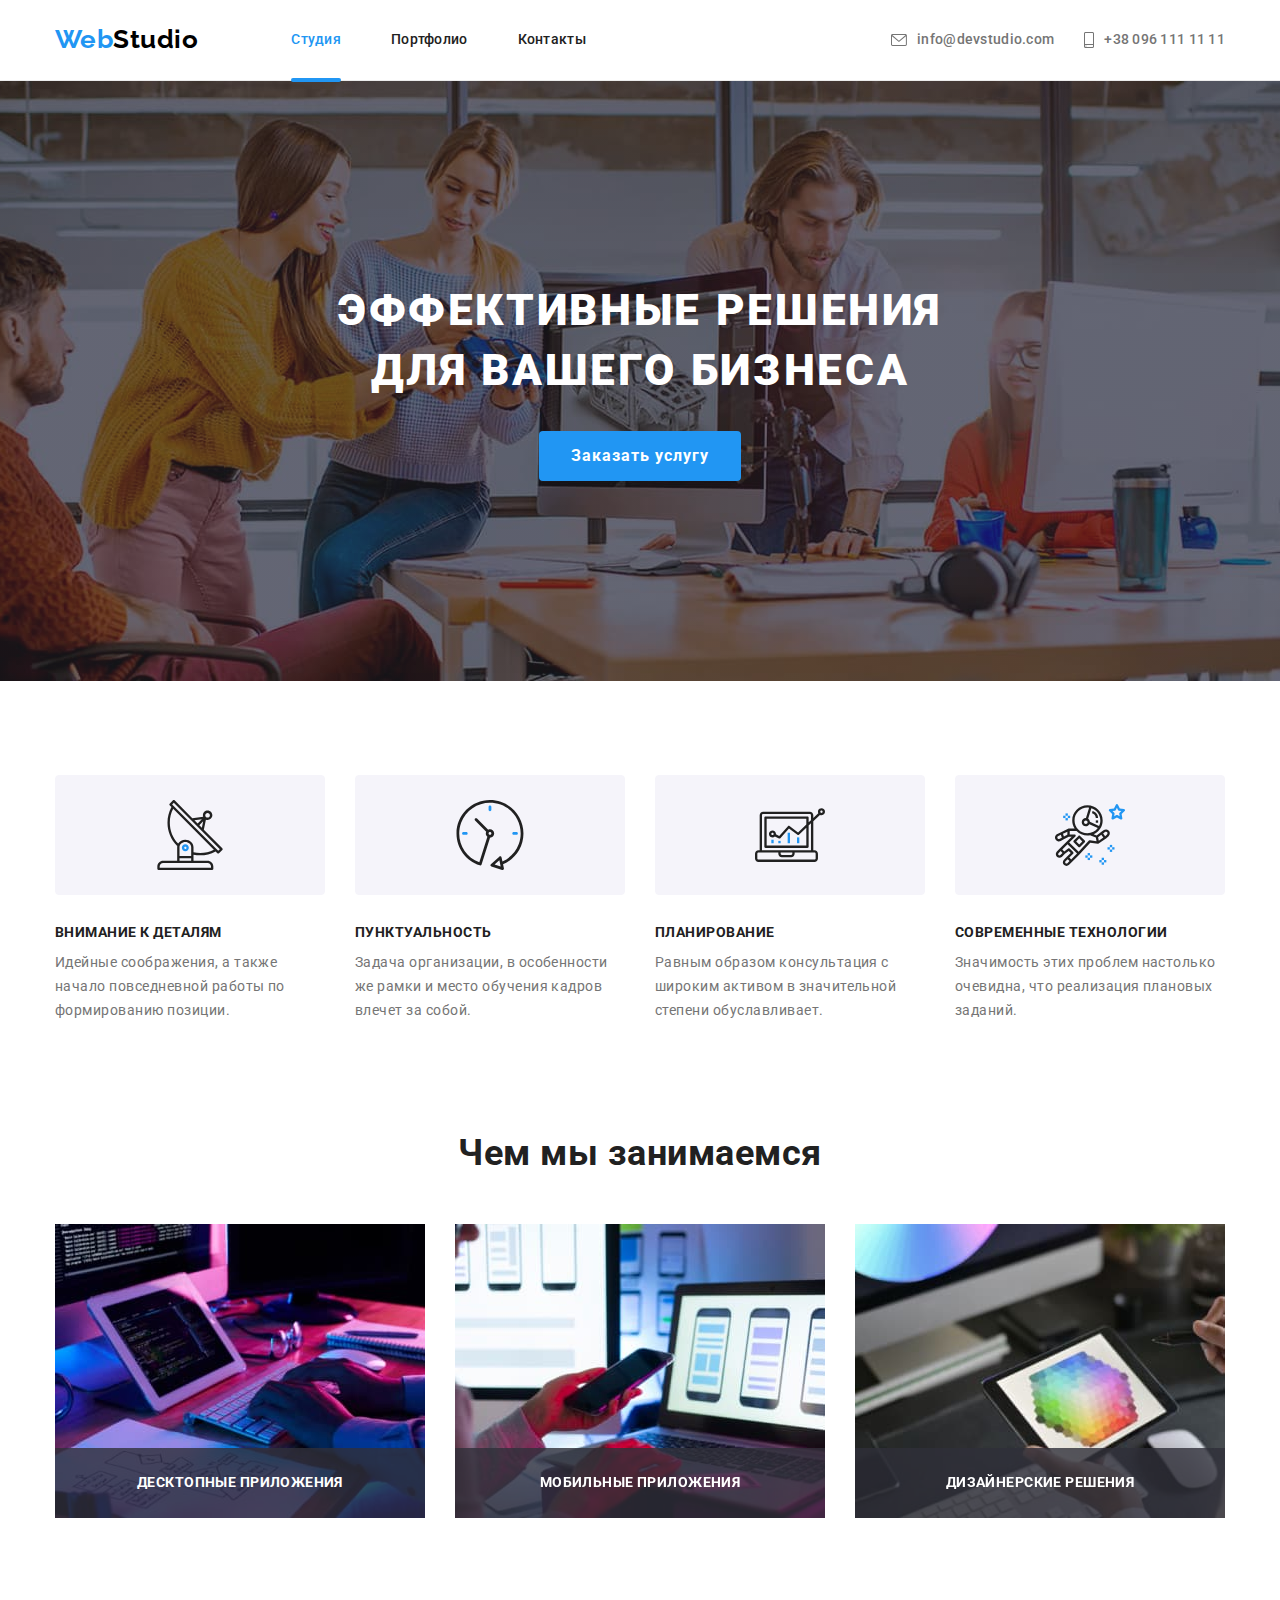
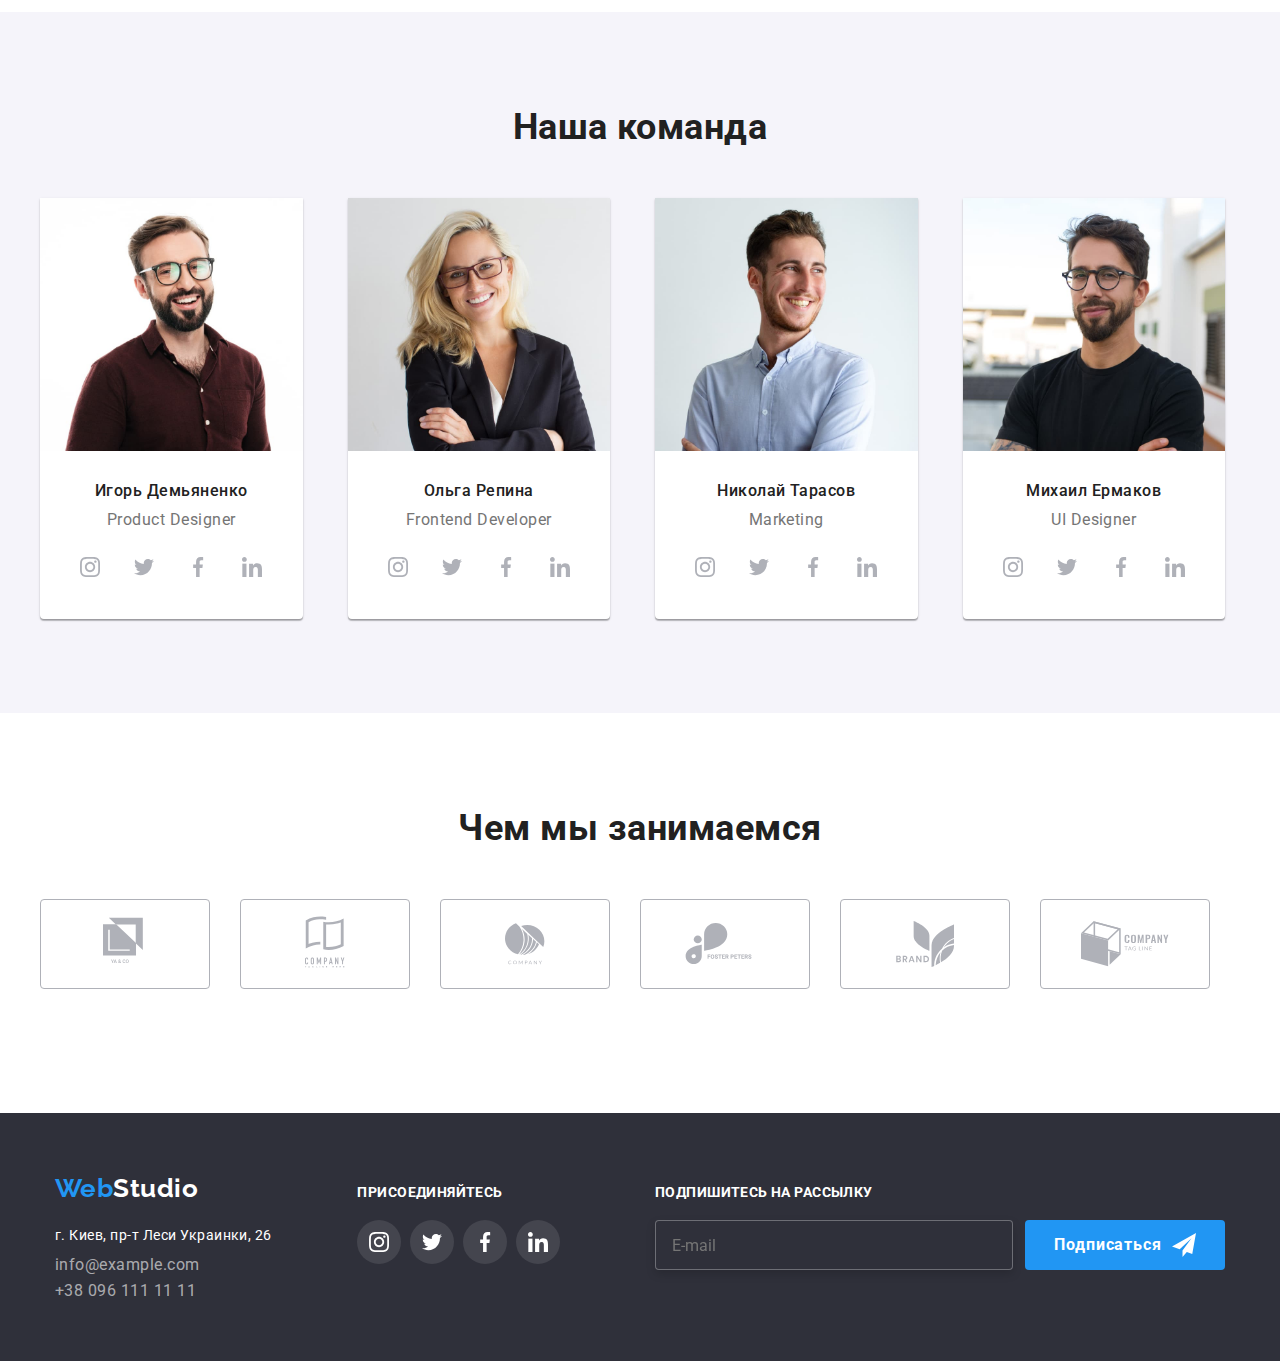
==== index.html @ 0538fa26 "fixed modal-menu" ====
<!DOCTYPE html>
<html lang="ru">

<head>
    <meta charset="UTF-8">
    <meta http-equiv="X-UA-Compatible" content="IE=edge">
    <meta name="viewport" content="width=device-width, initial-scale=1.0">
    <title>WebStudio</title>
    <link href="https://fonts.googleapis.com/css2?family=Oleo+Script&family=Raleway:wght@700&family=Roboto:wght@400;500;700;900&display=swap"
        rel="stylesheet" />
    <link rel="stylesheet" href="https://cdnjs.cloudflare.com/ajax/libs/modern-normalize/1.0.0/modern-normalize.min.css"
                integrity="sha512-ISS7cAi1PEhQ8jnbJpJZMd29NlhNj4AWYyLOSp2CE/CsHxTCu+r+t0D2yoJudVrd0/8fTVPUVDzY5Tvli75u/g=="
                crossorigin="anonymous" />
    <link rel="preconnect" href="https://fonts.gstatic.com">
    <link rel="stylesheet" href="./css/main.min.css" />
</head>

<body class="page">
    <!-- Шапка сайта -->
    <header class="header">
        <div class="header__line container">
                           
            <nav class="header__nav">
                <a href="" class="logo" lang="en"><span class="logo__web">Web</span>Studio</a>
                <div class="menu-container" id="menu-container" data-menu>
                <ul class="nav">
                    <li class="nav__item"><a href="" class="nav__link current">Студия</a></li>
                    <li class="nav__item"><a href="./portfolio.html" class="nav__link ">Портфолио</a></li>
                    <li class="nav__item"><a href="" class="nav__link">Контакты</a></li>
                </ul>
           
            <div class="contact">
                <ul class="contact">
                    <li class="contact__item">
                        <div>
                            <a href="email:info@devstudio.com" class="nav__email list">
                                <svg class="nav__icon" Width="16px" Height="12px">
                                    <use href="./images/symbol-defs5.svg#envelope"></use>
                                </svg>info@devstudio.com</a>
                        </div>
                    </li>
                    <li class="contact__item">
                        <a href="tel:+380961111111" class=" nav__tel list">
                            <svg class="nav__icon" Width="10px" Height="16px">
                                <use href="./images/symbol-defs5.svg#smartphone"></use>
                            </svg>+38 096 111 11 11</a></li>
                </ul>
                <!-- <ul class="contact__modal">
                    <li class=".contact__modal--item"><a href="tel:+380961111111" class=" modal__tel list">
                    +38 096 111 11 11</a></li>
                    <li class=".contact__modal--item"><a href="email:info@devstudio.com" class="modal__email list">
                    info@devstudio.com</a></li>
                </ul> -->
                <ul class="social-menu list">
                    <li class="social-menu__item"><a href="" class="social-menu__link link">Instagram</a></li>
                    <li class="social-menu__item"><a href="" class="social-menu__link link">Twitter</a></li>
                    <li class="social-menu__item"><a href="" class="social-menu__link link">Facebook</a></li>
                    <li class="social-menu__item"><a href="" class="social-menu__link link">LinkedIn</a></li>
                </ul>
                </div>
                </div>

                </nav>
                <button type="button" class="menu-button" aria-expanded="false" aria-controls="menu-container" data-menu-button>
                    <svg width="40px" height="40px" aria-label="Переключатель мобильного меню">
                        <use class="icon-cross" href="./images/symbol-defs5.svg#close-black-18dp-2-1-1"></use>
                        <use class="icon-menu" href='./images/symbol-defs5.svg#menu_24px'></use>
                    </svg>
                </button>
            </div>

    </header>
 
    <main>
        <!-- Герой -->
        <section class="hero">
            <h1  class="hero__title">Эффективные решения для вашего бизнеса</h1>
            <button data-modal-open type="button" class="button current" >Заказать услугу</button>
            <div class="backdrop is-hidden" data-modal>
                <div class="modal">
                    <b class="modal__title"> Оставьте свои данные, мы вам перезвоним</b>
                    <div class="modal__window">

                    <form class="modal__form" autocomplete="off">
                        <div class="modal__wrapper">
<label class="modal__label">Имя
        <span class="modal__input--wrapper">
        <input type="text" name="name" class="modal__input" required minlength="2">
                        <svg class="modal__icon"  width="20" height="20">
                            <use href="./images/symbol-defs5.svg#person-black-18dp-1"></use>
                        </svg>
    </span>
</label>
<label class="modal__label">Телефон
        <span class="modal__input--wrapper">
            <input type="tel" name="tel" class="modal__input" required
                            pattern="[0-9]{3}-[0-9]{3}-[0-9]{2}-[0-9]{2}" title="096-111-11-11">
                <svg class="modal__icon" width="20" height="20">
                    <use href="./images/symbol-defs5.svg#phone-black-18dp-1"></use>
                </svg>
        </span>
</label>
<label class="modal__label">
    Почта
    <span class="modal__input--wrapper">
        <input type="email" name="email" class="modal__input" required>
        <svg class="modal__icon" width="20" height="20">
            <use href="./images/symbol-defs5.svg#email-black-18dp-1"></use>
        </svg>
    </span>
</label>
<label class="modal__label" for="comment">Kоментарий</label>
<textarea class="comment" name="comment" id="comment" rows="8" placeholder="Введите текст"></textarea>
</div>
        
        <label class="field__checkbox">
            <input class="checkbox" type="checkbox" name="topic" value="js" />
            <span class="checkbox__icon"></span>
            <span class="checkbox__label">Соглашаюсь с рассылкой и принимаю&nbsp;<a class="policy link" href="">Условия договора</a></span>
        </label>

<button class="form__btn" type="submit">Отправить</button>
</div>

<button data-modal-close class="close"><svg class="close__icon" width="20" height="20">
        <use href="./images/symbol-defs5.svg#close-black-18dp-2-1-1"></use>
    </svg></button> 
        </div>
</form>
                </div>
            </div>
            
        </section>
        <!-- Особенности -->
        <section class="section__feature">
            <div class="container">
            <h2 class="visually-hidden">Feature</h2>
            <ul class="feature list">
                <li class="feature__item">
                    <div class="feature__image">
                        <svg class="feature__image--svg">
                            <use href="./images/symbol-defs5.svg#antenna"></use>
                        </svg>
                    </div>
                    <h3 class="feature__title">Внимание к деталям</h3>
                    <p class="feature__description">Идейные соображения, а также начало повседневной работы по формированию позиции.</p>
                </li>
                <li class="feature__item">
                    <div class="feature__image">
                        <svg class="feature__image--svg">
                            <use href="./images/symbol-defs5.svg#clock"></use>
                        </svg>
                    </div>
                    <h3 class="feature__title">Пунктуальность</h3>
                    <p class="feature__description">Задача организации, в особенности же рамки и место обучения кадров влечет за собой.</p>
                </li>
                <li class="feature__item">
                    <div class="feature__image">
                        <svg class="feature__image--svg">
                            <use href="./images/symbol-defs5.svg#diagram"></use>
                        </svg>
                    </div>
                    <h3 class="feature__title">Планирование</h3>
                    <p class="feature__description">Равным образом консультация с широким активом в значительной степени обуславливает.</p>
                </li>
                <li class="feature__item">
                    <div class="feature__image">
                        <svg class="feature__image--svg">
                            <use href="./images/symbol-defs5.svg#astronaut"></use>
                        </svg>
                    </div>
                    <h3 class="feature__title">Современные технологии</h3>
                    <p class="feature__description">Значимость этих проблем настолько очевидна, что реализация плановых заданий.</p>
                </li>
            </ul>
            </div>
        </section>
        <!-- Чем мы занимаемся -->
        <section class="section__works"> 
            <div class="container"> 
            <h2 class="section__title">Чем мы занимаемся</h2>
            <ul class="works">
                <li class="works__item">
                    <img  class="works__image" src="./images/imghand.jpg" alt="руки печатающие на клавиатуре"  />
                    <p class="works__description">
                        Десктопные приложения
                    </p>
                </li>
                <li class="works__item">
                    <img class="works__image" src="./images/imgphone.jpg" alt="в одной руке телефон, а другая на ноутбуке" />
                    <p class="works__description">Мобильные приложения</p>
                </li>
                <li class="works__item">
                    <img class="works__image" src="./images/imgdiagr.jpg" alt="руки печатающие на клавиатуре" />
                    <p class="works__description">Дизайнерские решения</p>
                </li>
            </ul>
            </div>
        </section>
      
        <!-- Наша команда -->
        <section class="section__team">
    <div class="container">
        <h2 class="section__title">Наша команда</h2>
    <ul class="team__card">

<li class="team__item">
    <article class="team">
    <div class="card__thumb">
    <img src="./images/imgIgor.jpg" alt="фото" width="270" height="260" class="team__image" />
    </div>
    <div class="team__meta"> 
    <h4 class="team__name">Игорь Демьяненко</h4>
    <p class="team__position">
        Product Designer
    </p> 
<ul class="social--team ">
    <li class="social__item--team">
        <a href="" class="social__ellipce--team">
            <svg class="social__icon--team" width="20" height="20">
                <use href="./images/symbol-defs5.svg#instagram-foot"></use>
            </svg>
        </a>
    </li>
    <li class="social__item--team">
        <a href="" class="social__ellipce--team">
            <svg class="social__icon--team" width="20" height="20">
                <use href="./images/symbol-defs5.svg#twitter-foot"></use>
            </svg>
        </a>
    </li>
    <li class="social__item--team">
        <a href="" class="social__ellipce--team">
            <svg class="social__icon--team" width="20" height="20">
                <use href="./images/symbol-defs5.svg#facebook-foot"></use>
            </svg>
        </a>
    </li>

    <li class="social__item--team">
        <a href="" class="social__ellipce--team">
            <svg class="social__icon--team" width="20" height="20">
                <use href="./images/symbol-defs5.svg#linkedin-foot"></use>
            </svg>
        </a>
    </li>
</ul>
    </div>
    </article>
</li>
<li class="team__item">
    <article class="team">
        <div class="card__thumb">
        <img src="./images/imgOlga.jpg" alt="фото" width="270" height="260" class="team__image" />
        </div>
        <div class="team__meta">
            <h4 class="team__name">Ольга Репина</h4>
            <p class="team__position">
                Frontend Developer
            </p>
<ul class="social--team ">
    <li class="social__item--team">
        <a href="" class="social__ellipce--team">
            <svg class="social__icon--team" width="20" height="20">
                <use href="./images/symbol-defs5.svg#instagram-foot"></use>
            </svg>
        </a>
    </li>
    <li class="social__item--team">
        <a href="" class="social__ellipce--team">
            <svg class="social__icon--team" width="20" height="20">
                <use href="./images/symbol-defs5.svg#twitter-foot"></use>
            </svg>
        </a>
    </li>
    <li class="social__item--team">
        <a href="" class="social__ellipce--team">
            <svg class="social__icon--team" width="20" height="20">
                <use href="./images/symbol-defs5.svg#facebook-foot"></use>
            </svg>
        </a>
    </li>

    <li class="social__item--team">
        <a href="" class="social__ellipce--team">
            <svg class="social__icon--team" width="20" height="20">
                <use href="./images/symbol-defs5.svg#linkedin-foot"></use>
            </svg>
        </a>
    </li>
</ul>
        </div>
    </article>
</li>
<li class="team__item">
    <article class="team">
        <div class="card__thumb">
            <img src="./images/imgNikol.jpg" alt="фото" width="270" height="260" class="team__image" />
        </div>
        <div class="team__meta">
            <h4 class="team__name">Николай Тарасов</h4>
            <p class="team__position">
                Marketing
            </p>
<ul class="social--team ">
    <li class="social__item--team">
        <a href="" class="social__ellipce--team">
            <svg class="social__icon--team" width="20" height="20">
                <use href="./images/symbol-defs5.svg#instagram-foot"></use>
            </svg>
        </a>
    </li>
    <li class="social__item--team">
        <a href="" class="social__ellipce--team">
            <svg class="social__icon--team" width="20" height="20">
                <use href="./images/symbol-defs5.svg#twitter-foot"></use>
            </svg>
        </a>
    </li>
    <li class="social__item--team">
        <a href="" class="social__ellipce--team">
            <svg class="social__icon--team" width="20" height="20">
                <use href="./images/symbol-defs5.svg#facebook-foot"></use>
            </svg>
        </a>
    </li>

    <li class="social__item--team">
        <a href="" class="social__ellipce--team">
            <svg class="social__icon--team" width="20" height="20">
                <use href="./images/symbol-defs5.svg#linkedin-foot"></use>
            </svg>
        </a>
    </li>
</ul>
        </div>
    </article>
</li>
<li class="team__item">
    <article class="team">
        <div class="card__thumb">
            <img src="./images/imgMicah.jpg" alt="фото" width="270" height="260" class="team__image" /></div>
        <div class="team__meta">
            <h4 class="team__name">Михаил Ермаков</h4>
            <p class="team__position">
                UI Designer
            </p>
<ul class="social--team ">
    <li class="social__item--team">
        <a href="" class="social__ellipce--team">
            <svg class="social__icon--team" width="20" height="20">
                <use href="./images/symbol-defs5.svg#instagram-foot"></use>
            </svg>
        </a>
    </li>
    <li class="social__item--team">
        <a href="" class="social__ellipce--team">
            <svg class="social__icon--team" width="20" height="20">
                <use href="./images/symbol-defs5.svg#twitter-foot"></use>
            </svg>
        </a>
    </li>
    <li class="social__item--team">
        <a href="" class="social__ellipce--team">
            <svg class="social__icon--team" width="20" height="20">
                <use href="./images/symbol-defs5.svg#facebook-foot"></use>
            </svg>
        </a>
    </li>

    <li class="social__item--team">
        <a href="" class="social__ellipce--team">
            <svg class="social__icon--team" width="20" height="20">
                <use href="./images/symbol-defs5.svg#linkedin-foot"></use>
            </svg>
        </a>
    </li>
</ul>

        </div>
    </article>
</li>
    </ul>
    </div>
        </section>
        
        <!-- Client -->
<section class="client">
    <div class="container">
        <h2 class="section__title">Чем мы занимаемся</h2>
    <ul class="clients list">
        <li  class="client__item ">
            <a  class="list client__link" href="">
                <div class="client__image">
                <svg class="client__logo" width="44" height="50">
                <use href="./images/symbol-defs5.svg#logo-1"></use>
                </svg></div>
            </a>
        </li>
        <li class="client__item  ">
            <a class="client__link" href="">
                <div class="client__image">
                <svg class="client__logo" width="40" height="52">
                    <use href="./images/symbol-defs5.svg#logo-2"></use>
                </svg></div>
            </a>
        </li>
        <li class="client__item  ">
             <div class="client__image">
            <a class="client__link" href="">
                <svg class="client__logo" width="40" height="42">
                    <use href="./images/symbol-defs5.svg#logo-3"></use>
                </svg>
            </a></div>
        </li>
        <li class="client__item  ">
             <div class="client__image" >
            <a class="client__link" href="">
                <svg class="client__logo" width="80" height="42">
                    <use href="./images/symbol-defs5.svg#logo-4"></use>
                </svg>
            </a></div>
        </li>
        <li class="client__item ">
             <div class="client__image">
            <a class="client__link" href="">
                <svg class="client__logo" width="60" height="46">
                    <use href="./images/symbol-defs5.svg#logo-5"></use>
                </svg>
            </a></div>
        </li>
        <li class="client__item  ">
             <div class="client__image">
            <a class="client__link" href="">
                <svg class="client__logo" width="88" height="46">
                    <use href="./images/symbol-defs5.svg#logo-6"></use>
                </svg>
            </a></div>
        </li>
    </ul>
    </div>
</section>

    </main>     
    <!-- Футер -->
    <footer class="footer">
    
        <div class="footer__wrap">
            <div class="footer__column">
                <div class="logo__invert">
                    <a href="" class="logo logo__invert" lang="en"><span class="logo__web">Web</span>Studio</a>
                </div>
                <address class="footer__adress">
                    <p> г. Киев, пр-т Леси Украинки, 26 <br></p>
                </address>
                <div class="footer__mail"><a href="email:info@example.com" class="footer__link list">info@example.com</a>
                    <br>
                </div>
                <div class="footer__tel"> <a href="tel:+380961111111" class="footer__link  list">+38 096 111 11 11</a></div>
    
            </div>
            <div class="footer__column">
                <b class="footer__social--b">присоединяйтесь</b>
                <ul class="social">
                    <li class="social__item--footer">
                        <a href="" class="social__ellipce--footer">
                            <svg class="social__icon--footer" width="20" height="20">
                                <use href="./images/symbol-defs5.svg#instagram-foot"></use>
                            </svg>
                        </a>
                    </li>
                    <li class="social__item--footer">
                        <a href="" class="social__ellipce--footer">
                            <svg class="social__icon--footer" width="20" height="20">
                                <use href="./images/symbol-defs5.svg#twitter-foot"></use>
                            </svg>
                        </a>
                    </li>
                    <li class="social__item--footer">
                        <a href="" class="social__ellipce--footer">
                            <svg class="social__icon--footer" width="20" height="20">
                                <use href="./images/symbol-defs5.svg#facebook-foot"></use>
                            </svg>
                        </a>
                    </li>
    
                    <li class="social__item--footer">
                        <a href="" class="social__ellipce--footer">
                            <svg class="social__icon--footer" width="20" height="20">
                                <use href="./images/symbol-defs5.svg#linkedin-foot"></use>
                            </svg>
                        </a>
                    </li>
                </ul>
            </div>
    
            <div class="footer__column--input">
                <b class="footer__social--b">Подпишитесь на рассылку</b>
                <form class="form__subscription">
                    <input class="form__mail" type="mail" name="mail" id="mail" placeholder="E-mail" />
                    <label for="mail">
                        <button class="form__btn--footer" type="submit">Подписаться
                            <svg class="form__icon" Width="24px" Height="24px">
                                <use href="./images/symbol-defs5.svg#icon-send"></use>
                            </svg>
                        </button></label>
                </form>
            </div>
        </div>
    </footer>
    <script src="./js/menu.js"></script>
    <script src="./js/modal.js"></script>
</body>

</html>
---- css/main.min.css ----
h1,h2,h3,h4,h5,h6,p{margin:0}ul,ol{margin:0;padding:0}img{display:block;max-width:100%;height:auto;padding:0}.link{text-decoration:none}.list{list-style:none;text-decoration:none;padding:0;margin:0}.address{font-style:normal}.container{margin-left:auto;margin-right:auto;padding-left:15px;padding-right:15px}@media screen and (max-width: 767px){.container{width:480px}}@media screen and (min-width: 768px){.container{width:768px}}@media screen and (min-width: 1200px){.container{width:1200px}}/*! modern-normalize v0.6.0 | MIT License | https://github.com/sindresorhus/modern-normalize */*,*::before,*::after{box-sizing:border-box}:root{-moz-tab-size:4;tab-size:4}html{line-height:1.15;-webkit-text-size-adjust:100%}body{margin:0}body{font-family:system-ui,-apple-system,"Segoe UI",Roboto,Helvetica,Arial,sans-serif,"Apple Color Emoji","Segoe UI Emoji"}hr{height:0}abbr[title]{text-decoration:underline dotted}b,strong{font-weight:bolder}code,kbd,samp,pre{font-family:SFMono-Regular, Consolas, 'Liberation Mono', Menlo, monospace;font-size:1em}small{font-size:80%}sub,sup{font-size:75%;line-height:0;position:relative;vertical-align:baseline}sub{bottom:-0.25em}sup{top:-0.5em}button,input,optgroup,select,textarea{font-family:inherit;font-size:100%;line-height:1.15;margin:0}button,select{text-transform:none}button,[type='button'],[type='reset'],[type='submit']{-webkit-appearance:button}button::-moz-focus-inner,[type='button']::-moz-focus-inner,[type='reset']::-moz-focus-inner,[type='submit']::-moz-focus-inner{border-style:none;padding:0}button:-moz-focusring,[type='button']:-moz-focusring,[type='reset']:-moz-focusring,[type='submit']:-moz-focusring{outline:1px dotted ButtonText}fieldset{padding:0.35em 0.75em 0.625em}legend{padding:0}progress{vertical-align:baseline}[type='number']::-webkit-inner-spin-button,[type='number']::-webkit-outer-spin-button{height:auto}[type='search']{-webkit-appearance:textfield;outline-offset:-2px}[type='search']::-webkit-search-decoration{-webkit-appearance:none}::-webkit-file-upload-button{-webkit-appearance:button;font:inherit}summary{display:list-item}.icon-check{background-image:url("../images/check.svg")}.nav,.contact,.clients,.feature,.works,.team__card,.social--team,.footer__link,.social,.filters,.portfolio,.portfolio__link{list-style:none;text-decoration:none;padding:0;margin:0}.header__line{margin-left:auto;margin-right:auto;width:1200px;padding-left:15px;padding-right:15px}.form__btn{display:inline-flex;justify-content:center;align-items:center;min-width:200px;min-height:50px;color:#ffffff;background-color:#2196f3;font-family:inherit;font-weight:700;font-size:16px;line-height:1.88;letter-spacing:0.06em;cursor:pointer;border:none;border-radius:4px;box-shadow:0;transition:box-shadow 500ms cubic-bezier(0.4, 0, 0.2, 1),background-color 500ms cubic-bezier(0.4, 0, 0.2, 1)}.form__btn:hover,.form__btn :focus{background-color:#188ce8;box-shadow:0px 4px 4px rgba(0,0,0,0.15)}.visually-hidden{position:absolute;width:1px;height:1px;margin:-1px;border:0;padding:0;white-space:nowrap;clip-path:inset(100%);clip:rect(0 0 0 0);overflow:hidden}body{color:#757575;font-family:"Roboto",sans-serif;letter-spacing:0.03em}body.modal-open{overflow:hidden}.container{margin-left:auto;margin-right:auto;padding-left:15px;padding-right:15px}@media screen and (max-width: 767px){.container{width:480px}}@media screen and (min-width: 768px){.container{width:768px}}@media screen and (min-width: 1200px){.container{width:1200px}}.logo{color:#000000;font-family:'Raleway', sans-serif;font-weight:bold;text-decoration:none}@media screen and (max-width: 767px){.logo{font-size:24px;line-height:28px}}@media screen and (min-width: 768px){.logo{margin-right:88px;font-size:24px;line-height:28px}}@media screen and (min-width: 1200px){.logo{margin-right:93px;font-size:26px;line-height:1.2}}.logo__web{color:#2196f3}.logo__invert{color:#ffffff}@media screen and (max-width: 1299px){.logo__invert{display:block;margin:0 auto}}.header{border-bottom:1px solid #ececec;position:relative}@media screen and (max-width: 767px){.header__line{display:flex;align-items:center;justify-content:space-between}}@media screen and (min-width: 768px){.header__line{display:flex;align-items:center;justify-content:flex-end}}@media screen and (min-width: 1200px){.header__line{display:flex;align-items:center;justify-content:flex-end}}@media screen and (max-width: 767px){.header__nav{display:flex;align-items:center;justify-content:space-between;min-height:80px}}@media screen and (min-width: 768px){.header__nav{display:inline-flex;align-items:center;justify-content:space-between;width:100%}}@media screen and (min-width: 1200px){.header__nav{display:flex;align-items:center;justify-content:space-between;width:100%}}@media screen and (min-width: 768px){.nav{display:flex;margin-right:84px}}@media screen and (min-width: 1200px){.nav{display:flex;margin-right:280px}}.nav__link{color:#212121;text-decoration:none;transition:color 500ms cubic-bezier(0.4, 0, 0.2, 1)}@media screen and (min-width: 768px){.nav__link{display:block;padding-top:32px;padding-bottom:32px;letter-spacing:0.02em;font-weight:500;font-size:14px;line-height:1.14}}@media screen and (min-width: 1200px){.nav__link{display:block;padding-top:32px;padding-bottom:32px;letter-spacing:0.02em;font-weight:500;font-size:14px;line-height:1.14}}.nav__link.current{color:#2196f3;transition:background-color 500ms cubic-bezier(0.4, 0, 0.2, 1)}@media screen and (min-width: 768px){.nav__link.current::after{display:block;width:100%;height:4px;border-radius:2px;bottom:-2px;content:'';position:absolute;background-color:#2196f3;transform:translate(0, 0);opacity:1}}@media screen and (min-width: 1200px){.nav__link.current::after{display:block;width:100%;height:4px;border-radius:2px;bottom:-2px;content:'';position:absolute;background-color:#2196f3;transform:translate(0, 0);opacity:1}}.nav__link:hover,.nav__link:focus{color:#2196f3}@media screen and (min-width: 768px){.contact{display:block;align-items:center;margin-left:auto}}@media screen and (min-width: 1200px){.contact{display:flex;justify-content:flex-end}}@media screen and (max-width: 767px){.nav__item{text-align:left;font-weight:500;font-size:40px;line-height:1.17;letter-spacing:0.02em;margin-bottom:32px}}@media screen and (min-width: 768px){.nav__item{position:relative}.nav__item:not(:last-child){margin-right:50px}}@media screen and (min-width: 1200px){.nav__item{position:relative}.nav__item:not(:last-child){margin-right:50px}.nav__item:last-child{margin-right:0px}}@media screen and (min-width: 1200px){.nav__item{position:relative}}@media screen and (min-width: 1200px){.contact__item:not(:last-child){margin-right:30px}}.nav__email,.nav__tel{font-weight:500;line-height:1.14;letter-spacing:0.02em;color:#757575;display:flex;align-items:baseline;transition:color 500ms cubic-bezier(0.4, 0, 0.2, 1)}@media screen and (min-width: 768px){.nav__email,.nav__tel{font-size:12px}}@media screen and (min-width: 1200px){.nav__email,.nav__tel{font-size:14px}}@media screen and (max-width: 767px){.nav__email{margin-top:302px;margin-bottom:10px;font-weight:500;font-size:24px;line-height:28px;letter-spacing:0.02em;transition:font-size 250ms cubic-bezier(0.4, 0, 0.2, 1)}}@media screen and (min-width: 768px){.nav__email{margin-bottom:10px}}@media screen and (min-width: 1200px){.nav__email{margin-bottom:0px}}@media screen and (max-width: 767px){.nav__tel{margin-bottom:64px;color:#757575;transform:translateY(-300%);font-weight:500;font-size:24px;line-height:28px;letter-spacing:0.02em;transition:font-size 250ms cubic-bezier(0.4, 0, 0.2, 1)}}.nav__icon{display:none}@media screen and (min-width: 768px){.nav__icon{display:inline-block;align-self:center;stroke-width:0;stroke:currentColor;fill:#757575;margin-right:10px;padding:0;transition:fill 250ms cubic-bezier(0.4, 0, 0.2, 1)}}@media screen and (min-width: 1200px){.nav__icon{display:inline-block;align-self:center;stroke-width:0;stroke:currentColor;fill:#757575;margin-right:10px;padding:0;transition:fill 250ms cubic-bezier(0.4, 0, 0.2, 1)}}.nav__email:hover .nav__icon,.nav__email:focus .nav__icon,.nav__tel:hover .nav__icon,.nav__tel:focus .nav__icon{fill:#2196f3}.nav__email:hover,.nav__email:focus,.nav__tel:hover,.nav__tel:focus{color:#2196f3}@media screen and (max-width: 767px){.nav__email:hover,.nav__email:focus,.nav__tel:hover,.nav__tel:focus{font-weight:500;font-size:34px;line-height:1.17;letter-spacing:0.02em}}@media screen and (max-width: 767px){.social-menu{display:flex;font-weight:500;font-size:18px;line-height:1.22;letter-spacing:0.02em;color:#2196f3}}@media screen and (min-width: 768px){.social-menu{display:none}}.social-menu__item:not(:last-child){padding-right:10px;margin-right:10px;border-right:1px solid rgba(33,33,33,0.2)}.menu-button .icon-cross{display:none}.menu-button.is-open .icon-cross{display:block}.menu-button.is-open .icon-menu{display:none}.menu-button{position:absolute;top:18px;right:22px;z-index:2;display:inline-flex;margin:0;padding:0;border:none;background-color:transparent;transition-property:fill;transition-duration:250ms}@media screen and (min-width: 768px){.menu-button{display:none}}.menu-button:hover .icon-cross,.menu-button:focus .icon-cross{fill:#2196f3}.menu-button:hover .icon-menu,.menu-button:focus .icon-menu{fill:#2196f3}@media screen and (max-width: 767px){.menu-container{display:none;position:absolute;border:none;top:0;left:0;z-index:1;width:100%;height:auto;background-color:#fff;border:none;padding:48px 40px}.menu-container.is-open{display:block}}@media screen and (min-width: 768px){.menu-container{display:flex;align-items:center;flex-grow:1}}.section__title{font-weight:700;line-height:1.17;text-align:center;color:#212121}@media screen and (max-width: 767px){.section__title{font-size:28px;padding-bottom:30px}}@media screen and (min-width: 768px){.section__title{font-size:28px;padding-bottom:30px}}@media screen and (min-width: 1200px){.section__title{font-size:36px;padding-bottom:50px}}@media screen and (max-width: 767px){.client{padding-top:60px;padding-bottom:60px}}@media screen and (min-width: 768px){.client{padding-top:60px;padding-bottom:60px}}@media screen and (min-width: 1200px){.client{padding-top:94px;padding-bottom:94px}}@media screen and (max-width: 767px){.clients{display:flex;justify-content:center;flex-wrap:wrap;margin-top:-15px;margin-left:-15px}}@media screen and (min-width: 768px){.clients{display:flex;flex-wrap:wrap;margin-top:-15px;margin-left:-15px}}@media screen and (min-width: 1200px){.clients{display:flex;margin-left:calc(-1 * $flex-gap)}}@media screen and (max-width: 767px){.client__item{margin-top:15px;margin-left:15px}}@media screen and (min-width: 768px){.client__item{margin-top:15px;margin-left:15px}}@media screen and (min-width: 1200px){.client__item{margin-left:30px}}@media screen and (min-width: 1200px){.client__item:first-child{margin-left:0}}.client__link{border:1px solid #afb1b8;border-radius:4px;display:inline-flex;align-items:center;justify-content:center;fill:#afb1b8;transition:border 500ms cubic-bezier(0.4, 0, 0.2, 1);transition:fill 500ms cubic-bezier(0.4, 0, 0.2, 1)}@media screen and (max-width: 767px){.client__link{width:210px;height:90px}}@media screen and (min-width: 768px){.client__link{width:226px;height:90px}}@media screen and (min-width: 1200px){.client__link{margin-bottom:30px;width:170px;height:90px}}.client__link:hover,.client__link :focus{border:1px solid #2196f3;cursor:pointer;transition:border 500ms cubic-bezier(0.4, 0, 0.2, 1)}.client__logo{fill:#afb1b8}.client__link:hover .client__logo,.client__link:focus .client__logo{fill:#2196f3;cursor:pointer;transition:fill 500ms cubic-bezier(0.4, 0, 0.2, 1)}@media screen and (max-width: 767px){.section__feature{padding-top:60px;padding-bottom:60px}}@media screen and (min-width: 768px){.section__feature{padding-top:60px;padding-bottom:60px}}@media screen and (min-width: 1200px){.section__feature{padding-top:94px;padding-bottom:0px}}@media screen and (min-width: 768px){.feature{display:flex;flex-wrap:wrap;margin:-15px}}@media screen and (min-width: 1200px){.feature{display:flex;flex-wrap:nowrap;margin-left:calc(-1 * $flex-gap)}}.feature__title{color:#212121;text-transform:uppercase;margin-top:30px}@media screen and (max-width: 767px){.feature__title{font-size:14px;font-weight:700;line-height:1.14}}@media screen and (min-width: 768px){.feature__title{font-size:14px;font-weight:700;line-height:1.14}}@media screen and (min-width: 1200px){.feature__title{font-size:14px;font-weight:700;line-height:1.14}}.feature__description{font-size:14px;line-height:1.71;margin-top:10px}.feature__item:not(:last-child){margin-bottom:30px}@media screen and (min-width: 768px){.feature__item{width:calc((100% - 4 * 15px) / 2);margin:15px}}@media screen and (min-width: 1200px){.feature__item{flex-basis:calc(100% / 4 - $flex-gap);margin-left:30px;margin:15px}}.feature__image{border:1px solid #f5f4fa;background-color:#f5f4fa;display:flex;align-items:center;justify-content:center}@media screen and (max-width: 767px){.feature__image{width:450px;height:120px}}@media screen and (min-width: 768px){.feature__image{width:354px;height:120px}}@media screen and (min-width: 1200px){.feature__image{width:270px;height:120px;margin-bottom:30px;border-radius:4px}}.feature__image--svg{width:70px;height:70px}.hero{background-image:linear-gradient(to right, rgba(47,48,58,0.4), rgba(47,48,58,0.4)),url("../images/hero/Img-hero.jpg");background-color:#2f303a;background-repeat:no-repeat;background-position:center;background-size:cover;margin-left:auto;margin-right:auto}@media screen and (min-width: 340px) and (max-width: 767px){.hero{width:100%;height:400px;max-width:767px;padding:118px 60px}}@media screen and (min-width: 768px){.hero{width:100%;max-width:1199px;padding:118px 204px}}@media screen and (min-width: 1200px){.hero{width:100%;max-width:1600px;height:600px;padding-top:200px;padding-bottom:200px}}.hero__title{font-weight:900;text-align:center;letter-spacing:0.06em;text-transform:uppercase;color:#ffffff;margin-left:auto;margin-right:auto}@media screen and (max-width: 767px){.hero__title{font-size:26px;line-height:1.62}}@media screen and (min-width: 768px){.hero__title{font-size:26px;line-height:1.62}}@media screen and (min-width: 1200px){.hero__title{padding-bottom:30px;font-size:44px;line-height:1.36;max-width:696px}}.button.current{color:#ffffff;background:#2196f3;font-family:inherit;font-weight:700;font-size:16px;line-height:1.88;display:flex;align-items:center;letter-spacing:0.06em;cursor:pointer;min-width:200px;min-height:50px;margin-top:0px;margin-right:auto;margin-left:auto;padding:10px 32px;border-radius:4px;border:none;transition:color 500ms cubic-bezier(0.4, 0, 0.2, 1),background-color 500ms cubic-bezier(0.4, 0, 0.2, 1)}.button.current:hover,.button.current :focus{background:#188ce8}@media screen and (max-width: 1200px){.section__works{display:none}}@media screen and (min-width: 1200px){.section__works{padding-top:94px;padding-bottom:94px}}.works{display:flex;margin-left:calc(-1 * $flex-gap);min-width:370px;padding:0}.works__item{flex-basis:calc(100% / 3 - $flex-gap);margin-right:30px;display:block;position:relative;background-color:#fff}.works__item:last-child{margin-right:0}.works__description{width:100%;height:70px;background-color:rgba(47,48,58,0.8);position:absolute;bottom:0;right:0;padding-top:27px;overflow:hidden;font-family:Roboto;font-style:normal;font-weight:700;font-size:14px;line-height:1.14;text-align:center;letter-spacing:0.03em;text-transform:uppercase;color:#fff}.section__team{background-color:#f5f4fa}@media screen and (max-width: 767px){.section__team{padding-top:60px;padding-bottom:60px}}@media screen and (min-width: 768px){.section__team{padding-top:60px;padding-bottom:60px}}@media screen and (min-width: 1200px){.section__team{padding-top:94px;padding-bottom:94px}}@media screen and (min-width: 768px){.team__card{display:flex;flex-wrap:wrap;margin:-15px}}@media screen and (min-width: 1200px){.team__card{flex-basis:calc(100% / 4 - $flex-gap);display:flex;flex-wrap:nowrap;margin-left:calc(-1 * $flex-gap);margin-top:calc(-1 * $flex-gap)}}.team__item{box-shadow:0px 1px 3px rgba(0,0,0,0.12),0px 1px 1px rgba(0,0,0,0.14),0px 2px 1px rgba(0,0,0,0.2);border-radius:0px 0px 4px 4px;background-color:#ffffff}@media screen and (min-width: 768px){.team__item{width:calc((100% - 4 * 15px) / 2);margin:15px}}@media screen and (min-width: 1200px){.team__item{flex-basis:auto;margin-left:30px}}@media screen and (min-width: 1200px){.team__item:first-child{margin-left:0}}@media screen and (min-width: 320px){.card__thumb{display:flex;justify-content:center;align-items:center}}.team__name{color:#212121;font-weight:500;font-size:16px;line-height:1.19;text-align:center;margin-top:30px}.team__position{font-size:16px;line-height:1.19;text-align:center;margin-top:10px;margin-bottom:16px}.social--team{display:flex;align-items:center;justify-content:center}.social__ellipce--team{width:44px;height:44px;margin-bottom:30px;border-radius:50%;padding:12px;list-style:none;display:flex;align-items:center;justify-content:center;transition:background-color 500ms cubic-bezier(0.4, 0, 0.2, 1),fill 500ms cubic-bezier(0.4, 0, 0.2, 1)}.social__item--team .social__ellipce--team:hover,.social__item--team .social__ellipce--team:focus{background-color:#2196f3;cursor:pointer}.social__item--team:not(:last-child){margin-right:10px}.social__icon--team{fill:#afb1b8}.social__ellipce--team:hover .social__icon--team,.social__ellipce--team:focus .social__icon--team{fill:#ffffff}.backdrop{position:fixed;top:0;left:0;width:100%;height:100%;background-color:rgba(47,48,58,0.4);transition:300ms cubic-bezier(0.4, 0, 0.2, 1)}@media screen and (min-width: 480px){.backdrop{padding:93px 15px;overflow-y:scroll}}.backdrop.is-hidden{opacity:0;pointer-events:none;transform:translate(-50%, -50%) scale(0.9);transition:300ms cubic-bezier(0.4, 0, 0.2, 1)}.backdrop.is-hidden .modal{transform:translate(-50%, -50%) scale(1.1);transition:transform 300ms cubic-bezier(0.4, 0, 0.2, 1)}.close{width:30px;height:30px;border-radius:50%;background-color:#fff;border:1px solid rgba(0,0,0,0.1);display:block;position:absolute;top:8px;right:8px;cursor:pointer;display:inline-flex;align-items:center;justify-content:center;fill:#000;transition:fill 300ms cubic-bezier(0.4, 0, 0.2, 1),border 300ms cubic-bezier(0.4, 0, 0.2, 1)}.close:hover,.close :focus{fill:#2196f3;border:1px solid #2196f3}.modal{position:absolute;top:50%;left:50%;transform:translate(-50%, -50%) scale(1);transition:300ms cubic-bezier(0.4, 0, 0.2, 1);border-radius:4px;background-color:#fff}@media (max-width: 1199px){.modal{max-width:450px;width:100%;padding:40px}}@media screen and (min-width: 1200px){.modal{min-height:580px;min-width:528px;padding:40px 15px}}.modal__form{width:448px;margin-left:auto;margin-right:auto;padding:0px;border:none}.modal__title{font-family:inherit;font-weight:700;font-size:20px;line-height:1.15;display:flex;justify-content:center;align-items:center;width:100%;text-align:center;color:#212121}.modal__input--wrapper{display:block;margin-top:4px;margin-bottom:10px;position:relative}.modal__wrapper{margin-top:12px}.modal__label{margin-top:10px;margin-bottom:4px;font-size:12px;line-height:1.16;letter-spacing:0.01em;color:#757575}.comment::placeholder{font-size:12px;line-height:1.16;letter-spacing:0.01em;color:rgba(117,117,117,0.5)}.policy.link{color:#2196f3}.field__checkbox{display:flex;align-items:center;margin-top:10px}.checkbox{position:absolute;width:1px;height:1px;margin:-1px;border:0;padding:0;clip:rect(0 0 0 0);overflow:hidden}.checkbox__label{transition:transform 250ms cubic-bezier(0.4, 0, 0.2, 1);font-size:12px;line-height:1.16;margin-right:auto}@media screen and (min-width: 1200px){.checkbox__label{font-size:14px;line-height:1.71}}.checkbox__icon{display:inline-block;width:16px;height:15px;margin-right:8px;background-image:url("../images/Vector.svg");border:#212121;transition:transform 250ms cubic-bezier(0.4, 0, 0.2, 1)}@media screen and (min-width: 1200px){.checkbox__icon{margin-left:10px}}.checkbox:checked+.checkbox__icon{transform:scale(1.2);border-color:transparent;background-color:#2196f3;background-image:url("../images/check.svg");background-size:contain;background-origin:border-box}.form__btn{margin-right:115px;margin-left:115px;margin-top:30px;box-shadow:0px 4px 4px rgba(0,0,0,0.15)}.comment{display:block;width:370px;height:120px;margin-top:4px;border:1px solid rgba(33,33,33,0.2);box-sizing:border-box;border-radius:4px;resize:none;padding:12px 16px;transition:border 500ms cubic-bezier(0.4, 0, 0.2, 1)}@media screen and (min-width: 1200px){.comment{width:100%}}.comment:focus,.comment:hover{border:1px solid #2196f3}.comment:focus{outline:none;border-color:#2196f3}.modal__input{width:370px;height:40px;padding-left:40px;border:1px solid rgba(33,33,33,0.2);box-sizing:border-box;border-radius:4px;cursor:pointer;transition:border 500ms cubic-bezier(0.4, 0, 0.2, 1);display:flex;flex-direction:column;position:relative}@media screen and (min-width: 1200px){.modal__input{width:448px}}.modal__input:hover{border:1px solid #2196f3}.modal__input:focus{outline:none;border:1px solid #2196f3}.modal__icon{position:absolute;top:50%;left:12px;transform:translateY(-50%);display:block;width:20px;height:20px;transition:fill 500ms cubic-bezier(0.4, 0, 0.2, 1)}.modal__input:focus ~ .modal__icon,.modal__input:hover ~ .modal__icon{fill:#2196f3}@media screen and (max-width: 1199px){.footer__wrap{text-align:center}}@media screen and (min-width: 1200px){.footer__wrap{text-align:left}}.footer{background:#2f303a;padding-top:60px;padding-bottom:60px}.footer__adress{color:#ffffff;font-size:14px;font-style:normal;line-height:1.71;margin-bottom:8px;margin-top:20px}.footer__mail{margin-bottom:8px}.footer__link{color:rgba(255,255,255,0.6);font-style:normal}@media screen and (min-width: 768px){.footer__wrap{display:flex;flex-wrap:wrap;align-items:baseline;justify-content:space-around}}@media screen and (min-width: 1200px){.footer__wrap{display:flex;flex-wrap:nowrap;align-items:baseline;margin-left:auto;margin-right:auto;width:1200px;padding-left:15px;padding-right:15px;justify-content:space-between}}@media screen and (min-width: 1200px){.footer__column{margin-right:70px}}@media screen and (min-width: 768px){.footer__column--input{margin-top:60px}}@media screen and (min-width: 1200px){.footer__column--input{margin-top:0px}}@media screen and (min-width: 320px){.footer__social--b{color:#ffffff;font-size:14px;font-style:normal;line-height:1.17;letter-spacing:0.03em;text-transform:uppercase;margin-bottom:20px;display:inline-block;margin-top:60px}}@media screen and (min-width: 768px){.footer__social--b{margin-top:0px}}@media screen and (min-width: 1200px){.footer__social--b{margin-top:0px}}.social{display:flex}@media screen and (max-width: 767px){.social{justify-content:center}}.social__ellipce--footer{width:44px;height:44px;display:inline-flex;align-items:center;justify-content:center;margin-right:9px;border-radius:50%;padding:12px;background-color:rgba(255,255,255,0.1);list-style:none;transition:background-color 500ms cubic-bezier(0.4, 0, 0.2, 1)}.social__item--footer .social__ellipce--footer:hover,.social__item--footer .social__ellipce--footer:focus{background-color:#2196f3;cursor:pointer}.social__icon--footer{fill:#ffffff;align-self:center;margin-right:auto}@media screen and (min-width: 1200px){.footer__column--input{display:flex;flex-direction:column}}.form__mail{width:95%;height:50px;font-size:16px;line-height:1.25;border:1px solid rgba(255,255,255,0.3);background-color:#2f303a;filter:drop-shadow(0px 4px 4px rgba(0,0,0,0.15));border-radius:4px;padding-left:16px;padding-top:15px;padding-bottom:15px;margin-bottom:20px;color:rgba(255,255,255,0.3)}@media screen and (min-width: 1200px){.form__mail{width:358px;margin-right:12px;margin-left:0}}.form__btn--footer{display:inline-flex;align-items:center;justify-content:center;min-width:200px;min-height:50px;color:#ffffff;background-color:#2196f3;font-family:inherit;font-weight:700;font-size:16px;line-height:1.88;letter-spacing:0.06em;cursor:pointer;border:none;border-radius:4px;box-shadow:0;transition:box-shadow 500ms cubic-bezier(0.4, 0, 0.2, 1),background-color 500ms cubic-bezier(0.4, 0, 0.2, 1)}.form__btn--footer:hover,.form__btn--footer :focus{background-color:#188ce8;box-shadow:0px 4px 4px rgba(0,0,0,0.15)}@media screen and (min-width: 1200px){.form__subscription{display:flex;justify-content:space-between}}.form__icon{margin-left:10px;display:inline-block;align-self:center;stroke-width:0;stroke:currentColor;fill:#fff;padding:0}.filters{font-weight:500;font-size:16px;line-height:1.62;padding:0;list-style:none;margin-bottom:40px;display:flex;flex-wrap:wrap;margin-bottom:40px}@media screen and (min-width: 768px){.filters{display:flex;align-items:center;justify-content:center;margin-bottom:30px;flex-wrap:wrap}}@media screen and (min-width: 1200px){.filters{margin-bottom:50px}}.button__filter{background-color:#f5f4fa;cursor:pointer;border-radius:4px;border:0px;padding:6px 22px;flex-basis:5;margin-right:8px;transition:background-color 500ms cubic-bezier(0.4, 0, 0.2, 1),color 500ms cubic-bezier(0.4, 0, 0.2, 1),box-shadow 500ms cubic-bezier(0.4, 0, 0.2, 1)}@media screen and (max-width: 767px){.button__filter:first-child{margin-bottom:15px}}.button__filter:hover,.button__filter :focus{color:#ffffff;background-color:#2196f3;box-shadow:0px 3px 1px rgba(0,0,0,0.1),0px 1px 2px rgba(0,0,0,0.08),0px 2px 2px rgba(0,0,0,0.12)}.button__filter.current{color:#ffffff;background-color:#2196f3;box-shadow:0px 3px 1px rgba(0,0,0,0.1),0px 1px 2px rgba(0,0,0,0.08),0px 2px 2px rgba(0,0,0,0.12);border-radius:4px}@media screen and (min-width: 320px){.container__filters{padding-bottom:60px;padding-top:60px}}@media screen and (min-width: 1200px){.container__filters{padding-bottom:94px;padding-top:94px}}.portfolio{list-style:none;cursor:pointer}@media screen and (min-width: 768px){.portfolio{display:flex;flex-wrap:wrap;align-items:stretch;margin-left:-30px;margin-top:-30px}}@media screen and (min-width: 1200px){.portfolio{display:flex;flex-wrap:wrap;margin-left:-30px;margin-top:-30px}}@media screen and (min-width: 768px){.portfolio__item{flex-basis:calc(100% / 2 - 30px);margin-left:30px;margin-top:30px}}@media screen and (min-width: 1200px){.portfolio__item{flex-basis:calc(100% / 3 - 30px);margin-left:30px;margin-top:30px}}@media screen and (max-width: 797px){.portfolio__item:not(:last-child){margin-bottom:30px}}.portfolio__name{font-weight:700;font-size:18px;line-height:2;letter-spacing:0.06em;color:#212121}.portfolio__description{font-size:16px;line-height:1.87;letter-spacing:0.03em;color:#757575}.portfolio__content{border-bottom:1px solid #eee;border-right:1px solid #eee;border-left:1px solid #eee;padding-top:20px;padding-left:24px;padding-bottom:20px;padding-right:24px}@media screen and (min-width: 1200px){.portfolio__item:nth-child(3n){margin-right:0}}@media screen and (min-width: 1200px){.portfolio__item:nth-last-child(-n+3){margin-bottom:0}}@media screen and (min-width: 768px){.portfolio__item:nth-child(2n){margin-right:0}}@media screen and (min-width: 768px){.portfolio__item:nth-last-child(-n+2){margin-bottom:0}}.portfolio__img{position:relative;overflow:hidden;display:block}.portfolio__overlay{position:absolute;text-decoration:none;display:block;top:0;left:0;width:100%;height:100%;padding:63px 24px;opacity:0;background-color:rgba(33,150,243,0.9);font-family:Roboto;font-style:normal;font-weight:normal;font-size:18px;line-height:1.56;letter-spacing:0.03em;color:#ffffff;transform:translateY(100%);transition:transform 250ms cubic-bezier(0.4, 0, 0.2, 1) 250ms,opacity 250ms cubic-bezier(0.4, 0, 0.2, 1) 250ms}.portfolio__link:hover .portfolio__overlay,.portfolio__link:focus .portfolio__overlay{display:block;opacity:1;transform:translateY(0)}.portfolio__link{transition:box-shadow 250ms cubic-bezier(0.4, 0, 0.2, 1) 250ms;text-decoration:none;display:block}.portfolio__link:hover,.portfolio__link :focus{display:block;outline:none;box-shadow:0px 4px 4px rgba(0,0,0,0.25),0px 4px 4px rgba(0,0,0,0.25)}
/*# sourceMappingURL=main.min.css.map */
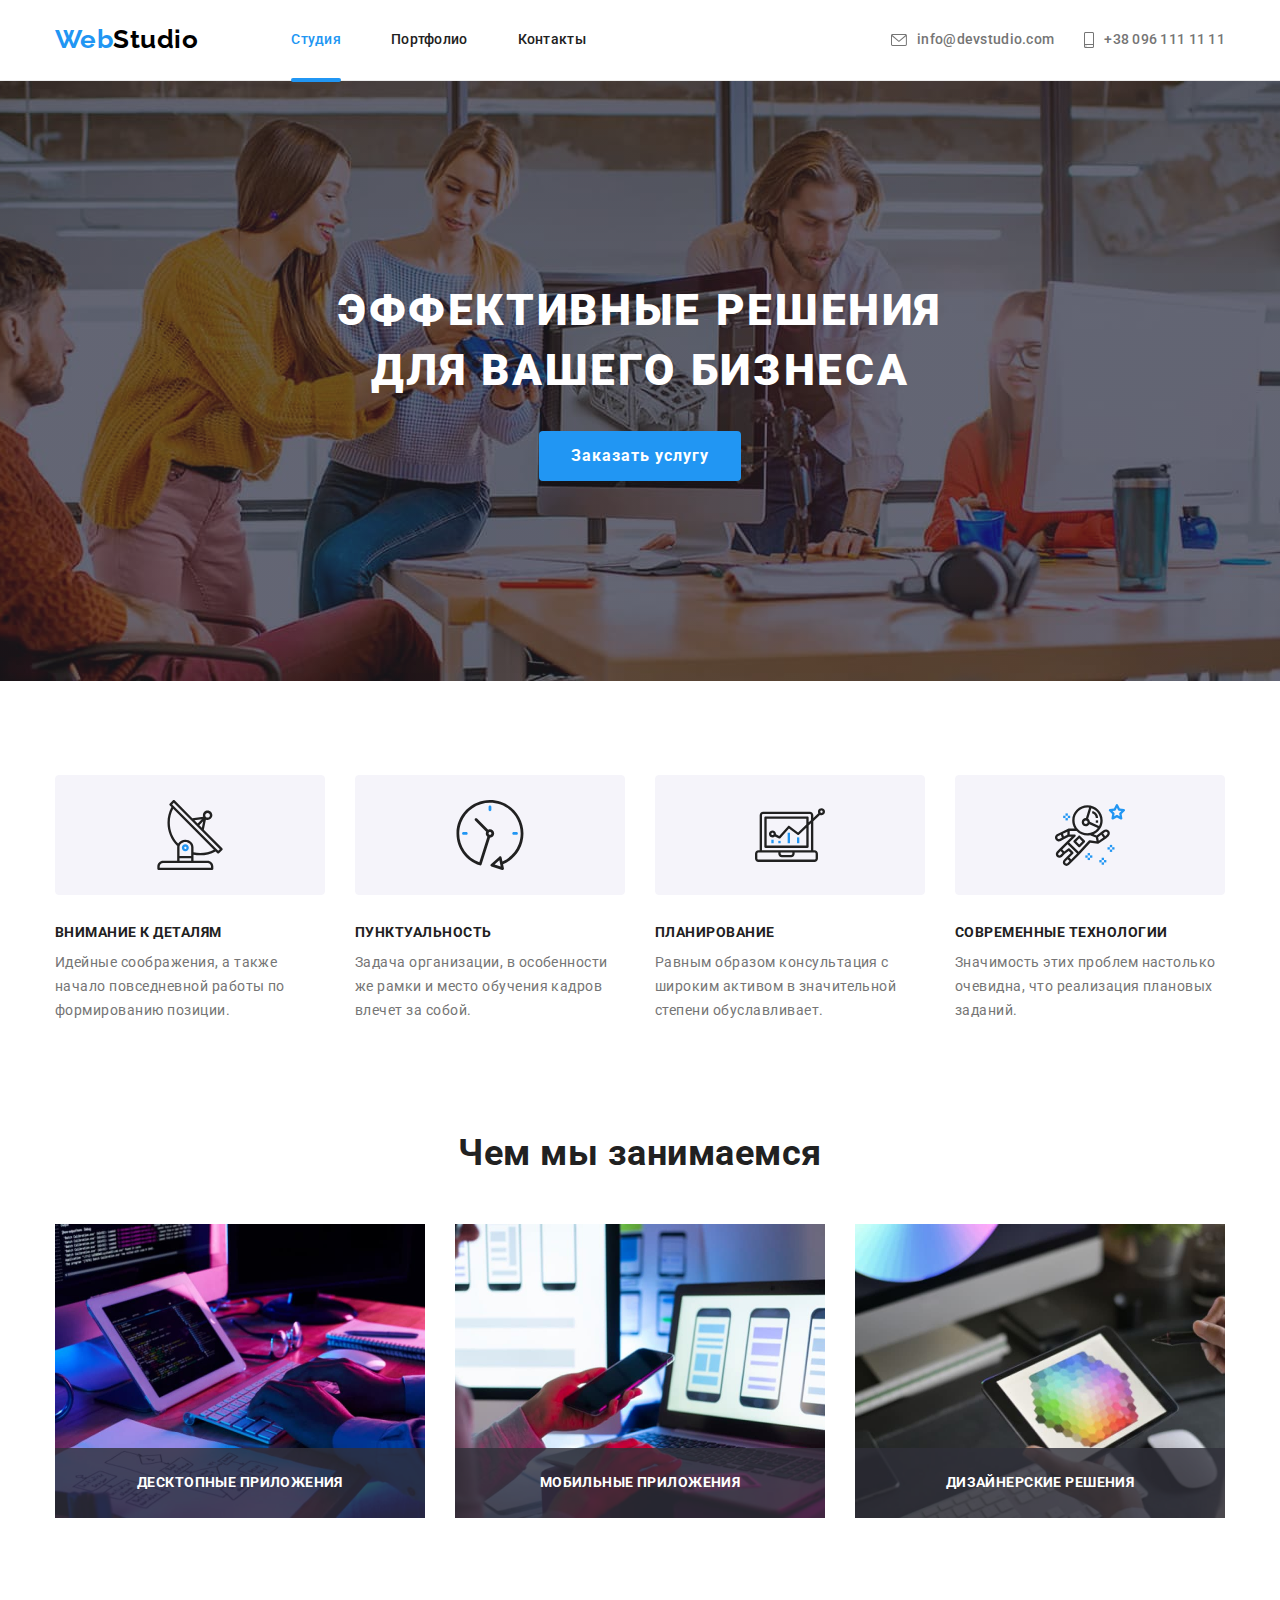
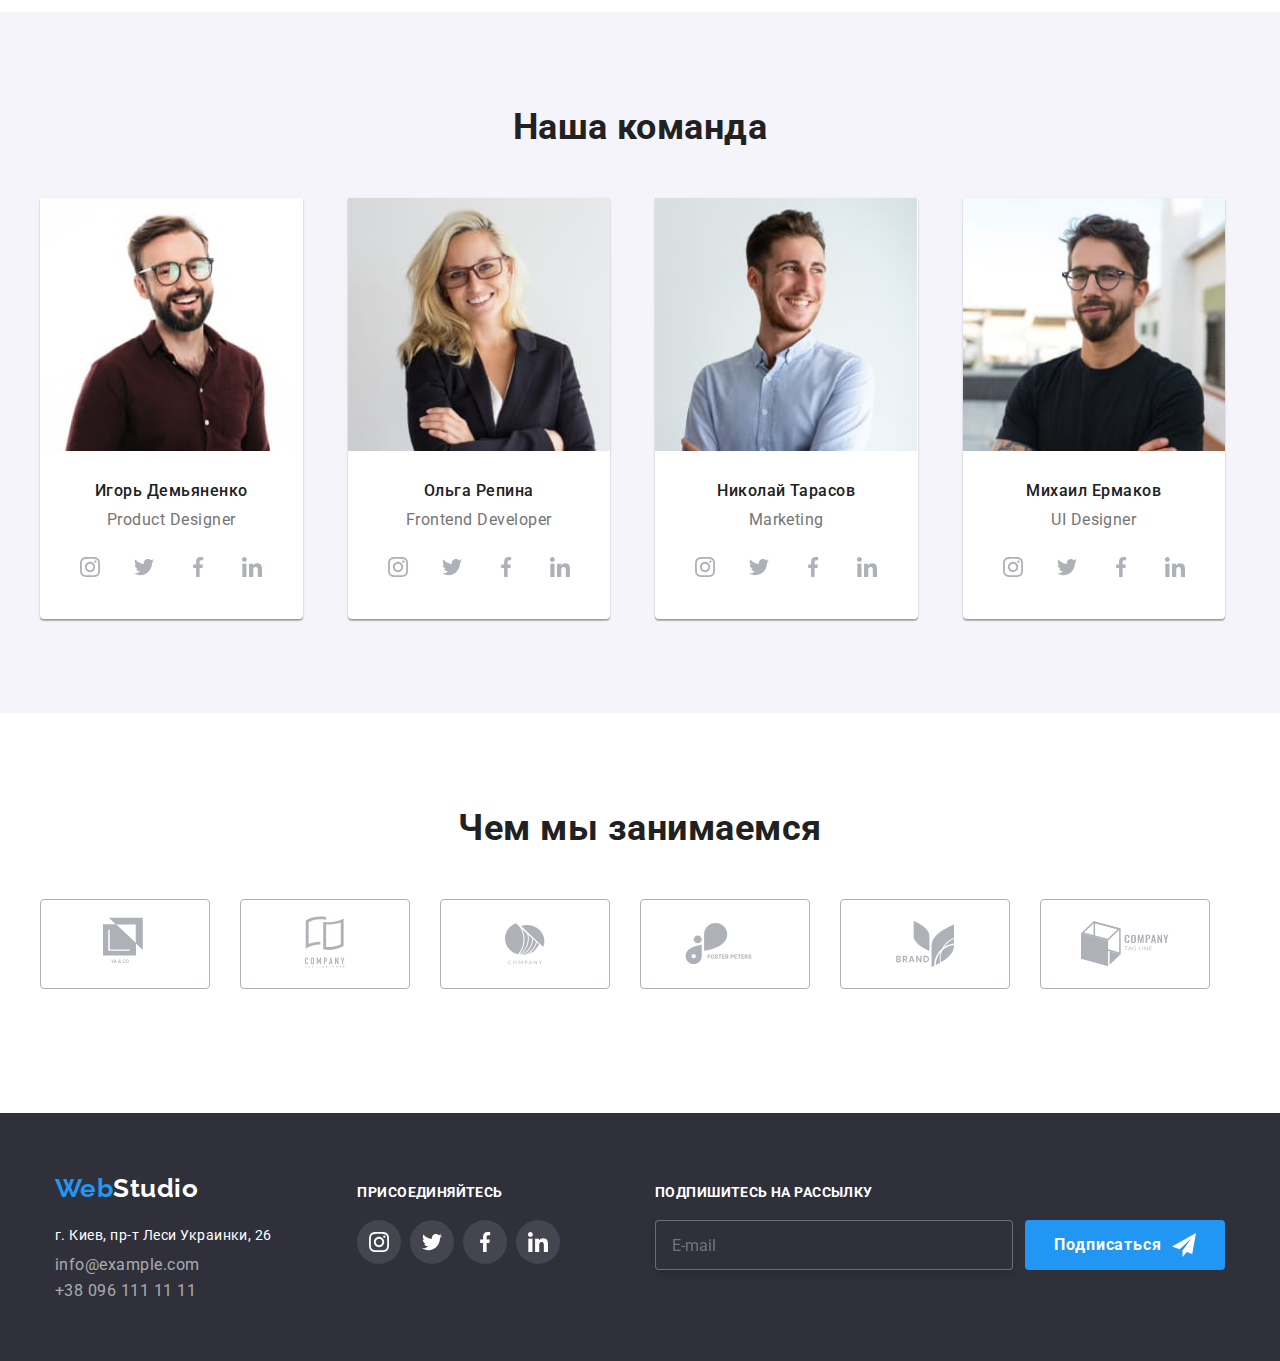
==== commit 2a14465e: "added optimisized img webp" ====
--- a/index.html
+++ b/index.html
@@ -181,17 +181,50 @@
             <h2 class="section__title">Чем мы занимаемся</h2>
             <ul class="works">
                 <li class="works__item">
-                    <img  class="works__image" src="./images/imghand.jpg" alt="руки печатающие на клавиатуре"  />
+                    <img  class="works__image" 
+                    src="./images/works/works_1_desktop.jpg" 
+                    srcset="
+                    ./images/works/works_1_desktop.jpg 1x,
+                    ./images/works/works_1_desktop@2x.jpg 2x,
+                    ./images/works/works_1_desktop@3x.jpg 3x,
+                    ./images/works/works_1_desktop.webp 1x,
+                    ./images/works/works_1_desktop@2x.webp 2x,
+                    ./images/works/works_1_desktop@3x.webp 3x                    
+                    "
+                    alt="руки печатающие на клавиатуре"
+                    width="370"  />
                     <p class="works__description">
                         Десктопные приложения
                     </p>
                 </li>
                 <li class="works__item">
-                    <img class="works__image" src="./images/imgphone.jpg" alt="в одной руке телефон, а другая на ноутбуке" />
+                    <img class="works__image" 
+                    src="./images/works/works_2_desktop.jpg"
+                    srcset="
+                    ./images/works/works_2_desktop.jpg 1x,
+                    ./images/works/works_2_desktop@2x.jpg 2x,
+                    ./images/works/works_2_desktop@3x.jpg 3x,
+                    ./images/works/works_2_desktop.webp 1x,
+                    ./images/works/works_2_desktop@2x.webp 2x,
+                    ./images/works/works_2_desktop@3x.webp 3x                   
+                    "
+                     alt="в одной руке телефон, а другая на ноутбуке" 
+                     width="370"/>
                     <p class="works__description">Мобильные приложения</p>
                 </li>
                 <li class="works__item">
-                    <img class="works__image" src="./images/imgdiagr.jpg" alt="руки печатающие на клавиатуре" />
+                    <img class="works__image" 
+                    src="./images/works/works_3_desktop.jpg"
+                     srcset="
+                    ./images/works/works_3_desktop.jpg 1x,
+                    ./images/works/works_3_desktop@2x.jpg 2x,
+                    ./images/works/works_3_desktop@3x.jpg 3x,
+                    ./images/works/works_3_desktop.webp 1x,
+                    ./images/works/works_3_desktop@2x.webp 2x,
+                    ./images/works/works_3_desktop@3x.webp 3x                    
+                    " 
+                    alt="руки печатающие на клавиатуре" 
+                    width="370"/>
                     <p class="works__description">Дизайнерские решения</p>
                 </li>
             </ul>
@@ -207,8 +240,40 @@
 <li class="team__item">
     <article class="team">
     <div class="card__thumb">
-    <img src="./images/imgIgor.jpg" alt="фото" width="270" height="260" class="team__image" />
-    </div>
+<picture>
+    <source 
+    srcset="
+            ./images/team/optim-jpg/mob/team__1__mob.jpg 1x,
+            ./images/team/optim-jpg/mob/team__1__mob@2x.jpg 2x,
+            ./images/team/optim-jpg/mob/team__1__mob@3x.jpg 3x,
+            ./images/team/optim-webp/mob/team__1__mob.webp 1x,
+            ./images/team/optim-webp/mob/team__1__mob@2x.webp 2x,
+            ./images/team/optim-webp/mob/team__1__mob@3x.webp 3x            
+            " 
+    media="(max-width: 767px)" type="image/webp">
+    <source srcset="
+                ./images/team/optim-jpg/tabl/team__1__tabl.jpg 1x,
+                ./images/team/optim-jpg/tabl/team__1__tabl@2x.jpg 2x,
+                ./images/team/optim-jpg/tabl/team__1__tabl@3x.jpg 3x,
+                ./images/team/optim-webp/tabl/team__1__tabl.webp 1x,
+                ./images/team/optim-webp/tabl/team__1__tabl@2x.webp 2x,
+                ./images/team/optim-webp/tabl/team__1__tabl@3x.webp 3x
+                "            
+                 media="(min-width: 768px) and (max-width: 1199px)" 
+                 type="image/webp">
+    <source srcset="
+                    ./images/team/optim-jpg/desctop/team__1__desctop.jpg 1x,
+                    ./images/team/optim-jpg/desctop/team__1__desctop@2x.jpg 2x,
+                    ./images/team/optim-jpg/desctop/team__1__desctop@3x.jpg 3x,
+                    ./images/team/optim-webp/desctop/team__1__desctop.webp 1x,
+                    ./images/team/optim-webp/desctop/team__1__desctop@2x.webp 2x,
+                    ./images/team/optim-webp/desctop/team__1__desctop@3x.webp 3x
+                    " media="(min-width: 1200px)" 
+                    type="image/webp">
+    <img src="./images/team/optim-jpg/desctop/team__1__desctop.jpg"
+     alt="фото" class="team__image" />
+</picture>
+</div>
     <div class="team__meta"> 
     <h4 class="team__name">Игорь Демьяненко</h4>
     <p class="team__position">
@@ -251,7 +316,34 @@
 <li class="team__item">
     <article class="team">
         <div class="card__thumb">
-        <img src="./images/imgOlga.jpg" alt="фото" width="270" height="260" class="team__image" />
+    <picture>
+    <source srcset="
+                ./images/team/optim-jpg/mob/team__2__mob.jpg 1x,
+                ./images/team/optim-jpg/mob/team__2__mob@2x.jpg 2x,
+                ./images/team/optim-jpg/mob/team__2__mob@3x.jpg 3x,
+                ./images/team/optim-webp/mob/team__2__mob.webp 1x,
+                ./images/team/optim-webp/mob/team__2__mob@2x.webp 2x,
+                ./images/team/optim-webp/mob/team__2__mob@3x.webp 3x            
+                " media="(max-width: 767px)" type="image/webp">
+    <source srcset="
+                    ./images/team/optim-jpg/tabl/team__2__tabl.jpg 1x,
+                    ./images/team/optim-jpg/tabl/team__2__tabl@2x.jpg 2x,
+                    ./images/team/optim-jpg/tabl/team__2__tabl@3x.jpg 3x,
+                    ./images/team/optim-webp/tabl/team__2__tabl.webp 1x,
+                    ./images/team/optim-webp/tabl/team__2__tabl@2x.webp 2x,
+                    ./images/team/optim-webp/tabl/team__2__tabl@3x.webp 3x
+                    " media="(min-width: 768px) and (max-width: 1199px)" type="image/webp">
+    <source srcset="
+                        ./images/team/optim-jpg/desctop/team__2__desctop.jpg 1x,
+                        ./images/team/optim-jpg/desctop/team__2__desctop@2x.jpg 2x,
+                        ./images/team/optim-jpg/desctop/team__2__desctop@3x.jpg 3x,
+                        ./images/team/optim-webp/desctop/team__2__desctop.webp 1x,
+                        ./images/team/optim-webp/desctop/team__2__desctop@2x.webp 2x,
+                        ./images/team/optim-webp/desctop/team__2__desctop@3x.webp 3x
+                        " media="(min-width: 1200px)" type="image/webp">
+        <img src="./images/team/optim-jpg/desctop/team__2__desctop.jpg" 
+        alt="фото" class="team__image" />
+    </picture>
         </div>
         <div class="team__meta">
             <h4 class="team__name">Ольга Репина</h4>
@@ -295,7 +387,34 @@
 <li class="team__item">
     <article class="team">
         <div class="card__thumb">
-            <img src="./images/imgNikol.jpg" alt="фото" width="270" height="260" class="team__image" />
+            <picture>
+    <source srcset="
+                    ./images/team/optim-jpg/mob/team__3__mob.jpg 1x,
+                    ./images/team/optim-jpg/mob/team__3__mob@2x.jpg 2x,
+                    ./images/team/optim-jpg/mob/team__3__mob@3x.jpg 3x,
+                    ./images/team/optim-webp/mob/team__3__mob.webp 1x,
+                    ./images/team/optim-webp/mob/team__3__mob@2x.webp 2x,
+                    ./images/team/optim-webp/mob/team__3__mob@3x.webp 3x            
+                    " media="(max-width: 767px)" type="image/webp">
+    <source srcset="
+                        ./images/team/optim-jpg/tabl/team__3__tabl.jpg 1x,
+                        ./images/team/optim-jpg/tabl/team__3__tabl@2x.jpg 2x,
+                        ./images/team/optim-jpg/tabl/team__3__tabl@3x.jpg 3x,
+                        ./images/team/optim-webp/tabl/team__3__tabl.webp 1x,
+                        ./images/team/optim-webp/tabl/team__3__tabl@2x.webp 2x,
+                        ./images/team/optim-webp/tabl/team__3__tabl@3x.webp 3x
+                        " media="(min-width: 768px) and (max-width: 1199px)" type="image/webp">
+    <source srcset="
+                            ./images/team/optim-jpg/desctop/team__3__desctop.jpg 1x,
+                            ./images/team/optim-jpg/desctop/team__3__desctop@2x.jpg 2x,
+                            ./images/team/optim-jpg/desctop/team__3__desctop@3x.jpg 3x,
+                            ./images/team/optim-webp/desctop/team__3__desctop.webp 1x,
+                            ./images/team/optim-webp/desctop/team__3__desctop@2x.webp 2x,
+                            ./images/team/optim-webp/desctop/team__3__desctop@3x.webp 3x
+                            " media="(min-width: 1200px)" type="image/webp">
+            <img src="./images/team/optim-jpg/desctop/team__3__desctop.jpg"
+            alt="фото" class="team__image" />
+        </picture>
         </div>
         <div class="team__meta">
             <h4 class="team__name">Николай Тарасов</h4>
@@ -339,7 +458,34 @@
 <li class="team__item">
     <article class="team">
         <div class="card__thumb">
-            <img src="./images/imgMicah.jpg" alt="фото" width="270" height="260" class="team__image" /></div>
+<picture>
+    <source srcset="
+                        ./images/team/optim-jpg/mob/team__4__mob.jpg 1x,
+                        ./images/team/optim-jpg/mob/team__4__mob@2x.jpg 2x,
+                        ./images/team/optim-jpg/mob/team__4__mob@3x.jpg 3x,
+                        ./images/team/optim-webp/mob/team__4__mob.webp 1x,
+                        ./images/team/optim-webp/mob/team__4__mob@2x.webp 2x,
+                        ./images/team/optim-webp/mob/team__4__mob@3x.webp 3x            
+                        " media="(max-width: 767px)" type="image/webp">
+    <source srcset="
+                            ./images/team/optim-jpg/tabl/team__4__tabl.jpg 1x,
+                            ./images/team/optim-jpg/tabl/team__4__tabl@2x.jpg 2x,
+                            ./images/team/optim-jpg/tabl/team__4__tabl@3x.jpg 3x,
+                            ./images/team/optim-webp/tabl/team__4__tabl.webp 1x,
+                            ./images/team/optim-webp/tabl/team__4__tabl@2x.webp 2x,
+                            ./images/team/optim-webp/tabl/team__4__tabl@3x.webp 3x
+                            " media="(min-width: 768px) and (max-width: 1199px)" type="image/webp">
+    <source srcset="
+                                ./images/team/optim-jpg/desctop/team__4__desctop.jpg 1x,
+                                ./images/team/optim-jpg/desctop/team__4__desctop@2x.jpg 2x,
+                                ./images/team/optim-jpg/desctop/team__4__desctop@3x.jpg 3x,
+                                ./images/team/optim-webp/desctop/team__4__desctop.webp 1x,
+                                ./images/team/optim-webp/desctop/team__4__desctop@2x.webp 2x,
+                                ./images/team/optim-webp/desctop/team__4__desctop@3x.webp 3x
+                                " media="(min-width: 1200px)" type="image/webp">
+    <img src="./images/team/optim-jpg/desctop/team__4__desctop.jpg" 
+    alt="фото" class="team__image" /></div>
+</picture>
         <div class="team__meta">
             <h4 class="team__name">Михаил Ермаков</h4>
             <p class="team__position">
--- a/css/main.min.css
+++ b/css/main.min.css
@@ -1,2 +1,2 @@
-h1,h2,h3,h4,h5,h6,p{margin:0}ul,ol{margin:0;padding:0}img{display:block;max-width:100%;height:auto;padding:0}.link{text-decoration:none}.list{list-style:none;text-decoration:none;padding:0;margin:0}.address{font-style:normal}.container{margin-left:auto;margin-right:auto;padding-left:15px;padding-right:15px}@media screen and (max-width: 767px){.container{width:480px}}@media screen and (min-width: 768px){.container{width:768px}}@media screen and (min-width: 1200px){.container{width:1200px}}/*! modern-normalize v0.6.0 | MIT License | https://github.com/sindresorhus/modern-normalize */*,*::before,*::after{box-sizing:border-box}:root{-moz-tab-size:4;tab-size:4}html{line-height:1.15;-webkit-text-size-adjust:100%}body{margin:0}body{font-family:system-ui,-apple-system,"Segoe UI",Roboto,Helvetica,Arial,sans-serif,"Apple Color Emoji","Segoe UI Emoji"}hr{height:0}abbr[title]{text-decoration:underline dotted}b,strong{font-weight:bolder}code,kbd,samp,pre{font-family:SFMono-Regular, Consolas, 'Liberation Mono', Menlo, monospace;font-size:1em}small{font-size:80%}sub,sup{font-size:75%;line-height:0;position:relative;vertical-align:baseline}sub{bottom:-0.25em}sup{top:-0.5em}button,input,optgroup,select,textarea{font-family:inherit;font-size:100%;line-height:1.15;margin:0}button,select{text-transform:none}button,[type='button'],[type='reset'],[type='submit']{-webkit-appearance:button}button::-moz-focus-inner,[type='button']::-moz-focus-inner,[type='reset']::-moz-focus-inner,[type='submit']::-moz-focus-inner{border-style:none;padding:0}button:-moz-focusring,[type='button']:-moz-focusring,[type='reset']:-moz-focusring,[type='submit']:-moz-focusring{outline:1px dotted ButtonText}fieldset{padding:0.35em 0.75em 0.625em}legend{padding:0}progress{vertical-align:baseline}[type='number']::-webkit-inner-spin-button,[type='number']::-webkit-outer-spin-button{height:auto}[type='search']{-webkit-appearance:textfield;outline-offset:-2px}[type='search']::-webkit-search-decoration{-webkit-appearance:none}::-webkit-file-upload-button{-webkit-appearance:button;font:inherit}summary{display:list-item}.icon-check{background-image:url("../images/check.svg")}.nav,.contact,.clients,.feature,.works,.team__card,.social--team,.footer__link,.social,.filters,.portfolio,.portfolio__link{list-style:none;text-decoration:none;padding:0;margin:0}.header__line{margin-left:auto;margin-right:auto;width:1200px;padding-left:15px;padding-right:15px}.form__btn{display:inline-flex;justify-content:center;align-items:center;min-width:200px;min-height:50px;color:#ffffff;background-color:#2196f3;font-family:inherit;font-weight:700;font-size:16px;line-height:1.88;letter-spacing:0.06em;cursor:pointer;border:none;border-radius:4px;box-shadow:0;transition:box-shadow 500ms cubic-bezier(0.4, 0, 0.2, 1),background-color 500ms cubic-bezier(0.4, 0, 0.2, 1)}.form__btn:hover,.form__btn :focus{background-color:#188ce8;box-shadow:0px 4px 4px rgba(0,0,0,0.15)}.visually-hidden{position:absolute;width:1px;height:1px;margin:-1px;border:0;padding:0;white-space:nowrap;clip-path:inset(100%);clip:rect(0 0 0 0);overflow:hidden}body{color:#757575;font-family:"Roboto",sans-serif;letter-spacing:0.03em}body.modal-open{overflow:hidden}.container{margin-left:auto;margin-right:auto;padding-left:15px;padding-right:15px}@media screen and (max-width: 767px){.container{width:480px}}@media screen and (min-width: 768px){.container{width:768px}}@media screen and (min-width: 1200px){.container{width:1200px}}.logo{color:#000000;font-family:'Raleway', sans-serif;font-weight:bold;text-decoration:none}@media screen and (max-width: 767px){.logo{font-size:24px;line-height:28px}}@media screen and (min-width: 768px){.logo{margin-right:88px;font-size:24px;line-height:28px}}@media screen and (min-width: 1200px){.logo{margin-right:93px;font-size:26px;line-height:1.2}}.logo__web{color:#2196f3}.logo__invert{color:#ffffff}@media screen and (max-width: 1299px){.logo__invert{display:block;margin:0 auto}}.header{border-bottom:1px solid #ececec;position:relative}@media screen and (max-width: 767px){.header__line{display:flex;align-items:center;justify-content:space-between}}@media screen and (min-width: 768px){.header__line{display:flex;align-items:center;justify-content:flex-end}}@media screen and (min-width: 1200px){.header__line{display:flex;align-items:center;justify-content:flex-end}}@media screen and (max-width: 767px){.header__nav{display:flex;align-items:center;justify-content:space-between;min-height:80px}}@media screen and (min-width: 768px){.header__nav{display:inline-flex;align-items:center;justify-content:space-between;width:100%}}@media screen and (min-width: 1200px){.header__nav{display:flex;align-items:center;justify-content:space-between;width:100%}}@media screen and (min-width: 768px){.nav{display:flex;margin-right:84px}}@media screen and (min-width: 1200px){.nav{display:flex;margin-right:280px}}.nav__link{color:#212121;text-decoration:none;transition:color 500ms cubic-bezier(0.4, 0, 0.2, 1)}@media screen and (min-width: 768px){.nav__link{display:block;padding-top:32px;padding-bottom:32px;letter-spacing:0.02em;font-weight:500;font-size:14px;line-height:1.14}}@media screen and (min-width: 1200px){.nav__link{display:block;padding-top:32px;padding-bottom:32px;letter-spacing:0.02em;font-weight:500;font-size:14px;line-height:1.14}}.nav__link.current{color:#2196f3;transition:background-color 500ms cubic-bezier(0.4, 0, 0.2, 1)}@media screen and (min-width: 768px){.nav__link.current::after{display:block;width:100%;height:4px;border-radius:2px;bottom:-2px;content:'';position:absolute;background-color:#2196f3;transform:translate(0, 0);opacity:1}}@media screen and (min-width: 1200px){.nav__link.current::after{display:block;width:100%;height:4px;border-radius:2px;bottom:-2px;content:'';position:absolute;background-color:#2196f3;transform:translate(0, 0);opacity:1}}.nav__link:hover,.nav__link:focus{color:#2196f3}@media screen and (min-width: 768px){.contact{display:block;align-items:center;margin-left:auto}}@media screen and (min-width: 1200px){.contact{display:flex;justify-content:flex-end}}@media screen and (max-width: 767px){.nav__item{text-align:left;font-weight:500;font-size:40px;line-height:1.17;letter-spacing:0.02em;margin-bottom:32px}}@media screen and (min-width: 768px){.nav__item{position:relative}.nav__item:not(:last-child){margin-right:50px}}@media screen and (min-width: 1200px){.nav__item{position:relative}.nav__item:not(:last-child){margin-right:50px}.nav__item:last-child{margin-right:0px}}@media screen and (min-width: 1200px){.nav__item{position:relative}}@media screen and (min-width: 1200px){.contact__item:not(:last-child){margin-right:30px}}.nav__email,.nav__tel{font-weight:500;line-height:1.14;letter-spacing:0.02em;color:#757575;display:flex;align-items:baseline;transition:color 500ms cubic-bezier(0.4, 0, 0.2, 1)}@media screen and (min-width: 768px){.nav__email,.nav__tel{font-size:12px}}@media screen and (min-width: 1200px){.nav__email,.nav__tel{font-size:14px}}@media screen and (max-width: 767px){.nav__email{margin-top:302px;margin-bottom:10px;font-weight:500;font-size:24px;line-height:28px;letter-spacing:0.02em;transition:font-size 250ms cubic-bezier(0.4, 0, 0.2, 1)}}@media screen and (min-width: 768px){.nav__email{margin-bottom:10px}}@media screen and (min-width: 1200px){.nav__email{margin-bottom:0px}}@media screen and (max-width: 767px){.nav__tel{margin-bottom:64px;color:#757575;transform:translateY(-300%);font-weight:500;font-size:24px;line-height:28px;letter-spacing:0.02em;transition:font-size 250ms cubic-bezier(0.4, 0, 0.2, 1)}}.nav__icon{display:none}@media screen and (min-width: 768px){.nav__icon{display:inline-block;align-self:center;stroke-width:0;stroke:currentColor;fill:#757575;margin-right:10px;padding:0;transition:fill 250ms cubic-bezier(0.4, 0, 0.2, 1)}}@media screen and (min-width: 1200px){.nav__icon{display:inline-block;align-self:center;stroke-width:0;stroke:currentColor;fill:#757575;margin-right:10px;padding:0;transition:fill 250ms cubic-bezier(0.4, 0, 0.2, 1)}}.nav__email:hover .nav__icon,.nav__email:focus .nav__icon,.nav__tel:hover .nav__icon,.nav__tel:focus .nav__icon{fill:#2196f3}.nav__email:hover,.nav__email:focus,.nav__tel:hover,.nav__tel:focus{color:#2196f3}@media screen and (max-width: 767px){.nav__email:hover,.nav__email:focus,.nav__tel:hover,.nav__tel:focus{font-weight:500;font-size:34px;line-height:1.17;letter-spacing:0.02em}}@media screen and (max-width: 767px){.social-menu{display:flex;font-weight:500;font-size:18px;line-height:1.22;letter-spacing:0.02em;color:#2196f3}}@media screen and (min-width: 768px){.social-menu{display:none}}.social-menu__item:not(:last-child){padding-right:10px;margin-right:10px;border-right:1px solid rgba(33,33,33,0.2)}.menu-button .icon-cross{display:none}.menu-button.is-open .icon-cross{display:block}.menu-button.is-open .icon-menu{display:none}.menu-button{position:absolute;top:18px;right:22px;z-index:2;display:inline-flex;margin:0;padding:0;border:none;background-color:transparent;transition-property:fill;transition-duration:250ms}@media screen and (min-width: 768px){.menu-button{display:none}}.menu-button:hover .icon-cross,.menu-button:focus .icon-cross{fill:#2196f3}.menu-button:hover .icon-menu,.menu-button:focus .icon-menu{fill:#2196f3}@media screen and (max-width: 767px){.menu-container{display:none;position:absolute;border:none;top:0;left:0;z-index:1;width:100%;height:auto;background-color:#fff;border:none;padding:48px 40px}.menu-container.is-open{display:block}}@media screen and (min-width: 768px){.menu-container{display:flex;align-items:center;flex-grow:1}}.section__title{font-weight:700;line-height:1.17;text-align:center;color:#212121}@media screen and (max-width: 767px){.section__title{font-size:28px;padding-bottom:30px}}@media screen and (min-width: 768px){.section__title{font-size:28px;padding-bottom:30px}}@media screen and (min-width: 1200px){.section__title{font-size:36px;padding-bottom:50px}}@media screen and (max-width: 767px){.client{padding-top:60px;padding-bottom:60px}}@media screen and (min-width: 768px){.client{padding-top:60px;padding-bottom:60px}}@media screen and (min-width: 1200px){.client{padding-top:94px;padding-bottom:94px}}@media screen and (max-width: 767px){.clients{display:flex;justify-content:center;flex-wrap:wrap;margin-top:-15px;margin-left:-15px}}@media screen and (min-width: 768px){.clients{display:flex;flex-wrap:wrap;margin-top:-15px;margin-left:-15px}}@media screen and (min-width: 1200px){.clients{display:flex;margin-left:calc(-1 * $flex-gap)}}@media screen and (max-width: 767px){.client__item{margin-top:15px;margin-left:15px}}@media screen and (min-width: 768px){.client__item{margin-top:15px;margin-left:15px}}@media screen and (min-width: 1200px){.client__item{margin-left:30px}}@media screen and (min-width: 1200px){.client__item:first-child{margin-left:0}}.client__link{border:1px solid #afb1b8;border-radius:4px;display:inline-flex;align-items:center;justify-content:center;fill:#afb1b8;transition:border 500ms cubic-bezier(0.4, 0, 0.2, 1);transition:fill 500ms cubic-bezier(0.4, 0, 0.2, 1)}@media screen and (max-width: 767px){.client__link{width:210px;height:90px}}@media screen and (min-width: 768px){.client__link{width:226px;height:90px}}@media screen and (min-width: 1200px){.client__link{margin-bottom:30px;width:170px;height:90px}}.client__link:hover,.client__link :focus{border:1px solid #2196f3;cursor:pointer;transition:border 500ms cubic-bezier(0.4, 0, 0.2, 1)}.client__logo{fill:#afb1b8}.client__link:hover .client__logo,.client__link:focus .client__logo{fill:#2196f3;cursor:pointer;transition:fill 500ms cubic-bezier(0.4, 0, 0.2, 1)}@media screen and (max-width: 767px){.section__feature{padding-top:60px;padding-bottom:60px}}@media screen and (min-width: 768px){.section__feature{padding-top:60px;padding-bottom:60px}}@media screen and (min-width: 1200px){.section__feature{padding-top:94px;padding-bottom:0px}}@media screen and (min-width: 768px){.feature{display:flex;flex-wrap:wrap;margin:-15px}}@media screen and (min-width: 1200px){.feature{display:flex;flex-wrap:nowrap;margin-left:calc(-1 * $flex-gap)}}.feature__title{color:#212121;text-transform:uppercase;margin-top:30px}@media screen and (max-width: 767px){.feature__title{font-size:14px;font-weight:700;line-height:1.14}}@media screen and (min-width: 768px){.feature__title{font-size:14px;font-weight:700;line-height:1.14}}@media screen and (min-width: 1200px){.feature__title{font-size:14px;font-weight:700;line-height:1.14}}.feature__description{font-size:14px;line-height:1.71;margin-top:10px}.feature__item:not(:last-child){margin-bottom:30px}@media screen and (min-width: 768px){.feature__item{width:calc((100% - 4 * 15px) / 2);margin:15px}}@media screen and (min-width: 1200px){.feature__item{flex-basis:calc(100% / 4 - $flex-gap);margin-left:30px;margin:15px}}.feature__image{border:1px solid #f5f4fa;background-color:#f5f4fa;display:flex;align-items:center;justify-content:center}@media screen and (max-width: 767px){.feature__image{width:450px;height:120px}}@media screen and (min-width: 768px){.feature__image{width:354px;height:120px}}@media screen and (min-width: 1200px){.feature__image{width:270px;height:120px;margin-bottom:30px;border-radius:4px}}.feature__image--svg{width:70px;height:70px}.hero{background-image:linear-gradient(to right, rgba(47,48,58,0.4), rgba(47,48,58,0.4)),url("../images/hero/Img-hero.jpg");background-color:#2f303a;background-repeat:no-repeat;background-position:center;background-size:cover;margin-left:auto;margin-right:auto}@media screen and (min-width: 340px) and (max-width: 767px){.hero{width:100%;height:400px;max-width:767px;padding:118px 60px}}@media screen and (min-width: 768px){.hero{width:100%;max-width:1199px;padding:118px 204px}}@media screen and (min-width: 1200px){.hero{width:100%;max-width:1600px;height:600px;padding-top:200px;padding-bottom:200px}}.hero__title{font-weight:900;text-align:center;letter-spacing:0.06em;text-transform:uppercase;color:#ffffff;margin-left:auto;margin-right:auto}@media screen and (max-width: 767px){.hero__title{font-size:26px;line-height:1.62}}@media screen and (min-width: 768px){.hero__title{font-size:26px;line-height:1.62}}@media screen and (min-width: 1200px){.hero__title{padding-bottom:30px;font-size:44px;line-height:1.36;max-width:696px}}.button.current{color:#ffffff;background:#2196f3;font-family:inherit;font-weight:700;font-size:16px;line-height:1.88;display:flex;align-items:center;letter-spacing:0.06em;cursor:pointer;min-width:200px;min-height:50px;margin-top:0px;margin-right:auto;margin-left:auto;padding:10px 32px;border-radius:4px;border:none;transition:color 500ms cubic-bezier(0.4, 0, 0.2, 1),background-color 500ms cubic-bezier(0.4, 0, 0.2, 1)}.button.current:hover,.button.current :focus{background:#188ce8}@media screen and (max-width: 1200px){.section__works{display:none}}@media screen and (min-width: 1200px){.section__works{padding-top:94px;padding-bottom:94px}}.works{display:flex;margin-left:calc(-1 * $flex-gap);min-width:370px;padding:0}.works__item{flex-basis:calc(100% / 3 - $flex-gap);margin-right:30px;display:block;position:relative;background-color:#fff}.works__item:last-child{margin-right:0}.works__description{width:100%;height:70px;background-color:rgba(47,48,58,0.8);position:absolute;bottom:0;right:0;padding-top:27px;overflow:hidden;font-family:Roboto;font-style:normal;font-weight:700;font-size:14px;line-height:1.14;text-align:center;letter-spacing:0.03em;text-transform:uppercase;color:#fff}.section__team{background-color:#f5f4fa}@media screen and (max-width: 767px){.section__team{padding-top:60px;padding-bottom:60px}}@media screen and (min-width: 768px){.section__team{padding-top:60px;padding-bottom:60px}}@media screen and (min-width: 1200px){.section__team{padding-top:94px;padding-bottom:94px}}@media screen and (min-width: 768px){.team__card{display:flex;flex-wrap:wrap;margin:-15px}}@media screen and (min-width: 1200px){.team__card{flex-basis:calc(100% / 4 - $flex-gap);display:flex;flex-wrap:nowrap;margin-left:calc(-1 * $flex-gap);margin-top:calc(-1 * $flex-gap)}}.team__item{box-shadow:0px 1px 3px rgba(0,0,0,0.12),0px 1px 1px rgba(0,0,0,0.14),0px 2px 1px rgba(0,0,0,0.2);border-radius:0px 0px 4px 4px;background-color:#ffffff}@media screen and (min-width: 768px){.team__item{width:calc((100% - 4 * 15px) / 2);margin:15px}}@media screen and (min-width: 1200px){.team__item{flex-basis:auto;margin-left:30px}}@media screen and (min-width: 1200px){.team__item:first-child{margin-left:0}}@media screen and (min-width: 320px){.card__thumb{display:flex;justify-content:center;align-items:center}}.team__name{color:#212121;font-weight:500;font-size:16px;line-height:1.19;text-align:center;margin-top:30px}.team__position{font-size:16px;line-height:1.19;text-align:center;margin-top:10px;margin-bottom:16px}.social--team{display:flex;align-items:center;justify-content:center}.social__ellipce--team{width:44px;height:44px;margin-bottom:30px;border-radius:50%;padding:12px;list-style:none;display:flex;align-items:center;justify-content:center;transition:background-color 500ms cubic-bezier(0.4, 0, 0.2, 1),fill 500ms cubic-bezier(0.4, 0, 0.2, 1)}.social__item--team .social__ellipce--team:hover,.social__item--team .social__ellipce--team:focus{background-color:#2196f3;cursor:pointer}.social__item--team:not(:last-child){margin-right:10px}.social__icon--team{fill:#afb1b8}.social__ellipce--team:hover .social__icon--team,.social__ellipce--team:focus .social__icon--team{fill:#ffffff}.backdrop{position:fixed;top:0;left:0;width:100%;height:100%;background-color:rgba(47,48,58,0.4);transition:300ms cubic-bezier(0.4, 0, 0.2, 1)}@media screen and (min-width: 480px){.backdrop{padding:93px 15px;overflow-y:scroll}}.backdrop.is-hidden{opacity:0;pointer-events:none;transform:translate(-50%, -50%) scale(0.9);transition:300ms cubic-bezier(0.4, 0, 0.2, 1)}.backdrop.is-hidden .modal{transform:translate(-50%, -50%) scale(1.1);transition:transform 300ms cubic-bezier(0.4, 0, 0.2, 1)}.close{width:30px;height:30px;border-radius:50%;background-color:#fff;border:1px solid rgba(0,0,0,0.1);display:block;position:absolute;top:8px;right:8px;cursor:pointer;display:inline-flex;align-items:center;justify-content:center;fill:#000;transition:fill 300ms cubic-bezier(0.4, 0, 0.2, 1),border 300ms cubic-bezier(0.4, 0, 0.2, 1)}.close:hover,.close :focus{fill:#2196f3;border:1px solid #2196f3}.modal{position:absolute;top:50%;left:50%;transform:translate(-50%, -50%) scale(1);transition:300ms cubic-bezier(0.4, 0, 0.2, 1);border-radius:4px;background-color:#fff}@media (max-width: 1199px){.modal{max-width:450px;width:100%;padding:40px}}@media screen and (min-width: 1200px){.modal{min-height:580px;min-width:528px;padding:40px 15px}}.modal__form{width:448px;margin-left:auto;margin-right:auto;padding:0px;border:none}.modal__title{font-family:inherit;font-weight:700;font-size:20px;line-height:1.15;display:flex;justify-content:center;align-items:center;width:100%;text-align:center;color:#212121}.modal__input--wrapper{display:block;margin-top:4px;margin-bottom:10px;position:relative}.modal__wrapper{margin-top:12px}.modal__label{margin-top:10px;margin-bottom:4px;font-size:12px;line-height:1.16;letter-spacing:0.01em;color:#757575}.comment::placeholder{font-size:12px;line-height:1.16;letter-spacing:0.01em;color:rgba(117,117,117,0.5)}.policy.link{color:#2196f3}.field__checkbox{display:flex;align-items:center;margin-top:10px}.checkbox{position:absolute;width:1px;height:1px;margin:-1px;border:0;padding:0;clip:rect(0 0 0 0);overflow:hidden}.checkbox__label{transition:transform 250ms cubic-bezier(0.4, 0, 0.2, 1);font-size:12px;line-height:1.16;margin-right:auto}@media screen and (min-width: 1200px){.checkbox__label{font-size:14px;line-height:1.71}}.checkbox__icon{display:inline-block;width:16px;height:15px;margin-right:8px;background-image:url("../images/Vector.svg");border:#212121;transition:transform 250ms cubic-bezier(0.4, 0, 0.2, 1)}@media screen and (min-width: 1200px){.checkbox__icon{margin-left:10px}}.checkbox:checked+.checkbox__icon{transform:scale(1.2);border-color:transparent;background-color:#2196f3;background-image:url("../images/check.svg");background-size:contain;background-origin:border-box}.form__btn{margin-right:115px;margin-left:115px;margin-top:30px;box-shadow:0px 4px 4px rgba(0,0,0,0.15)}.comment{display:block;width:370px;height:120px;margin-top:4px;border:1px solid rgba(33,33,33,0.2);box-sizing:border-box;border-radius:4px;resize:none;padding:12px 16px;transition:border 500ms cubic-bezier(0.4, 0, 0.2, 1)}@media screen and (min-width: 1200px){.comment{width:100%}}.comment:focus,.comment:hover{border:1px solid #2196f3}.comment:focus{outline:none;border-color:#2196f3}.modal__input{width:370px;height:40px;padding-left:40px;border:1px solid rgba(33,33,33,0.2);box-sizing:border-box;border-radius:4px;cursor:pointer;transition:border 500ms cubic-bezier(0.4, 0, 0.2, 1);display:flex;flex-direction:column;position:relative}@media screen and (min-width: 1200px){.modal__input{width:448px}}.modal__input:hover{border:1px solid #2196f3}.modal__input:focus{outline:none;border:1px solid #2196f3}.modal__icon{position:absolute;top:50%;left:12px;transform:translateY(-50%);display:block;width:20px;height:20px;transition:fill 500ms cubic-bezier(0.4, 0, 0.2, 1)}.modal__input:focus ~ .modal__icon,.modal__input:hover ~ .modal__icon{fill:#2196f3}@media screen and (max-width: 1199px){.footer__wrap{text-align:center}}@media screen and (min-width: 1200px){.footer__wrap{text-align:left}}.footer{background:#2f303a;padding-top:60px;padding-bottom:60px}.footer__adress{color:#ffffff;font-size:14px;font-style:normal;line-height:1.71;margin-bottom:8px;margin-top:20px}.footer__mail{margin-bottom:8px}.footer__link{color:rgba(255,255,255,0.6);font-style:normal}@media screen and (min-width: 768px){.footer__wrap{display:flex;flex-wrap:wrap;align-items:baseline;justify-content:space-around}}@media screen and (min-width: 1200px){.footer__wrap{display:flex;flex-wrap:nowrap;align-items:baseline;margin-left:auto;margin-right:auto;width:1200px;padding-left:15px;padding-right:15px;justify-content:space-between}}@media screen and (min-width: 1200px){.footer__column{margin-right:70px}}@media screen and (min-width: 768px){.footer__column--input{margin-top:60px}}@media screen and (min-width: 1200px){.footer__column--input{margin-top:0px}}@media screen and (min-width: 320px){.footer__social--b{color:#ffffff;font-size:14px;font-style:normal;line-height:1.17;letter-spacing:0.03em;text-transform:uppercase;margin-bottom:20px;display:inline-block;margin-top:60px}}@media screen and (min-width: 768px){.footer__social--b{margin-top:0px}}@media screen and (min-width: 1200px){.footer__social--b{margin-top:0px}}.social{display:flex}@media screen and (max-width: 767px){.social{justify-content:center}}.social__ellipce--footer{width:44px;height:44px;display:inline-flex;align-items:center;justify-content:center;margin-right:9px;border-radius:50%;padding:12px;background-color:rgba(255,255,255,0.1);list-style:none;transition:background-color 500ms cubic-bezier(0.4, 0, 0.2, 1)}.social__item--footer .social__ellipce--footer:hover,.social__item--footer .social__ellipce--footer:focus{background-color:#2196f3;cursor:pointer}.social__icon--footer{fill:#ffffff;align-self:center;margin-right:auto}@media screen and (min-width: 1200px){.footer__column--input{display:flex;flex-direction:column}}.form__mail{width:95%;height:50px;font-size:16px;line-height:1.25;border:1px solid rgba(255,255,255,0.3);background-color:#2f303a;filter:drop-shadow(0px 4px 4px rgba(0,0,0,0.15));border-radius:4px;padding-left:16px;padding-top:15px;padding-bottom:15px;margin-bottom:20px;color:rgba(255,255,255,0.3)}@media screen and (min-width: 1200px){.form__mail{width:358px;margin-right:12px;margin-left:0}}.form__btn--footer{display:inline-flex;align-items:center;justify-content:center;min-width:200px;min-height:50px;color:#ffffff;background-color:#2196f3;font-family:inherit;font-weight:700;font-size:16px;line-height:1.88;letter-spacing:0.06em;cursor:pointer;border:none;border-radius:4px;box-shadow:0;transition:box-shadow 500ms cubic-bezier(0.4, 0, 0.2, 1),background-color 500ms cubic-bezier(0.4, 0, 0.2, 1)}.form__btn--footer:hover,.form__btn--footer :focus{background-color:#188ce8;box-shadow:0px 4px 4px rgba(0,0,0,0.15)}@media screen and (min-width: 1200px){.form__subscription{display:flex;justify-content:space-between}}.form__icon{margin-left:10px;display:inline-block;align-self:center;stroke-width:0;stroke:currentColor;fill:#fff;padding:0}.filters{font-weight:500;font-size:16px;line-height:1.62;padding:0;list-style:none;margin-bottom:40px;display:flex;flex-wrap:wrap;margin-bottom:40px}@media screen and (min-width: 768px){.filters{display:flex;align-items:center;justify-content:center;margin-bottom:30px;flex-wrap:wrap}}@media screen and (min-width: 1200px){.filters{margin-bottom:50px}}.button__filter{background-color:#f5f4fa;cursor:pointer;border-radius:4px;border:0px;padding:6px 22px;flex-basis:5;margin-right:8px;transition:background-color 500ms cubic-bezier(0.4, 0, 0.2, 1),color 500ms cubic-bezier(0.4, 0, 0.2, 1),box-shadow 500ms cubic-bezier(0.4, 0, 0.2, 1)}@media screen and (max-width: 767px){.button__filter:first-child{margin-bottom:15px}}.button__filter:hover,.button__filter :focus{color:#ffffff;background-color:#2196f3;box-shadow:0px 3px 1px rgba(0,0,0,0.1),0px 1px 2px rgba(0,0,0,0.08),0px 2px 2px rgba(0,0,0,0.12)}.button__filter.current{color:#ffffff;background-color:#2196f3;box-shadow:0px 3px 1px rgba(0,0,0,0.1),0px 1px 2px rgba(0,0,0,0.08),0px 2px 2px rgba(0,0,0,0.12);border-radius:4px}@media screen and (min-width: 320px){.container__filters{padding-bottom:60px;padding-top:60px}}@media screen and (min-width: 1200px){.container__filters{padding-bottom:94px;padding-top:94px}}.portfolio{list-style:none;cursor:pointer}@media screen and (min-width: 768px){.portfolio{display:flex;flex-wrap:wrap;align-items:stretch;margin-left:-30px;margin-top:-30px}}@media screen and (min-width: 1200px){.portfolio{display:flex;flex-wrap:wrap;margin-left:-30px;margin-top:-30px}}@media screen and (min-width: 768px){.portfolio__item{flex-basis:calc(100% / 2 - 30px);margin-left:30px;margin-top:30px}}@media screen and (min-width: 1200px){.portfolio__item{flex-basis:calc(100% / 3 - 30px);margin-left:30px;margin-top:30px}}@media screen and (max-width: 797px){.portfolio__item:not(:last-child){margin-bottom:30px}}.portfolio__name{font-weight:700;font-size:18px;line-height:2;letter-spacing:0.06em;color:#212121}.portfolio__description{font-size:16px;line-height:1.87;letter-spacing:0.03em;color:#757575}.portfolio__content{border-bottom:1px solid #eee;border-right:1px solid #eee;border-left:1px solid #eee;padding-top:20px;padding-left:24px;padding-bottom:20px;padding-right:24px}@media screen and (min-width: 1200px){.portfolio__item:nth-child(3n){margin-right:0}}@media screen and (min-width: 1200px){.portfolio__item:nth-last-child(-n+3){margin-bottom:0}}@media screen and (min-width: 768px){.portfolio__item:nth-child(2n){margin-right:0}}@media screen and (min-width: 768px){.portfolio__item:nth-last-child(-n+2){margin-bottom:0}}.portfolio__img{position:relative;overflow:hidden;display:block}.portfolio__overlay{position:absolute;text-decoration:none;display:block;top:0;left:0;width:100%;height:100%;padding:63px 24px;opacity:0;background-color:rgba(33,150,243,0.9);font-family:Roboto;font-style:normal;font-weight:normal;font-size:18px;line-height:1.56;letter-spacing:0.03em;color:#ffffff;transform:translateY(100%);transition:transform 250ms cubic-bezier(0.4, 0, 0.2, 1) 250ms,opacity 250ms cubic-bezier(0.4, 0, 0.2, 1) 250ms}.portfolio__link:hover .portfolio__overlay,.portfolio__link:focus .portfolio__overlay{display:block;opacity:1;transform:translateY(0)}.portfolio__link{transition:box-shadow 250ms cubic-bezier(0.4, 0, 0.2, 1) 250ms;text-decoration:none;display:block}.portfolio__link:hover,.portfolio__link :focus{display:block;outline:none;box-shadow:0px 4px 4px rgba(0,0,0,0.25),0px 4px 4px rgba(0,0,0,0.25)}
+h1,h2,h3,h4,h5,h6,p{margin:0}ul,ol{margin:0;padding:0}img{display:block;max-width:100%;height:auto;padding:0}.link{text-decoration:none}.list{list-style:none;text-decoration:none;padding:0;margin:0}.address{font-style:normal}.container{margin-left:auto;margin-right:auto;padding-left:15px;padding-right:15px}@media screen and (max-width: 767px){.container{width:480px}}@media screen and (min-width: 768px){.container{width:768px}}@media screen and (min-width: 1200px){.container{width:1200px}}/*! modern-normalize v0.6.0 | MIT License | https://github.com/sindresorhus/modern-normalize */*,*::before,*::after{box-sizing:border-box}:root{-moz-tab-size:4;tab-size:4}html{line-height:1.15;-webkit-text-size-adjust:100%}body{margin:0}body{font-family:system-ui,-apple-system,"Segoe UI",Roboto,Helvetica,Arial,sans-serif,"Apple Color Emoji","Segoe UI Emoji"}hr{height:0}abbr[title]{text-decoration:underline dotted}b,strong{font-weight:bolder}code,kbd,samp,pre{font-family:SFMono-Regular, Consolas, 'Liberation Mono', Menlo, monospace;font-size:1em}small{font-size:80%}sub,sup{font-size:75%;line-height:0;position:relative;vertical-align:baseline}sub{bottom:-0.25em}sup{top:-0.5em}button,input,optgroup,select,textarea{font-family:inherit;font-size:100%;line-height:1.15;margin:0}button,select{text-transform:none}button,[type='button'],[type='reset'],[type='submit']{-webkit-appearance:button}button::-moz-focus-inner,[type='button']::-moz-focus-inner,[type='reset']::-moz-focus-inner,[type='submit']::-moz-focus-inner{border-style:none;padding:0}button:-moz-focusring,[type='button']:-moz-focusring,[type='reset']:-moz-focusring,[type='submit']:-moz-focusring{outline:1px dotted ButtonText}fieldset{padding:0.35em 0.75em 0.625em}legend{padding:0}progress{vertical-align:baseline}[type='number']::-webkit-inner-spin-button,[type='number']::-webkit-outer-spin-button{height:auto}[type='search']{-webkit-appearance:textfield;outline-offset:-2px}[type='search']::-webkit-search-decoration{-webkit-appearance:none}::-webkit-file-upload-button{-webkit-appearance:button;font:inherit}summary{display:list-item}.icon-check{background-image:url("../images/check.svg")}.nav,.contact,.clients,.feature,.works,.team__card,.social--team,.footer__link,.social,.filters,.portfolio,.portfolio__link{list-style:none;text-decoration:none;padding:0;margin:0}.header__line{margin-left:auto;margin-right:auto;width:1200px;padding-left:15px;padding-right:15px}.form__btn{display:inline-flex;justify-content:center;align-items:center;min-width:200px;min-height:50px;color:#ffffff;background-color:#2196f3;font-family:inherit;font-weight:700;font-size:16px;line-height:1.88;letter-spacing:0.06em;cursor:pointer;border:none;border-radius:4px;box-shadow:0;transition:box-shadow 500ms cubic-bezier(0.4, 0, 0.2, 1),background-color 500ms cubic-bezier(0.4, 0, 0.2, 1)}.form__btn:hover,.form__btn :focus{background-color:#188ce8;box-shadow:0px 4px 4px rgba(0,0,0,0.15)}.visually-hidden{position:absolute;width:1px;height:1px;margin:-1px;border:0;padding:0;white-space:nowrap;clip-path:inset(100%);clip:rect(0 0 0 0);overflow:hidden}body{color:#757575;font-family:"Roboto",sans-serif;letter-spacing:0.03em}body.modal-open{overflow:hidden}.container{margin-left:auto;margin-right:auto;padding-left:15px;padding-right:15px}@media screen and (max-width: 767px){.container{width:480px}}@media screen and (min-width: 768px){.container{width:768px}}@media screen and (min-width: 1200px){.container{width:1200px}}.logo{color:#000000;font-family:'Raleway', sans-serif;font-weight:bold;text-decoration:none}@media screen and (max-width: 767px){.logo{font-size:24px;line-height:28px}}@media screen and (min-width: 768px){.logo{margin-right:88px;font-size:24px;line-height:28px}}@media screen and (min-width: 1200px){.logo{margin-right:93px;font-size:26px;line-height:1.2}}.logo__web{color:#2196f3}.logo__invert{color:#ffffff}@media screen and (max-width: 1299px){.logo__invert{display:block;margin:0 auto}}.header{border-bottom:1px solid #ececec;position:relative}@media screen and (max-width: 767px){.header__line{display:flex;align-items:center;justify-content:space-between}}@media screen and (min-width: 768px){.header__line{display:flex;align-items:center;justify-content:flex-end}}@media screen and (min-width: 1200px){.header__line{display:flex;align-items:center;justify-content:flex-end}}@media screen and (max-width: 767px){.header__nav{display:flex;align-items:center;justify-content:space-between;min-height:80px}}@media screen and (min-width: 768px){.header__nav{display:inline-flex;align-items:center;justify-content:space-between;width:100%}}@media screen and (min-width: 1200px){.header__nav{display:flex;align-items:center;justify-content:space-between;width:100%}}@media screen and (min-width: 768px){.nav{display:flex;margin-right:84px}}@media screen and (min-width: 1200px){.nav{display:flex;margin-right:280px}}.nav__link{color:#212121;text-decoration:none;transition:color 500ms cubic-bezier(0.4, 0, 0.2, 1)}@media screen and (min-width: 768px){.nav__link{display:block;padding-top:32px;padding-bottom:32px;letter-spacing:0.02em;font-weight:500;font-size:14px;line-height:1.14}}@media screen and (min-width: 1200px){.nav__link{display:block;padding-top:32px;padding-bottom:32px;letter-spacing:0.02em;font-weight:500;font-size:14px;line-height:1.14}}.nav__link.current{color:#2196f3;transition:background-color 500ms cubic-bezier(0.4, 0, 0.2, 1)}@media screen and (min-width: 768px){.nav__link.current::after{display:block;width:100%;height:4px;border-radius:2px;bottom:-2px;content:'';position:absolute;background-color:#2196f3;transform:translate(0, 0);opacity:1}}@media screen and (min-width: 1200px){.nav__link.current::after{display:block;width:100%;height:4px;border-radius:2px;bottom:-2px;content:'';position:absolute;background-color:#2196f3;transform:translate(0, 0);opacity:1}}.nav__link:hover,.nav__link:focus{color:#2196f3}@media screen and (min-width: 768px){.contact{display:block;align-items:center;margin-left:auto}}@media screen and (min-width: 1200px){.contact{display:flex;justify-content:flex-end}}@media screen and (max-width: 767px){.nav__item{text-align:left;font-weight:500;font-size:40px;line-height:1.17;letter-spacing:0.02em;margin-bottom:32px}}@media screen and (min-width: 768px){.nav__item{position:relative}.nav__item:not(:last-child){margin-right:50px}}@media screen and (min-width: 1200px){.nav__item{position:relative}.nav__item:not(:last-child){margin-right:50px}.nav__item:last-child{margin-right:0px}}@media screen and (min-width: 1200px){.nav__item{position:relative}}@media screen and (min-width: 1200px){.contact__item:not(:last-child){margin-right:30px}}.nav__email,.nav__tel{font-weight:500;line-height:1.14;letter-spacing:0.02em;color:#757575;display:flex;align-items:baseline;transition:color 500ms cubic-bezier(0.4, 0, 0.2, 1)}@media screen and (min-width: 768px){.nav__email,.nav__tel{font-size:12px}}@media screen and (min-width: 1200px){.nav__email,.nav__tel{font-size:14px}}@media screen and (max-width: 767px){.nav__email{margin-top:302px;margin-bottom:10px;font-weight:500;font-size:24px;line-height:28px;letter-spacing:0.02em;transition:font-size 250ms cubic-bezier(0.4, 0, 0.2, 1)}}@media screen and (min-width: 768px){.nav__email{margin-bottom:10px}}@media screen and (min-width: 1200px){.nav__email{margin-bottom:0px}}@media screen and (max-width: 767px){.nav__tel{margin-bottom:64px;color:#757575;transform:translateY(-300%);font-weight:500;font-size:24px;line-height:28px;letter-spacing:0.02em;transition:font-size 250ms cubic-bezier(0.4, 0, 0.2, 1)}}.nav__icon{display:none}@media screen and (min-width: 768px){.nav__icon{display:inline-block;align-self:center;stroke-width:0;stroke:currentColor;fill:#757575;margin-right:10px;padding:0;transition:fill 250ms cubic-bezier(0.4, 0, 0.2, 1)}}@media screen and (min-width: 1200px){.nav__icon{display:inline-block;align-self:center;stroke-width:0;stroke:currentColor;fill:#757575;margin-right:10px;padding:0;transition:fill 250ms cubic-bezier(0.4, 0, 0.2, 1)}}.nav__email:hover .nav__icon,.nav__email:focus .nav__icon,.nav__tel:hover .nav__icon,.nav__tel:focus .nav__icon{fill:#2196f3}.nav__email:hover,.nav__email:focus,.nav__tel:hover,.nav__tel:focus{color:#2196f3}@media screen and (max-width: 767px){.nav__email:hover,.nav__email:focus,.nav__tel:hover,.nav__tel:focus{font-weight:500;font-size:34px;line-height:1.17;letter-spacing:0.02em}}@media screen and (max-width: 767px){.social-menu{display:flex;font-weight:500;font-size:18px;line-height:1.22;letter-spacing:0.02em;color:#2196f3}}@media screen and (min-width: 768px){.social-menu{display:none}}.social-menu__item:not(:last-child){padding-right:10px;margin-right:10px;border-right:1px solid rgba(33,33,33,0.2)}.menu-button .icon-cross{display:none}.menu-button.is-open .icon-cross{display:block}.menu-button.is-open .icon-menu{display:none}.menu-button{position:absolute;top:18px;right:22px;z-index:2;display:inline-flex;margin:0;padding:0;border:none;background-color:transparent;transition-property:fill;transition-duration:250ms}@media screen and (min-width: 768px){.menu-button{display:none}}.menu-button:hover .icon-cross,.menu-button:focus .icon-cross{fill:#2196f3}.menu-button:hover .icon-menu,.menu-button:focus .icon-menu{fill:#2196f3}@media screen and (max-width: 767px){.menu-container{display:none;position:absolute;border:none;top:0;left:0;z-index:1;width:100%;height:auto;background-color:#fff;border:none;padding:48px 40px}.menu-container.is-open{display:block}}@media screen and (min-width: 768px){.menu-container{display:flex;align-items:center;flex-grow:1}}.section__title{font-weight:700;line-height:1.17;text-align:center;color:#212121}@media screen and (max-width: 767px){.section__title{font-size:28px;padding-bottom:30px}}@media screen and (min-width: 768px){.section__title{font-size:28px;padding-bottom:30px}}@media screen and (min-width: 1200px){.section__title{font-size:36px;padding-bottom:50px}}@media screen and (max-width: 767px){.client{padding-top:60px;padding-bottom:60px}}@media screen and (min-width: 768px){.client{padding-top:60px;padding-bottom:60px}}@media screen and (min-width: 1200px){.client{padding-top:94px;padding-bottom:94px}}@media screen and (max-width: 767px){.clients{display:flex;justify-content:center;flex-wrap:wrap;margin-top:-15px;margin-left:-15px}}@media screen and (min-width: 768px){.clients{display:flex;flex-wrap:wrap;margin-top:-15px;margin-left:-15px}}@media screen and (min-width: 1200px){.clients{display:flex;margin-left:calc(-1 * $flex-gap)}}@media screen and (max-width: 767px){.client__item{margin-top:15px;margin-left:15px}}@media screen and (min-width: 768px){.client__item{margin-top:15px;margin-left:15px}}@media screen and (min-width: 1200px){.client__item{margin-left:30px}}@media screen and (min-width: 1200px){.client__item:first-child{margin-left:0}}.client__link{border:1px solid #afb1b8;border-radius:4px;display:inline-flex;align-items:center;justify-content:center;fill:#afb1b8;transition:border 500ms cubic-bezier(0.4, 0, 0.2, 1);transition:fill 500ms cubic-bezier(0.4, 0, 0.2, 1)}@media screen and (max-width: 767px){.client__link{width:210px;height:90px}}@media screen and (min-width: 768px){.client__link{width:226px;height:90px}}@media screen and (min-width: 1200px){.client__link{margin-bottom:30px;width:170px;height:90px}}.client__link:hover,.client__link :focus{border:1px solid #2196f3;cursor:pointer;transition:border 500ms cubic-bezier(0.4, 0, 0.2, 1)}.client__logo{fill:#afb1b8}.client__link:hover .client__logo,.client__link:focus .client__logo{fill:#2196f3;cursor:pointer;transition:fill 500ms cubic-bezier(0.4, 0, 0.2, 1)}@media screen and (max-width: 767px){.section__feature{padding-top:60px;padding-bottom:60px}}@media screen and (min-width: 768px){.section__feature{padding-top:60px;padding-bottom:60px}}@media screen and (min-width: 1200px){.section__feature{padding-top:94px;padding-bottom:0px}}@media screen and (min-width: 768px){.feature{display:flex;flex-wrap:wrap;margin:-15px}}@media screen and (min-width: 1200px){.feature{display:flex;flex-wrap:nowrap;margin-left:calc(-1 * $flex-gap)}}.feature__title{color:#212121;text-transform:uppercase;margin-top:30px}@media screen and (max-width: 767px){.feature__title{font-size:14px;font-weight:700;line-height:1.14}}@media screen and (min-width: 768px){.feature__title{font-size:14px;font-weight:700;line-height:1.14}}@media screen and (min-width: 1200px){.feature__title{font-size:14px;font-weight:700;line-height:1.14}}.feature__description{font-size:14px;line-height:1.71;margin-top:10px}.feature__item:not(:last-child){margin-bottom:30px}@media screen and (min-width: 768px){.feature__item{width:calc((100% - 4 * 15px) / 2);margin:15px}}@media screen and (min-width: 1200px){.feature__item{flex-basis:calc(100% / 4 - $flex-gap);margin-left:30px;margin:15px}}.feature__image{border:1px solid #f5f4fa;background-color:#f5f4fa;display:flex;align-items:center;justify-content:center}@media screen and (max-width: 767px){.feature__image{width:450px;height:120px}}@media screen and (min-width: 768px){.feature__image{width:354px;height:120px}}@media screen and (min-width: 1200px){.feature__image{width:270px;height:120px;margin-bottom:30px;border-radius:4px}}.feature__image--svg{width:70px;height:70px}.hero{background-image:linear-gradient(to right, rgba(47,48,58,0.4), rgba(47,48,58,0.4)),url("../images/hero/optim-jpg/hero__mob.jpg.jpg");background-color:#2f303a;background-repeat:no-repeat;background-position:center;background-size:cover;margin-left:auto;margin-right:auto}@media screen and (min-width: 340px) and (max-width: 767px){.hero{width:100%;height:400px;min-width:480px;padding:118px 60px;background-image:linear-gradient(to right, rgba(47,48,58,0.4), rgba(47,48,58,0.4)),url("../images/hero/optim-jpg/hero__mob.jpg")}}@media screen and (min-width: 340px) and (max-width: 767px) and (min-device-pixel-ratio: 2), screen and (min-width: 340px) and (max-width: 767px) and (min-resolution: 192dpi), screen and (min-width: 340px) and (max-width: 767px) and (min-resolution: 2dppx){.hero{background-image:linear-gradient(to right, rgba(47,48,58,0.4), rgba(47,48,58,0.4)),url(../images/hero/optim-jpg/hero__mob@2x.jpg)}}@media screen and (min-width: 340px) and (max-width: 767px) and (min-device-pixel-ratio: 3), screen and (min-width: 340px) and (max-width: 767px) and (min-resolution: 288dpi), screen and (min-width: 340px) and (max-width: 767px) and (min-resolution: 3dppx){.hero{background-image:linear-gradient(to right, rgba(47,48,58,0.4), rgba(47,48,58,0.4)),url(../images/hero/optim-jpg/hero__mob@3x.jpg)}}@media screen and (min-width: 768px){.hero{width:100%;max-width:768px;padding:118px 204px;background-image:linear-gradient(to right, rgba(47,48,58,0.4), rgba(47,48,58,0.4)),url("../images/hero/optim-jpg/hero__tabl.jpg")}}@media screen and (min-width: 768px) and (min-device-pixel-ratio: 2), screen and (min-width: 768px) and (min-resolution: 192dpi), screen and (min-width: 768px) and (min-resolution: 2dppx){.hero{background-image:linear-gradient(to right, rgba(47,48,58,0.4), rgba(47,48,58,0.4)),url(../images/hero/optim-jpg/hero__tabl@2x.jpg)}}@media screen and (min-width: 768px) and (min-device-pixel-ratio: 3), screen and (min-width: 768px) and (min-resolution: 288dpi), screen and (min-width: 768px) and (min-resolution: 3dppx){.hero{background-image:linear-gradient(to right, rgba(47,48,58,0.4), rgba(47,48,58,0.4)),url(../images/hero/optim-jpg/hero__tabl@3x.jpg)}}@media screen and (min-width: 1200px){.hero{width:100%;max-width:1600px;height:600px;padding-top:200px;padding-bottom:200px;background-image:linear-gradient(to right, rgba(47,48,58,0.4), rgba(47,48,58,0.4)),url("../images/hero/optim-jpg/hero__desktop.jpg")}}@media screen and (min-width: 1200px) and (min-device-pixel-ratio: 2), screen and (min-width: 1200px) and (min-resolution: 192dpi), screen and (min-width: 1200px) and (min-resolution: 2dppx){.hero{background-image:linear-gradient(to right, rgba(47,48,58,0.4), rgba(47,48,58,0.4)),url(../images/hero/optim-jpg/hero__desktop@2x.jpg)}}@media screen and (min-width: 1200px) and (min-device-pixel-ratio: 3), screen and (min-width: 1200px) and (min-resolution: 288dpi), screen and (min-width: 1200px) and (min-resolution: 3dppx){.hero{background-image:linear-gradient(to right, rgba(47,48,58,0.4), rgba(47,48,58,0.4)),url(../images/hero/optim-jpg/hero__desktop@3x.jpg)}}.hero__title{font-weight:900;text-align:center;letter-spacing:0.06em;text-transform:uppercase;color:#ffffff;margin-left:auto;margin-right:auto}@media screen and (max-width: 767px){.hero__title{font-size:26px;line-height:1.62}}@media screen and (min-width: 768px){.hero__title{font-size:26px;line-height:1.62}}@media screen and (min-width: 1200px){.hero__title{padding-bottom:30px;font-size:44px;line-height:1.36;max-width:696px}}.button.current{color:#ffffff;background:#2196f3;font-family:inherit;font-weight:700;font-size:16px;line-height:1.88;display:flex;align-items:center;letter-spacing:0.06em;cursor:pointer;min-width:200px;min-height:50px;margin-top:0px;margin-right:auto;margin-left:auto;padding:10px 32px;border-radius:4px;border:none;transition:color 500ms cubic-bezier(0.4, 0, 0.2, 1),background-color 500ms cubic-bezier(0.4, 0, 0.2, 1)}.button.current:hover,.button.current :focus{background:#188ce8}@media screen and (max-width: 1199px){.section__works{display:none}}@media screen and (min-width: 1200px){.section__works{padding-top:94px;padding-bottom:94px}}.works{display:flex;margin-left:calc(-1 * $flex-gap);min-width:370px;padding:0}.works__item{flex-basis:calc(100% / 3 - $flex-gap);margin-right:30px;display:block;position:relative;background-color:#fff}.works__item:last-child{margin-right:0}.works__description{width:100%;height:70px;background-color:rgba(47,48,58,0.8);position:absolute;bottom:0;right:0;padding-top:27px;overflow:hidden;font-family:Roboto;font-style:normal;font-weight:700;font-size:14px;line-height:1.14;text-align:center;letter-spacing:0.03em;text-transform:uppercase;color:#fff}.section__team{background-color:#f5f4fa}@media screen and (max-width: 767px){.section__team{padding-top:60px;padding-bottom:60px}}@media screen and (min-width: 768px){.section__team{padding-top:60px;padding-bottom:60px}}@media screen and (min-width: 1200px){.section__team{padding-top:94px;padding-bottom:94px}}@media screen and (min-width: 768px){.team__card{display:flex;flex-wrap:wrap;margin:-15px}}@media screen and (min-width: 1200px){.team__card{flex-basis:calc(100% / 4 - $flex-gap);display:flex;flex-wrap:nowrap;margin-left:calc(-1 * $flex-gap);margin-top:calc(-1 * $flex-gap)}}.team__item{box-shadow:0px 1px 3px rgba(0,0,0,0.12),0px 1px 1px rgba(0,0,0,0.14),0px 2px 1px rgba(0,0,0,0.2);border-radius:0px 0px 4px 4px;background-color:#ffffff}@media screen and (min-width: 768px){.team__item{width:calc((100% - 4 * 15px) / 2);margin:15px}}@media screen and (min-width: 1200px){.team__item{flex-basis:auto;margin-left:30px}}@media screen and (min-width: 1200px){.team__item:first-child{margin-left:0}}@media screen and (min-width: 320px){.card__thumb{display:flex;justify-content:center;align-items:center}}.team__name{color:#212121;font-weight:500;font-size:16px;line-height:1.19;text-align:center;margin-top:30px}.team__position{font-size:16px;line-height:1.19;text-align:center;margin-top:10px;margin-bottom:16px}.social--team{display:flex;align-items:center;justify-content:center}.social__ellipce--team{width:44px;height:44px;margin-bottom:30px;border-radius:50%;padding:12px;list-style:none;display:flex;align-items:center;justify-content:center;transition:background-color 500ms cubic-bezier(0.4, 0, 0.2, 1),fill 500ms cubic-bezier(0.4, 0, 0.2, 1)}.social__item--team .social__ellipce--team:hover,.social__item--team .social__ellipce--team:focus{background-color:#2196f3;cursor:pointer}.social__item--team:not(:last-child){margin-right:10px}.social__icon--team{fill:#afb1b8}.social__ellipce--team:hover .social__icon--team,.social__ellipce--team:focus .social__icon--team{fill:#ffffff}.backdrop{z-index:3;position:fixed;top:0;left:0;width:100%;height:100%;background-color:rgba(47,48,58,0.4);opacity:1;transition:opacity 300ms cubic-bezier(0.4, 0, 0.2, 1);padding:93px 15px;overflow-y:scroll}.backdrop.is-hidden{opacity:0;pointer-events:none;transition:300ms cubic-bezier(0.4, 0, 0.2, 1)}.backdrop.is-hidden .modal{transition:transform 300ms cubic-bezier(0.4, 0, 0.2, 1)}.close{width:30px;height:30px;border-radius:50%;background-color:#fff;border:1px solid rgba(0,0,0,0.1);display:block;position:absolute;top:8px;right:8px;cursor:pointer;display:inline-flex;align-items:center;justify-content:center;fill:#000;transition:fill 300ms cubic-bezier(0.4, 0, 0.2, 1),border 300ms cubic-bezier(0.4, 0, 0.2, 1)}.close:hover,.close :focus{fill:#2196f3;border:1px solid #2196f3}.modal{opacity:1;transition:300ms cubic-bezier(0.4, 0, 0.2, 1);border-radius:4px;max-width:450px;background-color:#fff}@media screen and (min-width: 480px){.modal{position:absolute;right:0;left:0;margin:auto;max-width:450px;width:100%;padding:40px}}@media screen and (min-width: 1200px){.modal{min-height:580px;max-width:528px;width:100%;padding:40px 15px}}.modal__form{width:448px;margin-left:auto;margin-right:auto;padding:0px;border:none}.modal__title{font-family:inherit;font-weight:700;font-size:20px;line-height:1.15;display:flex;justify-content:center;align-items:center;width:100%;text-align:center;color:#212121}.modal__input--wrapper{display:block;margin-top:4px;margin-bottom:10px;position:relative}.modal__wrapper{margin-top:12px}.modal__label{margin-top:10px;margin-bottom:4px;font-size:12px;line-height:1.16;letter-spacing:0.01em;color:#757575}.comment::placeholder{font-size:12px;line-height:1.16;letter-spacing:0.01em;color:rgba(117,117,117,0.5)}.policy.link{color:#2196f3}.field__checkbox{display:flex;align-items:center;margin-top:10px}.checkbox{position:absolute;width:1px;height:1px;margin:-1px;border:0;padding:0;clip:rect(0 0 0 0);overflow:hidden}.checkbox__label{transition:transform 250ms cubic-bezier(0.4, 0, 0.2, 1);font-size:12px;line-height:1.16;margin-right:auto}@media screen and (min-width: 1200px){.checkbox__label{font-size:14px;line-height:1.71}}.checkbox__icon{display:inline-block;width:16px;height:15px;margin-right:8px;background-image:url("../images/Vector.svg");border:#212121;transition:transform 250ms cubic-bezier(0.4, 0, 0.2, 1)}@media screen and (min-width: 1200px){.checkbox__icon{margin-left:10px}}.checkbox:checked+.checkbox__icon{transform:scale(1.2);border-color:transparent;background-color:#2196f3;background-image:url("../images/check.svg");background-size:contain;background-origin:border-box}.form__btn{margin-right:115px;margin-left:115px;margin-top:30px;box-shadow:0px 4px 4px rgba(0,0,0,0.15)}.comment{display:block;width:370px;height:120px;margin-top:4px;border:1px solid rgba(33,33,33,0.2);box-sizing:border-box;border-radius:4px;resize:none;padding:12px 16px;transition:border 500ms cubic-bezier(0.4, 0, 0.2, 1)}@media screen and (min-width: 1200px){.comment{width:100%}}.comment:focus,.comment:hover{border:1px solid #2196f3}.comment:focus{outline:none;border-color:#2196f3}.modal__input{width:370px;height:40px;padding-left:40px;border:1px solid rgba(33,33,33,0.2);box-sizing:border-box;border-radius:4px;cursor:pointer;transition:border 500ms cubic-bezier(0.4, 0, 0.2, 1);display:flex;flex-direction:column;position:relative}@media screen and (min-width: 1200px){.modal__input{width:448px}}.modal__input:hover{border:1px solid #2196f3}.modal__input:focus{outline:none;border:1px solid #2196f3}.modal__icon{position:absolute;top:50%;left:12px;transform:translateY(-50%);display:block;width:20px;height:20px;transition:fill 500ms cubic-bezier(0.4, 0, 0.2, 1)}.modal__input:focus ~ .modal__icon,.modal__input:hover ~ .modal__icon{fill:#2196f3}@media screen and (max-width: 1199px){.footer__wrap{text-align:center}}@media screen and (min-width: 1200px){.footer__wrap{text-align:left}}.footer{background:#2f303a;padding-top:60px;padding-bottom:60px}.footer__adress{color:#ffffff;font-size:14px;font-style:normal;line-height:1.71;margin-bottom:8px;margin-top:20px}.footer__mail{margin-bottom:8px}.footer__link{color:rgba(255,255,255,0.6);font-style:normal}@media screen and (min-width: 768px){.footer__wrap{display:flex;flex-wrap:wrap;align-items:baseline;justify-content:space-around}}@media screen and (min-width: 1200px){.footer__wrap{display:flex;flex-wrap:nowrap;align-items:baseline;margin-left:auto;margin-right:auto;width:1200px;padding-left:15px;padding-right:15px;justify-content:space-between}}@media screen and (min-width: 1200px){.footer__column{margin-right:70px}}@media screen and (min-width: 768px){.footer__column--input{margin-top:60px}}@media screen and (min-width: 1200px){.footer__column--input{margin-top:0px}}@media screen and (min-width: 320px){.footer__social--b{color:#ffffff;font-size:14px;font-style:normal;line-height:1.17;letter-spacing:0.03em;text-transform:uppercase;margin-bottom:20px;display:inline-block;margin-top:60px}}@media screen and (min-width: 768px){.footer__social--b{margin-top:0px}}@media screen and (min-width: 1200px){.footer__social--b{margin-top:0px}}.social{display:flex}@media screen and (max-width: 767px){.social{justify-content:center}}.social__ellipce--footer{width:44px;height:44px;display:inline-flex;align-items:center;justify-content:center;margin-right:9px;border-radius:50%;padding:12px;background-color:rgba(255,255,255,0.1);list-style:none;transition:background-color 500ms cubic-bezier(0.4, 0, 0.2, 1)}.social__item--footer .social__ellipce--footer:hover,.social__item--footer .social__ellipce--footer:focus{background-color:#2196f3;cursor:pointer}.social__icon--footer{fill:#ffffff;align-self:center;margin-right:auto}@media screen and (min-width: 1200px){.footer__column--input{display:flex;flex-direction:column}}.form__mail{width:95%;height:50px;font-size:16px;line-height:1.25;border:1px solid rgba(255,255,255,0.3);background-color:#2f303a;filter:drop-shadow(0px 4px 4px rgba(0,0,0,0.15));border-radius:4px;padding-left:16px;padding-top:15px;padding-bottom:15px;margin-bottom:20px;color:rgba(255,255,255,0.3)}@media screen and (min-width: 1200px){.form__mail{width:358px;margin-right:12px;margin-left:0}}.form__btn--footer{display:inline-flex;align-items:center;justify-content:center;min-width:200px;min-height:50px;color:#ffffff;background-color:#2196f3;font-family:inherit;font-weight:700;font-size:16px;line-height:1.88;letter-spacing:0.06em;cursor:pointer;border:none;border-radius:4px;box-shadow:0;transition:box-shadow 500ms cubic-bezier(0.4, 0, 0.2, 1),background-color 500ms cubic-bezier(0.4, 0, 0.2, 1)}.form__btn--footer:hover,.form__btn--footer :focus{background-color:#188ce8;box-shadow:0px 4px 4px rgba(0,0,0,0.15)}@media screen and (min-width: 1200px){.form__subscription{display:flex;justify-content:space-between}}.form__icon{margin-left:10px;display:inline-block;align-self:center;stroke-width:0;stroke:currentColor;fill:#fff;padding:0}.filters{font-weight:500;font-size:16px;line-height:1.62;padding:0;list-style:none;margin-bottom:40px;display:flex;flex-wrap:wrap;margin-bottom:40px}@media screen and (min-width: 768px){.filters{display:flex;align-items:center;justify-content:center;margin-bottom:30px;flex-wrap:wrap}}@media screen and (min-width: 1200px){.filters{margin-bottom:50px}}.button__filter{background-color:#f5f4fa;cursor:pointer;border-radius:4px;border:0px;padding:6px 22px;flex-basis:5;margin-right:8px;transition:background-color 500ms cubic-bezier(0.4, 0, 0.2, 1),color 500ms cubic-bezier(0.4, 0, 0.2, 1),box-shadow 500ms cubic-bezier(0.4, 0, 0.2, 1)}@media screen and (max-width: 767px){.button__filter:first-child{margin-bottom:15px}}.button__filter:hover,.button__filter :focus{color:#ffffff;background-color:#2196f3;box-shadow:0px 3px 1px rgba(0,0,0,0.1),0px 1px 2px rgba(0,0,0,0.08),0px 2px 2px rgba(0,0,0,0.12)}.button__filter.current{color:#ffffff;background-color:#2196f3;box-shadow:0px 3px 1px rgba(0,0,0,0.1),0px 1px 2px rgba(0,0,0,0.08),0px 2px 2px rgba(0,0,0,0.12);border-radius:4px}@media screen and (min-width: 320px){.container__filters{padding-bottom:60px;padding-top:60px}}@media screen and (min-width: 1200px){.container__filters{padding-bottom:94px;padding-top:94px}}.portfolio{list-style:none;cursor:pointer}@media screen and (min-width: 768px){.portfolio{display:flex;flex-wrap:wrap;align-items:stretch;margin-left:-30px;margin-top:-30px}}@media screen and (min-width: 1200px){.portfolio{display:flex;flex-wrap:wrap;margin-left:-30px;margin-top:-30px}}@media screen and (min-width: 768px){.portfolio__item{flex-basis:calc(100% / 2 - 30px);margin-left:30px;margin-top:30px}}@media screen and (min-width: 1200px){.portfolio__item{flex-basis:calc(100% / 3 - 30px);margin-left:30px;margin-top:30px}}@media screen and (max-width: 797px){.portfolio__item:not(:last-child){margin-bottom:30px}}.portfolio__name{font-weight:700;font-size:18px;line-height:2;letter-spacing:0.06em;color:#212121}.portfolio__description{font-size:16px;line-height:1.87;letter-spacing:0.03em;color:#757575}.portfolio__content{border-bottom:1px solid #eee;border-right:1px solid #eee;border-left:1px solid #eee;padding-top:20px;padding-left:24px;padding-bottom:20px;padding-right:24px}@media screen and (min-width: 768px) and (max-width: 1199px){.portfolio__content{flex-grow:1}}@media screen and (min-width: 1200px){.portfolio__item:nth-child(3n){margin-right:0}}@media screen and (min-width: 1200px){.portfolio__item:nth-last-child(-n+3){margin-bottom:0}}@media screen and (min-width: 768px){.portfolio__item:nth-child(2n){margin-right:0}}@media screen and (min-width: 768px){.portfolio__item:nth-last-child(-n+2){margin-bottom:0}}.portfolio__img{position:relative;overflow:hidden;display:block}.portfolio__overlay{position:absolute;text-decoration:none;display:block;top:0;left:0;width:100%;height:100%;padding:63px 24px;opacity:0;background-color:rgba(33,150,243,0.9);font-family:Roboto;font-style:normal;font-weight:normal;font-size:18px;line-height:1.56;letter-spacing:0.03em;color:#ffffff;transform:translateY(100%);transition:transform 250ms cubic-bezier(0.4, 0, 0.2, 1) 250ms,opacity 250ms cubic-bezier(0.4, 0, 0.2, 1) 250ms}.portfolio__link:hover .portfolio__overlay,.portfolio__link:focus .portfolio__overlay{display:block;opacity:1;transform:translateY(0)}.portfolio__link{transition:box-shadow 250ms cubic-bezier(0.4, 0, 0.2, 1) 250ms;text-decoration:none;display:block}@media screen and (min-width: 768px) and (max-width: 1199px){.portfolio__link{display:flex;flex-direction:column;height:100%}}.portfolio__link:hover,.portfolio__link :focus{display:block;outline:none;box-shadow:0px 4px 4px rgba(0,0,0,0.25),0px 4px 4px rgba(0,0,0,0.25)}
 /*# sourceMappingURL=main.min.css.map */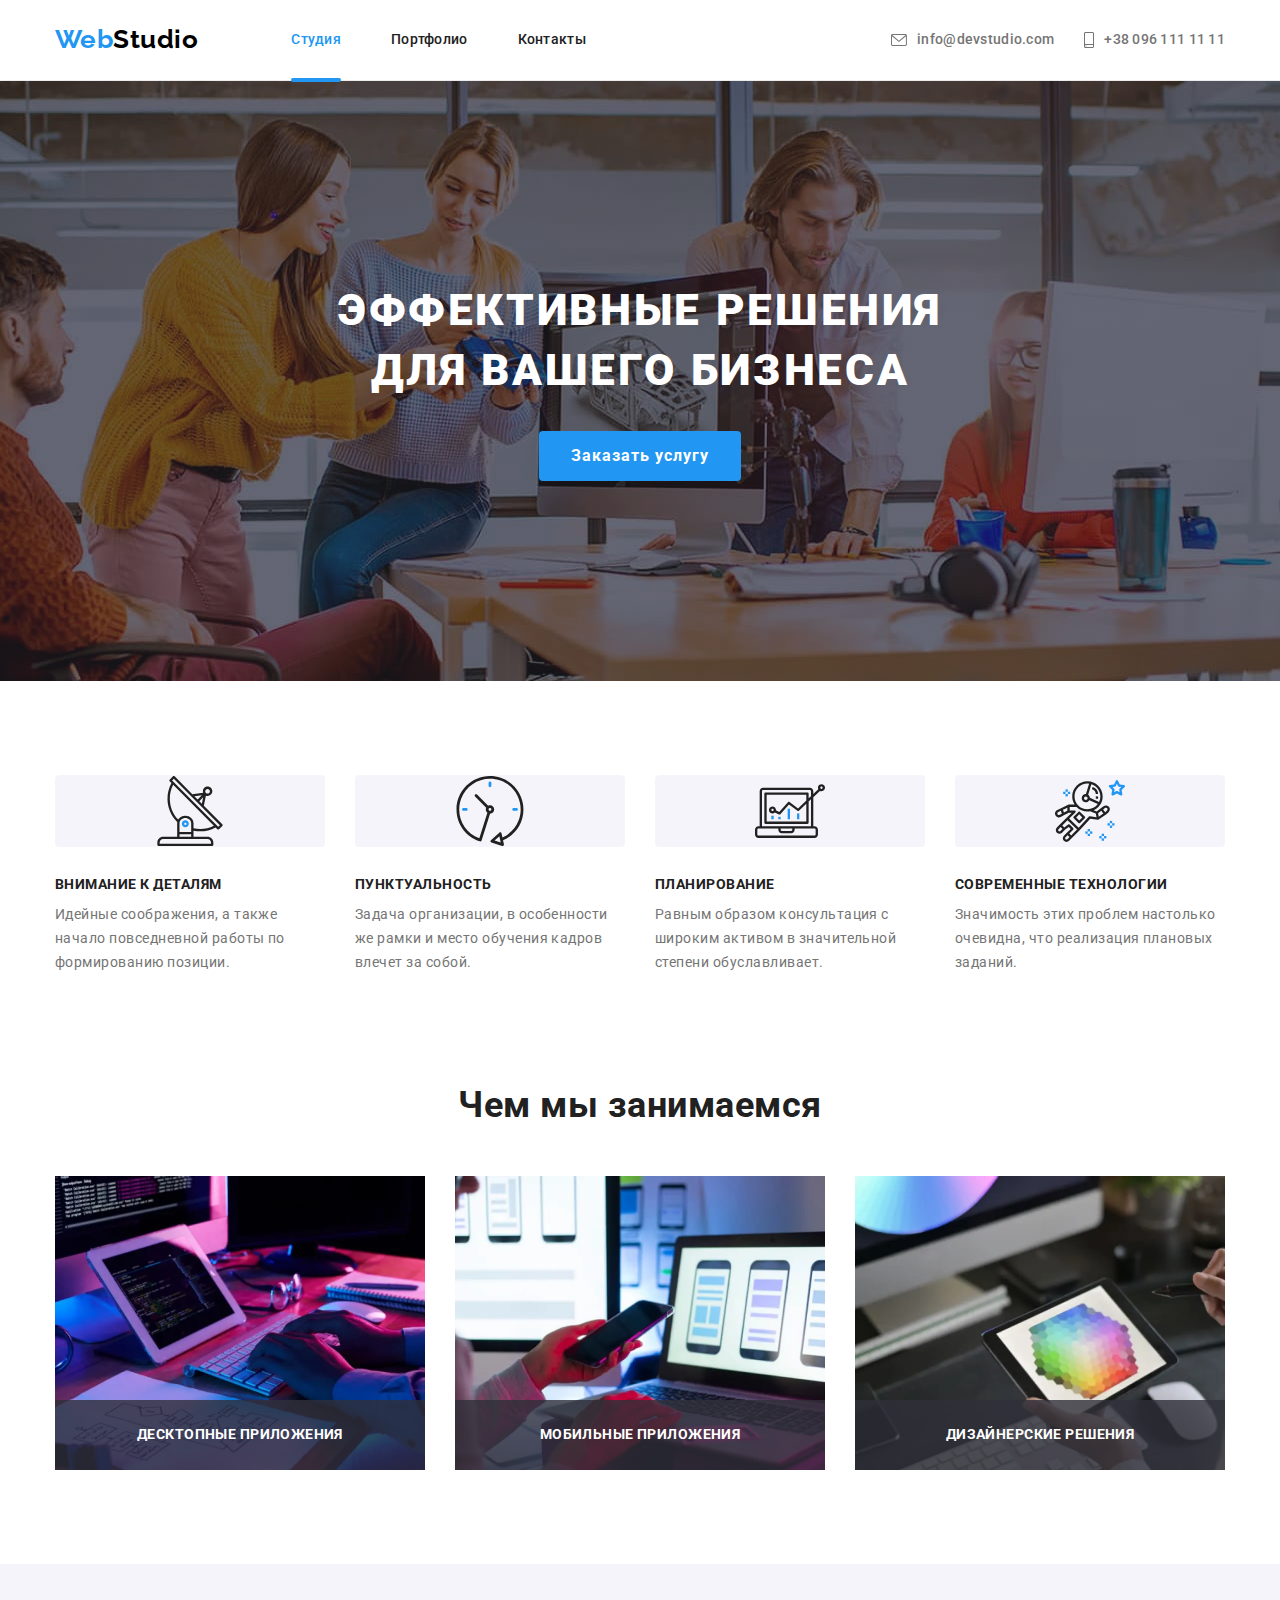
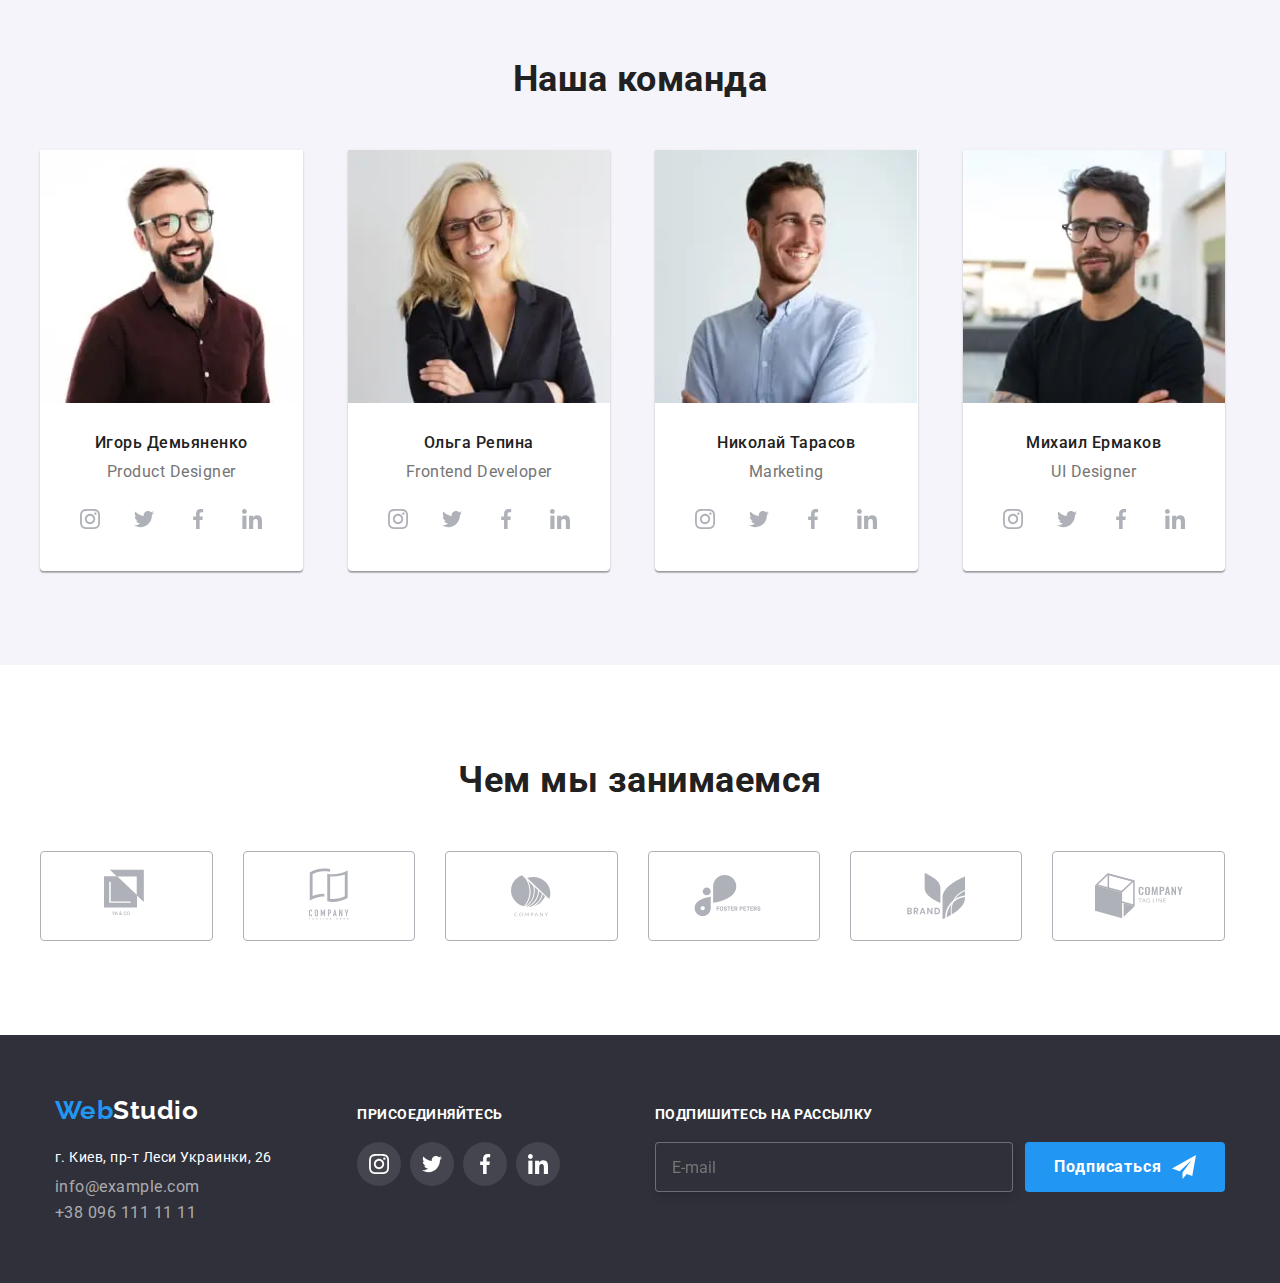
==== commit 11dbdcd7: "fixed" ====
--- a/index.html
+++ b/index.html
@@ -78,6 +78,7 @@
             <button data-modal-open type="button" class="button current" >Заказать услугу</button>
             <div class="backdrop is-hidden" data-modal>
                 <div class="modal">
+                    <div class="form"> 
                     <b class="modal__title"> Оставьте свои данные, мы вам перезвоним</b>
                     <div class="modal__window">
 
@@ -118,15 +119,16 @@
             <span class="checkbox__icon"></span>
             <span class="checkbox__label">Соглашаюсь с рассылкой и принимаю&nbsp;<a class="policy link" href="">Условия договора</a></span>
         </label>
-
-<button class="form__btn" type="submit">Отправить</button>
+<div class="button__container">
+<button class="form__btn" type="submit">Отправить</button></div>
 </div>
-
+</form>
 <button data-modal-close class="close"><svg class="close__icon" width="20" height="20">
         <use href="./images/symbol-defs5.svg#close-black-18dp-2-1-1"></use>
     </svg></button> 
         </div>
-</form>
+
+                </div>
                 </div>
             </div>
             
@@ -184,15 +186,15 @@
                     <img  class="works__image" 
                     src="./images/works/works_1_desktop.jpg" 
                     srcset="
+                    ./images/works/works_1_desktop.webp 1x,
+                    ./images/works/works_1_desktop@2x.webp 2x,
+                    ./images/works/works_1_desktop@3x.webp 3x                    
                     ./images/works/works_1_desktop.jpg 1x,
                     ./images/works/works_1_desktop@2x.jpg 2x,
                     ./images/works/works_1_desktop@3x.jpg 3x,
-                    ./images/works/works_1_desktop.webp 1x,
-                    ./images/works/works_1_desktop@2x.webp 2x,
-                    ./images/works/works_1_desktop@3x.webp 3x                    
                     "
                     alt="руки печатающие на клавиатуре"
-                    width="370"  />
+                    width="370" type="image/webp" />
                     <p class="works__description">
                         Десктопные приложения
                     </p>
@@ -201,30 +203,30 @@
                     <img class="works__image" 
                     src="./images/works/works_2_desktop.jpg"
                     srcset="
+                    ./images/works/works_2_desktop.webp 1x,
+                    ./images/works/works_2_desktop@2x.webp 2x,
+                    ./images/works/works_2_desktop@3x.webp 3x                   
                     ./images/works/works_2_desktop.jpg 1x,
                     ./images/works/works_2_desktop@2x.jpg 2x,
                     ./images/works/works_2_desktop@3x.jpg 3x,
-                    ./images/works/works_2_desktop.webp 1x,
-                    ./images/works/works_2_desktop@2x.webp 2x,
-                    ./images/works/works_2_desktop@3x.webp 3x                   
                     "
                      alt="в одной руке телефон, а другая на ноутбуке" 
-                     width="370"/>
+                     width="370" type="image/webp"/>
                     <p class="works__description">Мобильные приложения</p>
                 </li>
                 <li class="works__item">
                     <img class="works__image" 
                     src="./images/works/works_3_desktop.jpg"
                      srcset="
+                     ./images/works/works_3_desktop.webp 1x,
+                     ./images/works/works_3_desktop@2x.webp 2x,
+                     ./images/works/works_3_desktop@3x.webp 3x                    
                     ./images/works/works_3_desktop.jpg 1x,
                     ./images/works/works_3_desktop@2x.jpg 2x,
                     ./images/works/works_3_desktop@3x.jpg 3x,
-                    ./images/works/works_3_desktop.webp 1x,
-                    ./images/works/works_3_desktop@2x.webp 2x,
-                    ./images/works/works_3_desktop@3x.webp 3x                    
                     " 
                     alt="руки печатающие на клавиатуре" 
-                    width="370"/>
+                    width="370" type="image/webp"/>
                     <p class="works__description">Дизайнерские решения</p>
                 </li>
             </ul>
@@ -243,31 +245,31 @@
 <picture>
     <source 
     srcset="
+    ./images/team/optim-webp/mob/team__1__mob.webp 1x,
+    ./images/team/optim-webp/mob/team__1__mob@2x.webp 2x,
+    ./images/team/optim-webp/mob/team__1__mob@3x.webp 3x            
             ./images/team/optim-jpg/mob/team__1__mob.jpg 1x,
             ./images/team/optim-jpg/mob/team__1__mob@2x.jpg 2x,
             ./images/team/optim-jpg/mob/team__1__mob@3x.jpg 3x,
-            ./images/team/optim-webp/mob/team__1__mob.webp 1x,
-            ./images/team/optim-webp/mob/team__1__mob@2x.webp 2x,
-            ./images/team/optim-webp/mob/team__1__mob@3x.webp 3x            
             " 
     media="(max-width: 767px)" type="image/webp">
     <source srcset="
+    ./images/team/optim-webp/tabl/team__1__tabl.webp 1x,
+    ./images/team/optim-webp/tabl/team__1__tabl@2x.webp 2x,
+    ./images/team/optim-webp/tabl/team__1__tabl@3x.webp 3x
                 ./images/team/optim-jpg/tabl/team__1__tabl.jpg 1x,
                 ./images/team/optim-jpg/tabl/team__1__tabl@2x.jpg 2x,
                 ./images/team/optim-jpg/tabl/team__1__tabl@3x.jpg 3x,
-                ./images/team/optim-webp/tabl/team__1__tabl.webp 1x,
-                ./images/team/optim-webp/tabl/team__1__tabl@2x.webp 2x,
-                ./images/team/optim-webp/tabl/team__1__tabl@3x.webp 3x
                 "            
                  media="(min-width: 768px) and (max-width: 1199px)" 
                  type="image/webp">
     <source srcset="
+    ./images/team/optim-webp/desctop/team__1__desctop.webp 1x,
+    ./images/team/optim-webp/desctop/team__1__desctop@2x.webp 2x,
+    ./images/team/optim-webp/desctop/team__1__desctop@3x.webp 3x
                     ./images/team/optim-jpg/desctop/team__1__desctop.jpg 1x,
                     ./images/team/optim-jpg/desctop/team__1__desctop@2x.jpg 2x,
                     ./images/team/optim-jpg/desctop/team__1__desctop@3x.jpg 3x,
-                    ./images/team/optim-webp/desctop/team__1__desctop.webp 1x,
-                    ./images/team/optim-webp/desctop/team__1__desctop@2x.webp 2x,
-                    ./images/team/optim-webp/desctop/team__1__desctop@3x.webp 3x
                     " media="(min-width: 1200px)" 
                     type="image/webp">
     <img src="./images/team/optim-jpg/desctop/team__1__desctop.jpg"
@@ -318,28 +320,28 @@
         <div class="card__thumb">
     <picture>
     <source srcset="
+    ./images/team/optim-webp/mob/team__2__mob.webp 1x,
+    ./images/team/optim-webp/mob/team__2__mob@2x.webp 2x,
+    ./images/team/optim-webp/mob/team__2__mob@3x.webp 3x            
                 ./images/team/optim-jpg/mob/team__2__mob.jpg 1x,
                 ./images/team/optim-jpg/mob/team__2__mob@2x.jpg 2x,
                 ./images/team/optim-jpg/mob/team__2__mob@3x.jpg 3x,
-                ./images/team/optim-webp/mob/team__2__mob.webp 1x,
-                ./images/team/optim-webp/mob/team__2__mob@2x.webp 2x,
-                ./images/team/optim-webp/mob/team__2__mob@3x.webp 3x            
                 " media="(max-width: 767px)" type="image/webp">
     <source srcset="
+    ./images/team/optim-webp/tabl/team__2__tabl.webp 1x,
+    ./images/team/optim-webp/tabl/team__2__tabl@2x.webp 2x,
+    ./images/team/optim-webp/tabl/team__2__tabl@3x.webp 3x
                     ./images/team/optim-jpg/tabl/team__2__tabl.jpg 1x,
                     ./images/team/optim-jpg/tabl/team__2__tabl@2x.jpg 2x,
                     ./images/team/optim-jpg/tabl/team__2__tabl@3x.jpg 3x,
-                    ./images/team/optim-webp/tabl/team__2__tabl.webp 1x,
-                    ./images/team/optim-webp/tabl/team__2__tabl@2x.webp 2x,
-                    ./images/team/optim-webp/tabl/team__2__tabl@3x.webp 3x
                     " media="(min-width: 768px) and (max-width: 1199px)" type="image/webp">
     <source srcset="
+                    ./images/team/optim-webp/desctop/team__2__desctop.webp 1x,
+                    ./images/team/optim-webp/desctop/team__2__desctop@2x.webp 2x,
+                    ./images/team/optim-webp/desctop/team__2__desctop@3x.webp 3x
                         ./images/team/optim-jpg/desctop/team__2__desctop.jpg 1x,
                         ./images/team/optim-jpg/desctop/team__2__desctop@2x.jpg 2x,
                         ./images/team/optim-jpg/desctop/team__2__desctop@3x.jpg 3x,
-                        ./images/team/optim-webp/desctop/team__2__desctop.webp 1x,
-                        ./images/team/optim-webp/desctop/team__2__desctop@2x.webp 2x,
-                        ./images/team/optim-webp/desctop/team__2__desctop@3x.webp 3x
                         " media="(min-width: 1200px)" type="image/webp">
         <img src="./images/team/optim-jpg/desctop/team__2__desctop.jpg" 
         alt="фото" class="team__image" />
@@ -389,28 +391,28 @@
         <div class="card__thumb">
             <picture>
     <source srcset="
+    ./images/team/optim-webp/mob/team__3__mob.webp 1x,
+    ./images/team/optim-webp/mob/team__3__mob@2x.webp 2x,
+    ./images/team/optim-webp/mob/team__3__mob@3x.webp 3x            
                     ./images/team/optim-jpg/mob/team__3__mob.jpg 1x,
                     ./images/team/optim-jpg/mob/team__3__mob@2x.jpg 2x,
                     ./images/team/optim-jpg/mob/team__3__mob@3x.jpg 3x,
-                    ./images/team/optim-webp/mob/team__3__mob.webp 1x,
-                    ./images/team/optim-webp/mob/team__3__mob@2x.webp 2x,
-                    ./images/team/optim-webp/mob/team__3__mob@3x.webp 3x            
                     " media="(max-width: 767px)" type="image/webp">
     <source srcset="
+    ./images/team/optim-webp/tabl/team__3__tabl.webp 1x,
+    ./images/team/optim-webp/tabl/team__3__tabl@2x.webp 2x,
+    ./images/team/optim-webp/tabl/team__3__tabl@3x.webp 3x
                         ./images/team/optim-jpg/tabl/team__3__tabl.jpg 1x,
                         ./images/team/optim-jpg/tabl/team__3__tabl@2x.jpg 2x,
                         ./images/team/optim-jpg/tabl/team__3__tabl@3x.jpg 3x,
-                        ./images/team/optim-webp/tabl/team__3__tabl.webp 1x,
-                        ./images/team/optim-webp/tabl/team__3__tabl@2x.webp 2x,
-                        ./images/team/optim-webp/tabl/team__3__tabl@3x.webp 3x
                         " media="(min-width: 768px) and (max-width: 1199px)" type="image/webp">
     <source srcset="
+    ./images/team/optim-webp/desctop/team__3__desctop.webp 1x,
+    ./images/team/optim-webp/desctop/team__3__desctop@2x.webp 2x,
+    ./images/team/optim-webp/desctop/team__3__desctop@3x.webp 3x
                             ./images/team/optim-jpg/desctop/team__3__desctop.jpg 1x,
                             ./images/team/optim-jpg/desctop/team__3__desctop@2x.jpg 2x,
                             ./images/team/optim-jpg/desctop/team__3__desctop@3x.jpg 3x,
-                            ./images/team/optim-webp/desctop/team__3__desctop.webp 1x,
-                            ./images/team/optim-webp/desctop/team__3__desctop@2x.webp 2x,
-                            ./images/team/optim-webp/desctop/team__3__desctop@3x.webp 3x
                             " media="(min-width: 1200px)" type="image/webp">
             <img src="./images/team/optim-jpg/desctop/team__3__desctop.jpg"
             alt="фото" class="team__image" />
@@ -460,28 +462,28 @@
         <div class="card__thumb">
 <picture>
     <source srcset="
+    ./images/team/optim-webp/mob/team__4__mob.webp 1x,
+    ./images/team/optim-webp/mob/team__4__mob@2x.webp 2x,
+    ./images/team/optim-webp/mob/team__4__mob@3x.webp 3x            
                         ./images/team/optim-jpg/mob/team__4__mob.jpg 1x,
                         ./images/team/optim-jpg/mob/team__4__mob@2x.jpg 2x,
                         ./images/team/optim-jpg/mob/team__4__mob@3x.jpg 3x,
-                        ./images/team/optim-webp/mob/team__4__mob.webp 1x,
-                        ./images/team/optim-webp/mob/team__4__mob@2x.webp 2x,
-                        ./images/team/optim-webp/mob/team__4__mob@3x.webp 3x            
                         " media="(max-width: 767px)" type="image/webp">
     <source srcset="
+    ./images/team/optim-webp/tabl/team__4__tabl.webp 1x,
+    ./images/team/optim-webp/tabl/team__4__tabl@2x.webp 2x,
+    ./images/team/optim-webp/tabl/team__4__tabl@3x.webp 3x
                             ./images/team/optim-jpg/tabl/team__4__tabl.jpg 1x,
                             ./images/team/optim-jpg/tabl/team__4__tabl@2x.jpg 2x,
                             ./images/team/optim-jpg/tabl/team__4__tabl@3x.jpg 3x,
-                            ./images/team/optim-webp/tabl/team__4__tabl.webp 1x,
-                            ./images/team/optim-webp/tabl/team__4__tabl@2x.webp 2x,
-                            ./images/team/optim-webp/tabl/team__4__tabl@3x.webp 3x
                             " media="(min-width: 768px) and (max-width: 1199px)" type="image/webp">
     <source srcset="
+    ./images/team/optim-webp/desctop/team__4__desctop.webp 1x,
+    ./images/team/optim-webp/desctop/team__4__desctop@2x.webp 2x,
+    ./images/team/optim-webp/desctop/team__4__desctop@3x.webp 3x
                                 ./images/team/optim-jpg/desctop/team__4__desctop.jpg 1x,
                                 ./images/team/optim-jpg/desctop/team__4__desctop@2x.jpg 2x,
                                 ./images/team/optim-jpg/desctop/team__4__desctop@3x.jpg 3x,
-                                ./images/team/optim-webp/desctop/team__4__desctop.webp 1x,
-                                ./images/team/optim-webp/desctop/team__4__desctop@2x.webp 2x,
-                                ./images/team/optim-webp/desctop/team__4__desctop@3x.webp 3x
                                 " media="(min-width: 1200px)" type="image/webp">
     <img src="./images/team/optim-jpg/desctop/team__4__desctop.jpg" 
     alt="фото" class="team__image" /></div>
--- a/css/main.min.css
+++ b/css/main.min.css
@@ -1,2 +1,2 @@
-h1,h2,h3,h4,h5,h6,p{margin:0}ul,ol{margin:0;padding:0}img{display:block;max-width:100%;height:auto;padding:0}.link{text-decoration:none}.list{list-style:none;text-decoration:none;padding:0;margin:0}.address{font-style:normal}.container{margin-left:auto;margin-right:auto;padding-left:15px;padding-right:15px}@media screen and (max-width: 767px){.container{width:480px}}@media screen and (min-width: 768px){.container{width:768px}}@media screen and (min-width: 1200px){.container{width:1200px}}/*! modern-normalize v0.6.0 | MIT License | https://github.com/sindresorhus/modern-normalize */*,*::before,*::after{box-sizing:border-box}:root{-moz-tab-size:4;tab-size:4}html{line-height:1.15;-webkit-text-size-adjust:100%}body{margin:0}body{font-family:system-ui,-apple-system,"Segoe UI",Roboto,Helvetica,Arial,sans-serif,"Apple Color Emoji","Segoe UI Emoji"}hr{height:0}abbr[title]{text-decoration:underline dotted}b,strong{font-weight:bolder}code,kbd,samp,pre{font-family:SFMono-Regular, Consolas, 'Liberation Mono', Menlo, monospace;font-size:1em}small{font-size:80%}sub,sup{font-size:75%;line-height:0;position:relative;vertical-align:baseline}sub{bottom:-0.25em}sup{top:-0.5em}button,input,optgroup,select,textarea{font-family:inherit;font-size:100%;line-height:1.15;margin:0}button,select{text-transform:none}button,[type='button'],[type='reset'],[type='submit']{-webkit-appearance:button}button::-moz-focus-inner,[type='button']::-moz-focus-inner,[type='reset']::-moz-focus-inner,[type='submit']::-moz-focus-inner{border-style:none;padding:0}button:-moz-focusring,[type='button']:-moz-focusring,[type='reset']:-moz-focusring,[type='submit']:-moz-focusring{outline:1px dotted ButtonText}fieldset{padding:0.35em 0.75em 0.625em}legend{padding:0}progress{vertical-align:baseline}[type='number']::-webkit-inner-spin-button,[type='number']::-webkit-outer-spin-button{height:auto}[type='search']{-webkit-appearance:textfield;outline-offset:-2px}[type='search']::-webkit-search-decoration{-webkit-appearance:none}::-webkit-file-upload-button{-webkit-appearance:button;font:inherit}summary{display:list-item}.icon-check{background-image:url("../images/check.svg")}.nav,.contact,.clients,.feature,.works,.team__card,.social--team,.footer__link,.social,.filters,.portfolio,.portfolio__link{list-style:none;text-decoration:none;padding:0;margin:0}.header__line{margin-left:auto;margin-right:auto;width:1200px;padding-left:15px;padding-right:15px}.form__btn{display:inline-flex;justify-content:center;align-items:center;min-width:200px;min-height:50px;color:#ffffff;background-color:#2196f3;font-family:inherit;font-weight:700;font-size:16px;line-height:1.88;letter-spacing:0.06em;cursor:pointer;border:none;border-radius:4px;box-shadow:0;transition:box-shadow 500ms cubic-bezier(0.4, 0, 0.2, 1),background-color 500ms cubic-bezier(0.4, 0, 0.2, 1)}.form__btn:hover,.form__btn :focus{background-color:#188ce8;box-shadow:0px 4px 4px rgba(0,0,0,0.15)}.visually-hidden{position:absolute;width:1px;height:1px;margin:-1px;border:0;padding:0;white-space:nowrap;clip-path:inset(100%);clip:rect(0 0 0 0);overflow:hidden}body{color:#757575;font-family:"Roboto",sans-serif;letter-spacing:0.03em}body.modal-open{overflow:hidden}.container{margin-left:auto;margin-right:auto;padding-left:15px;padding-right:15px}@media screen and (max-width: 767px){.container{width:480px}}@media screen and (min-width: 768px){.container{width:768px}}@media screen and (min-width: 1200px){.container{width:1200px}}.logo{color:#000000;font-family:'Raleway', sans-serif;font-weight:bold;text-decoration:none}@media screen and (max-width: 767px){.logo{font-size:24px;line-height:28px}}@media screen and (min-width: 768px){.logo{margin-right:88px;font-size:24px;line-height:28px}}@media screen and (min-width: 1200px){.logo{margin-right:93px;font-size:26px;line-height:1.2}}.logo__web{color:#2196f3}.logo__invert{color:#ffffff}@media screen and (max-width: 1299px){.logo__invert{display:block;margin:0 auto}}.header{border-bottom:1px solid #ececec;position:relative}@media screen and (max-width: 767px){.header__line{display:flex;align-items:center;justify-content:space-between}}@media screen and (min-width: 768px){.header__line{display:flex;align-items:center;justify-content:flex-end}}@media screen and (min-width: 1200px){.header__line{display:flex;align-items:center;justify-content:flex-end}}@media screen and (max-width: 767px){.header__nav{display:flex;align-items:center;justify-content:space-between;min-height:80px}}@media screen and (min-width: 768px){.header__nav{display:inline-flex;align-items:center;justify-content:space-between;width:100%}}@media screen and (min-width: 1200px){.header__nav{display:flex;align-items:center;justify-content:space-between;width:100%}}@media screen and (min-width: 768px){.nav{display:flex;margin-right:84px}}@media screen and (min-width: 1200px){.nav{display:flex;margin-right:280px}}.nav__link{color:#212121;text-decoration:none;transition:color 500ms cubic-bezier(0.4, 0, 0.2, 1)}@media screen and (min-width: 768px){.nav__link{display:block;padding-top:32px;padding-bottom:32px;letter-spacing:0.02em;font-weight:500;font-size:14px;line-height:1.14}}@media screen and (min-width: 1200px){.nav__link{display:block;padding-top:32px;padding-bottom:32px;letter-spacing:0.02em;font-weight:500;font-size:14px;line-height:1.14}}.nav__link.current{color:#2196f3;transition:background-color 500ms cubic-bezier(0.4, 0, 0.2, 1)}@media screen and (min-width: 768px){.nav__link.current::after{display:block;width:100%;height:4px;border-radius:2px;bottom:-2px;content:'';position:absolute;background-color:#2196f3;transform:translate(0, 0);opacity:1}}@media screen and (min-width: 1200px){.nav__link.current::after{display:block;width:100%;height:4px;border-radius:2px;bottom:-2px;content:'';position:absolute;background-color:#2196f3;transform:translate(0, 0);opacity:1}}.nav__link:hover,.nav__link:focus{color:#2196f3}@media screen and (min-width: 768px){.contact{display:block;align-items:center;margin-left:auto}}@media screen and (min-width: 1200px){.contact{display:flex;justify-content:flex-end}}@media screen and (max-width: 767px){.nav__item{text-align:left;font-weight:500;font-size:40px;line-height:1.17;letter-spacing:0.02em;margin-bottom:32px}}@media screen and (min-width: 768px){.nav__item{position:relative}.nav__item:not(:last-child){margin-right:50px}}@media screen and (min-width: 1200px){.nav__item{position:relative}.nav__item:not(:last-child){margin-right:50px}.nav__item:last-child{margin-right:0px}}@media screen and (min-width: 1200px){.nav__item{position:relative}}@media screen and (min-width: 1200px){.contact__item:not(:last-child){margin-right:30px}}.nav__email,.nav__tel{font-weight:500;line-height:1.14;letter-spacing:0.02em;color:#757575;display:flex;align-items:baseline;transition:color 500ms cubic-bezier(0.4, 0, 0.2, 1)}@media screen and (min-width: 768px){.nav__email,.nav__tel{font-size:12px}}@media screen and (min-width: 1200px){.nav__email,.nav__tel{font-size:14px}}@media screen and (max-width: 767px){.nav__email{margin-top:302px;margin-bottom:10px;font-weight:500;font-size:24px;line-height:28px;letter-spacing:0.02em;transition:font-size 250ms cubic-bezier(0.4, 0, 0.2, 1)}}@media screen and (min-width: 768px){.nav__email{margin-bottom:10px}}@media screen and (min-width: 1200px){.nav__email{margin-bottom:0px}}@media screen and (max-width: 767px){.nav__tel{margin-bottom:64px;color:#757575;transform:translateY(-300%);font-weight:500;font-size:24px;line-height:28px;letter-spacing:0.02em;transition:font-size 250ms cubic-bezier(0.4, 0, 0.2, 1)}}.nav__icon{display:none}@media screen and (min-width: 768px){.nav__icon{display:inline-block;align-self:center;stroke-width:0;stroke:currentColor;fill:#757575;margin-right:10px;padding:0;transition:fill 250ms cubic-bezier(0.4, 0, 0.2, 1)}}@media screen and (min-width: 1200px){.nav__icon{display:inline-block;align-self:center;stroke-width:0;stroke:currentColor;fill:#757575;margin-right:10px;padding:0;transition:fill 250ms cubic-bezier(0.4, 0, 0.2, 1)}}.nav__email:hover .nav__icon,.nav__email:focus .nav__icon,.nav__tel:hover .nav__icon,.nav__tel:focus .nav__icon{fill:#2196f3}.nav__email:hover,.nav__email:focus,.nav__tel:hover,.nav__tel:focus{color:#2196f3}@media screen and (max-width: 767px){.nav__email:hover,.nav__email:focus,.nav__tel:hover,.nav__tel:focus{font-weight:500;font-size:34px;line-height:1.17;letter-spacing:0.02em}}@media screen and (max-width: 767px){.social-menu{display:flex;font-weight:500;font-size:18px;line-height:1.22;letter-spacing:0.02em;color:#2196f3}}@media screen and (min-width: 768px){.social-menu{display:none}}.social-menu__item:not(:last-child){padding-right:10px;margin-right:10px;border-right:1px solid rgba(33,33,33,0.2)}.menu-button .icon-cross{display:none}.menu-button.is-open .icon-cross{display:block}.menu-button.is-open .icon-menu{display:none}.menu-button{position:absolute;top:18px;right:22px;z-index:2;display:inline-flex;margin:0;padding:0;border:none;background-color:transparent;transition-property:fill;transition-duration:250ms}@media screen and (min-width: 768px){.menu-button{display:none}}.menu-button:hover .icon-cross,.menu-button:focus .icon-cross{fill:#2196f3}.menu-button:hover .icon-menu,.menu-button:focus .icon-menu{fill:#2196f3}@media screen and (max-width: 767px){.menu-container{display:none;position:absolute;border:none;top:0;left:0;z-index:1;width:100%;height:auto;background-color:#fff;border:none;padding:48px 40px}.menu-container.is-open{display:block}}@media screen and (min-width: 768px){.menu-container{display:flex;align-items:center;flex-grow:1}}.section__title{font-weight:700;line-height:1.17;text-align:center;color:#212121}@media screen and (max-width: 767px){.section__title{font-size:28px;padding-bottom:30px}}@media screen and (min-width: 768px){.section__title{font-size:28px;padding-bottom:30px}}@media screen and (min-width: 1200px){.section__title{font-size:36px;padding-bottom:50px}}@media screen and (max-width: 767px){.client{padding-top:60px;padding-bottom:60px}}@media screen and (min-width: 768px){.client{padding-top:60px;padding-bottom:60px}}@media screen and (min-width: 1200px){.client{padding-top:94px;padding-bottom:94px}}@media screen and (max-width: 767px){.clients{display:flex;justify-content:center;flex-wrap:wrap;margin-top:-15px;margin-left:-15px}}@media screen and (min-width: 768px){.clients{display:flex;flex-wrap:wrap;margin-top:-15px;margin-left:-15px}}@media screen and (min-width: 1200px){.clients{display:flex;margin-left:calc(-1 * $flex-gap)}}@media screen and (max-width: 767px){.client__item{margin-top:15px;margin-left:15px}}@media screen and (min-width: 768px){.client__item{margin-top:15px;margin-left:15px}}@media screen and (min-width: 1200px){.client__item{margin-left:30px}}@media screen and (min-width: 1200px){.client__item:first-child{margin-left:0}}.client__link{border:1px solid #afb1b8;border-radius:4px;display:inline-flex;align-items:center;justify-content:center;fill:#afb1b8;transition:border 500ms cubic-bezier(0.4, 0, 0.2, 1);transition:fill 500ms cubic-bezier(0.4, 0, 0.2, 1)}@media screen and (max-width: 767px){.client__link{width:210px;height:90px}}@media screen and (min-width: 768px){.client__link{width:226px;height:90px}}@media screen and (min-width: 1200px){.client__link{margin-bottom:30px;width:170px;height:90px}}.client__link:hover,.client__link :focus{border:1px solid #2196f3;cursor:pointer;transition:border 500ms cubic-bezier(0.4, 0, 0.2, 1)}.client__logo{fill:#afb1b8}.client__link:hover .client__logo,.client__link:focus .client__logo{fill:#2196f3;cursor:pointer;transition:fill 500ms cubic-bezier(0.4, 0, 0.2, 1)}@media screen and (max-width: 767px){.section__feature{padding-top:60px;padding-bottom:60px}}@media screen and (min-width: 768px){.section__feature{padding-top:60px;padding-bottom:60px}}@media screen and (min-width: 1200px){.section__feature{padding-top:94px;padding-bottom:0px}}@media screen and (min-width: 768px){.feature{display:flex;flex-wrap:wrap;margin:-15px}}@media screen and (min-width: 1200px){.feature{display:flex;flex-wrap:nowrap;margin-left:calc(-1 * $flex-gap)}}.feature__title{color:#212121;text-transform:uppercase;margin-top:30px}@media screen and (max-width: 767px){.feature__title{font-size:14px;font-weight:700;line-height:1.14}}@media screen and (min-width: 768px){.feature__title{font-size:14px;font-weight:700;line-height:1.14}}@media screen and (min-width: 1200px){.feature__title{font-size:14px;font-weight:700;line-height:1.14}}.feature__description{font-size:14px;line-height:1.71;margin-top:10px}.feature__item:not(:last-child){margin-bottom:30px}@media screen and (min-width: 768px){.feature__item{width:calc((100% - 4 * 15px) / 2);margin:15px}}@media screen and (min-width: 1200px){.feature__item{flex-basis:calc(100% / 4 - $flex-gap);margin-left:30px;margin:15px}}.feature__image{border:1px solid #f5f4fa;background-color:#f5f4fa;display:flex;align-items:center;justify-content:center}@media screen and (max-width: 767px){.feature__image{width:450px;height:120px}}@media screen and (min-width: 768px){.feature__image{width:354px;height:120px}}@media screen and (min-width: 1200px){.feature__image{width:270px;height:120px;margin-bottom:30px;border-radius:4px}}.feature__image--svg{width:70px;height:70px}.hero{background-image:linear-gradient(to right, rgba(47,48,58,0.4), rgba(47,48,58,0.4)),url("../images/hero/optim-jpg/hero__mob.jpg.jpg");background-color:#2f303a;background-repeat:no-repeat;background-position:center;background-size:cover;margin-left:auto;margin-right:auto}@media screen and (min-width: 340px) and (max-width: 767px){.hero{width:100%;height:400px;min-width:480px;padding:118px 60px;background-image:linear-gradient(to right, rgba(47,48,58,0.4), rgba(47,48,58,0.4)),url("../images/hero/optim-jpg/hero__mob.jpg")}}@media screen and (min-width: 340px) and (max-width: 767px) and (min-device-pixel-ratio: 2), screen and (min-width: 340px) and (max-width: 767px) and (min-resolution: 192dpi), screen and (min-width: 340px) and (max-width: 767px) and (min-resolution: 2dppx){.hero{background-image:linear-gradient(to right, rgba(47,48,58,0.4), rgba(47,48,58,0.4)),url(../images/hero/optim-jpg/hero__mob@2x.jpg)}}@media screen and (min-width: 340px) and (max-width: 767px) and (min-device-pixel-ratio: 3), screen and (min-width: 340px) and (max-width: 767px) and (min-resolution: 288dpi), screen and (min-width: 340px) and (max-width: 767px) and (min-resolution: 3dppx){.hero{background-image:linear-gradient(to right, rgba(47,48,58,0.4), rgba(47,48,58,0.4)),url(../images/hero/optim-jpg/hero__mob@3x.jpg)}}@media screen and (min-width: 768px){.hero{width:100%;max-width:768px;padding:118px 204px;background-image:linear-gradient(to right, rgba(47,48,58,0.4), rgba(47,48,58,0.4)),url("../images/hero/optim-jpg/hero__tabl.jpg")}}@media screen and (min-width: 768px) and (min-device-pixel-ratio: 2), screen and (min-width: 768px) and (min-resolution: 192dpi), screen and (min-width: 768px) and (min-resolution: 2dppx){.hero{background-image:linear-gradient(to right, rgba(47,48,58,0.4), rgba(47,48,58,0.4)),url(../images/hero/optim-jpg/hero__tabl@2x.jpg)}}@media screen and (min-width: 768px) and (min-device-pixel-ratio: 3), screen and (min-width: 768px) and (min-resolution: 288dpi), screen and (min-width: 768px) and (min-resolution: 3dppx){.hero{background-image:linear-gradient(to right, rgba(47,48,58,0.4), rgba(47,48,58,0.4)),url(../images/hero/optim-jpg/hero__tabl@3x.jpg)}}@media screen and (min-width: 1200px){.hero{width:100%;max-width:1600px;height:600px;padding-top:200px;padding-bottom:200px;background-image:linear-gradient(to right, rgba(47,48,58,0.4), rgba(47,48,58,0.4)),url("../images/hero/optim-jpg/hero__desktop.jpg")}}@media screen and (min-width: 1200px) and (min-device-pixel-ratio: 2), screen and (min-width: 1200px) and (min-resolution: 192dpi), screen and (min-width: 1200px) and (min-resolution: 2dppx){.hero{background-image:linear-gradient(to right, rgba(47,48,58,0.4), rgba(47,48,58,0.4)),url(../images/hero/optim-jpg/hero__desktop@2x.jpg)}}@media screen and (min-width: 1200px) and (min-device-pixel-ratio: 3), screen and (min-width: 1200px) and (min-resolution: 288dpi), screen and (min-width: 1200px) and (min-resolution: 3dppx){.hero{background-image:linear-gradient(to right, rgba(47,48,58,0.4), rgba(47,48,58,0.4)),url(../images/hero/optim-jpg/hero__desktop@3x.jpg)}}.hero__title{font-weight:900;text-align:center;letter-spacing:0.06em;text-transform:uppercase;color:#ffffff;margin-left:auto;margin-right:auto}@media screen and (max-width: 767px){.hero__title{font-size:26px;line-height:1.62}}@media screen and (min-width: 768px){.hero__title{font-size:26px;line-height:1.62}}@media screen and (min-width: 1200px){.hero__title{padding-bottom:30px;font-size:44px;line-height:1.36;max-width:696px}}.button.current{color:#ffffff;background:#2196f3;font-family:inherit;font-weight:700;font-size:16px;line-height:1.88;display:flex;align-items:center;letter-spacing:0.06em;cursor:pointer;min-width:200px;min-height:50px;margin-top:0px;margin-right:auto;margin-left:auto;padding:10px 32px;border-radius:4px;border:none;transition:color 500ms cubic-bezier(0.4, 0, 0.2, 1),background-color 500ms cubic-bezier(0.4, 0, 0.2, 1)}.button.current:hover,.button.current :focus{background:#188ce8}@media screen and (max-width: 1199px){.section__works{display:none}}@media screen and (min-width: 1200px){.section__works{padding-top:94px;padding-bottom:94px}}.works{display:flex;margin-left:calc(-1 * $flex-gap);min-width:370px;padding:0}.works__item{flex-basis:calc(100% / 3 - $flex-gap);margin-right:30px;display:block;position:relative;background-color:#fff}.works__item:last-child{margin-right:0}.works__description{width:100%;height:70px;background-color:rgba(47,48,58,0.8);position:absolute;bottom:0;right:0;padding-top:27px;overflow:hidden;font-family:Roboto;font-style:normal;font-weight:700;font-size:14px;line-height:1.14;text-align:center;letter-spacing:0.03em;text-transform:uppercase;color:#fff}.section__team{background-color:#f5f4fa}@media screen and (max-width: 767px){.section__team{padding-top:60px;padding-bottom:60px}}@media screen and (min-width: 768px){.section__team{padding-top:60px;padding-bottom:60px}}@media screen and (min-width: 1200px){.section__team{padding-top:94px;padding-bottom:94px}}@media screen and (min-width: 768px){.team__card{display:flex;flex-wrap:wrap;margin:-15px}}@media screen and (min-width: 1200px){.team__card{flex-basis:calc(100% / 4 - $flex-gap);display:flex;flex-wrap:nowrap;margin-left:calc(-1 * $flex-gap);margin-top:calc(-1 * $flex-gap)}}.team__item{box-shadow:0px 1px 3px rgba(0,0,0,0.12),0px 1px 1px rgba(0,0,0,0.14),0px 2px 1px rgba(0,0,0,0.2);border-radius:0px 0px 4px 4px;background-color:#ffffff}@media screen and (min-width: 768px){.team__item{width:calc((100% - 4 * 15px) / 2);margin:15px}}@media screen and (min-width: 1200px){.team__item{flex-basis:auto;margin-left:30px}}@media screen and (min-width: 1200px){.team__item:first-child{margin-left:0}}@media screen and (min-width: 320px){.card__thumb{display:flex;justify-content:center;align-items:center}}.team__name{color:#212121;font-weight:500;font-size:16px;line-height:1.19;text-align:center;margin-top:30px}.team__position{font-size:16px;line-height:1.19;text-align:center;margin-top:10px;margin-bottom:16px}.social--team{display:flex;align-items:center;justify-content:center}.social__ellipce--team{width:44px;height:44px;margin-bottom:30px;border-radius:50%;padding:12px;list-style:none;display:flex;align-items:center;justify-content:center;transition:background-color 500ms cubic-bezier(0.4, 0, 0.2, 1),fill 500ms cubic-bezier(0.4, 0, 0.2, 1)}.social__item--team .social__ellipce--team:hover,.social__item--team .social__ellipce--team:focus{background-color:#2196f3;cursor:pointer}.social__item--team:not(:last-child){margin-right:10px}.social__icon--team{fill:#afb1b8}.social__ellipce--team:hover .social__icon--team,.social__ellipce--team:focus .social__icon--team{fill:#ffffff}.backdrop{z-index:3;position:fixed;top:0;left:0;width:100%;height:100%;background-color:rgba(47,48,58,0.4);opacity:1;transition:opacity 300ms cubic-bezier(0.4, 0, 0.2, 1);padding:93px 15px;overflow-y:scroll}.backdrop.is-hidden{opacity:0;pointer-events:none;transition:300ms cubic-bezier(0.4, 0, 0.2, 1)}.backdrop.is-hidden .modal{transition:transform 300ms cubic-bezier(0.4, 0, 0.2, 1)}.close{width:30px;height:30px;border-radius:50%;background-color:#fff;border:1px solid rgba(0,0,0,0.1);display:block;position:absolute;top:8px;right:8px;cursor:pointer;display:inline-flex;align-items:center;justify-content:center;fill:#000;transition:fill 300ms cubic-bezier(0.4, 0, 0.2, 1),border 300ms cubic-bezier(0.4, 0, 0.2, 1)}.close:hover,.close :focus{fill:#2196f3;border:1px solid #2196f3}.modal{opacity:1;transition:300ms cubic-bezier(0.4, 0, 0.2, 1);border-radius:4px;max-width:450px;background-color:#fff}@media screen and (min-width: 480px){.modal{position:absolute;right:0;left:0;margin:auto;max-width:450px;width:100%;padding:40px}}@media screen and (min-width: 1200px){.modal{min-height:580px;max-width:528px;width:100%;padding:40px 15px}}.modal__form{width:448px;margin-left:auto;margin-right:auto;padding:0px;border:none}.modal__title{font-family:inherit;font-weight:700;font-size:20px;line-height:1.15;display:flex;justify-content:center;align-items:center;width:100%;text-align:center;color:#212121}.modal__input--wrapper{display:block;margin-top:4px;margin-bottom:10px;position:relative}.modal__wrapper{margin-top:12px}.modal__label{margin-top:10px;margin-bottom:4px;font-size:12px;line-height:1.16;letter-spacing:0.01em;color:#757575}.comment::placeholder{font-size:12px;line-height:1.16;letter-spacing:0.01em;color:rgba(117,117,117,0.5)}.policy.link{color:#2196f3}.field__checkbox{display:flex;align-items:center;margin-top:10px}.checkbox{position:absolute;width:1px;height:1px;margin:-1px;border:0;padding:0;clip:rect(0 0 0 0);overflow:hidden}.checkbox__label{transition:transform 250ms cubic-bezier(0.4, 0, 0.2, 1);font-size:12px;line-height:1.16;margin-right:auto}@media screen and (min-width: 1200px){.checkbox__label{font-size:14px;line-height:1.71}}.checkbox__icon{display:inline-block;width:16px;height:15px;margin-right:8px;background-image:url("../images/Vector.svg");border:#212121;transition:transform 250ms cubic-bezier(0.4, 0, 0.2, 1)}@media screen and (min-width: 1200px){.checkbox__icon{margin-left:10px}}.checkbox:checked+.checkbox__icon{transform:scale(1.2);border-color:transparent;background-color:#2196f3;background-image:url("../images/check.svg");background-size:contain;background-origin:border-box}.form__btn{margin-right:115px;margin-left:115px;margin-top:30px;box-shadow:0px 4px 4px rgba(0,0,0,0.15)}.comment{display:block;width:370px;height:120px;margin-top:4px;border:1px solid rgba(33,33,33,0.2);box-sizing:border-box;border-radius:4px;resize:none;padding:12px 16px;transition:border 500ms cubic-bezier(0.4, 0, 0.2, 1)}@media screen and (min-width: 1200px){.comment{width:100%}}.comment:focus,.comment:hover{border:1px solid #2196f3}.comment:focus{outline:none;border-color:#2196f3}.modal__input{width:370px;height:40px;padding-left:40px;border:1px solid rgba(33,33,33,0.2);box-sizing:border-box;border-radius:4px;cursor:pointer;transition:border 500ms cubic-bezier(0.4, 0, 0.2, 1);display:flex;flex-direction:column;position:relative}@media screen and (min-width: 1200px){.modal__input{width:448px}}.modal__input:hover{border:1px solid #2196f3}.modal__input:focus{outline:none;border:1px solid #2196f3}.modal__icon{position:absolute;top:50%;left:12px;transform:translateY(-50%);display:block;width:20px;height:20px;transition:fill 500ms cubic-bezier(0.4, 0, 0.2, 1)}.modal__input:focus ~ .modal__icon,.modal__input:hover ~ .modal__icon{fill:#2196f3}@media screen and (max-width: 1199px){.footer__wrap{text-align:center}}@media screen and (min-width: 1200px){.footer__wrap{text-align:left}}.footer{background:#2f303a;padding-top:60px;padding-bottom:60px}.footer__adress{color:#ffffff;font-size:14px;font-style:normal;line-height:1.71;margin-bottom:8px;margin-top:20px}.footer__mail{margin-bottom:8px}.footer__link{color:rgba(255,255,255,0.6);font-style:normal}@media screen and (min-width: 768px){.footer__wrap{display:flex;flex-wrap:wrap;align-items:baseline;justify-content:space-around}}@media screen and (min-width: 1200px){.footer__wrap{display:flex;flex-wrap:nowrap;align-items:baseline;margin-left:auto;margin-right:auto;width:1200px;padding-left:15px;padding-right:15px;justify-content:space-between}}@media screen and (min-width: 1200px){.footer__column{margin-right:70px}}@media screen and (min-width: 768px){.footer__column--input{margin-top:60px}}@media screen and (min-width: 1200px){.footer__column--input{margin-top:0px}}@media screen and (min-width: 320px){.footer__social--b{color:#ffffff;font-size:14px;font-style:normal;line-height:1.17;letter-spacing:0.03em;text-transform:uppercase;margin-bottom:20px;display:inline-block;margin-top:60px}}@media screen and (min-width: 768px){.footer__social--b{margin-top:0px}}@media screen and (min-width: 1200px){.footer__social--b{margin-top:0px}}.social{display:flex}@media screen and (max-width: 767px){.social{justify-content:center}}.social__ellipce--footer{width:44px;height:44px;display:inline-flex;align-items:center;justify-content:center;margin-right:9px;border-radius:50%;padding:12px;background-color:rgba(255,255,255,0.1);list-style:none;transition:background-color 500ms cubic-bezier(0.4, 0, 0.2, 1)}.social__item--footer .social__ellipce--footer:hover,.social__item--footer .social__ellipce--footer:focus{background-color:#2196f3;cursor:pointer}.social__icon--footer{fill:#ffffff;align-self:center;margin-right:auto}@media screen and (min-width: 1200px){.footer__column--input{display:flex;flex-direction:column}}.form__mail{width:95%;height:50px;font-size:16px;line-height:1.25;border:1px solid rgba(255,255,255,0.3);background-color:#2f303a;filter:drop-shadow(0px 4px 4px rgba(0,0,0,0.15));border-radius:4px;padding-left:16px;padding-top:15px;padding-bottom:15px;margin-bottom:20px;color:rgba(255,255,255,0.3)}@media screen and (min-width: 1200px){.form__mail{width:358px;margin-right:12px;margin-left:0}}.form__btn--footer{display:inline-flex;align-items:center;justify-content:center;min-width:200px;min-height:50px;color:#ffffff;background-color:#2196f3;font-family:inherit;font-weight:700;font-size:16px;line-height:1.88;letter-spacing:0.06em;cursor:pointer;border:none;border-radius:4px;box-shadow:0;transition:box-shadow 500ms cubic-bezier(0.4, 0, 0.2, 1),background-color 500ms cubic-bezier(0.4, 0, 0.2, 1)}.form__btn--footer:hover,.form__btn--footer :focus{background-color:#188ce8;box-shadow:0px 4px 4px rgba(0,0,0,0.15)}@media screen and (min-width: 1200px){.form__subscription{display:flex;justify-content:space-between}}.form__icon{margin-left:10px;display:inline-block;align-self:center;stroke-width:0;stroke:currentColor;fill:#fff;padding:0}.filters{font-weight:500;font-size:16px;line-height:1.62;padding:0;list-style:none;margin-bottom:40px;display:flex;flex-wrap:wrap;margin-bottom:40px}@media screen and (min-width: 768px){.filters{display:flex;align-items:center;justify-content:center;margin-bottom:30px;flex-wrap:wrap}}@media screen and (min-width: 1200px){.filters{margin-bottom:50px}}.button__filter{background-color:#f5f4fa;cursor:pointer;border-radius:4px;border:0px;padding:6px 22px;flex-basis:5;margin-right:8px;transition:background-color 500ms cubic-bezier(0.4, 0, 0.2, 1),color 500ms cubic-bezier(0.4, 0, 0.2, 1),box-shadow 500ms cubic-bezier(0.4, 0, 0.2, 1)}@media screen and (max-width: 767px){.button__filter:first-child{margin-bottom:15px}}.button__filter:hover,.button__filter :focus{color:#ffffff;background-color:#2196f3;box-shadow:0px 3px 1px rgba(0,0,0,0.1),0px 1px 2px rgba(0,0,0,0.08),0px 2px 2px rgba(0,0,0,0.12)}.button__filter.current{color:#ffffff;background-color:#2196f3;box-shadow:0px 3px 1px rgba(0,0,0,0.1),0px 1px 2px rgba(0,0,0,0.08),0px 2px 2px rgba(0,0,0,0.12);border-radius:4px}@media screen and (min-width: 320px){.container__filters{padding-bottom:60px;padding-top:60px}}@media screen and (min-width: 1200px){.container__filters{padding-bottom:94px;padding-top:94px}}.portfolio{list-style:none;cursor:pointer}@media screen and (min-width: 768px){.portfolio{display:flex;flex-wrap:wrap;align-items:stretch;margin-left:-30px;margin-top:-30px}}@media screen and (min-width: 1200px){.portfolio{display:flex;flex-wrap:wrap;margin-left:-30px;margin-top:-30px}}@media screen and (min-width: 768px){.portfolio__item{flex-basis:calc(100% / 2 - 30px);margin-left:30px;margin-top:30px}}@media screen and (min-width: 1200px){.portfolio__item{flex-basis:calc(100% / 3 - 30px);margin-left:30px;margin-top:30px}}@media screen and (max-width: 797px){.portfolio__item:not(:last-child){margin-bottom:30px}}.portfolio__name{font-weight:700;font-size:18px;line-height:2;letter-spacing:0.06em;color:#212121}.portfolio__description{font-size:16px;line-height:1.87;letter-spacing:0.03em;color:#757575}.portfolio__content{border-bottom:1px solid #eee;border-right:1px solid #eee;border-left:1px solid #eee;padding-top:20px;padding-left:24px;padding-bottom:20px;padding-right:24px}@media screen and (min-width: 768px) and (max-width: 1199px){.portfolio__content{flex-grow:1}}@media screen and (min-width: 1200px){.portfolio__item:nth-child(3n){margin-right:0}}@media screen and (min-width: 1200px){.portfolio__item:nth-last-child(-n+3){margin-bottom:0}}@media screen and (min-width: 768px){.portfolio__item:nth-child(2n){margin-right:0}}@media screen and (min-width: 768px){.portfolio__item:nth-last-child(-n+2){margin-bottom:0}}.portfolio__img{position:relative;overflow:hidden;display:block}.portfolio__overlay{position:absolute;text-decoration:none;display:block;top:0;left:0;width:100%;height:100%;padding:63px 24px;opacity:0;background-color:rgba(33,150,243,0.9);font-family:Roboto;font-style:normal;font-weight:normal;font-size:18px;line-height:1.56;letter-spacing:0.03em;color:#ffffff;transform:translateY(100%);transition:transform 250ms cubic-bezier(0.4, 0, 0.2, 1) 250ms,opacity 250ms cubic-bezier(0.4, 0, 0.2, 1) 250ms}.portfolio__link:hover .portfolio__overlay,.portfolio__link:focus .portfolio__overlay{display:block;opacity:1;transform:translateY(0)}.portfolio__link{transition:box-shadow 250ms cubic-bezier(0.4, 0, 0.2, 1) 250ms;text-decoration:none;display:block}@media screen and (min-width: 768px) and (max-width: 1199px){.portfolio__link{display:flex;flex-direction:column;height:100%}}.portfolio__link:hover,.portfolio__link :focus{display:block;outline:none;box-shadow:0px 4px 4px rgba(0,0,0,0.25),0px 4px 4px rgba(0,0,0,0.25)}
+h1,h2,h3,h4,h5,h6,p{margin:0}ul,ol{margin:0;padding:0}img{display:block;max-width:100%;height:auto;padding:0}.link{text-decoration:none}.list{list-style:none;text-decoration:none;padding:0;margin:0}.address{font-style:normal}.container{margin-left:auto;margin-right:auto;padding-left:15px;padding-right:15px}@media screen and (min-width: 480px){.container{width:480px}}@media screen and (min-width: 768px){.container{width:768px}}@media screen and (min-width: 1200px){.container{width:1200px}}/*! modern-normalize v0.6.0 | MIT License | https://github.com/sindresorhus/modern-normalize */*,*::before,*::after{box-sizing:border-box}:root{-moz-tab-size:4;tab-size:4}html{line-height:1.15;-webkit-text-size-adjust:100%}body{margin:0}body{font-family:system-ui,-apple-system,"Segoe UI",Roboto,Helvetica,Arial,sans-serif,"Apple Color Emoji","Segoe UI Emoji"}hr{height:0}abbr[title]{text-decoration:underline dotted}b,strong{font-weight:bolder}code,kbd,samp,pre{font-family:SFMono-Regular, Consolas, 'Liberation Mono', Menlo, monospace;font-size:1em}small{font-size:80%}sub,sup{font-size:75%;line-height:0;position:relative;vertical-align:baseline}sub{bottom:-0.25em}sup{top:-0.5em}button,input,optgroup,select,textarea{font-family:inherit;font-size:100%;line-height:1.15;margin:0}button,select{text-transform:none}button,[type='button'],[type='reset'],[type='submit']{-webkit-appearance:button}button::-moz-focus-inner,[type='button']::-moz-focus-inner,[type='reset']::-moz-focus-inner,[type='submit']::-moz-focus-inner{border-style:none;padding:0}button:-moz-focusring,[type='button']:-moz-focusring,[type='reset']:-moz-focusring,[type='submit']:-moz-focusring{outline:1px dotted ButtonText}fieldset{padding:0.35em 0.75em 0.625em}legend{padding:0}progress{vertical-align:baseline}[type='number']::-webkit-inner-spin-button,[type='number']::-webkit-outer-spin-button{height:auto}[type='search']{-webkit-appearance:textfield;outline-offset:-2px}[type='search']::-webkit-search-decoration{-webkit-appearance:none}::-webkit-file-upload-button{-webkit-appearance:button;font:inherit}summary{display:list-item}.icon-check{background-image:url("../images/check.svg")}.nav,.contact,.clients,.feature,.works,.team__card,.social--team,.footer__link,.social,.filters,.portfolio,.portfolio__link{list-style:none;text-decoration:none;padding:0;margin:0}.header__line{margin-left:auto;margin-right:auto;width:1200px;padding-left:15px;padding-right:15px}.form__btn{display:inline-flex;justify-content:center;align-items:center;min-width:200px;min-height:50px;color:#ffffff;background-color:#2196f3;font-family:inherit;font-weight:700;font-size:16px;line-height:1.88;letter-spacing:0.06em;cursor:pointer;border:none;border-radius:4px;box-shadow:0;transition:box-shadow 500ms cubic-bezier(0.4, 0, 0.2, 1),background-color 500ms cubic-bezier(0.4, 0, 0.2, 1)}.form__btn:hover,.form__btn :focus{background-color:#188ce8;box-shadow:0px 4px 4px rgba(0,0,0,0.15)}.visually-hidden{position:absolute;width:1px;height:1px;margin:-1px;border:0;padding:0;white-space:nowrap;clip-path:inset(100%);clip:rect(0 0 0 0);overflow:hidden}body{color:#757575;font-family:"Roboto",sans-serif;letter-spacing:0.03em}body.modal-open{overflow:hidden}.container{margin-left:auto;margin-right:auto;padding-left:15px;padding-right:15px}@media screen and (min-width: 480px){.container{width:480px}}@media screen and (min-width: 768px){.container{width:768px}}@media screen and (min-width: 1200px){.container{width:1200px}}.logo{color:#000000;font-family:'Raleway', sans-serif;font-weight:bold;text-decoration:none}@media screen and (max-width: 767px){.logo{font-size:24px;line-height:28px}}@media screen and (min-width: 768px){.logo{margin-right:88px;font-size:24px;line-height:28px}}@media screen and (min-width: 1200px){.logo{margin-right:93px;font-size:26px;line-height:1.2}}.logo__web{color:#2196f3}.logo__invert{color:#ffffff}@media screen and (max-width: 1299px){.logo__invert{display:block;margin:0 auto}}.header{border-bottom:1px solid #ececec;position:relative}@media screen and (max-width: 767px){.header__line{display:flex;align-items:center;justify-content:space-between}}@media screen and (min-width: 768px){.header__line{display:flex;align-items:center;justify-content:flex-end}}@media screen and (min-width: 1200px){.header__line{display:flex;align-items:center;justify-content:flex-end}}@media screen and (max-width: 767px){.header__nav{display:flex;align-items:center;justify-content:space-between;min-height:80px}}@media screen and (min-width: 768px){.header__nav{display:inline-flex;align-items:center;justify-content:space-between;width:100%}}@media screen and (min-width: 1200px){.header__nav{display:flex;align-items:center;justify-content:space-between;width:100%}}@media screen and (min-width: 768px){.nav{display:flex;margin-right:84px}}@media screen and (min-width: 1200px){.nav{display:flex;margin-right:280px}}.nav__link{color:#212121;text-decoration:none;transition:color 500ms cubic-bezier(0.4, 0, 0.2, 1)}@media screen and (min-width: 768px){.nav__link{display:block;padding-top:32px;padding-bottom:32px;letter-spacing:0.02em;font-weight:500;font-size:14px;line-height:1.14}}@media screen and (min-width: 1200px){.nav__link{display:block;padding-top:32px;padding-bottom:32px;letter-spacing:0.02em;font-weight:500;font-size:14px;line-height:1.14}}.nav__link.current{color:#2196f3;transition:background-color 500ms cubic-bezier(0.4, 0, 0.2, 1)}@media screen and (min-width: 768px){.nav__link.current::after{display:block;width:100%;height:4px;border-radius:2px;bottom:-2px;content:'';position:absolute;background-color:#2196f3;transform:translate(0, 0);opacity:1}}@media screen and (min-width: 1200px){.nav__link.current::after{display:block;width:100%;height:4px;border-radius:2px;bottom:-2px;content:'';position:absolute;background-color:#2196f3;transform:translate(0, 0);opacity:1}}.nav__link:hover,.nav__link:focus{color:#2196f3}@media screen and (min-width: 768px){.contact{display:block;align-items:center;margin-left:auto}}@media screen and (min-width: 1200px){.contact{display:flex;justify-content:flex-end}}@media screen and (max-width: 767px){.nav__item{text-align:left;font-weight:500;font-size:40px;line-height:1.17;letter-spacing:0.02em;margin-bottom:32px}}@media screen and (min-width: 768px){.nav__item{position:relative}.nav__item:not(:last-child){margin-right:50px}}@media screen and (min-width: 1200px){.nav__item{position:relative}.nav__item:not(:last-child){margin-right:50px}.nav__item:last-child{margin-right:0px}}@media screen and (min-width: 1200px){.nav__item{position:relative}}@media screen and (min-width: 1200px){.contact__item:not(:last-child){margin-right:30px}}.nav__email,.nav__tel{font-weight:500;line-height:1.14;letter-spacing:0.02em;color:#757575;display:flex;align-items:baseline;transition:color 500ms cubic-bezier(0.4, 0, 0.2, 1)}@media screen and (min-width: 768px){.nav__email,.nav__tel{font-size:12px}}@media screen and (min-width: 1200px){.nav__email,.nav__tel{font-size:14px}}@media screen and (max-width: 767px){.nav__email{margin-top:302px;margin-bottom:10px;font-weight:500;font-size:24px;line-height:28px;letter-spacing:0.02em;transition:font-size 250ms cubic-bezier(0.4, 0, 0.2, 1)}}@media screen and (min-width: 768px){.nav__email{margin-bottom:10px}}@media screen and (min-width: 1200px){.nav__email{margin-bottom:0px}}@media screen and (max-width: 767px){.nav__tel{margin-bottom:64px;color:#757575;transform:translateY(-300%);font-weight:500;font-size:24px;line-height:28px;letter-spacing:0.02em;transition:font-size 250ms cubic-bezier(0.4, 0, 0.2, 1)}}.nav__icon{display:none}@media screen and (min-width: 768px){.nav__icon{display:inline-block;align-self:center;stroke-width:0;stroke:currentColor;fill:#757575;margin-right:10px;padding:0;transition:fill 250ms cubic-bezier(0.4, 0, 0.2, 1)}}@media screen and (min-width: 1200px){.nav__icon{display:inline-block;align-self:center;stroke-width:0;stroke:currentColor;fill:#757575;margin-right:10px;padding:0;transition:fill 250ms cubic-bezier(0.4, 0, 0.2, 1)}}.nav__email:hover .nav__icon,.nav__email:focus .nav__icon,.nav__tel:hover .nav__icon,.nav__tel:focus .nav__icon{fill:#2196f3}.nav__email:hover,.nav__email:focus,.nav__tel:hover,.nav__tel:focus{color:#2196f3}@media screen and (max-width: 767px){.nav__email:hover,.nav__email:focus,.nav__tel:hover,.nav__tel:focus{font-weight:500;font-size:34px;line-height:1.17;letter-spacing:0.02em}}@media screen and (max-width: 767px){.social-menu{display:flex;font-weight:500;font-size:18px;line-height:1.22;letter-spacing:0.02em;color:#2196f3}}@media screen and (min-width: 768px){.social-menu{display:none}}.social-menu__item:not(:last-child){padding-right:10px;margin-right:10px;border-right:1px solid rgba(33,33,33,0.2)}.menu-button .icon-cross{display:none}.menu-button.is-open .icon-cross{display:block}.menu-button.is-open .icon-menu{display:none}.menu-button{position:absolute;top:18px;right:22px;z-index:2;display:inline-flex;margin:0;padding:0;border:none;background-color:transparent;transition-property:fill;transition-duration:250ms}@media screen and (min-width: 768px){.menu-button{display:none}}.menu-button:hover .icon-cross,.menu-button:focus .icon-cross{fill:#2196f3}.menu-button:hover .icon-menu,.menu-button:focus .icon-menu{fill:#2196f3}@media screen and (max-width: 767px){.menu-container{transform:translateY(-100%);transition:transform 250ms cubic-bezier(0.4, 0, 0.2, 1);position:absolute;border:none;top:0;left:0;z-index:1;width:100%;height:auto;background-color:#fff;border:none;padding:48px 40px}.menu-container.is-open{transform:translateY(0)}}@media screen and (min-width: 768px){.menu-container{display:flex;align-items:center;flex-grow:1}}.section__title{font-weight:700;line-height:1.17;text-align:center;color:#212121}@media screen and (max-width: 767px){.section__title{font-size:28px;padding-bottom:30px}}@media screen and (min-width: 768px){.section__title{font-size:28px;padding-bottom:30px}}@media screen and (min-width: 1200px){.section__title{font-size:36px;padding-bottom:50px}}.client{padding-top:60px;padding-bottom:60px}@media screen and (min-width: 1200px){.client{padding-top:94px;padding-bottom:94px}}.clients{display:flex;justify-content:center;flex-wrap:wrap;margin-top:-15px;margin-left:-15px}@media screen and (min-width: 768px){.clients{display:flex;flex-wrap:wrap;margin-top:-15px;margin-left:-15px}}@media screen and (min-width: 1200px){.clients{display:flex;margin-left:calc(-1 * $flex-gap)}}.client__item{flex-basis:calc((100% - 4 * 15px) / 2);margin-top:15px;margin-left:15px}@media screen and (min-width: 768px){.client__item{flex-basis:calc((100% - 6 * 15px) / 3)}}@media screen and (min-width: 1200px){.client__item{flex-basis:calc((100% - 150px) / 6);margin-left:30px}}@media screen and (min-width: 1200px){.client__item:first-child{margin-left:0}}.client__link{border:1px solid #afb1b8;border-radius:4px;height:90px;width:100%;display:inline-flex;align-items:center;justify-content:center;fill:#afb1b8;transition:border 500ms cubic-bezier(0.4, 0, 0.2, 1);transition:fill 500ms cubic-bezier(0.4, 0, 0.2, 1)}.client__link:hover,.client__link :focus{border:1px solid #2196f3;cursor:pointer;transition:border 500ms cubic-bezier(0.4, 0, 0.2, 1)}.client__logo{fill:#afb1b8}.client__link:hover .client__logo,.client__link:focus .client__logo{fill:#2196f3;cursor:pointer;transition:fill 500ms cubic-bezier(0.4, 0, 0.2, 1)}.section__feature{padding-top:60px;padding-bottom:60px}@media screen and (min-width: 768px){.section__feature{padding-top:60px;padding-bottom:60px}}@media screen and (min-width: 1200px){.section__feature{padding-top:94px;padding-bottom:0px}}@media screen and (min-width: 768px){.feature{display:flex;flex-wrap:wrap;margin:-15px}}@media screen and (min-width: 1200px){.feature{display:flex;flex-wrap:nowrap;margin-left:calc(-1 * $flex-gap)}}.feature__title{color:#212121;text-transform:uppercase;margin-top:30px}@media screen and (max-width: 767px){.feature__title{font-size:14px;font-weight:700;line-height:1.14}}@media screen and (min-width: 768px){.feature__title{font-size:14px;font-weight:700;line-height:1.14}}@media screen and (min-width: 1200px){.feature__title{font-size:14px;font-weight:700;line-height:1.14}}.feature__description{font-size:14px;line-height:1.71;margin-top:10px}.feature__item:not(:last-child){margin-bottom:30px}@media screen and (min-width: 768px){.feature__item{width:calc((100% - 4 * 15px) / 2);margin:15px}}@media screen and (min-width: 1200px){.feature__item{flex-basis:calc(100% / 4 - $flex-gap);margin-left:30px;margin:15px}}.feature__image{border:1px solid #f5f4fa;background-color:#f5f4fa;display:flex;align-items:center;justify-content:center}@media screen and (min-width: 1200px){.feature__image{margin-bottom:30px;border-radius:4px}}.feature__image--svg{width:70px;height:70px}.hero{background-color:#2f303a;background-repeat:no-repeat;background-position:center;background-size:cover;margin-left:auto;margin-right:auto}@media screen and (max-width: 480px){.hero{padding:118px 60px;background-image:linear-gradient(to right, rgba(47,48,58,0.4), rgba(47,48,58,0.4)),url("../images/hero/optim-jpg/hero__mob.jpg")}}@media screen and (max-width: 480px) and (min-device-pixel-ratio: 2), screen and (max-width: 480px) and (min-resolution: 192dpi), screen and (max-width: 480px) and (min-resolution: 2dppx){.hero{background-image:linear-gradient(to right, rgba(47,48,58,0.4), rgba(47,48,58,0.4)),url("../images/hero/optim-jpg/hero__mob@2x.jpg")}}@media screen and (max-width: 480px) and (min-device-pixel-ratio: 3), screen and (max-width: 480px) and (min-resolution: 288dpi), screen and (max-width: 480px) and (min-resolution: 3dppx){.hero{background-image:linear-gradient(to right, rgba(47,48,58,0.4), rgba(47,48,58,0.4)),url("../images/hero/optim-jpg/hero__mob@3x.jpg")}}@media screen and (min-width: 480px) and (max-width: 767px){.hero{width:100%;max-width:480px;height:400px;padding:118px 60px;background-image:linear-gradient(to right, rgba(47,48,58,0.4), rgba(47,48,58,0.4)),url("../images/hero/optim-jpg/hero__mob.jpg")}}@media screen and (min-width: 480px) and (max-width: 767px) and (min-device-pixel-ratio: 2), screen and (min-width: 480px) and (max-width: 767px) and (min-resolution: 192dpi), screen and (min-width: 480px) and (max-width: 767px) and (min-resolution: 2dppx){.hero{background-image:linear-gradient(to right, rgba(47,48,58,0.4), rgba(47,48,58,0.4)),url("../images/hero/optim-jpg/hero__mob@2x.jpg")}}@media screen and (min-width: 480px) and (max-width: 767px) and (min-device-pixel-ratio: 3), screen and (min-width: 480px) and (max-width: 767px) and (min-resolution: 288dpi), screen and (min-width: 480px) and (max-width: 767px) and (min-resolution: 3dppx){.hero{background-image:linear-gradient(to right, rgba(47,48,58,0.4), rgba(47,48,58,0.4)),url("../images/hero/optim-jpg/hero__mob@3x.jpg")}}@media screen and (min-width: 768px){.hero{width:100%;max-width:768px;padding:118px 204px;background-image:linear-gradient(to right, rgba(47,48,58,0.4), rgba(47,48,58,0.4)),url("../images/hero/optim-jpg/hero__tabl.jpg")}}@media screen and (min-width: 768px) and (min-device-pixel-ratio: 2), screen and (min-width: 768px) and (min-resolution: 192dpi), screen and (min-width: 768px) and (min-resolution: 2dppx){.hero{background-image:linear-gradient(to right, rgba(47,48,58,0.4), rgba(47,48,58,0.4)),url("../images/hero/optim-jpg/hero__tabl@2x.jpg")}}@media screen and (min-width: 768px) and (min-device-pixel-ratio: 3), screen and (min-width: 768px) and (min-resolution: 288dpi), screen and (min-width: 768px) and (min-resolution: 3dppx){.hero{background-image:linear-gradient(to right, rgba(47,48,58,0.4), rgba(47,48,58,0.4)),url("../images/hero/optim-jpg/hero__tabl@3x.jpg")}}@media screen and (min-width: 1200px){.hero{width:100%;max-width:1600px;height:600px;padding-top:200px;padding-bottom:200px;background-image:linear-gradient(to right, rgba(47,48,58,0.4), rgba(47,48,58,0.4)),url("../images/hero/optim-jpg/hero__desktop.jpg")}}@media screen and (min-width: 1200px) and (min-device-pixel-ratio: 2), screen and (min-width: 1200px) and (min-resolution: 192dpi), screen and (min-width: 1200px) and (min-resolution: 2dppx){.hero{background-image:linear-gradient(to right, rgba(47,48,58,0.4), rgba(47,48,58,0.4)),url("../images/hero/optim-jpg/hero__desktop@2x.jpg")}}@media screen and (min-width: 1200px) and (min-device-pixel-ratio: 3), screen and (min-width: 1200px) and (min-resolution: 288dpi), screen and (min-width: 1200px) and (min-resolution: 3dppx){.hero{background-image:linear-gradient(to right, rgba(47,48,58,0.4), rgba(47,48,58,0.4)),url("../images/hero/optim-jpg/hero__desktop@3x.jpg")}}.hero__title{font-weight:900;text-align:center;letter-spacing:0.06em;text-transform:uppercase;color:#ffffff;margin-left:auto;margin-right:auto}@media screen and (max-width: 767px){.hero__title{font-size:26px;line-height:1.62}}@media screen and (min-width: 768px){.hero__title{font-size:26px;line-height:1.62}}@media screen and (min-width: 1200px){.hero__title{padding-bottom:30px;font-size:44px;line-height:1.36;max-width:696px}}.button.current{color:#ffffff;background:#2196f3;font-family:inherit;font-weight:700;font-size:16px;line-height:1.88;display:flex;align-items:center;letter-spacing:0.06em;cursor:pointer;min-width:200px;min-height:50px;margin-top:0px;margin-right:auto;margin-left:auto;padding:10px 32px;border-radius:4px;border:none;transition:color 500ms cubic-bezier(0.4, 0, 0.2, 1),background-color 500ms cubic-bezier(0.4, 0, 0.2, 1)}.button.current:hover,.button.current :focus{background:#188ce8}@media screen and (max-width: 1199px){.section__works{display:none}}@media screen and (min-width: 1200px){.section__works{padding-top:94px;padding-bottom:94px}}.works{display:flex;margin-left:calc(-1 * $flex-gap);min-width:370px;padding:0}.works__item{flex-basis:calc(100% / 3 - $flex-gap);margin-right:30px;display:block;position:relative;background-color:#fff}.works__item:last-child{margin-right:0}.works__description{width:100%;height:70px;background-color:rgba(47,48,58,0.8);position:absolute;bottom:0;right:0;padding-top:27px;overflow:hidden;font-family:Roboto;font-style:normal;font-weight:700;font-size:14px;line-height:1.14;text-align:center;letter-spacing:0.03em;text-transform:uppercase;color:#fff}.section__team{background-color:#f5f4fa}@media screen and (max-width: 767px){.section__team{padding-top:60px;padding-bottom:60px}}@media screen and (min-width: 768px){.section__team{padding-top:60px;padding-bottom:60px}}@media screen and (min-width: 1200px){.section__team{padding-top:94px;padding-bottom:94px}}@media screen and (min-width: 768px){.team__card{display:flex;flex-wrap:wrap;margin:-15px}}@media screen and (min-width: 1200px){.team__card{flex-basis:calc(100% / 4 - $flex-gap);display:flex;flex-wrap:nowrap;margin-left:calc(-1 * $flex-gap);margin-top:calc(-1 * $flex-gap)}}.team__item{box-shadow:0px 1px 3px rgba(0,0,0,0.12),0px 1px 1px rgba(0,0,0,0.14),0px 2px 1px rgba(0,0,0,0.2);border-radius:0px 0px 4px 4px;background-color:#ffffff}@media screen and (min-width: 768px){.team__item{width:calc((100% - 4 * 15px) / 2);margin:15px}}@media screen and (min-width: 1200px){.team__item{flex-basis:auto;margin-left:30px}}@media screen and (min-width: 1200px){.team__item:first-child{margin-left:0}}@media screen and (min-width: 320px){.card__thumb{display:flex;justify-content:center;align-items:center}}.team__name{color:#212121;font-weight:500;font-size:16px;line-height:1.19;text-align:center;margin-top:30px}.team__position{font-size:16px;line-height:1.19;text-align:center;margin-top:10px;margin-bottom:16px}.social--team{display:flex;align-items:center;justify-content:center}.social__ellipce--team{width:44px;height:44px;margin-bottom:30px;border-radius:50%;padding:12px;list-style:none;display:flex;align-items:center;justify-content:center;transition:background-color 500ms cubic-bezier(0.4, 0, 0.2, 1),fill 500ms cubic-bezier(0.4, 0, 0.2, 1)}.social__item--team .social__ellipce--team:hover,.social__item--team .social__ellipce--team:focus{background-color:#2196f3;cursor:pointer}.social__item--team:not(:last-child){margin-right:10px}.social__icon--team{fill:#afb1b8}.social__ellipce--team:hover .social__icon--team,.social__ellipce--team:focus .social__icon--team{fill:#ffffff}.backdrop{z-index:3;position:fixed;top:0;left:0;width:100%;height:100%;background-color:rgba(47,48,58,0.4);opacity:1;transition:opacity 300ms cubic-bezier(0.4, 0, 0.2, 1);padding:93px 15px;overflow-y:scroll}.backdrop.is-hidden{opacity:0;pointer-events:none;transition:300ms cubic-bezier(0.4, 0, 0.2, 1)}.backdrop.is-hidden .modal{transition:transform 300ms cubic-bezier(0.4, 0, 0.2, 1)}.close{width:30px;height:30px;border-radius:50%;background-color:#fff;border:1px solid rgba(0,0,0,0.1);display:block;position:absolute;top:8px;right:8px;cursor:pointer;display:inline-flex;align-items:center;justify-content:center;fill:#000;transition:fill 300ms cubic-bezier(0.4, 0, 0.2, 1),border 300ms cubic-bezier(0.4, 0, 0.2, 1)}.close:hover,.close :focus{fill:#2196f3;border:1px solid #2196f3}.form{padding:40px}.modal{opacity:1;transition:300ms cubic-bezier(0.4, 0, 0.2, 1);border-radius:4px;max-width:450px;background-color:#fff}@media screen and (min-width: 480px){.modal{position:absolute;right:0;left:0;margin:auto;max-width:450px;width:100%}}@media screen and (min-width: 1200px){.modal{min-height:580px;max-width:528px;width:100%;padding:40px 15px}}.modal__form{margin-left:auto;margin-right:auto;padding:0px;border:none}.modal__title{font-family:inherit;font-weight:700;font-size:20px;line-height:1.15;display:flex;justify-content:center;align-items:center;width:100%;text-align:center;color:#212121}.modal__input--wrapper{display:block;margin-top:4px;margin-bottom:10px;position:relative}.modal__wrapper{margin-top:12px}.modal__label{margin-top:10px;margin-bottom:4px;font-size:12px;line-height:1.16;letter-spacing:0.01em;color:#757575}.comment::placeholder{font-size:12px;line-height:1.16;letter-spacing:0.01em;color:rgba(117,117,117,0.5)}.policy.link{color:#2196f3}.field__checkbox{display:flex;align-items:center;margin-top:10px}.checkbox{position:absolute;width:1px;height:1px;margin:-1px;border:0;padding:0;clip:rect(0 0 0 0);overflow:hidden}.checkbox__label{transition:transform 250ms cubic-bezier(0.4, 0, 0.2, 1);font-size:12px;line-height:1.16;margin-right:auto}@media screen and (min-width: 1200px){.checkbox__label{font-size:14px;line-height:1.71}}.checkbox__icon{display:inline-block;width:16px;height:15px;margin-right:8px;background-image:url("../images/Vector.svg");border:#212121;transition:transform 250ms cubic-bezier(0.4, 0, 0.2, 1)}@media screen and (min-width: 1200px){.checkbox__icon{margin-left:10px}}.checkbox:checked+.checkbox__icon{transform:scale(1.2);border-color:transparent;background-color:#2196f3;background-image:url("../images/check.svg");background-size:contain;background-origin:border-box}.form__btn{margin-top:30px;box-shadow:0px 4px 4px rgba(0,0,0,0.15)}.button__container{text-align:center}.comment{display:block;width:370px;height:120px;margin-top:4px;border:1px solid rgba(33,33,33,0.2);box-sizing:border-box;border-radius:4px;resize:none;padding:12px 16px;transition:border 500ms cubic-bezier(0.4, 0, 0.2, 1)}@media screen and (min-width: 768px){.comment{width:100%}}@media screen and (min-width: 1200px){.comment{width:100%}}.comment:focus,.comment:hover{border:1px solid #2196f3}.comment:focus{outline:none;border-color:#2196f3}.modal__input{width:100%;height:40px;padding-left:40px;border:1px solid rgba(33,33,33,0.2);box-sizing:border-box;border-radius:4px;cursor:pointer;transition:border 500ms cubic-bezier(0.4, 0, 0.2, 1);display:flex;flex-direction:column;position:relative}.modal__input:hover{border:1px solid #2196f3}.modal__input:focus{outline:none;border:1px solid #2196f3}.modal__icon{position:absolute;top:50%;left:12px;transform:translateY(-50%);display:block;width:20px;height:20px;transition:fill 500ms cubic-bezier(0.4, 0, 0.2, 1)}.modal__input:focus ~ .modal__icon,.modal__input:hover ~ .modal__icon{fill:#2196f3}.footer{background:#2f303a;padding-top:60px;padding-bottom:60px}.footer__adress{color:#ffffff;font-size:14px;font-style:normal;line-height:1.71;margin-bottom:8px;margin-top:20px}.footer__mail{margin-bottom:8px}.footer__link{color:rgba(255,255,255,0.6);font-style:normal}@media screen and (max-width: 767px){.footer__wrap{text-align:center}}@media screen and (min-width: 768px){.footer__wrap{display:flex;flex-wrap:wrap;align-items:baseline;justify-content:space-around;text-align:center}}@media screen and (min-width: 1200px){.footer__wrap{display:flex;flex-wrap:nowrap;text-align:left;align-items:baseline;margin-left:auto;margin-right:auto;width:1200px;padding-left:15px;padding-right:15px;justify-content:space-between}}@media screen and (min-width: 1200px){.footer__column{margin-right:70px}}@media screen and (min-width: 768px){.footer__column--input{margin-top:60px}}@media screen and (min-width: 1200px){.footer__column--input{margin-top:0px}}@media screen and (min-width: 320px){.footer__social--b{color:#ffffff;font-size:14px;font-style:normal;line-height:1.17;letter-spacing:0.03em;text-transform:uppercase;margin-bottom:20px;display:inline-block;margin-top:60px}}@media screen and (min-width: 768px){.footer__social--b{margin-top:0px}}@media screen and (min-width: 1200px){.footer__social--b{margin-top:0px}}.social{display:flex}@media screen and (max-width: 767px){.social{justify-content:center}}.social__ellipce--footer{width:44px;height:44px;display:inline-flex;align-items:center;justify-content:center;margin-right:9px;border-radius:50%;padding:12px;background-color:rgba(255,255,255,0.1);list-style:none;transition:background-color 500ms cubic-bezier(0.4, 0, 0.2, 1)}.social__item--footer .social__ellipce--footer:hover,.social__item--footer .social__ellipce--footer:focus{background-color:#2196f3;cursor:pointer}.social__icon--footer{fill:#ffffff;align-self:center;margin-right:auto}@media screen and (min-width: 1200px){.footer__column--input{display:flex;flex-direction:column}}.form__mail{width:95%;height:50px;font-size:16px;line-height:1.25;border:1px solid rgba(255,255,255,0.3);background-color:#2f303a;filter:drop-shadow(0px 4px 4px rgba(0,0,0,0.15));border-radius:4px;padding-left:16px;padding-top:15px;padding-bottom:15px;margin-bottom:20px;color:rgba(255,255,255,0.3)}@media screen and (min-width: 1200px){.form__mail{width:358px;margin-right:12px;margin-left:0}}.form__btn--footer{display:inline-flex;align-items:center;justify-content:center;min-width:200px;min-height:50px;color:#ffffff;background-color:#2196f3;font-family:inherit;font-weight:700;font-size:16px;line-height:1.88;letter-spacing:0.06em;cursor:pointer;border:none;border-radius:4px;box-shadow:0;transition:box-shadow 500ms cubic-bezier(0.4, 0, 0.2, 1),background-color 500ms cubic-bezier(0.4, 0, 0.2, 1)}.form__btn--footer:hover,.form__btn--footer :focus{background-color:#188ce8;box-shadow:0px 4px 4px rgba(0,0,0,0.15)}@media screen and (min-width: 1200px){.form__subscription{display:flex;justify-content:space-between}}.form__icon{margin-left:10px;display:inline-block;align-self:center;stroke-width:0;stroke:currentColor;fill:#fff;padding:0}.filters{font-weight:500;font-size:16px;line-height:1.62;padding:0;list-style:none;margin-bottom:40px;display:flex;flex-wrap:wrap;margin-bottom:40px}@media screen and (min-width: 768px){.filters{display:flex;align-items:center;justify-content:center;margin-bottom:30px;flex-wrap:wrap}}@media screen and (min-width: 1200px){.filters{margin-bottom:50px}}.button__filter{background-color:#f5f4fa;cursor:pointer;border-radius:4px;border:0px;padding:6px 22px;flex-basis:5;margin-right:8px;transition:background-color 500ms cubic-bezier(0.4, 0, 0.2, 1),color 500ms cubic-bezier(0.4, 0, 0.2, 1),box-shadow 500ms cubic-bezier(0.4, 0, 0.2, 1)}@media screen and (max-width: 767px){.button__filter:first-child{margin-bottom:15px}}.button__filter:hover,.button__filter :focus{color:#ffffff;background-color:#2196f3;box-shadow:0px 3px 1px rgba(0,0,0,0.1),0px 1px 2px rgba(0,0,0,0.08),0px 2px 2px rgba(0,0,0,0.12)}.button__filter.current{color:#ffffff;background-color:#2196f3;box-shadow:0px 3px 1px rgba(0,0,0,0.1),0px 1px 2px rgba(0,0,0,0.08),0px 2px 2px rgba(0,0,0,0.12);border-radius:4px}@media screen and (min-width: 320px){.container__filters{padding-bottom:60px;padding-top:60px}}@media screen and (min-width: 1200px){.container__filters{padding-bottom:94px;padding-top:94px}}.portfolio{list-style:none;cursor:pointer}@media screen and (min-width: 768px){.portfolio{display:flex;flex-wrap:wrap;align-items:stretch;margin-left:-30px;margin-top:-30px}}@media screen and (min-width: 1200px){.portfolio{display:flex;flex-wrap:wrap;margin-left:-30px;margin-top:-30px}}@media screen and (min-width: 768px){.portfolio__item{flex-basis:calc(100% / 2 - 30px);margin-left:30px;margin-top:30px}}@media screen and (min-width: 1200px){.portfolio__item{flex-basis:calc(100% / 3 - 30px);margin-left:30px;margin-top:30px}}@media screen and (max-width: 797px){.portfolio__item:not(:last-child){margin-bottom:30px}}.portfolio__name{font-weight:700;font-size:18px;line-height:2;letter-spacing:0.06em;color:#212121}.portfolio__description{font-size:16px;line-height:1.87;letter-spacing:0.03em;color:#757575}.portfolio__content{border-bottom:1px solid #eee;border-right:1px solid #eee;border-left:1px solid #eee;padding-top:20px;padding-left:24px;padding-bottom:20px;padding-right:24px}@media screen and (min-width: 768px) and (max-width: 1199px){.portfolio__content{flex-grow:1}}@media screen and (min-width: 1200px){.portfolio__item:nth-child(3n){margin-right:0}}@media screen and (min-width: 1200px){.portfolio__item:nth-last-child(-n+3){margin-bottom:0}}@media screen and (min-width: 768px){.portfolio__item:nth-child(2n){margin-right:0}}@media screen and (min-width: 768px){.portfolio__item:nth-last-child(-n+2){margin-bottom:0}}.portfolio__img{position:relative;overflow:hidden;display:block}.portfolio__overlay{position:absolute;text-decoration:none;display:block;top:0;left:0;width:100%;height:100%;padding:63px 24px;opacity:0;background-color:rgba(33,150,243,0.9);font-family:Roboto;font-style:normal;font-weight:normal;font-size:18px;line-height:1.56;letter-spacing:0.03em;color:#ffffff;transform:translateY(100%);transition:transform 250ms cubic-bezier(0.4, 0, 0.2, 1) 250ms,opacity 250ms cubic-bezier(0.4, 0, 0.2, 1) 250ms}.portfolio__link:hover .portfolio__overlay,.portfolio__link:focus .portfolio__overlay{display:block;opacity:1;transform:translateY(0)}.portfolio__link{transition:box-shadow 250ms cubic-bezier(0.4, 0, 0.2, 1) 250ms;text-decoration:none;display:block}@media screen and (min-width: 768px) and (max-width: 1199px){.portfolio__link{display:flex;flex-direction:column;height:100%}}.portfolio__link:hover,.portfolio__link :focus{display:block;outline:none;box-shadow:0px 4px 4px rgba(0,0,0,0.25),0px 4px 4px rgba(0,0,0,0.25)}
 /*# sourceMappingURL=main.min.css.map */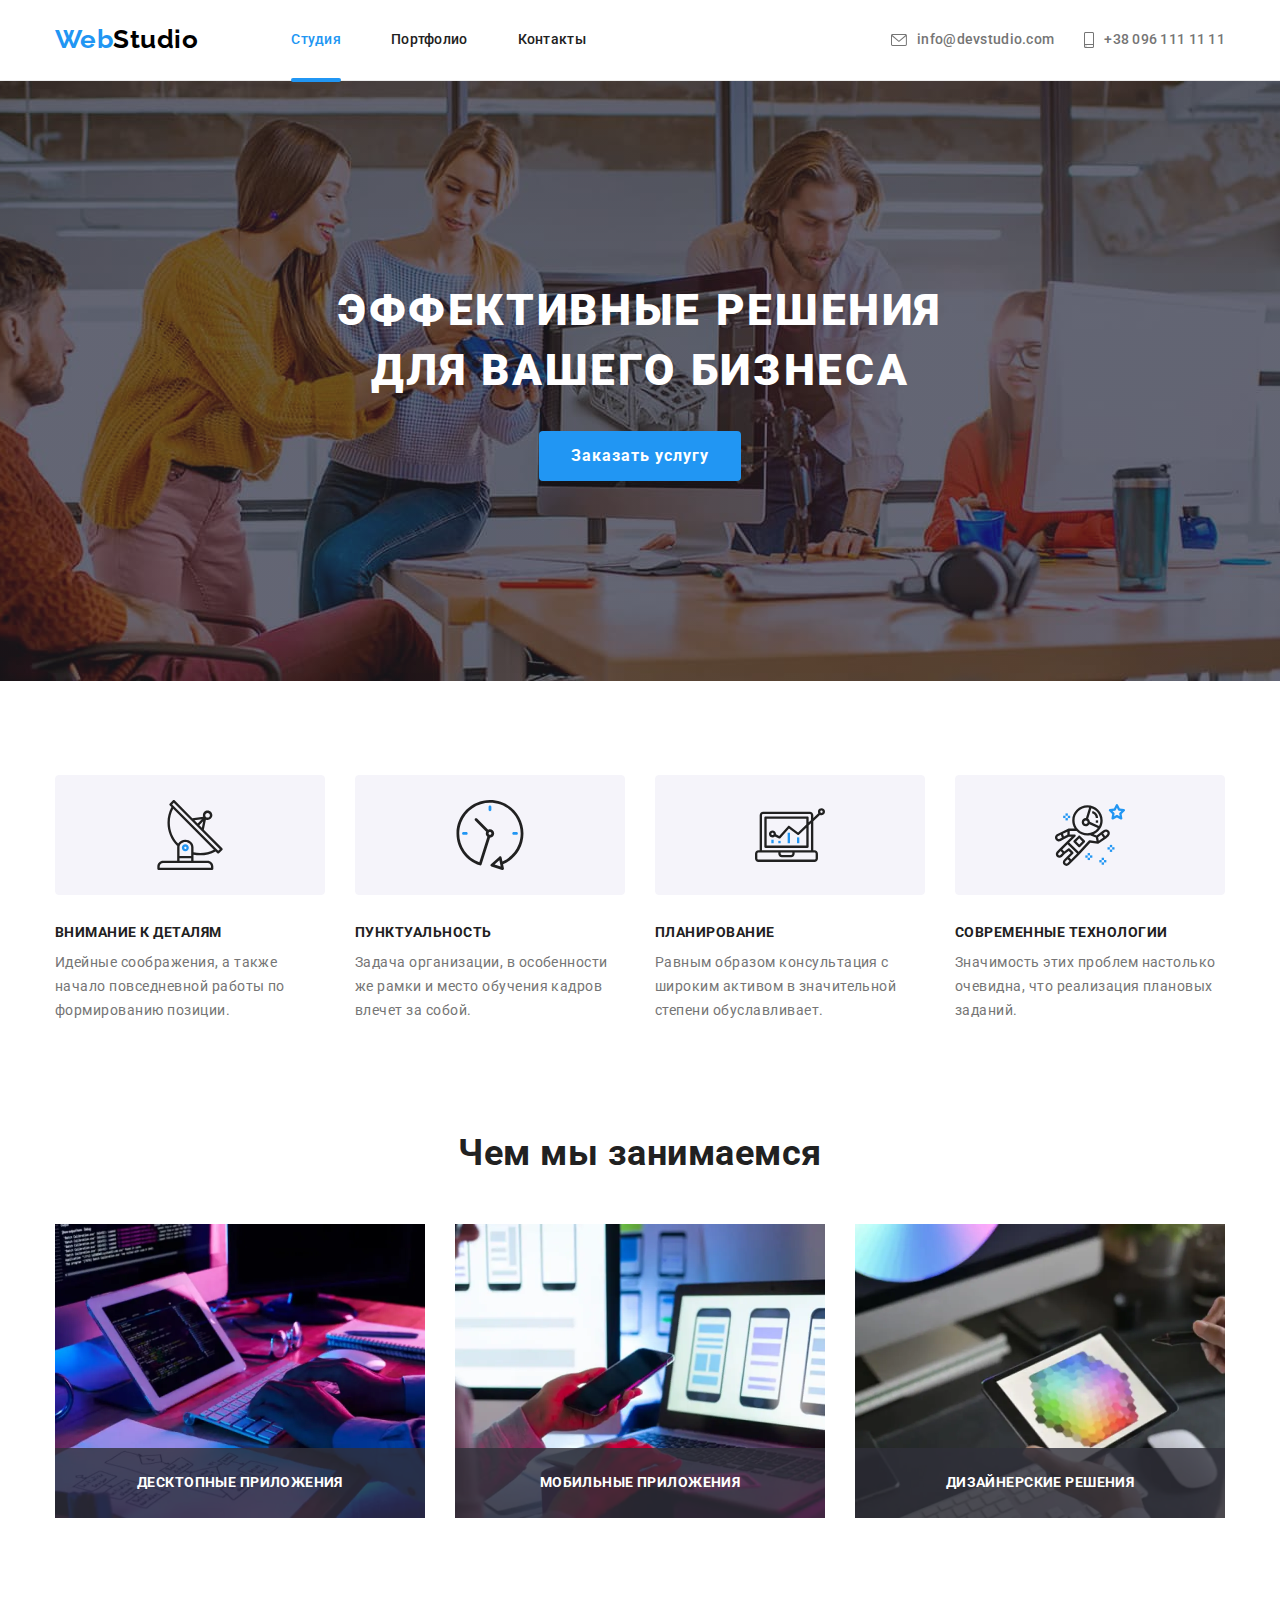
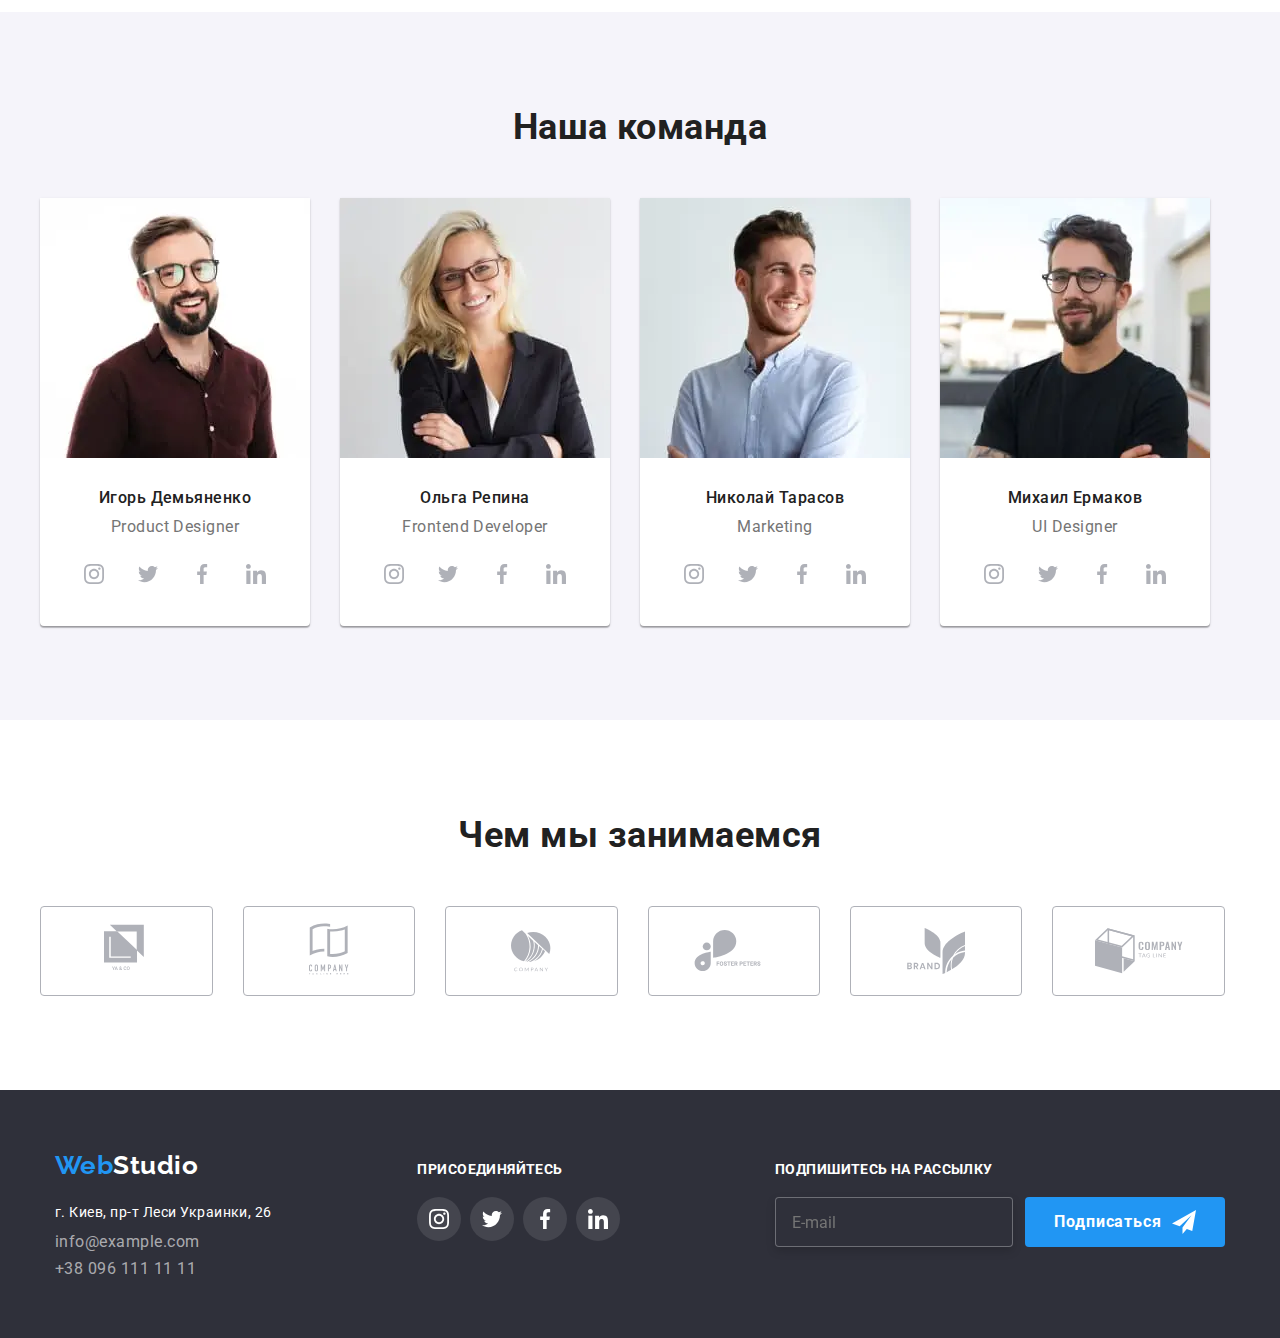
==== commit d250ae16: "правки от ментора" ====
--- a/index.html
+++ b/index.html
@@ -22,14 +22,20 @@
                            
             <nav class="header__nav">
                 <a href="" class="logo" lang="en"><span class="logo__web">Web</span>Studio</a>
-                <div class="menu-container" id="menu-container" data-menu>
+    <div class="menu-container" id="menu-container" data-menu>
                 <ul class="nav">
                     <li class="nav__item"><a href="" class="nav__link current">Студия</a></li>
                     <li class="nav__item"><a href="./portfolio.html" class="nav__link ">Портфолио</a></li>
                     <li class="nav__item"><a href="" class="nav__link">Контакты</a></li>
                 </ul>
            
-            <div class="contact">
+                <div class="contact">
+                <ul class="social-menu list">
+                    <li class="social-menu__item"><a href="" class="social-menu__link link">Instagram</a></li>
+                    <li class="social-menu__item"><a href="" class="social-menu__link link">Twitter</a></li>
+                    <li class="social-menu__item"><a href="" class="social-menu__link link">Facebook</a></li>
+                    <li class="social-menu__item"><a href="" class="social-menu__link link">LinkedIn</a></li>
+                </ul>
                 <ul class="contact">
                     <li class="contact__item">
                         <div>
@@ -51,20 +57,14 @@
                     <li class=".contact__modal--item"><a href="email:info@devstudio.com" class="modal__email list">
                     info@devstudio.com</a></li>
                 </ul> -->
-                <ul class="social-menu list">
-                    <li class="social-menu__item"><a href="" class="social-menu__link link">Instagram</a></li>
-                    <li class="social-menu__item"><a href="" class="social-menu__link link">Twitter</a></li>
-                    <li class="social-menu__item"><a href="" class="social-menu__link link">Facebook</a></li>
-                    <li class="social-menu__item"><a href="" class="social-menu__link link">LinkedIn</a></li>
-                </ul>
                 </div>
                 </div>
 
                 </nav>
                 <button type="button" class="menu-button" aria-expanded="false" aria-controls="menu-container" data-menu-button>
                     <svg width="40px" height="40px" aria-label="Переключатель мобильного меню">
-                        <use class="icon-cross" href="./images/symbol-defs5.svg#close-black-18dp-2-1-1"></use>
-                        <use class="icon-menu" href='./images/symbol-defs5.svg#menu_24px'></use>
+                        <use class="icon-cross" href="./images/symbol-defs5.svg#close_40px"></use>
+                        <use class="icon-menu" href='./images/symbol-defs5.svg#menu_40px'></use>
                     </svg>
                 </button>
             </div>
@@ -78,7 +78,6 @@
             <button data-modal-open type="button" class="button current" >Заказать услугу</button>
             <div class="backdrop is-hidden" data-modal>
                 <div class="modal">
-                    <div class="form"> 
                     <b class="modal__title"> Оставьте свои данные, мы вам перезвоним</b>
                     <div class="modal__window">
 
@@ -119,16 +118,15 @@
             <span class="checkbox__icon"></span>
             <span class="checkbox__label">Соглашаюсь с рассылкой и принимаю&nbsp;<a class="policy link" href="">Условия договора</a></span>
         </label>
-<div class="button__container">
-<button class="form__btn" type="submit">Отправить</button></div>
+
+<button class="form__btn" type="submit">Отправить</button>
 </div>
-</form>
+<div class="button__container"></div>
 <button data-modal-close class="close"><svg class="close__icon" width="20" height="20">
         <use href="./images/symbol-defs5.svg#close-black-18dp-2-1-1"></use>
     </svg></button> 
         </div>
-
-                </div>
+</form>
                 </div>
             </div>
             
--- a/css/main.min.css
+++ b/css/main.min.css
@@ -1,2 +1,2 @@
-h1,h2,h3,h4,h5,h6,p{margin:0}ul,ol{margin:0;padding:0}img{display:block;max-width:100%;height:auto;padding:0}.link{text-decoration:none}.list{list-style:none;text-decoration:none;padding:0;margin:0}.address{font-style:normal}.container{margin-left:auto;margin-right:auto;padding-left:15px;padding-right:15px}@media screen and (min-width: 480px){.container{width:480px}}@media screen and (min-width: 768px){.container{width:768px}}@media screen and (min-width: 1200px){.container{width:1200px}}/*! modern-normalize v0.6.0 | MIT License | https://github.com/sindresorhus/modern-normalize */*,*::before,*::after{box-sizing:border-box}:root{-moz-tab-size:4;tab-size:4}html{line-height:1.15;-webkit-text-size-adjust:100%}body{margin:0}body{font-family:system-ui,-apple-system,"Segoe UI",Roboto,Helvetica,Arial,sans-serif,"Apple Color Emoji","Segoe UI Emoji"}hr{height:0}abbr[title]{text-decoration:underline dotted}b,strong{font-weight:bolder}code,kbd,samp,pre{font-family:SFMono-Regular, Consolas, 'Liberation Mono', Menlo, monospace;font-size:1em}small{font-size:80%}sub,sup{font-size:75%;line-height:0;position:relative;vertical-align:baseline}sub{bottom:-0.25em}sup{top:-0.5em}button,input,optgroup,select,textarea{font-family:inherit;font-size:100%;line-height:1.15;margin:0}button,select{text-transform:none}button,[type='button'],[type='reset'],[type='submit']{-webkit-appearance:button}button::-moz-focus-inner,[type='button']::-moz-focus-inner,[type='reset']::-moz-focus-inner,[type='submit']::-moz-focus-inner{border-style:none;padding:0}button:-moz-focusring,[type='button']:-moz-focusring,[type='reset']:-moz-focusring,[type='submit']:-moz-focusring{outline:1px dotted ButtonText}fieldset{padding:0.35em 0.75em 0.625em}legend{padding:0}progress{vertical-align:baseline}[type='number']::-webkit-inner-spin-button,[type='number']::-webkit-outer-spin-button{height:auto}[type='search']{-webkit-appearance:textfield;outline-offset:-2px}[type='search']::-webkit-search-decoration{-webkit-appearance:none}::-webkit-file-upload-button{-webkit-appearance:button;font:inherit}summary{display:list-item}.icon-check{background-image:url("../images/check.svg")}.nav,.contact,.clients,.feature,.works,.team__card,.social--team,.footer__link,.social,.filters,.portfolio,.portfolio__link{list-style:none;text-decoration:none;padding:0;margin:0}.header__line{margin-left:auto;margin-right:auto;width:1200px;padding-left:15px;padding-right:15px}.form__btn{display:inline-flex;justify-content:center;align-items:center;min-width:200px;min-height:50px;color:#ffffff;background-color:#2196f3;font-family:inherit;font-weight:700;font-size:16px;line-height:1.88;letter-spacing:0.06em;cursor:pointer;border:none;border-radius:4px;box-shadow:0;transition:box-shadow 500ms cubic-bezier(0.4, 0, 0.2, 1),background-color 500ms cubic-bezier(0.4, 0, 0.2, 1)}.form__btn:hover,.form__btn :focus{background-color:#188ce8;box-shadow:0px 4px 4px rgba(0,0,0,0.15)}.visually-hidden{position:absolute;width:1px;height:1px;margin:-1px;border:0;padding:0;white-space:nowrap;clip-path:inset(100%);clip:rect(0 0 0 0);overflow:hidden}body{color:#757575;font-family:"Roboto",sans-serif;letter-spacing:0.03em}body.modal-open{overflow:hidden}.container{margin-left:auto;margin-right:auto;padding-left:15px;padding-right:15px}@media screen and (min-width: 480px){.container{width:480px}}@media screen and (min-width: 768px){.container{width:768px}}@media screen and (min-width: 1200px){.container{width:1200px}}.logo{color:#000000;font-family:'Raleway', sans-serif;font-weight:bold;text-decoration:none}@media screen and (max-width: 767px){.logo{font-size:24px;line-height:28px}}@media screen and (min-width: 768px){.logo{margin-right:88px;font-size:24px;line-height:28px}}@media screen and (min-width: 1200px){.logo{margin-right:93px;font-size:26px;line-height:1.2}}.logo__web{color:#2196f3}.logo__invert{color:#ffffff}@media screen and (max-width: 1299px){.logo__invert{display:block;margin:0 auto}}.header{border-bottom:1px solid #ececec;position:relative}@media screen and (max-width: 767px){.header__line{display:flex;align-items:center;justify-content:space-between}}@media screen and (min-width: 768px){.header__line{display:flex;align-items:center;justify-content:flex-end}}@media screen and (min-width: 1200px){.header__line{display:flex;align-items:center;justify-content:flex-end}}@media screen and (max-width: 767px){.header__nav{display:flex;align-items:center;justify-content:space-between;min-height:80px}}@media screen and (min-width: 768px){.header__nav{display:inline-flex;align-items:center;justify-content:space-between;width:100%}}@media screen and (min-width: 1200px){.header__nav{display:flex;align-items:center;justify-content:space-between;width:100%}}@media screen and (min-width: 768px){.nav{display:flex;margin-right:84px}}@media screen and (min-width: 1200px){.nav{display:flex;margin-right:280px}}.nav__link{color:#212121;text-decoration:none;transition:color 500ms cubic-bezier(0.4, 0, 0.2, 1)}@media screen and (min-width: 768px){.nav__link{display:block;padding-top:32px;padding-bottom:32px;letter-spacing:0.02em;font-weight:500;font-size:14px;line-height:1.14}}@media screen and (min-width: 1200px){.nav__link{display:block;padding-top:32px;padding-bottom:32px;letter-spacing:0.02em;font-weight:500;font-size:14px;line-height:1.14}}.nav__link.current{color:#2196f3;transition:background-color 500ms cubic-bezier(0.4, 0, 0.2, 1)}@media screen and (min-width: 768px){.nav__link.current::after{display:block;width:100%;height:4px;border-radius:2px;bottom:-2px;content:'';position:absolute;background-color:#2196f3;transform:translate(0, 0);opacity:1}}@media screen and (min-width: 1200px){.nav__link.current::after{display:block;width:100%;height:4px;border-radius:2px;bottom:-2px;content:'';position:absolute;background-color:#2196f3;transform:translate(0, 0);opacity:1}}.nav__link:hover,.nav__link:focus{color:#2196f3}@media screen and (min-width: 768px){.contact{display:block;align-items:center;margin-left:auto}}@media screen and (min-width: 1200px){.contact{display:flex;justify-content:flex-end}}@media screen and (max-width: 767px){.nav__item{text-align:left;font-weight:500;font-size:40px;line-height:1.17;letter-spacing:0.02em;margin-bottom:32px}}@media screen and (min-width: 768px){.nav__item{position:relative}.nav__item:not(:last-child){margin-right:50px}}@media screen and (min-width: 1200px){.nav__item{position:relative}.nav__item:not(:last-child){margin-right:50px}.nav__item:last-child{margin-right:0px}}@media screen and (min-width: 1200px){.nav__item{position:relative}}@media screen and (min-width: 1200px){.contact__item:not(:last-child){margin-right:30px}}.nav__email,.nav__tel{font-weight:500;line-height:1.14;letter-spacing:0.02em;color:#757575;display:flex;align-items:baseline;transition:color 500ms cubic-bezier(0.4, 0, 0.2, 1)}@media screen and (min-width: 768px){.nav__email,.nav__tel{font-size:12px}}@media screen and (min-width: 1200px){.nav__email,.nav__tel{font-size:14px}}@media screen and (max-width: 767px){.nav__email{margin-top:302px;margin-bottom:10px;font-weight:500;font-size:24px;line-height:28px;letter-spacing:0.02em;transition:font-size 250ms cubic-bezier(0.4, 0, 0.2, 1)}}@media screen and (min-width: 768px){.nav__email{margin-bottom:10px}}@media screen and (min-width: 1200px){.nav__email{margin-bottom:0px}}@media screen and (max-width: 767px){.nav__tel{margin-bottom:64px;color:#757575;transform:translateY(-300%);font-weight:500;font-size:24px;line-height:28px;letter-spacing:0.02em;transition:font-size 250ms cubic-bezier(0.4, 0, 0.2, 1)}}.nav__icon{display:none}@media screen and (min-width: 768px){.nav__icon{display:inline-block;align-self:center;stroke-width:0;stroke:currentColor;fill:#757575;margin-right:10px;padding:0;transition:fill 250ms cubic-bezier(0.4, 0, 0.2, 1)}}@media screen and (min-width: 1200px){.nav__icon{display:inline-block;align-self:center;stroke-width:0;stroke:currentColor;fill:#757575;margin-right:10px;padding:0;transition:fill 250ms cubic-bezier(0.4, 0, 0.2, 1)}}.nav__email:hover .nav__icon,.nav__email:focus .nav__icon,.nav__tel:hover .nav__icon,.nav__tel:focus .nav__icon{fill:#2196f3}.nav__email:hover,.nav__email:focus,.nav__tel:hover,.nav__tel:focus{color:#2196f3}@media screen and (max-width: 767px){.nav__email:hover,.nav__email:focus,.nav__tel:hover,.nav__tel:focus{font-weight:500;font-size:34px;line-height:1.17;letter-spacing:0.02em}}@media screen and (max-width: 767px){.social-menu{display:flex;font-weight:500;font-size:18px;line-height:1.22;letter-spacing:0.02em;color:#2196f3}}@media screen and (min-width: 768px){.social-menu{display:none}}.social-menu__item:not(:last-child){padding-right:10px;margin-right:10px;border-right:1px solid rgba(33,33,33,0.2)}.menu-button .icon-cross{display:none}.menu-button.is-open .icon-cross{display:block}.menu-button.is-open .icon-menu{display:none}.menu-button{position:absolute;top:18px;right:22px;z-index:2;display:inline-flex;margin:0;padding:0;border:none;background-color:transparent;transition-property:fill;transition-duration:250ms}@media screen and (min-width: 768px){.menu-button{display:none}}.menu-button:hover .icon-cross,.menu-button:focus .icon-cross{fill:#2196f3}.menu-button:hover .icon-menu,.menu-button:focus .icon-menu{fill:#2196f3}@media screen and (max-width: 767px){.menu-container{transform:translateY(-100%);transition:transform 250ms cubic-bezier(0.4, 0, 0.2, 1);position:absolute;border:none;top:0;left:0;z-index:1;width:100%;height:auto;background-color:#fff;border:none;padding:48px 40px}.menu-container.is-open{transform:translateY(0)}}@media screen and (min-width: 768px){.menu-container{display:flex;align-items:center;flex-grow:1}}.section__title{font-weight:700;line-height:1.17;text-align:center;color:#212121}@media screen and (max-width: 767px){.section__title{font-size:28px;padding-bottom:30px}}@media screen and (min-width: 768px){.section__title{font-size:28px;padding-bottom:30px}}@media screen and (min-width: 1200px){.section__title{font-size:36px;padding-bottom:50px}}.client{padding-top:60px;padding-bottom:60px}@media screen and (min-width: 1200px){.client{padding-top:94px;padding-bottom:94px}}.clients{display:flex;justify-content:center;flex-wrap:wrap;margin-top:-15px;margin-left:-15px}@media screen and (min-width: 768px){.clients{display:flex;flex-wrap:wrap;margin-top:-15px;margin-left:-15px}}@media screen and (min-width: 1200px){.clients{display:flex;margin-left:calc(-1 * $flex-gap)}}.client__item{flex-basis:calc((100% - 4 * 15px) / 2);margin-top:15px;margin-left:15px}@media screen and (min-width: 768px){.client__item{flex-basis:calc((100% - 6 * 15px) / 3)}}@media screen and (min-width: 1200px){.client__item{flex-basis:calc((100% - 150px) / 6);margin-left:30px}}@media screen and (min-width: 1200px){.client__item:first-child{margin-left:0}}.client__link{border:1px solid #afb1b8;border-radius:4px;height:90px;width:100%;display:inline-flex;align-items:center;justify-content:center;fill:#afb1b8;transition:border 500ms cubic-bezier(0.4, 0, 0.2, 1);transition:fill 500ms cubic-bezier(0.4, 0, 0.2, 1)}.client__link:hover,.client__link :focus{border:1px solid #2196f3;cursor:pointer;transition:border 500ms cubic-bezier(0.4, 0, 0.2, 1)}.client__logo{fill:#afb1b8}.client__link:hover .client__logo,.client__link:focus .client__logo{fill:#2196f3;cursor:pointer;transition:fill 500ms cubic-bezier(0.4, 0, 0.2, 1)}.section__feature{padding-top:60px;padding-bottom:60px}@media screen and (min-width: 768px){.section__feature{padding-top:60px;padding-bottom:60px}}@media screen and (min-width: 1200px){.section__feature{padding-top:94px;padding-bottom:0px}}@media screen and (min-width: 768px){.feature{display:flex;flex-wrap:wrap;margin:-15px}}@media screen and (min-width: 1200px){.feature{display:flex;flex-wrap:nowrap;margin-left:calc(-1 * $flex-gap)}}.feature__title{color:#212121;text-transform:uppercase;margin-top:30px}@media screen and (max-width: 767px){.feature__title{font-size:14px;font-weight:700;line-height:1.14}}@media screen and (min-width: 768px){.feature__title{font-size:14px;font-weight:700;line-height:1.14}}@media screen and (min-width: 1200px){.feature__title{font-size:14px;font-weight:700;line-height:1.14}}.feature__description{font-size:14px;line-height:1.71;margin-top:10px}.feature__item:not(:last-child){margin-bottom:30px}@media screen and (min-width: 768px){.feature__item{width:calc((100% - 4 * 15px) / 2);margin:15px}}@media screen and (min-width: 1200px){.feature__item{flex-basis:calc(100% / 4 - $flex-gap);margin-left:30px;margin:15px}}.feature__image{border:1px solid #f5f4fa;background-color:#f5f4fa;display:flex;align-items:center;justify-content:center}@media screen and (min-width: 1200px){.feature__image{margin-bottom:30px;border-radius:4px}}.feature__image--svg{width:70px;height:70px}.hero{background-color:#2f303a;background-repeat:no-repeat;background-position:center;background-size:cover;margin-left:auto;margin-right:auto}@media screen and (max-width: 480px){.hero{padding:118px 60px;background-image:linear-gradient(to right, rgba(47,48,58,0.4), rgba(47,48,58,0.4)),url("../images/hero/optim-jpg/hero__mob.jpg")}}@media screen and (max-width: 480px) and (min-device-pixel-ratio: 2), screen and (max-width: 480px) and (min-resolution: 192dpi), screen and (max-width: 480px) and (min-resolution: 2dppx){.hero{background-image:linear-gradient(to right, rgba(47,48,58,0.4), rgba(47,48,58,0.4)),url("../images/hero/optim-jpg/hero__mob@2x.jpg")}}@media screen and (max-width: 480px) and (min-device-pixel-ratio: 3), screen and (max-width: 480px) and (min-resolution: 288dpi), screen and (max-width: 480px) and (min-resolution: 3dppx){.hero{background-image:linear-gradient(to right, rgba(47,48,58,0.4), rgba(47,48,58,0.4)),url("../images/hero/optim-jpg/hero__mob@3x.jpg")}}@media screen and (min-width: 480px) and (max-width: 767px){.hero{width:100%;max-width:480px;height:400px;padding:118px 60px;background-image:linear-gradient(to right, rgba(47,48,58,0.4), rgba(47,48,58,0.4)),url("../images/hero/optim-jpg/hero__mob.jpg")}}@media screen and (min-width: 480px) and (max-width: 767px) and (min-device-pixel-ratio: 2), screen and (min-width: 480px) and (max-width: 767px) and (min-resolution: 192dpi), screen and (min-width: 480px) and (max-width: 767px) and (min-resolution: 2dppx){.hero{background-image:linear-gradient(to right, rgba(47,48,58,0.4), rgba(47,48,58,0.4)),url("../images/hero/optim-jpg/hero__mob@2x.jpg")}}@media screen and (min-width: 480px) and (max-width: 767px) and (min-device-pixel-ratio: 3), screen and (min-width: 480px) and (max-width: 767px) and (min-resolution: 288dpi), screen and (min-width: 480px) and (max-width: 767px) and (min-resolution: 3dppx){.hero{background-image:linear-gradient(to right, rgba(47,48,58,0.4), rgba(47,48,58,0.4)),url("../images/hero/optim-jpg/hero__mob@3x.jpg")}}@media screen and (min-width: 768px){.hero{width:100%;max-width:768px;padding:118px 204px;background-image:linear-gradient(to right, rgba(47,48,58,0.4), rgba(47,48,58,0.4)),url("../images/hero/optim-jpg/hero__tabl.jpg")}}@media screen and (min-width: 768px) and (min-device-pixel-ratio: 2), screen and (min-width: 768px) and (min-resolution: 192dpi), screen and (min-width: 768px) and (min-resolution: 2dppx){.hero{background-image:linear-gradient(to right, rgba(47,48,58,0.4), rgba(47,48,58,0.4)),url("../images/hero/optim-jpg/hero__tabl@2x.jpg")}}@media screen and (min-width: 768px) and (min-device-pixel-ratio: 3), screen and (min-width: 768px) and (min-resolution: 288dpi), screen and (min-width: 768px) and (min-resolution: 3dppx){.hero{background-image:linear-gradient(to right, rgba(47,48,58,0.4), rgba(47,48,58,0.4)),url("../images/hero/optim-jpg/hero__tabl@3x.jpg")}}@media screen and (min-width: 1200px){.hero{width:100%;max-width:1600px;height:600px;padding-top:200px;padding-bottom:200px;background-image:linear-gradient(to right, rgba(47,48,58,0.4), rgba(47,48,58,0.4)),url("../images/hero/optim-jpg/hero__desktop.jpg")}}@media screen and (min-width: 1200px) and (min-device-pixel-ratio: 2), screen and (min-width: 1200px) and (min-resolution: 192dpi), screen and (min-width: 1200px) and (min-resolution: 2dppx){.hero{background-image:linear-gradient(to right, rgba(47,48,58,0.4), rgba(47,48,58,0.4)),url("../images/hero/optim-jpg/hero__desktop@2x.jpg")}}@media screen and (min-width: 1200px) and (min-device-pixel-ratio: 3), screen and (min-width: 1200px) and (min-resolution: 288dpi), screen and (min-width: 1200px) and (min-resolution: 3dppx){.hero{background-image:linear-gradient(to right, rgba(47,48,58,0.4), rgba(47,48,58,0.4)),url("../images/hero/optim-jpg/hero__desktop@3x.jpg")}}.hero__title{font-weight:900;text-align:center;letter-spacing:0.06em;text-transform:uppercase;color:#ffffff;margin-left:auto;margin-right:auto}@media screen and (max-width: 767px){.hero__title{font-size:26px;line-height:1.62}}@media screen and (min-width: 768px){.hero__title{font-size:26px;line-height:1.62}}@media screen and (min-width: 1200px){.hero__title{padding-bottom:30px;font-size:44px;line-height:1.36;max-width:696px}}.button.current{color:#ffffff;background:#2196f3;font-family:inherit;font-weight:700;font-size:16px;line-height:1.88;display:flex;align-items:center;letter-spacing:0.06em;cursor:pointer;min-width:200px;min-height:50px;margin-top:0px;margin-right:auto;margin-left:auto;padding:10px 32px;border-radius:4px;border:none;transition:color 500ms cubic-bezier(0.4, 0, 0.2, 1),background-color 500ms cubic-bezier(0.4, 0, 0.2, 1)}.button.current:hover,.button.current :focus{background:#188ce8}@media screen and (max-width: 1199px){.section__works{display:none}}@media screen and (min-width: 1200px){.section__works{padding-top:94px;padding-bottom:94px}}.works{display:flex;margin-left:calc(-1 * $flex-gap);min-width:370px;padding:0}.works__item{flex-basis:calc(100% / 3 - $flex-gap);margin-right:30px;display:block;position:relative;background-color:#fff}.works__item:last-child{margin-right:0}.works__description{width:100%;height:70px;background-color:rgba(47,48,58,0.8);position:absolute;bottom:0;right:0;padding-top:27px;overflow:hidden;font-family:Roboto;font-style:normal;font-weight:700;font-size:14px;line-height:1.14;text-align:center;letter-spacing:0.03em;text-transform:uppercase;color:#fff}.section__team{background-color:#f5f4fa}@media screen and (max-width: 767px){.section__team{padding-top:60px;padding-bottom:60px}}@media screen and (min-width: 768px){.section__team{padding-top:60px;padding-bottom:60px}}@media screen and (min-width: 1200px){.section__team{padding-top:94px;padding-bottom:94px}}@media screen and (min-width: 768px){.team__card{display:flex;flex-wrap:wrap;margin:-15px}}@media screen and (min-width: 1200px){.team__card{flex-basis:calc(100% / 4 - $flex-gap);display:flex;flex-wrap:nowrap;margin-left:calc(-1 * $flex-gap);margin-top:calc(-1 * $flex-gap)}}.team__item{box-shadow:0px 1px 3px rgba(0,0,0,0.12),0px 1px 1px rgba(0,0,0,0.14),0px 2px 1px rgba(0,0,0,0.2);border-radius:0px 0px 4px 4px;background-color:#ffffff}@media screen and (min-width: 768px){.team__item{width:calc((100% - 4 * 15px) / 2);margin:15px}}@media screen and (min-width: 1200px){.team__item{flex-basis:auto;margin-left:30px}}@media screen and (min-width: 1200px){.team__item:first-child{margin-left:0}}@media screen and (min-width: 320px){.card__thumb{display:flex;justify-content:center;align-items:center}}.team__name{color:#212121;font-weight:500;font-size:16px;line-height:1.19;text-align:center;margin-top:30px}.team__position{font-size:16px;line-height:1.19;text-align:center;margin-top:10px;margin-bottom:16px}.social--team{display:flex;align-items:center;justify-content:center}.social__ellipce--team{width:44px;height:44px;margin-bottom:30px;border-radius:50%;padding:12px;list-style:none;display:flex;align-items:center;justify-content:center;transition:background-color 500ms cubic-bezier(0.4, 0, 0.2, 1),fill 500ms cubic-bezier(0.4, 0, 0.2, 1)}.social__item--team .social__ellipce--team:hover,.social__item--team .social__ellipce--team:focus{background-color:#2196f3;cursor:pointer}.social__item--team:not(:last-child){margin-right:10px}.social__icon--team{fill:#afb1b8}.social__ellipce--team:hover .social__icon--team,.social__ellipce--team:focus .social__icon--team{fill:#ffffff}.backdrop{z-index:3;position:fixed;top:0;left:0;width:100%;height:100%;background-color:rgba(47,48,58,0.4);opacity:1;transition:opacity 300ms cubic-bezier(0.4, 0, 0.2, 1);padding:93px 15px;overflow-y:scroll}.backdrop.is-hidden{opacity:0;pointer-events:none;transition:300ms cubic-bezier(0.4, 0, 0.2, 1)}.backdrop.is-hidden .modal{transition:transform 300ms cubic-bezier(0.4, 0, 0.2, 1)}.close{width:30px;height:30px;border-radius:50%;background-color:#fff;border:1px solid rgba(0,0,0,0.1);display:block;position:absolute;top:8px;right:8px;cursor:pointer;display:inline-flex;align-items:center;justify-content:center;fill:#000;transition:fill 300ms cubic-bezier(0.4, 0, 0.2, 1),border 300ms cubic-bezier(0.4, 0, 0.2, 1)}.close:hover,.close :focus{fill:#2196f3;border:1px solid #2196f3}.form{padding:40px}.modal{opacity:1;transition:300ms cubic-bezier(0.4, 0, 0.2, 1);border-radius:4px;max-width:450px;background-color:#fff}@media screen and (min-width: 480px){.modal{position:absolute;right:0;left:0;margin:auto;max-width:450px;width:100%}}@media screen and (min-width: 1200px){.modal{min-height:580px;max-width:528px;width:100%;padding:40px 15px}}.modal__form{margin-left:auto;margin-right:auto;padding:0px;border:none}.modal__title{font-family:inherit;font-weight:700;font-size:20px;line-height:1.15;display:flex;justify-content:center;align-items:center;width:100%;text-align:center;color:#212121}.modal__input--wrapper{display:block;margin-top:4px;margin-bottom:10px;position:relative}.modal__wrapper{margin-top:12px}.modal__label{margin-top:10px;margin-bottom:4px;font-size:12px;line-height:1.16;letter-spacing:0.01em;color:#757575}.comment::placeholder{font-size:12px;line-height:1.16;letter-spacing:0.01em;color:rgba(117,117,117,0.5)}.policy.link{color:#2196f3}.field__checkbox{display:flex;align-items:center;margin-top:10px}.checkbox{position:absolute;width:1px;height:1px;margin:-1px;border:0;padding:0;clip:rect(0 0 0 0);overflow:hidden}.checkbox__label{transition:transform 250ms cubic-bezier(0.4, 0, 0.2, 1);font-size:12px;line-height:1.16;margin-right:auto}@media screen and (min-width: 1200px){.checkbox__label{font-size:14px;line-height:1.71}}.checkbox__icon{display:inline-block;width:16px;height:15px;margin-right:8px;background-image:url("../images/Vector.svg");border:#212121;transition:transform 250ms cubic-bezier(0.4, 0, 0.2, 1)}@media screen and (min-width: 1200px){.checkbox__icon{margin-left:10px}}.checkbox:checked+.checkbox__icon{transform:scale(1.2);border-color:transparent;background-color:#2196f3;background-image:url("../images/check.svg");background-size:contain;background-origin:border-box}.form__btn{margin-top:30px;box-shadow:0px 4px 4px rgba(0,0,0,0.15)}.button__container{text-align:center}.comment{display:block;width:370px;height:120px;margin-top:4px;border:1px solid rgba(33,33,33,0.2);box-sizing:border-box;border-radius:4px;resize:none;padding:12px 16px;transition:border 500ms cubic-bezier(0.4, 0, 0.2, 1)}@media screen and (min-width: 768px){.comment{width:100%}}@media screen and (min-width: 1200px){.comment{width:100%}}.comment:focus,.comment:hover{border:1px solid #2196f3}.comment:focus{outline:none;border-color:#2196f3}.modal__input{width:100%;height:40px;padding-left:40px;border:1px solid rgba(33,33,33,0.2);box-sizing:border-box;border-radius:4px;cursor:pointer;transition:border 500ms cubic-bezier(0.4, 0, 0.2, 1);display:flex;flex-direction:column;position:relative}.modal__input:hover{border:1px solid #2196f3}.modal__input:focus{outline:none;border:1px solid #2196f3}.modal__icon{position:absolute;top:50%;left:12px;transform:translateY(-50%);display:block;width:20px;height:20px;transition:fill 500ms cubic-bezier(0.4, 0, 0.2, 1)}.modal__input:focus ~ .modal__icon,.modal__input:hover ~ .modal__icon{fill:#2196f3}.footer{background:#2f303a;padding-top:60px;padding-bottom:60px}.footer__adress{color:#ffffff;font-size:14px;font-style:normal;line-height:1.71;margin-bottom:8px;margin-top:20px}.footer__mail{margin-bottom:8px}.footer__link{color:rgba(255,255,255,0.6);font-style:normal}@media screen and (max-width: 767px){.footer__wrap{text-align:center}}@media screen and (min-width: 768px){.footer__wrap{display:flex;flex-wrap:wrap;align-items:baseline;justify-content:space-around;text-align:center}}@media screen and (min-width: 1200px){.footer__wrap{display:flex;flex-wrap:nowrap;text-align:left;align-items:baseline;margin-left:auto;margin-right:auto;width:1200px;padding-left:15px;padding-right:15px;justify-content:space-between}}@media screen and (min-width: 1200px){.footer__column{margin-right:70px}}@media screen and (min-width: 768px){.footer__column--input{margin-top:60px}}@media screen and (min-width: 1200px){.footer__column--input{margin-top:0px}}@media screen and (min-width: 320px){.footer__social--b{color:#ffffff;font-size:14px;font-style:normal;line-height:1.17;letter-spacing:0.03em;text-transform:uppercase;margin-bottom:20px;display:inline-block;margin-top:60px}}@media screen and (min-width: 768px){.footer__social--b{margin-top:0px}}@media screen and (min-width: 1200px){.footer__social--b{margin-top:0px}}.social{display:flex}@media screen and (max-width: 767px){.social{justify-content:center}}.social__ellipce--footer{width:44px;height:44px;display:inline-flex;align-items:center;justify-content:center;margin-right:9px;border-radius:50%;padding:12px;background-color:rgba(255,255,255,0.1);list-style:none;transition:background-color 500ms cubic-bezier(0.4, 0, 0.2, 1)}.social__item--footer .social__ellipce--footer:hover,.social__item--footer .social__ellipce--footer:focus{background-color:#2196f3;cursor:pointer}.social__icon--footer{fill:#ffffff;align-self:center;margin-right:auto}@media screen and (min-width: 1200px){.footer__column--input{display:flex;flex-direction:column}}.form__mail{width:95%;height:50px;font-size:16px;line-height:1.25;border:1px solid rgba(255,255,255,0.3);background-color:#2f303a;filter:drop-shadow(0px 4px 4px rgba(0,0,0,0.15));border-radius:4px;padding-left:16px;padding-top:15px;padding-bottom:15px;margin-bottom:20px;color:rgba(255,255,255,0.3)}@media screen and (min-width: 1200px){.form__mail{width:358px;margin-right:12px;margin-left:0}}.form__btn--footer{display:inline-flex;align-items:center;justify-content:center;min-width:200px;min-height:50px;color:#ffffff;background-color:#2196f3;font-family:inherit;font-weight:700;font-size:16px;line-height:1.88;letter-spacing:0.06em;cursor:pointer;border:none;border-radius:4px;box-shadow:0;transition:box-shadow 500ms cubic-bezier(0.4, 0, 0.2, 1),background-color 500ms cubic-bezier(0.4, 0, 0.2, 1)}.form__btn--footer:hover,.form__btn--footer :focus{background-color:#188ce8;box-shadow:0px 4px 4px rgba(0,0,0,0.15)}@media screen and (min-width: 1200px){.form__subscription{display:flex;justify-content:space-between}}.form__icon{margin-left:10px;display:inline-block;align-self:center;stroke-width:0;stroke:currentColor;fill:#fff;padding:0}.filters{font-weight:500;font-size:16px;line-height:1.62;padding:0;list-style:none;margin-bottom:40px;display:flex;flex-wrap:wrap;margin-bottom:40px}@media screen and (min-width: 768px){.filters{display:flex;align-items:center;justify-content:center;margin-bottom:30px;flex-wrap:wrap}}@media screen and (min-width: 1200px){.filters{margin-bottom:50px}}.button__filter{background-color:#f5f4fa;cursor:pointer;border-radius:4px;border:0px;padding:6px 22px;flex-basis:5;margin-right:8px;transition:background-color 500ms cubic-bezier(0.4, 0, 0.2, 1),color 500ms cubic-bezier(0.4, 0, 0.2, 1),box-shadow 500ms cubic-bezier(0.4, 0, 0.2, 1)}@media screen and (max-width: 767px){.button__filter:first-child{margin-bottom:15px}}.button__filter:hover,.button__filter :focus{color:#ffffff;background-color:#2196f3;box-shadow:0px 3px 1px rgba(0,0,0,0.1),0px 1px 2px rgba(0,0,0,0.08),0px 2px 2px rgba(0,0,0,0.12)}.button__filter.current{color:#ffffff;background-color:#2196f3;box-shadow:0px 3px 1px rgba(0,0,0,0.1),0px 1px 2px rgba(0,0,0,0.08),0px 2px 2px rgba(0,0,0,0.12);border-radius:4px}@media screen and (min-width: 320px){.container__filters{padding-bottom:60px;padding-top:60px}}@media screen and (min-width: 1200px){.container__filters{padding-bottom:94px;padding-top:94px}}.portfolio{list-style:none;cursor:pointer}@media screen and (min-width: 768px){.portfolio{display:flex;flex-wrap:wrap;align-items:stretch;margin-left:-30px;margin-top:-30px}}@media screen and (min-width: 1200px){.portfolio{display:flex;flex-wrap:wrap;margin-left:-30px;margin-top:-30px}}@media screen and (min-width: 768px){.portfolio__item{flex-basis:calc(100% / 2 - 30px);margin-left:30px;margin-top:30px}}@media screen and (min-width: 1200px){.portfolio__item{flex-basis:calc(100% / 3 - 30px);margin-left:30px;margin-top:30px}}@media screen and (max-width: 797px){.portfolio__item:not(:last-child){margin-bottom:30px}}.portfolio__name{font-weight:700;font-size:18px;line-height:2;letter-spacing:0.06em;color:#212121}.portfolio__description{font-size:16px;line-height:1.87;letter-spacing:0.03em;color:#757575}.portfolio__content{border-bottom:1px solid #eee;border-right:1px solid #eee;border-left:1px solid #eee;padding-top:20px;padding-left:24px;padding-bottom:20px;padding-right:24px}@media screen and (min-width: 768px) and (max-width: 1199px){.portfolio__content{flex-grow:1}}@media screen and (min-width: 1200px){.portfolio__item:nth-child(3n){margin-right:0}}@media screen and (min-width: 1200px){.portfolio__item:nth-last-child(-n+3){margin-bottom:0}}@media screen and (min-width: 768px){.portfolio__item:nth-child(2n){margin-right:0}}@media screen and (min-width: 768px){.portfolio__item:nth-last-child(-n+2){margin-bottom:0}}.portfolio__img{position:relative;overflow:hidden;display:block}.portfolio__overlay{position:absolute;text-decoration:none;display:block;top:0;left:0;width:100%;height:100%;padding:63px 24px;opacity:0;background-color:rgba(33,150,243,0.9);font-family:Roboto;font-style:normal;font-weight:normal;font-size:18px;line-height:1.56;letter-spacing:0.03em;color:#ffffff;transform:translateY(100%);transition:transform 250ms cubic-bezier(0.4, 0, 0.2, 1) 250ms,opacity 250ms cubic-bezier(0.4, 0, 0.2, 1) 250ms}.portfolio__link:hover .portfolio__overlay,.portfolio__link:focus .portfolio__overlay{display:block;opacity:1;transform:translateY(0)}.portfolio__link{transition:box-shadow 250ms cubic-bezier(0.4, 0, 0.2, 1) 250ms;text-decoration:none;display:block}@media screen and (min-width: 768px) and (max-width: 1199px){.portfolio__link{display:flex;flex-direction:column;height:100%}}.portfolio__link:hover,.portfolio__link :focus{display:block;outline:none;box-shadow:0px 4px 4px rgba(0,0,0,0.25),0px 4px 4px rgba(0,0,0,0.25)}
+h1,h2,h3,h4,h5,h6,p{margin:0}ul,ol{margin:0;padding:0}img{display:block;max-width:100%;height:auto;padding:0}.link{text-decoration:none}.list{list-style:none;text-decoration:none;padding:0;margin:0}.address{font-style:normal}.container{width:320px;margin-left:auto;margin-right:auto;padding-left:15px;padding-right:15px}@media screen and (min-width: 480px){.container{width:480px}}@media screen and (min-width: 768px){.container{width:768px}}@media screen and (min-width: 1200px){.container{width:1200px}}/*! modern-normalize v0.6.0 | MIT License | https://github.com/sindresorhus/modern-normalize */*,*::before,*::after{box-sizing:border-box}:root{-moz-tab-size:4;tab-size:4}html{line-height:1.15;-webkit-text-size-adjust:100%}body{margin:0}body{font-family:system-ui,-apple-system,"Segoe UI",Roboto,Helvetica,Arial,sans-serif,"Apple Color Emoji","Segoe UI Emoji"}hr{height:0}abbr[title]{text-decoration:underline dotted}b,strong{font-weight:bolder}code,kbd,samp,pre{font-family:SFMono-Regular, Consolas, 'Liberation Mono', Menlo, monospace;font-size:1em}small{font-size:80%}sub,sup{font-size:75%;line-height:0;position:relative;vertical-align:baseline}sub{bottom:-0.25em}sup{top:-0.5em}button,input,optgroup,select,textarea{font-family:inherit;font-size:100%;line-height:1.15;margin:0}button,select{text-transform:none}button,[type='button'],[type='reset'],[type='submit']{-webkit-appearance:button}button::-moz-focus-inner,[type='button']::-moz-focus-inner,[type='reset']::-moz-focus-inner,[type='submit']::-moz-focus-inner{border-style:none;padding:0}button:-moz-focusring,[type='button']:-moz-focusring,[type='reset']:-moz-focusring,[type='submit']:-moz-focusring{outline:1px dotted ButtonText}fieldset{padding:0.35em 0.75em 0.625em}legend{padding:0}progress{vertical-align:baseline}[type='number']::-webkit-inner-spin-button,[type='number']::-webkit-outer-spin-button{height:auto}[type='search']{-webkit-appearance:textfield;outline-offset:-2px}[type='search']::-webkit-search-decoration{-webkit-appearance:none}::-webkit-file-upload-button{-webkit-appearance:button;font:inherit}summary{display:list-item}.icon-check{background-image:url("../images/check.svg")}.nav,.contact,.clients,.feature,.works,.team__card,.social--team,.footer__link,.social,.filters,.portfolio,.portfolio__link{list-style:none;text-decoration:none;padding:0;margin:0}.header__line{margin-left:auto;margin-right:auto;width:1200px;padding-left:15px;padding-right:15px}.form__btn{display:inline-flex;justify-content:center;align-items:center;min-width:200px;min-height:50px;color:#ffffff;background-color:#2196f3;font-family:inherit;font-weight:700;font-size:16px;line-height:1.88;letter-spacing:0.06em;cursor:pointer;border:none;border-radius:4px;box-shadow:0;transition:box-shadow 500ms cubic-bezier(0.4, 0, 0.2, 1),background-color 500ms cubic-bezier(0.4, 0, 0.2, 1)}.form__btn:hover,.form__btn :focus{background-color:#188ce8;box-shadow:0px 4px 4px rgba(0,0,0,0.15)}.visually-hidden{position:absolute;width:1px;height:1px;margin:-1px;border:0;padding:0;white-space:nowrap;clip-path:inset(100%);clip:rect(0 0 0 0);overflow:hidden}body{color:#757575;font-family:"Roboto",sans-serif;letter-spacing:0.03em}body.modal-open{overflow:hidden}.container{width:320px;margin-left:auto;margin-right:auto;padding-left:15px;padding-right:15px}@media screen and (min-width: 480px){.container{width:480px}}@media screen and (min-width: 768px){.container{width:768px}}@media screen and (min-width: 1200px){.container{width:1200px}}.logo{color:#000000;font-family:'Raleway', sans-serif;font-weight:bold;text-decoration:none}@media screen and (max-width: 767px){.logo{font-size:24px;line-height:1.16}}@media screen and (min-width: 768px){.logo{margin-right:88px;font-size:24px;line-height:1.16}}@media screen and (min-width: 1200px){.logo{margin-right:93px;font-size:26px;line-height:1.2}}.logo__web{color:#2196f3}.logo__invert{color:#ffffff}@media screen and (max-width: 1299px){.logo__invert{display:block;margin:0 auto}}.header{border-bottom:1px solid #ececec;position:relative}@media screen and (max-width: 767px){.header__line{display:flex;justify-content:space-between}}@media screen and (min-width: 768px){.header__line{display:flex;align-items:center;justify-content:flex-end}}@media screen and (min-width: 1200px){.header__line{display:flex;align-items:center;justify-content:flex-end}}@media screen and (max-width: 767px){.header__nav{display:flex;align-items:center;justify-content:space-between;min-height:60px}}@media screen and (min-width: 768px){.header__nav{display:inline-flex;align-items:center;justify-content:space-between;width:100%}}@media screen and (min-width: 1200px){.header__nav{display:flex;align-items:center;justify-content:space-between;width:100%}}@media screen and (min-width: 768px){.nav{display:flex;margin-right:84px}}@media screen and (min-width: 1200px){.nav{display:flex;margin-right:280px}}.nav__link{color:#212121;text-decoration:none;transition:color 500ms cubic-bezier(0.4, 0, 0.2, 1)}@media screen and (min-width: 768px){.nav__link{display:block;padding-top:32px;padding-bottom:32px;letter-spacing:0.02em;font-weight:500;font-size:14px;line-height:1.14}}@media screen and (min-width: 1200px){.nav__link{display:block;padding-top:32px;padding-bottom:32px;letter-spacing:0.02em;font-weight:500;font-size:14px;line-height:1.14}}.nav__link.current{color:#2196f3;transition:background-color 500ms cubic-bezier(0.4, 0, 0.2, 1)}@media screen and (min-width: 768px){.nav__link.current::after{display:block;width:100%;height:4px;border-radius:2px;bottom:-2px;content:'';position:absolute;background-color:#2196f3;transform:translate(0, 0);opacity:1}}@media screen and (min-width: 1200px){.nav__link.current::after{display:block;width:100%;height:4px;border-radius:2px;bottom:-2px;content:'';position:absolute;background-color:#2196f3;transform:translate(0, 0);opacity:1}}.nav__link:hover,.nav__link:focus{color:#2196f3}@media screen and (max-width: 767px){.contact{display:flex;flex-direction:column-reverse}}@media screen and (min-width: 768px){.contact{display:block;align-items:center;margin-left:auto}}@media screen and (min-width: 1200px){.contact{display:flex;justify-content:flex-end}}@media screen and (max-width: 767px){.nav__item{text-align:left;font-weight:500;font-size:40px;line-height:1.17;letter-spacing:0.02em;margin-bottom:32px}}@media screen and (min-width: 768px){.nav__item{position:relative}.nav__item:not(:last-child){margin-right:50px}}@media screen and (min-width: 1200px){.nav__item{position:relative}.nav__item:not(:last-child){margin-right:50px}.nav__item:last-child{margin-right:0px}}@media screen and (min-width: 1200px){.nav__item{position:relative}}@media screen and (min-width: 1200px){.contact__item:not(:last-child){margin-right:30px}}.nav__email,.nav__tel{font-weight:500;line-height:1.14;letter-spacing:0.02em;color:#757575;display:flex;align-items:baseline;transition:color 500ms cubic-bezier(0.4, 0, 0.2, 1)}@media screen and (min-width: 768px){.nav__email,.nav__tel{font-size:12px}}@media screen and (min-width: 1200px){.nav__email,.nav__tel{font-size:14px}}@media screen and (max-width: 767px){.nav__email{margin-bottom:32px;font-weight:500;font-size:24px;line-height:1.16;letter-spacing:0.02em;transition:font-size 250ms cubic-bezier(0.4, 0, 0.2, 1)}}@media screen and (min-width: 768px){.nav__email{margin-bottom:10px}}@media screen and (min-width: 1200px){.nav__email{margin-bottom:0px}}@media screen and (max-width: 767px){.nav__tel{margin-bottom:10px;color:#757575;font-weight:500;font-size:34px;line-height:1.17;letter-spacing:0.02em;transition:font-size 250ms cubic-bezier(0.4, 0, 0.2, 1)}}.nav__icon{display:none}@media screen and (min-width: 768px){.nav__icon{display:inline-block;align-self:center;stroke-width:0;stroke:currentColor;fill:#757575;margin-right:10px;padding:0;transition:fill 250ms cubic-bezier(0.4, 0, 0.2, 1)}}@media screen and (min-width: 1200px){.nav__icon{display:inline-block;align-self:center;stroke-width:0;stroke:currentColor;fill:#757575;margin-right:10px;padding:0;transition:fill 250ms cubic-bezier(0.4, 0, 0.2, 1)}}.nav__email:hover .nav__icon,.nav__email:focus .nav__icon,.nav__tel:hover .nav__icon,.nav__tel:focus .nav__icon{fill:#2196f3}.nav__email:hover,.nav__email:focus,.nav__tel:hover,.nav__tel:focus{color:#2196f3}@media screen and (max-width: 767px){.nav__email:hover,.nav__email:focus,.nav__tel:hover,.nav__tel:focus{font-weight:500;font-size:34px;line-height:1.17;letter-spacing:0.02em}}@media screen and (max-width: 767px){.social-menu{display:flex;font-weight:500;font-size:18px;line-height:1.22;letter-spacing:0.02em;color:#2196f3}}@media screen and (min-width: 768px){.social-menu{display:none}}.social-menu__link{font-weight:500;font-size:calc(9px + (18 - 9) * ((100vw - 300px) / (480 - 300)));line-height:1.2;letter-spacing:0.02em;color:#2196f3}.social-menu__item:not(:last-child){padding-right:10px;margin-right:10px;border-right:1px solid rgba(33,33,33,0.2);color:#2196f3;font-size:18px;line-height:1.22;font-weight:500}.menu-button .icon-cross{display:none}.menu-button.is-open .icon-cross{display:block}.menu-button.is-open .icon-menu{display:none}.menu-button{position:absolute;top:10px;right:10px;z-index:2;display:inline-flex;margin:0;padding:0;border:none;background-color:transparent;transition-property:fill;transition-duration:250ms}@media screen and (min-width: 768px){.menu-button{display:none}}.menu-button:hover .icon-cross,.menu-button:focus .icon-cross{fill:#2196f3}.menu-button:hover .icon-menu,.menu-button:focus .icon-menu{fill:#2196f3}@media screen and (max-width: 767px){.menu-container{transform:translateY(-100%);transition:transform 250ms cubic-bezier(0.4, 0, 0.2, 1);position:absolute;border:none;top:0;left:0;z-index:1;width:100%;height:auto;height:100vh;background-color:#fff;border:none;padding:48px 40px;display:flex;flex-direction:column;justify-content:space-between}.menu-container.is-open{transform:translateY(0)}}@media screen and (min-width: 768px){.menu-container{display:flex;align-items:center;flex-grow:1}}.section__title{font-weight:700;line-height:1.17;text-align:center;color:#212121}@media screen and (max-width: 767px){.section__title{font-size:28px;padding-bottom:30px}}@media screen and (min-width: 768px){.section__title{font-size:28px;padding-bottom:30px}}@media screen and (min-width: 1200px){.section__title{font-size:36px;padding-bottom:50px}}.client{padding-top:60px;padding-bottom:60px}@media screen and (min-width: 1200px){.client{padding-top:94px;padding-bottom:94px}}.clients{display:flex;justify-content:center;flex-wrap:wrap;margin-top:-15px;margin-left:-15px}@media screen and (min-width: 768px){.clients{display:flex;flex-wrap:wrap;margin-top:-15px;margin-left:-15px}}@media screen and (min-width: 1200px){.clients{display:flex;margin-left:calc(-1 * $flex-gap)}}.client__item{flex-basis:calc((100% - 4 * 15px) / 2);margin-top:15px;margin-left:15px}@media screen and (min-width: 768px){.client__item{flex-basis:calc((100% - 6 * 15px) / 3)}}@media screen and (min-width: 1200px){.client__item{flex-basis:calc((100% - 150px) / 6);margin-left:30px}}@media screen and (min-width: 1200px){.client__item:first-child{margin-left:0}}.client__link{border:1px solid #afb1b8;border-radius:4px;height:90px;width:100%;display:inline-flex;align-items:center;justify-content:center;fill:#afb1b8;transition:border 500ms cubic-bezier(0.4, 0, 0.2, 1);transition:fill 500ms cubic-bezier(0.4, 0, 0.2, 1)}.client__link:hover,.client__link :focus{border:1px solid #2196f3;cursor:pointer;transition:border 500ms cubic-bezier(0.4, 0, 0.2, 1)}.client__logo{fill:#afb1b8}.client__link:hover .client__logo,.client__link:focus .client__logo{fill:#2196f3;cursor:pointer;transition:fill 500ms cubic-bezier(0.4, 0, 0.2, 1)}.section__feature{padding-top:60px;padding-bottom:60px}@media screen and (min-width: 768px){.section__feature{padding-top:60px;padding-bottom:60px}}@media screen and (min-width: 1200px){.section__feature{padding-top:94px;padding-bottom:0px}}@media screen and (min-width: 768px){.feature{display:flex;flex-wrap:wrap;margin:-15px}}@media screen and (min-width: 1200px){.feature{display:flex;flex-wrap:nowrap;margin-left:calc(-1 * $flex-gap)}}.feature__title{color:#212121;text-transform:uppercase;margin-top:30px;text-align:center}@media screen and (max-width: 767px){.feature__title{font-size:14px;font-weight:700;line-height:1.14}}@media screen and (min-width: 768px){.feature__title{font-size:14px;font-weight:700;line-height:1.14;text-align:left}}.feature__description{font-size:14px;line-height:1.71;margin-top:10px}.feature__item:not(:last-child){margin-bottom:30px}@media screen and (min-width: 768px){.feature__item{width:calc((100% - 4 * 15px) / 2);margin:15px}}@media screen and (min-width: 1200px){.feature__item{flex-basis:calc(100% / 4 - $flex-gap);margin-left:30px;margin:15px}}.feature__image{border:1px solid #f5f4fa;background-color:#f5f4fa;display:flex;align-items:center;justify-content:center;height:120px}@media screen and (min-width: 1200px){.feature__image{margin-bottom:30px;border-radius:4px}}.feature__image--svg{width:70px;height:70px}.hero{background-color:#2f303a;background-repeat:no-repeat;background-position:center;background-size:cover;margin-left:auto;margin-right:auto}@media screen and (max-width: 480px){.hero{padding:118px 60px;background-image:linear-gradient(to right, rgba(47,48,58,0.4), rgba(47,48,58,0.4)),url("../images/hero/optim-jpg/hero__mob.jpg")}}@media screen and (max-width: 480px) and (min-device-pixel-ratio: 2), screen and (max-width: 480px) and (min-resolution: 192dpi), screen and (max-width: 480px) and (min-resolution: 2dppx){.hero{background-image:linear-gradient(to right, rgba(47,48,58,0.4), rgba(47,48,58,0.4)),url("../images/hero/optim-jpg/hero__mob@2x.jpg")}}@media screen and (max-width: 480px) and (min-device-pixel-ratio: 3), screen and (max-width: 480px) and (min-resolution: 288dpi), screen and (max-width: 480px) and (min-resolution: 3dppx){.hero{background-image:linear-gradient(to right, rgba(47,48,58,0.4), rgba(47,48,58,0.4)),url("../images/hero/optim-jpg/hero__mob@3x.jpg")}}@media screen and (min-width: 480px) and (max-width: 767px){.hero{width:100%;max-width:480px;height:400px;padding:118px 60px;background-image:linear-gradient(to right, rgba(47,48,58,0.4), rgba(47,48,58,0.4)),url("../images/hero/optim-jpg/hero__mob.jpg")}}@media screen and (min-width: 480px) and (max-width: 767px) and (min-device-pixel-ratio: 2), screen and (min-width: 480px) and (max-width: 767px) and (min-resolution: 192dpi), screen and (min-width: 480px) and (max-width: 767px) and (min-resolution: 2dppx){.hero{background-image:linear-gradient(to right, rgba(47,48,58,0.4), rgba(47,48,58,0.4)),url("../images/hero/optim-jpg/hero__mob@2x.jpg")}}@media screen and (min-width: 480px) and (max-width: 767px) and (min-device-pixel-ratio: 3), screen and (min-width: 480px) and (max-width: 767px) and (min-resolution: 288dpi), screen and (min-width: 480px) and (max-width: 767px) and (min-resolution: 3dppx){.hero{background-image:linear-gradient(to right, rgba(47,48,58,0.4), rgba(47,48,58,0.4)),url("../images/hero/optim-jpg/hero__mob@3x.jpg")}}@media screen and (min-width: 768px){.hero{width:100%;max-width:768px;padding:118px 204px;background-image:linear-gradient(to right, rgba(47,48,58,0.4), rgba(47,48,58,0.4)),url("../images/hero/optim-jpg/hero__tabl.jpg")}}@media screen and (min-width: 768px) and (min-device-pixel-ratio: 2), screen and (min-width: 768px) and (min-resolution: 192dpi), screen and (min-width: 768px) and (min-resolution: 2dppx){.hero{background-image:linear-gradient(to right, rgba(47,48,58,0.4), rgba(47,48,58,0.4)),url("../images/hero/optim-jpg/hero__tabl@2x.jpg")}}@media screen and (min-width: 768px) and (min-device-pixel-ratio: 3), screen and (min-width: 768px) and (min-resolution: 288dpi), screen and (min-width: 768px) and (min-resolution: 3dppx){.hero{background-image:linear-gradient(to right, rgba(47,48,58,0.4), rgba(47,48,58,0.4)),url("../images/hero/optim-jpg/hero__tabl@3x.jpg")}}@media screen and (min-width: 1200px){.hero{width:100%;max-width:1600px;height:600px;padding-top:200px;padding-bottom:200px;background-image:linear-gradient(to right, rgba(47,48,58,0.4), rgba(47,48,58,0.4)),url("../images/hero/optim-jpg/hero__desktop.jpg")}}@media screen and (min-width: 1200px) and (min-device-pixel-ratio: 2), screen and (min-width: 1200px) and (min-resolution: 192dpi), screen and (min-width: 1200px) and (min-resolution: 2dppx){.hero{background-image:linear-gradient(to right, rgba(47,48,58,0.4), rgba(47,48,58,0.4)),url("../images/hero/optim-jpg/hero__desktop@2x.jpg")}}@media screen and (min-width: 1200px) and (min-device-pixel-ratio: 3), screen and (min-width: 1200px) and (min-resolution: 288dpi), screen and (min-width: 1200px) and (min-resolution: 3dppx){.hero{background-image:linear-gradient(to right, rgba(47,48,58,0.4), rgba(47,48,58,0.4)),url("../images/hero/optim-jpg/hero__desktop@3x.jpg")}}.hero__title{font-weight:900;text-align:center;letter-spacing:0.06em;text-transform:uppercase;color:#ffffff;padding-bottom:30px;margin-left:auto;margin-right:auto}@media screen and (max-width: 767px){.hero__title{font-size:26px;line-height:1.62}}@media screen and (min-width: 768px){.hero__title{font-size:26px;line-height:1.62}}@media screen and (min-width: 1200px){.hero__title{font-size:44px;line-height:1.36;max-width:696px}}.button.current{color:#ffffff;background:#2196f3;font-family:inherit;font-weight:700;font-size:16px;line-height:1.88;display:flex;align-items:center;letter-spacing:0.06em;cursor:pointer;min-width:200px;min-height:50px;margin-top:0px;margin-right:auto;margin-left:auto;padding:10px 32px;border-radius:4px;border:none;transition:color 500ms cubic-bezier(0.4, 0, 0.2, 1),background-color 500ms cubic-bezier(0.4, 0, 0.2, 1)}.button.current:hover,.button.current :focus{background:#188ce8}@media screen and (max-width: 1199px){.section__works{display:none}}@media screen and (min-width: 1200px){.section__works{padding-top:94px;padding-bottom:94px}}.works{display:flex;margin-left:calc(-1 * $flex-gap);min-width:370px;padding:0}.works__item{flex-basis:calc(100% / 3 - $flex-gap);margin-right:30px;display:block;position:relative;background-color:#fff}.works__item:last-child{margin-right:0}.works__description{width:100%;height:70px;background-color:rgba(47,48,58,0.8);position:absolute;bottom:0;right:0;padding-top:27px;overflow:hidden;font-family:Roboto;font-style:normal;font-weight:700;font-size:14px;line-height:1.14;text-align:center;letter-spacing:0.03em;text-transform:uppercase;color:#fff}.section__team{background-color:#f5f4fa}@media screen and (max-width: 767px){.section__team{padding-top:60px;padding-bottom:60px}}@media screen and (min-width: 768px){.section__team{padding-top:60px;padding-bottom:60px}}@media screen and (min-width: 1200px){.section__team{padding-top:94px;padding-bottom:94px}}@media screen and (min-width: 768px){.team__card{display:flex;flex-wrap:wrap;margin:-15px}}@media screen and (min-width: 1200px){.team__card{flex-basis:calc(100% / 4 - $flex-gap);display:flex;flex-wrap:nowrap;margin-left:calc(-1 * $flex-gap);margin-top:calc(-1 * $flex-gap)}}.team__item{box-shadow:0px 1px 3px rgba(0,0,0,0.12),0px 1px 1px rgba(0,0,0,0.14),0px 2px 1px rgba(0,0,0,0.2);border-radius:0px 0px 4px 4px;background-color:#ffffff}@media screen and (min-width: 768px){.team__item{margin:15px}}@media screen and (min-width: 1200px){.team__item{flex-basis:auto}}@media screen and (min-width: 1200px){.team__item:first-child{margin-left:0}}@media screen and (min-width: 320px){.card__thumb{display:flex;justify-content:center;align-items:center}}.team__name{color:#212121;font-weight:500;font-size:16px;line-height:1.19;text-align:center;margin-top:30px}.team__position{font-size:16px;line-height:1.19;text-align:center;margin-top:10px;margin-bottom:16px}.social--team{display:flex;align-items:center;justify-content:center}.social__ellipce--team{width:44px;height:44px;margin-bottom:30px;border-radius:50%;padding:12px;list-style:none;display:flex;align-items:center;justify-content:center;transition:background-color 500ms cubic-bezier(0.4, 0, 0.2, 1),fill 500ms cubic-bezier(0.4, 0, 0.2, 1)}.social__item--team .social__ellipce--team:hover,.social__item--team .social__ellipce--team:focus{background-color:#2196f3;cursor:pointer}.social__item--team:not(:last-child){margin-right:10px}.social__icon--team{fill:#afb1b8}.social__ellipce--team:hover .social__icon--team,.social__ellipce--team:focus .social__icon--team{fill:#ffffff}.backdrop{z-index:3;position:fixed;top:0;left:0;width:100%;height:100%;background-color:rgba(47,48,58,0.4);opacity:1;transition:opacity 300ms cubic-bezier(0.4, 0, 0.2, 1);padding:93px 15px;overflow-y:scroll}.backdrop.is-hidden{opacity:0;pointer-events:none;transition:300ms cubic-bezier(0.4, 0, 0.2, 1)}.backdrop.is-hidden .modal{transition:transform 300ms cubic-bezier(0.4, 0, 0.2, 1)}.close{width:30px;height:30px;border-radius:50%;background-color:#fff;border:1px solid rgba(0,0,0,0.1);display:block;position:absolute;top:8px;right:8px;cursor:pointer;display:inline-flex;align-items:center;justify-content:center;fill:#000;transition:fill 300ms cubic-bezier(0.4, 0, 0.2, 1),border 300ms cubic-bezier(0.4, 0, 0.2, 1)}.close:hover,.close :focus{fill:#2196f3;border:1px solid #2196f3}.form{padding:40px}.modal{opacity:1;transition:300ms cubic-bezier(0.4, 0, 0.2, 1);border-radius:4px;max-width:450px;background-color:#fff;padding:40px}@media screen and (min-width: 480px){.modal{position:absolute;right:0;left:0;margin:auto;max-width:450px;width:100%}}@media screen and (min-width: 1200px){.modal{min-height:580px;max-width:528px;width:100%;padding:40px 15px}}.modal__form{margin-left:auto;margin-right:auto;padding:0px;border:none}.modal__title{font-family:inherit;font-weight:700;font-size:20px;line-height:1.15;display:flex;justify-content:center;align-items:center;width:100%;text-align:center;color:#212121}@media screen and (min-width: 1200px){.modal__title{margin-bottom:20px}}.modal__input--wrapper{display:block;margin-top:4px;margin-bottom:10px;position:relative}.modal__wrapper{margin-top:12px}.modal__label{margin-top:10px;margin-bottom:4px;font-size:12px;line-height:1.16;letter-spacing:0.01em;color:#757575}@media screen and (max-width: 480px){.modal__label{margin-left:10px}}.comment::placeholder{font-size:12px;line-height:1.16;letter-spacing:0.01em;color:rgba(117,117,117,0.5)}.policy.link{color:#2196f3}.field__checkbox{display:flex;align-items:center;margin-top:10px}.checkbox{position:absolute;width:1px;height:1px;margin:-1px;border:0;padding:0;clip:rect(0 0 0 0);overflow:hidden}.checkbox__label{transition:transform 250ms cubic-bezier(0.4, 0, 0.2, 1);font-size:12px;line-height:1.16;margin-right:auto}@media screen and (min-width: 1200px){.checkbox__label{font-size:14px;line-height:1.71}}.checkbox__icon{display:inline-block;width:16px;height:15px;margin-right:8px;background-image:url(../images/Vector.svg);border:#212121;transition:transform 250ms cubic-bezier(0.4, 0, 0.2, 1)}@media screen and (min-width: 1200px){.checkbox__icon{margin-left:10px}}.checkbox:checked+.checkbox__icon{transform:scale(1.2);border-color:transparent;background-color:#2196f3;background-image:url("../images/check.svg");background-size:cover;background-origin:border-box}.form__btn{margin-top:30px;box-shadow:0px 4px 4px rgba(0,0,0,0.15)}.button__container{text-align:center}.comment{display:block;width:370px;width:100%;height:120px;margin-top:4px;border:1px solid rgba(33,33,33,0.2);box-sizing:border-box;border-radius:4px;resize:none;padding:12px 16px;transition:border 500ms cubic-bezier(0.4, 0, 0.2, 1)}@media screen and (min-width: 768px){.comment{width:100%}}@media screen and (min-width: 1200px){.comment{width:100%}}.comment:focus,.comment:hover{border:1px solid #2196f3}.comment:focus{outline:none;border-color:#2196f3}.modal__input{width:100%;height:40px;padding-left:40px;border:1px solid rgba(33,33,33,0.2);box-sizing:border-box;border-radius:4px;cursor:pointer;transition:border 500ms cubic-bezier(0.4, 0, 0.2, 1);display:flex;flex-direction:column;position:relative}.modal__input:hover{border:1px solid #2196f3}.modal__input:focus{outline:none;border:1px solid #2196f3}.modal__icon{position:absolute;top:50%;left:12px;transform:translateY(-50%);display:block;width:20px;height:20px;transition:fill 500ms cubic-bezier(0.4, 0, 0.2, 1)}.modal__input:focus ~ .modal__icon,.modal__input:hover ~ .modal__icon{fill:#2196f3}.footer{background:#2f303a;padding-top:60px;padding-bottom:60px}.footer__adress{color:#ffffff;font-size:14px;font-style:normal;line-height:1.71;margin-bottom:8px;margin-top:20px}.footer__mail{margin-bottom:8px}.footer__link{color:rgba(255,255,255,0.6);font-style:normal}@media screen and (max-width: 767px){.footer__wrap{text-align:center}}@media screen and (min-width: 768px){.footer__wrap{display:flex;flex-wrap:wrap;align-items:baseline;justify-content:space-around;text-align:center}}@media screen and (min-width: 1200px){.footer__wrap{display:flex;flex-wrap:nowrap;text-align:left;align-items:baseline;margin-left:auto;margin-right:auto;width:1200px;padding-left:15px;padding-right:15px;justify-content:space-between}}@media screen and (min-width: 1200px){.footer__column{margin-right:70px}}@media screen and (min-width: 768px){.footer__column--input{margin-top:60px}}@media screen and (min-width: 1200px){.footer__column--input{margin-top:0px}}@media screen and (min-width: 320px){.footer__social--b{color:#ffffff;font-size:14px;font-style:normal;line-height:1.17;letter-spacing:0.03em;text-transform:uppercase;margin-bottom:20px;display:inline-block;margin-top:60px}}@media screen and (min-width: 768px){.footer__social--b{margin-top:0px}}@media screen and (min-width: 1200px){.footer__social--b{margin-top:0px}}.social{display:flex}@media screen and (max-width: 767px){.social{justify-content:center}}.social__ellipce--footer{width:44px;height:44px;display:inline-flex;align-items:center;justify-content:center;margin-right:9px;border-radius:50%;padding:12px;background-color:rgba(255,255,255,0.1);list-style:none;transition:background-color 500ms cubic-bezier(0.4, 0, 0.2, 1)}.social__item--footer .social__ellipce--footer:hover,.social__item--footer .social__ellipce--footer:focus{background-color:#2196f3;cursor:pointer}.social__icon--footer{fill:#ffffff;align-self:center;margin-right:auto}@media screen and (min-width: 1200px){.footer__column--input{display:flex;flex-direction:column;width:450px}}.form__mail{height:50px;font-size:16px;line-height:1.25;border:1px solid rgba(255,255,255,0.3);background-color:#2f303a;filter:drop-shadow(0px 4px 4px rgba(0,0,0,0.15));border-radius:4px;padding-left:16px;padding-top:15px;padding-bottom:15px;margin-bottom:20px;color:rgba(255,255,255,0.3)}@media screen and (max-width: 767px){.form__mail{width:100%}}@media screen and (min-width: 768px){.form__mail{width:95%}}@media screen and (min-width: 1200px){.form__mail{width:358px;margin-right:12px;margin-left:0}}.form__btn--footer{display:inline-flex;align-items:center;justify-content:center;min-width:200px;min-height:50px;color:#ffffff;background-color:#2196f3;font-family:inherit;font-weight:700;font-size:16px;line-height:1.88;letter-spacing:0.06em;cursor:pointer;border:none;border-radius:4px;box-shadow:0;transition:box-shadow 500ms cubic-bezier(0.4, 0, 0.2, 1),background-color 500ms cubic-bezier(0.4, 0, 0.2, 1)}.form__btn--footer:hover,.form__btn--footer :focus{background-color:#188ce8;box-shadow:0px 4px 4px rgba(0,0,0,0.15)}@media screen and (min-width: 1200px){.form__subscription{display:flex;justify-content:space-between}}.form__icon{margin-left:10px;display:inline-block;align-self:center;stroke-width:0;stroke:currentColor;fill:#fff;padding:0}.mail__wrap{display:flex;flex-direction:column}.filters{font-weight:500;font-size:16px;line-height:1.62;padding:0;list-style:none;margin-bottom:40px;display:flex;flex-wrap:wrap;margin-bottom:40px}@media screen and (min-width: 768px){.filters{display:flex;align-items:center;justify-content:center;margin-bottom:30px;flex-wrap:wrap}}@media screen and (min-width: 1200px){.filters{margin-bottom:50px}}.button__filter{background-color:#f5f4fa;cursor:pointer;border-radius:4px;line-height:1.6;border:0px;padding:6px 22px;font-weight:500;flex-basis:5;margin-right:8px;transition:background-color 500ms cubic-bezier(0.4, 0, 0.2, 1),color 500ms cubic-bezier(0.4, 0, 0.2, 1),box-shadow 500ms cubic-bezier(0.4, 0, 0.2, 1)}@media screen and (max-width: 767px){.button__filter:first-child{margin-bottom:15px}}.button__filter:hover,.button__filter :focus{color:#ffffff;background-color:#2196f3;box-shadow:0px 3px 1px rgba(0,0,0,0.1),0px 1px 2px rgba(0,0,0,0.08),0px 2px 2px rgba(0,0,0,0.12)}.button__filter.current{color:#ffffff;background-color:#2196f3;box-shadow:0px 3px 1px rgba(0,0,0,0.1),0px 1px 2px rgba(0,0,0,0.08),0px 2px 2px rgba(0,0,0,0.12);border-radius:4px}@media screen and (min-width: 320px){.container__filters{padding-bottom:60px;padding-top:60px}}@media screen and (min-width: 1200px){.container__filters{padding-bottom:94px;padding-top:94px}}.portfolio{list-style:none;cursor:pointer}@media screen and (min-width: 768px){.portfolio{display:flex;flex-wrap:wrap;align-items:stretch;margin-left:-30px;margin-top:-30px}}@media screen and (min-width: 1200px){.portfolio{display:flex;flex-wrap:wrap;margin-left:-30px;margin-top:-30px}}@media screen and (min-width: 768px){.portfolio__item{flex-basis:calc(100% / 2 - 30px);margin-left:30px;margin-top:30px}}@media screen and (min-width: 1200px){.portfolio__item{flex-basis:calc(100% / 3 - 30px);margin-left:30px;margin-top:30px}}@media screen and (max-width: 797px){.portfolio__item:not(:last-child){margin-bottom:30px}}.portfolio__name{font-weight:700;font-size:18px;line-height:2;letter-spacing:0.06em;color:#212121}.portfolio__description{font-size:16px;line-height:1.87;letter-spacing:0.03em;color:#757575}.portfolio__content{border-bottom:1px solid #eee;border-right:1px solid #eee;border-left:1px solid #eee;padding-top:20px;padding-left:24px;padding-bottom:20px;padding-right:24px}@media screen and (min-width: 768px) and (max-width: 1199px){.portfolio__content{flex-grow:1}}@media screen and (min-width: 1200px){.portfolio__item:nth-child(3n){margin-right:0}}@media screen and (min-width: 1200px){.portfolio__item:nth-last-child(-n+3){margin-bottom:0}}@media screen and (min-width: 768px){.portfolio__item:nth-child(2n){margin-right:0}}@media screen and (min-width: 768px){.portfolio__item:nth-last-child(-n+2){margin-bottom:0}}.portfolio__img{position:relative;overflow:hidden;display:block}.portfolio__overlay{position:absolute;text-decoration:none;display:block;top:0;left:0;width:100%;height:100%;padding:63px 24px;opacity:0;background-color:rgba(33,150,243,0.9);font-family:Roboto;font-style:normal;font-weight:normal;font-size:18px;line-height:1.56;letter-spacing:0.03em;color:#ffffff;transform:translateY(100%);transition:transform 250ms cubic-bezier(0.4, 0, 0.2, 1) 250ms,opacity 250ms cubic-bezier(0.4, 0, 0.2, 1) 250ms}.portfolio__link:hover .portfolio__overlay,.portfolio__link:focus .portfolio__overlay{display:block;opacity:1;transform:translateY(0)}.portfolio__link{transition:box-shadow 250ms cubic-bezier(0.4, 0, 0.2, 1) 250ms;text-decoration:none;display:block}@media screen and (min-width: 768px) and (max-width: 1199px){.portfolio__link{display:flex;flex-direction:column;height:100%}}.portfolio__link:hover,.portfolio__link :focus{display:block;outline:none;box-shadow:0px 4px 4px rgba(0,0,0,0.25),0px 4px 4px rgba(0,0,0,0.25)}
 /*# sourceMappingURL=main.min.css.map */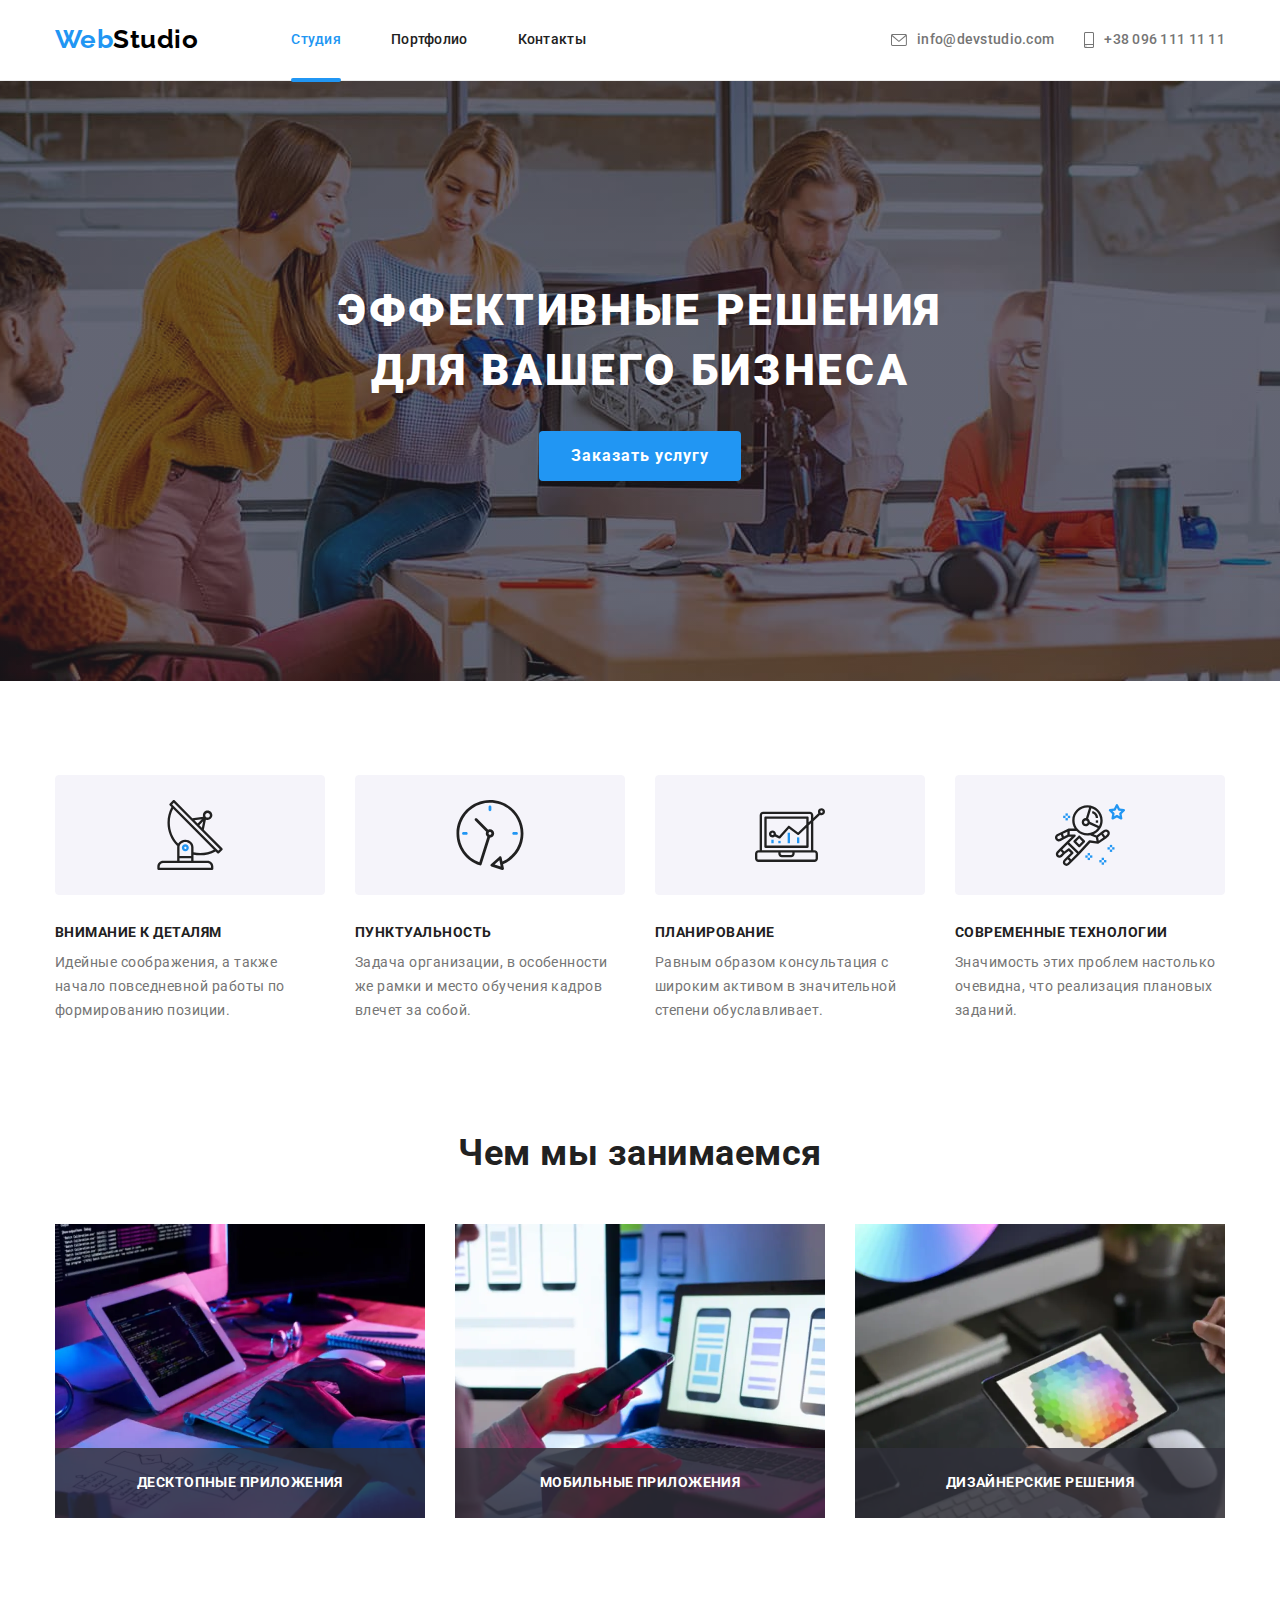
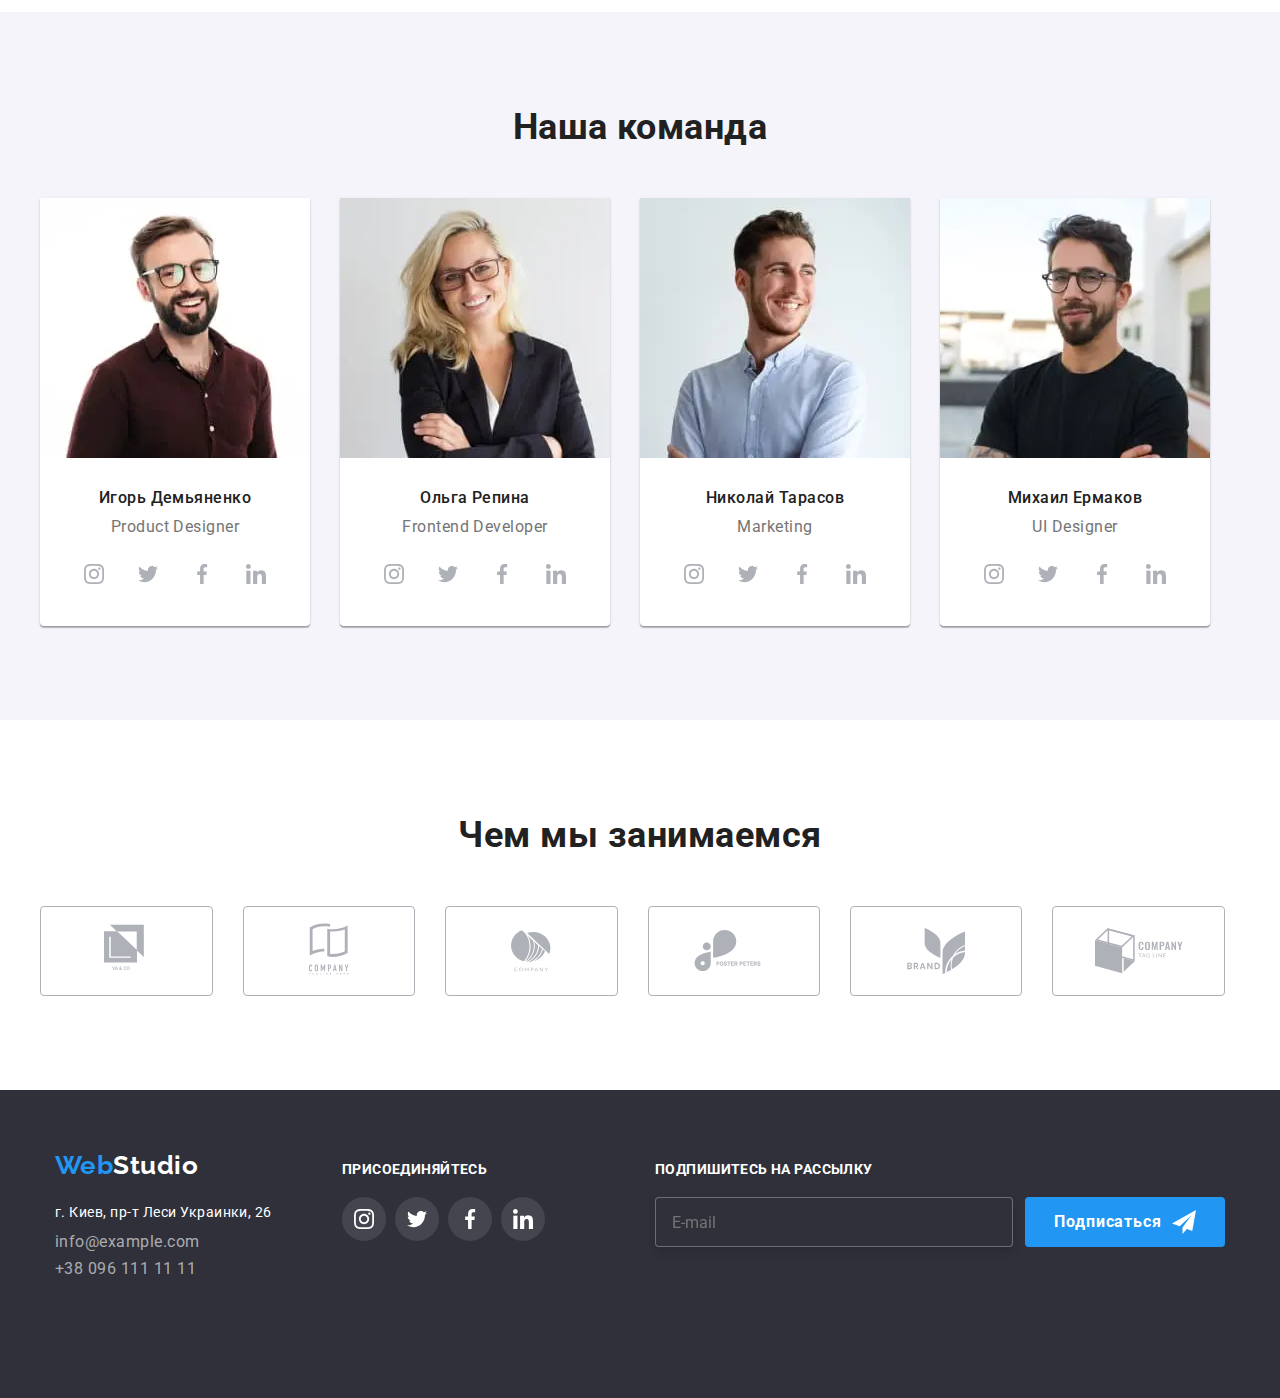
==== commit 1613d9cd: "fixed input in footer" ====
--- a/index.html
+++ b/index.html
@@ -118,8 +118,8 @@
             <span class="checkbox__icon"></span>
             <span class="checkbox__label">Соглашаюсь с рассылкой и принимаю&nbsp;<a class="policy link" href="">Условия договора</a></span>
         </label>
-
-<button class="form__btn" type="submit">Отправить</button>
+<div class="btn__container"> 
+<button class="form__btn" type="submit">Отправить</button></div>
 </div>
 <div class="button__container"></div>
 <button data-modal-close class="close"><svg class="close__icon" width="20" height="20">
@@ -592,18 +592,19 @@
     <footer class="footer">
     
         <div class="footer__wrap">
-            <div class="footer__column">
-                <div class="logo__invert">
-                    <a href="" class="logo logo__invert" lang="en"><span class="logo__web">Web</span>Studio</a>
-                </div>
-                <address class="footer__adress">
+            <div class="footer__info">
+                <div class="footer__column">
+                    <div class="logo__invert">
+                        <a href="" class="logo logo__invert" lang="en"><span class="logo__web">Web</span>Studio</a>
+                    </div>
+                    <address class="footer__adress">
                     <p> г. Киев, пр-т Леси Украинки, 26 <br></p>
                 </address>
                 <div class="footer__mail"><a href="email:info@example.com" class="footer__link list">info@example.com</a>
                     <br>
                 </div>
                 <div class="footer__tel"> <a href="tel:+380961111111" class="footer__link  list">+38 096 111 11 11</a></div>
-    
+                
             </div>
             <div class="footer__column">
                 <b class="footer__social--b">присоединяйтесь</b>
@@ -639,18 +640,26 @@
                     </li>
                 </ul>
             </div>
-    
-            <div class="footer__column--input">
-                <b class="footer__social--b">Подпишитесь на рассылку</b>
+        </div>
+            
+            <div class="footer__subscribe">
+                <label for="mail">
+                    <b class="footer__social--b">Подпишитесь на рассылку</b>
+                </label>
                 <form class="form__subscription">
-                    <input class="form__mail" type="mail" name="mail" id="mail" placeholder="E-mail" />
-                    <label for="mail">
+                    <div>
+                        <input class="form__mail" type="mail" name="mail" id="mail" placeholder="E-mail" />
+                    </div>
+                    <div>
+                        
                         <button class="form__btn--footer" type="submit">Подписаться
                             <svg class="form__icon" Width="24px" Height="24px">
                                 <use href="./images/symbol-defs5.svg#icon-send"></use>
                             </svg>
-                        </button></label>
-                </form>
+                        </button>
+                    </div>
+                 </form>
+               
             </div>
         </div>
     </footer>
--- a/css/main.min.css
+++ b/css/main.min.css
@@ -1,2 +1,2 @@
-h1,h2,h3,h4,h5,h6,p{margin:0}ul,ol{margin:0;padding:0}img{display:block;max-width:100%;height:auto;padding:0}.link{text-decoration:none}.list{list-style:none;text-decoration:none;padding:0;margin:0}.address{font-style:normal}.container{width:320px;margin-left:auto;margin-right:auto;padding-left:15px;padding-right:15px}@media screen and (min-width: 480px){.container{width:480px}}@media screen and (min-width: 768px){.container{width:768px}}@media screen and (min-width: 1200px){.container{width:1200px}}/*! modern-normalize v0.6.0 | MIT License | https://github.com/sindresorhus/modern-normalize */*,*::before,*::after{box-sizing:border-box}:root{-moz-tab-size:4;tab-size:4}html{line-height:1.15;-webkit-text-size-adjust:100%}body{margin:0}body{font-family:system-ui,-apple-system,"Segoe UI",Roboto,Helvetica,Arial,sans-serif,"Apple Color Emoji","Segoe UI Emoji"}hr{height:0}abbr[title]{text-decoration:underline dotted}b,strong{font-weight:bolder}code,kbd,samp,pre{font-family:SFMono-Regular, Consolas, 'Liberation Mono', Menlo, monospace;font-size:1em}small{font-size:80%}sub,sup{font-size:75%;line-height:0;position:relative;vertical-align:baseline}sub{bottom:-0.25em}sup{top:-0.5em}button,input,optgroup,select,textarea{font-family:inherit;font-size:100%;line-height:1.15;margin:0}button,select{text-transform:none}button,[type='button'],[type='reset'],[type='submit']{-webkit-appearance:button}button::-moz-focus-inner,[type='button']::-moz-focus-inner,[type='reset']::-moz-focus-inner,[type='submit']::-moz-focus-inner{border-style:none;padding:0}button:-moz-focusring,[type='button']:-moz-focusring,[type='reset']:-moz-focusring,[type='submit']:-moz-focusring{outline:1px dotted ButtonText}fieldset{padding:0.35em 0.75em 0.625em}legend{padding:0}progress{vertical-align:baseline}[type='number']::-webkit-inner-spin-button,[type='number']::-webkit-outer-spin-button{height:auto}[type='search']{-webkit-appearance:textfield;outline-offset:-2px}[type='search']::-webkit-search-decoration{-webkit-appearance:none}::-webkit-file-upload-button{-webkit-appearance:button;font:inherit}summary{display:list-item}.icon-check{background-image:url("../images/check.svg")}.nav,.contact,.clients,.feature,.works,.team__card,.social--team,.footer__link,.social,.filters,.portfolio,.portfolio__link{list-style:none;text-decoration:none;padding:0;margin:0}.header__line{margin-left:auto;margin-right:auto;width:1200px;padding-left:15px;padding-right:15px}.form__btn{display:inline-flex;justify-content:center;align-items:center;min-width:200px;min-height:50px;color:#ffffff;background-color:#2196f3;font-family:inherit;font-weight:700;font-size:16px;line-height:1.88;letter-spacing:0.06em;cursor:pointer;border:none;border-radius:4px;box-shadow:0;transition:box-shadow 500ms cubic-bezier(0.4, 0, 0.2, 1),background-color 500ms cubic-bezier(0.4, 0, 0.2, 1)}.form__btn:hover,.form__btn :focus{background-color:#188ce8;box-shadow:0px 4px 4px rgba(0,0,0,0.15)}.visually-hidden{position:absolute;width:1px;height:1px;margin:-1px;border:0;padding:0;white-space:nowrap;clip-path:inset(100%);clip:rect(0 0 0 0);overflow:hidden}body{color:#757575;font-family:"Roboto",sans-serif;letter-spacing:0.03em}body.modal-open{overflow:hidden}.container{width:320px;margin-left:auto;margin-right:auto;padding-left:15px;padding-right:15px}@media screen and (min-width: 480px){.container{width:480px}}@media screen and (min-width: 768px){.container{width:768px}}@media screen and (min-width: 1200px){.container{width:1200px}}.logo{color:#000000;font-family:'Raleway', sans-serif;font-weight:bold;text-decoration:none}@media screen and (max-width: 767px){.logo{font-size:24px;line-height:1.16}}@media screen and (min-width: 768px){.logo{margin-right:88px;font-size:24px;line-height:1.16}}@media screen and (min-width: 1200px){.logo{margin-right:93px;font-size:26px;line-height:1.2}}.logo__web{color:#2196f3}.logo__invert{color:#ffffff}@media screen and (max-width: 1299px){.logo__invert{display:block;margin:0 auto}}.header{border-bottom:1px solid #ececec;position:relative}@media screen and (max-width: 767px){.header__line{display:flex;justify-content:space-between}}@media screen and (min-width: 768px){.header__line{display:flex;align-items:center;justify-content:flex-end}}@media screen and (min-width: 1200px){.header__line{display:flex;align-items:center;justify-content:flex-end}}@media screen and (max-width: 767px){.header__nav{display:flex;align-items:center;justify-content:space-between;min-height:60px}}@media screen and (min-width: 768px){.header__nav{display:inline-flex;align-items:center;justify-content:space-between;width:100%}}@media screen and (min-width: 1200px){.header__nav{display:flex;align-items:center;justify-content:space-between;width:100%}}@media screen and (min-width: 768px){.nav{display:flex;margin-right:84px}}@media screen and (min-width: 1200px){.nav{display:flex;margin-right:280px}}.nav__link{color:#212121;text-decoration:none;transition:color 500ms cubic-bezier(0.4, 0, 0.2, 1)}@media screen and (min-width: 768px){.nav__link{display:block;padding-top:32px;padding-bottom:32px;letter-spacing:0.02em;font-weight:500;font-size:14px;line-height:1.14}}@media screen and (min-width: 1200px){.nav__link{display:block;padding-top:32px;padding-bottom:32px;letter-spacing:0.02em;font-weight:500;font-size:14px;line-height:1.14}}.nav__link.current{color:#2196f3;transition:background-color 500ms cubic-bezier(0.4, 0, 0.2, 1)}@media screen and (min-width: 768px){.nav__link.current::after{display:block;width:100%;height:4px;border-radius:2px;bottom:-2px;content:'';position:absolute;background-color:#2196f3;transform:translate(0, 0);opacity:1}}@media screen and (min-width: 1200px){.nav__link.current::after{display:block;width:100%;height:4px;border-radius:2px;bottom:-2px;content:'';position:absolute;background-color:#2196f3;transform:translate(0, 0);opacity:1}}.nav__link:hover,.nav__link:focus{color:#2196f3}@media screen and (max-width: 767px){.contact{display:flex;flex-direction:column-reverse}}@media screen and (min-width: 768px){.contact{display:block;align-items:center;margin-left:auto}}@media screen and (min-width: 1200px){.contact{display:flex;justify-content:flex-end}}@media screen and (max-width: 767px){.nav__item{text-align:left;font-weight:500;font-size:40px;line-height:1.17;letter-spacing:0.02em;margin-bottom:32px}}@media screen and (min-width: 768px){.nav__item{position:relative}.nav__item:not(:last-child){margin-right:50px}}@media screen and (min-width: 1200px){.nav__item{position:relative}.nav__item:not(:last-child){margin-right:50px}.nav__item:last-child{margin-right:0px}}@media screen and (min-width: 1200px){.nav__item{position:relative}}@media screen and (min-width: 1200px){.contact__item:not(:last-child){margin-right:30px}}.nav__email,.nav__tel{font-weight:500;line-height:1.14;letter-spacing:0.02em;color:#757575;display:flex;align-items:baseline;transition:color 500ms cubic-bezier(0.4, 0, 0.2, 1)}@media screen and (min-width: 768px){.nav__email,.nav__tel{font-size:12px}}@media screen and (min-width: 1200px){.nav__email,.nav__tel{font-size:14px}}@media screen and (max-width: 767px){.nav__email{margin-bottom:32px;font-weight:500;font-size:24px;line-height:1.16;letter-spacing:0.02em;transition:font-size 250ms cubic-bezier(0.4, 0, 0.2, 1)}}@media screen and (min-width: 768px){.nav__email{margin-bottom:10px}}@media screen and (min-width: 1200px){.nav__email{margin-bottom:0px}}@media screen and (max-width: 767px){.nav__tel{margin-bottom:10px;color:#757575;font-weight:500;font-size:34px;line-height:1.17;letter-spacing:0.02em;transition:font-size 250ms cubic-bezier(0.4, 0, 0.2, 1)}}.nav__icon{display:none}@media screen and (min-width: 768px){.nav__icon{display:inline-block;align-self:center;stroke-width:0;stroke:currentColor;fill:#757575;margin-right:10px;padding:0;transition:fill 250ms cubic-bezier(0.4, 0, 0.2, 1)}}@media screen and (min-width: 1200px){.nav__icon{display:inline-block;align-self:center;stroke-width:0;stroke:currentColor;fill:#757575;margin-right:10px;padding:0;transition:fill 250ms cubic-bezier(0.4, 0, 0.2, 1)}}.nav__email:hover .nav__icon,.nav__email:focus .nav__icon,.nav__tel:hover .nav__icon,.nav__tel:focus .nav__icon{fill:#2196f3}.nav__email:hover,.nav__email:focus,.nav__tel:hover,.nav__tel:focus{color:#2196f3}@media screen and (max-width: 767px){.nav__email:hover,.nav__email:focus,.nav__tel:hover,.nav__tel:focus{font-weight:500;font-size:34px;line-height:1.17;letter-spacing:0.02em}}@media screen and (max-width: 767px){.social-menu{display:flex;font-weight:500;font-size:18px;line-height:1.22;letter-spacing:0.02em;color:#2196f3}}@media screen and (min-width: 768px){.social-menu{display:none}}.social-menu__link{font-weight:500;font-size:calc(9px + (18 - 9) * ((100vw - 300px) / (480 - 300)));line-height:1.2;letter-spacing:0.02em;color:#2196f3}.social-menu__item:not(:last-child){padding-right:10px;margin-right:10px;border-right:1px solid rgba(33,33,33,0.2);color:#2196f3;font-size:18px;line-height:1.22;font-weight:500}.menu-button .icon-cross{display:none}.menu-button.is-open .icon-cross{display:block}.menu-button.is-open .icon-menu{display:none}.menu-button{position:absolute;top:10px;right:10px;z-index:2;display:inline-flex;margin:0;padding:0;border:none;background-color:transparent;transition-property:fill;transition-duration:250ms}@media screen and (min-width: 768px){.menu-button{display:none}}.menu-button:hover .icon-cross,.menu-button:focus .icon-cross{fill:#2196f3}.menu-button:hover .icon-menu,.menu-button:focus .icon-menu{fill:#2196f3}@media screen and (max-width: 767px){.menu-container{transform:translateY(-100%);transition:transform 250ms cubic-bezier(0.4, 0, 0.2, 1);position:absolute;border:none;top:0;left:0;z-index:1;width:100%;height:auto;height:100vh;background-color:#fff;border:none;padding:48px 40px;display:flex;flex-direction:column;justify-content:space-between}.menu-container.is-open{transform:translateY(0)}}@media screen and (min-width: 768px){.menu-container{display:flex;align-items:center;flex-grow:1}}.section__title{font-weight:700;line-height:1.17;text-align:center;color:#212121}@media screen and (max-width: 767px){.section__title{font-size:28px;padding-bottom:30px}}@media screen and (min-width: 768px){.section__title{font-size:28px;padding-bottom:30px}}@media screen and (min-width: 1200px){.section__title{font-size:36px;padding-bottom:50px}}.client{padding-top:60px;padding-bottom:60px}@media screen and (min-width: 1200px){.client{padding-top:94px;padding-bottom:94px}}.clients{display:flex;justify-content:center;flex-wrap:wrap;margin-top:-15px;margin-left:-15px}@media screen and (min-width: 768px){.clients{display:flex;flex-wrap:wrap;margin-top:-15px;margin-left:-15px}}@media screen and (min-width: 1200px){.clients{display:flex;margin-left:calc(-1 * $flex-gap)}}.client__item{flex-basis:calc((100% - 4 * 15px) / 2);margin-top:15px;margin-left:15px}@media screen and (min-width: 768px){.client__item{flex-basis:calc((100% - 6 * 15px) / 3)}}@media screen and (min-width: 1200px){.client__item{flex-basis:calc((100% - 150px) / 6);margin-left:30px}}@media screen and (min-width: 1200px){.client__item:first-child{margin-left:0}}.client__link{border:1px solid #afb1b8;border-radius:4px;height:90px;width:100%;display:inline-flex;align-items:center;justify-content:center;fill:#afb1b8;transition:border 500ms cubic-bezier(0.4, 0, 0.2, 1);transition:fill 500ms cubic-bezier(0.4, 0, 0.2, 1)}.client__link:hover,.client__link :focus{border:1px solid #2196f3;cursor:pointer;transition:border 500ms cubic-bezier(0.4, 0, 0.2, 1)}.client__logo{fill:#afb1b8}.client__link:hover .client__logo,.client__link:focus .client__logo{fill:#2196f3;cursor:pointer;transition:fill 500ms cubic-bezier(0.4, 0, 0.2, 1)}.section__feature{padding-top:60px;padding-bottom:60px}@media screen and (min-width: 768px){.section__feature{padding-top:60px;padding-bottom:60px}}@media screen and (min-width: 1200px){.section__feature{padding-top:94px;padding-bottom:0px}}@media screen and (min-width: 768px){.feature{display:flex;flex-wrap:wrap;margin:-15px}}@media screen and (min-width: 1200px){.feature{display:flex;flex-wrap:nowrap;margin-left:calc(-1 * $flex-gap)}}.feature__title{color:#212121;text-transform:uppercase;margin-top:30px;text-align:center}@media screen and (max-width: 767px){.feature__title{font-size:14px;font-weight:700;line-height:1.14}}@media screen and (min-width: 768px){.feature__title{font-size:14px;font-weight:700;line-height:1.14;text-align:left}}.feature__description{font-size:14px;line-height:1.71;margin-top:10px}.feature__item:not(:last-child){margin-bottom:30px}@media screen and (min-width: 768px){.feature__item{width:calc((100% - 4 * 15px) / 2);margin:15px}}@media screen and (min-width: 1200px){.feature__item{flex-basis:calc(100% / 4 - $flex-gap);margin-left:30px;margin:15px}}.feature__image{border:1px solid #f5f4fa;background-color:#f5f4fa;display:flex;align-items:center;justify-content:center;height:120px}@media screen and (min-width: 1200px){.feature__image{margin-bottom:30px;border-radius:4px}}.feature__image--svg{width:70px;height:70px}.hero{background-color:#2f303a;background-repeat:no-repeat;background-position:center;background-size:cover;margin-left:auto;margin-right:auto}@media screen and (max-width: 480px){.hero{padding:118px 60px;background-image:linear-gradient(to right, rgba(47,48,58,0.4), rgba(47,48,58,0.4)),url("../images/hero/optim-jpg/hero__mob.jpg")}}@media screen and (max-width: 480px) and (min-device-pixel-ratio: 2), screen and (max-width: 480px) and (min-resolution: 192dpi), screen and (max-width: 480px) and (min-resolution: 2dppx){.hero{background-image:linear-gradient(to right, rgba(47,48,58,0.4), rgba(47,48,58,0.4)),url("../images/hero/optim-jpg/hero__mob@2x.jpg")}}@media screen and (max-width: 480px) and (min-device-pixel-ratio: 3), screen and (max-width: 480px) and (min-resolution: 288dpi), screen and (max-width: 480px) and (min-resolution: 3dppx){.hero{background-image:linear-gradient(to right, rgba(47,48,58,0.4), rgba(47,48,58,0.4)),url("../images/hero/optim-jpg/hero__mob@3x.jpg")}}@media screen and (min-width: 480px) and (max-width: 767px){.hero{width:100%;max-width:480px;height:400px;padding:118px 60px;background-image:linear-gradient(to right, rgba(47,48,58,0.4), rgba(47,48,58,0.4)),url("../images/hero/optim-jpg/hero__mob.jpg")}}@media screen and (min-width: 480px) and (max-width: 767px) and (min-device-pixel-ratio: 2), screen and (min-width: 480px) and (max-width: 767px) and (min-resolution: 192dpi), screen and (min-width: 480px) and (max-width: 767px) and (min-resolution: 2dppx){.hero{background-image:linear-gradient(to right, rgba(47,48,58,0.4), rgba(47,48,58,0.4)),url("../images/hero/optim-jpg/hero__mob@2x.jpg")}}@media screen and (min-width: 480px) and (max-width: 767px) and (min-device-pixel-ratio: 3), screen and (min-width: 480px) and (max-width: 767px) and (min-resolution: 288dpi), screen and (min-width: 480px) and (max-width: 767px) and (min-resolution: 3dppx){.hero{background-image:linear-gradient(to right, rgba(47,48,58,0.4), rgba(47,48,58,0.4)),url("../images/hero/optim-jpg/hero__mob@3x.jpg")}}@media screen and (min-width: 768px){.hero{width:100%;max-width:768px;padding:118px 204px;background-image:linear-gradient(to right, rgba(47,48,58,0.4), rgba(47,48,58,0.4)),url("../images/hero/optim-jpg/hero__tabl.jpg")}}@media screen and (min-width: 768px) and (min-device-pixel-ratio: 2), screen and (min-width: 768px) and (min-resolution: 192dpi), screen and (min-width: 768px) and (min-resolution: 2dppx){.hero{background-image:linear-gradient(to right, rgba(47,48,58,0.4), rgba(47,48,58,0.4)),url("../images/hero/optim-jpg/hero__tabl@2x.jpg")}}@media screen and (min-width: 768px) and (min-device-pixel-ratio: 3), screen and (min-width: 768px) and (min-resolution: 288dpi), screen and (min-width: 768px) and (min-resolution: 3dppx){.hero{background-image:linear-gradient(to right, rgba(47,48,58,0.4), rgba(47,48,58,0.4)),url("../images/hero/optim-jpg/hero__tabl@3x.jpg")}}@media screen and (min-width: 1200px){.hero{width:100%;max-width:1600px;height:600px;padding-top:200px;padding-bottom:200px;background-image:linear-gradient(to right, rgba(47,48,58,0.4), rgba(47,48,58,0.4)),url("../images/hero/optim-jpg/hero__desktop.jpg")}}@media screen and (min-width: 1200px) and (min-device-pixel-ratio: 2), screen and (min-width: 1200px) and (min-resolution: 192dpi), screen and (min-width: 1200px) and (min-resolution: 2dppx){.hero{background-image:linear-gradient(to right, rgba(47,48,58,0.4), rgba(47,48,58,0.4)),url("../images/hero/optim-jpg/hero__desktop@2x.jpg")}}@media screen and (min-width: 1200px) and (min-device-pixel-ratio: 3), screen and (min-width: 1200px) and (min-resolution: 288dpi), screen and (min-width: 1200px) and (min-resolution: 3dppx){.hero{background-image:linear-gradient(to right, rgba(47,48,58,0.4), rgba(47,48,58,0.4)),url("../images/hero/optim-jpg/hero__desktop@3x.jpg")}}.hero__title{font-weight:900;text-align:center;letter-spacing:0.06em;text-transform:uppercase;color:#ffffff;padding-bottom:30px;margin-left:auto;margin-right:auto}@media screen and (max-width: 767px){.hero__title{font-size:26px;line-height:1.62}}@media screen and (min-width: 768px){.hero__title{font-size:26px;line-height:1.62}}@media screen and (min-width: 1200px){.hero__title{font-size:44px;line-height:1.36;max-width:696px}}.button.current{color:#ffffff;background:#2196f3;font-family:inherit;font-weight:700;font-size:16px;line-height:1.88;display:flex;align-items:center;letter-spacing:0.06em;cursor:pointer;min-width:200px;min-height:50px;margin-top:0px;margin-right:auto;margin-left:auto;padding:10px 32px;border-radius:4px;border:none;transition:color 500ms cubic-bezier(0.4, 0, 0.2, 1),background-color 500ms cubic-bezier(0.4, 0, 0.2, 1)}.button.current:hover,.button.current :focus{background:#188ce8}@media screen and (max-width: 1199px){.section__works{display:none}}@media screen and (min-width: 1200px){.section__works{padding-top:94px;padding-bottom:94px}}.works{display:flex;margin-left:calc(-1 * $flex-gap);min-width:370px;padding:0}.works__item{flex-basis:calc(100% / 3 - $flex-gap);margin-right:30px;display:block;position:relative;background-color:#fff}.works__item:last-child{margin-right:0}.works__description{width:100%;height:70px;background-color:rgba(47,48,58,0.8);position:absolute;bottom:0;right:0;padding-top:27px;overflow:hidden;font-family:Roboto;font-style:normal;font-weight:700;font-size:14px;line-height:1.14;text-align:center;letter-spacing:0.03em;text-transform:uppercase;color:#fff}.section__team{background-color:#f5f4fa}@media screen and (max-width: 767px){.section__team{padding-top:60px;padding-bottom:60px}}@media screen and (min-width: 768px){.section__team{padding-top:60px;padding-bottom:60px}}@media screen and (min-width: 1200px){.section__team{padding-top:94px;padding-bottom:94px}}@media screen and (min-width: 768px){.team__card{display:flex;flex-wrap:wrap;margin:-15px}}@media screen and (min-width: 1200px){.team__card{flex-basis:calc(100% / 4 - $flex-gap);display:flex;flex-wrap:nowrap;margin-left:calc(-1 * $flex-gap);margin-top:calc(-1 * $flex-gap)}}.team__item{box-shadow:0px 1px 3px rgba(0,0,0,0.12),0px 1px 1px rgba(0,0,0,0.14),0px 2px 1px rgba(0,0,0,0.2);border-radius:0px 0px 4px 4px;background-color:#ffffff}@media screen and (min-width: 768px){.team__item{margin:15px}}@media screen and (min-width: 1200px){.team__item{flex-basis:auto}}@media screen and (min-width: 1200px){.team__item:first-child{margin-left:0}}@media screen and (min-width: 320px){.card__thumb{display:flex;justify-content:center;align-items:center}}.team__name{color:#212121;font-weight:500;font-size:16px;line-height:1.19;text-align:center;margin-top:30px}.team__position{font-size:16px;line-height:1.19;text-align:center;margin-top:10px;margin-bottom:16px}.social--team{display:flex;align-items:center;justify-content:center}.social__ellipce--team{width:44px;height:44px;margin-bottom:30px;border-radius:50%;padding:12px;list-style:none;display:flex;align-items:center;justify-content:center;transition:background-color 500ms cubic-bezier(0.4, 0, 0.2, 1),fill 500ms cubic-bezier(0.4, 0, 0.2, 1)}.social__item--team .social__ellipce--team:hover,.social__item--team .social__ellipce--team:focus{background-color:#2196f3;cursor:pointer}.social__item--team:not(:last-child){margin-right:10px}.social__icon--team{fill:#afb1b8}.social__ellipce--team:hover .social__icon--team,.social__ellipce--team:focus .social__icon--team{fill:#ffffff}.backdrop{z-index:3;position:fixed;top:0;left:0;width:100%;height:100%;background-color:rgba(47,48,58,0.4);opacity:1;transition:opacity 300ms cubic-bezier(0.4, 0, 0.2, 1);padding:93px 15px;overflow-y:scroll}.backdrop.is-hidden{opacity:0;pointer-events:none;transition:300ms cubic-bezier(0.4, 0, 0.2, 1)}.backdrop.is-hidden .modal{transition:transform 300ms cubic-bezier(0.4, 0, 0.2, 1)}.close{width:30px;height:30px;border-radius:50%;background-color:#fff;border:1px solid rgba(0,0,0,0.1);display:block;position:absolute;top:8px;right:8px;cursor:pointer;display:inline-flex;align-items:center;justify-content:center;fill:#000;transition:fill 300ms cubic-bezier(0.4, 0, 0.2, 1),border 300ms cubic-bezier(0.4, 0, 0.2, 1)}.close:hover,.close :focus{fill:#2196f3;border:1px solid #2196f3}.form{padding:40px}.modal{opacity:1;transition:300ms cubic-bezier(0.4, 0, 0.2, 1);border-radius:4px;max-width:450px;background-color:#fff;padding:40px}@media screen and (min-width: 480px){.modal{position:absolute;right:0;left:0;margin:auto;max-width:450px;width:100%}}@media screen and (min-width: 1200px){.modal{min-height:580px;max-width:528px;width:100%;padding:40px 15px}}.modal__form{margin-left:auto;margin-right:auto;padding:0px;border:none}.modal__title{font-family:inherit;font-weight:700;font-size:20px;line-height:1.15;display:flex;justify-content:center;align-items:center;width:100%;text-align:center;color:#212121}@media screen and (min-width: 1200px){.modal__title{margin-bottom:20px}}.modal__input--wrapper{display:block;margin-top:4px;margin-bottom:10px;position:relative}.modal__wrapper{margin-top:12px}.modal__label{margin-top:10px;margin-bottom:4px;font-size:12px;line-height:1.16;letter-spacing:0.01em;color:#757575}@media screen and (max-width: 480px){.modal__label{margin-left:10px}}.comment::placeholder{font-size:12px;line-height:1.16;letter-spacing:0.01em;color:rgba(117,117,117,0.5)}.policy.link{color:#2196f3}.field__checkbox{display:flex;align-items:center;margin-top:10px}.checkbox{position:absolute;width:1px;height:1px;margin:-1px;border:0;padding:0;clip:rect(0 0 0 0);overflow:hidden}.checkbox__label{transition:transform 250ms cubic-bezier(0.4, 0, 0.2, 1);font-size:12px;line-height:1.16;margin-right:auto}@media screen and (min-width: 1200px){.checkbox__label{font-size:14px;line-height:1.71}}.checkbox__icon{display:inline-block;width:16px;height:15px;margin-right:8px;background-image:url(../images/Vector.svg);border:#212121;transition:transform 250ms cubic-bezier(0.4, 0, 0.2, 1)}@media screen and (min-width: 1200px){.checkbox__icon{margin-left:10px}}.checkbox:checked+.checkbox__icon{transform:scale(1.2);border-color:transparent;background-color:#2196f3;background-image:url("../images/check.svg");background-size:cover;background-origin:border-box}.form__btn{margin-top:30px;box-shadow:0px 4px 4px rgba(0,0,0,0.15)}.button__container{text-align:center}.comment{display:block;width:370px;width:100%;height:120px;margin-top:4px;border:1px solid rgba(33,33,33,0.2);box-sizing:border-box;border-radius:4px;resize:none;padding:12px 16px;transition:border 500ms cubic-bezier(0.4, 0, 0.2, 1)}@media screen and (min-width: 768px){.comment{width:100%}}@media screen and (min-width: 1200px){.comment{width:100%}}.comment:focus,.comment:hover{border:1px solid #2196f3}.comment:focus{outline:none;border-color:#2196f3}.modal__input{width:100%;height:40px;padding-left:40px;border:1px solid rgba(33,33,33,0.2);box-sizing:border-box;border-radius:4px;cursor:pointer;transition:border 500ms cubic-bezier(0.4, 0, 0.2, 1);display:flex;flex-direction:column;position:relative}.modal__input:hover{border:1px solid #2196f3}.modal__input:focus{outline:none;border:1px solid #2196f3}.modal__icon{position:absolute;top:50%;left:12px;transform:translateY(-50%);display:block;width:20px;height:20px;transition:fill 500ms cubic-bezier(0.4, 0, 0.2, 1)}.modal__input:focus ~ .modal__icon,.modal__input:hover ~ .modal__icon{fill:#2196f3}.footer{background:#2f303a;padding-top:60px;padding-bottom:60px}.footer__adress{color:#ffffff;font-size:14px;font-style:normal;line-height:1.71;margin-bottom:8px;margin-top:20px}.footer__mail{margin-bottom:8px}.footer__link{color:rgba(255,255,255,0.6);font-style:normal}@media screen and (max-width: 767px){.footer__wrap{text-align:center}}@media screen and (min-width: 768px){.footer__wrap{display:flex;flex-wrap:wrap;align-items:baseline;justify-content:space-around;text-align:center}}@media screen and (min-width: 1200px){.footer__wrap{display:flex;flex-wrap:nowrap;text-align:left;align-items:baseline;margin-left:auto;margin-right:auto;width:1200px;padding-left:15px;padding-right:15px;justify-content:space-between}}@media screen and (min-width: 1200px){.footer__column{margin-right:70px}}@media screen and (min-width: 768px){.footer__column--input{margin-top:60px}}@media screen and (min-width: 1200px){.footer__column--input{margin-top:0px}}@media screen and (min-width: 320px){.footer__social--b{color:#ffffff;font-size:14px;font-style:normal;line-height:1.17;letter-spacing:0.03em;text-transform:uppercase;margin-bottom:20px;display:inline-block;margin-top:60px}}@media screen and (min-width: 768px){.footer__social--b{margin-top:0px}}@media screen and (min-width: 1200px){.footer__social--b{margin-top:0px}}.social{display:flex}@media screen and (max-width: 767px){.social{justify-content:center}}.social__ellipce--footer{width:44px;height:44px;display:inline-flex;align-items:center;justify-content:center;margin-right:9px;border-radius:50%;padding:12px;background-color:rgba(255,255,255,0.1);list-style:none;transition:background-color 500ms cubic-bezier(0.4, 0, 0.2, 1)}.social__item--footer .social__ellipce--footer:hover,.social__item--footer .social__ellipce--footer:focus{background-color:#2196f3;cursor:pointer}.social__icon--footer{fill:#ffffff;align-self:center;margin-right:auto}@media screen and (min-width: 1200px){.footer__column--input{display:flex;flex-direction:column;width:450px}}.form__mail{height:50px;font-size:16px;line-height:1.25;border:1px solid rgba(255,255,255,0.3);background-color:#2f303a;filter:drop-shadow(0px 4px 4px rgba(0,0,0,0.15));border-radius:4px;padding-left:16px;padding-top:15px;padding-bottom:15px;margin-bottom:20px;color:rgba(255,255,255,0.3)}@media screen and (max-width: 767px){.form__mail{width:100%}}@media screen and (min-width: 768px){.form__mail{width:95%}}@media screen and (min-width: 1200px){.form__mail{width:358px;margin-right:12px;margin-left:0}}.form__btn--footer{display:inline-flex;align-items:center;justify-content:center;min-width:200px;min-height:50px;color:#ffffff;background-color:#2196f3;font-family:inherit;font-weight:700;font-size:16px;line-height:1.88;letter-spacing:0.06em;cursor:pointer;border:none;border-radius:4px;box-shadow:0;transition:box-shadow 500ms cubic-bezier(0.4, 0, 0.2, 1),background-color 500ms cubic-bezier(0.4, 0, 0.2, 1)}.form__btn--footer:hover,.form__btn--footer :focus{background-color:#188ce8;box-shadow:0px 4px 4px rgba(0,0,0,0.15)}@media screen and (min-width: 1200px){.form__subscription{display:flex;justify-content:space-between}}.form__icon{margin-left:10px;display:inline-block;align-self:center;stroke-width:0;stroke:currentColor;fill:#fff;padding:0}.mail__wrap{display:flex;flex-direction:column}.filters{font-weight:500;font-size:16px;line-height:1.62;padding:0;list-style:none;margin-bottom:40px;display:flex;flex-wrap:wrap;margin-bottom:40px}@media screen and (min-width: 768px){.filters{display:flex;align-items:center;justify-content:center;margin-bottom:30px;flex-wrap:wrap}}@media screen and (min-width: 1200px){.filters{margin-bottom:50px}}.button__filter{background-color:#f5f4fa;cursor:pointer;border-radius:4px;line-height:1.6;border:0px;padding:6px 22px;font-weight:500;flex-basis:5;margin-right:8px;transition:background-color 500ms cubic-bezier(0.4, 0, 0.2, 1),color 500ms cubic-bezier(0.4, 0, 0.2, 1),box-shadow 500ms cubic-bezier(0.4, 0, 0.2, 1)}@media screen and (max-width: 767px){.button__filter:first-child{margin-bottom:15px}}.button__filter:hover,.button__filter :focus{color:#ffffff;background-color:#2196f3;box-shadow:0px 3px 1px rgba(0,0,0,0.1),0px 1px 2px rgba(0,0,0,0.08),0px 2px 2px rgba(0,0,0,0.12)}.button__filter.current{color:#ffffff;background-color:#2196f3;box-shadow:0px 3px 1px rgba(0,0,0,0.1),0px 1px 2px rgba(0,0,0,0.08),0px 2px 2px rgba(0,0,0,0.12);border-radius:4px}@media screen and (min-width: 320px){.container__filters{padding-bottom:60px;padding-top:60px}}@media screen and (min-width: 1200px){.container__filters{padding-bottom:94px;padding-top:94px}}.portfolio{list-style:none;cursor:pointer}@media screen and (min-width: 768px){.portfolio{display:flex;flex-wrap:wrap;align-items:stretch;margin-left:-30px;margin-top:-30px}}@media screen and (min-width: 1200px){.portfolio{display:flex;flex-wrap:wrap;margin-left:-30px;margin-top:-30px}}@media screen and (min-width: 768px){.portfolio__item{flex-basis:calc(100% / 2 - 30px);margin-left:30px;margin-top:30px}}@media screen and (min-width: 1200px){.portfolio__item{flex-basis:calc(100% / 3 - 30px);margin-left:30px;margin-top:30px}}@media screen and (max-width: 797px){.portfolio__item:not(:last-child){margin-bottom:30px}}.portfolio__name{font-weight:700;font-size:18px;line-height:2;letter-spacing:0.06em;color:#212121}.portfolio__description{font-size:16px;line-height:1.87;letter-spacing:0.03em;color:#757575}.portfolio__content{border-bottom:1px solid #eee;border-right:1px solid #eee;border-left:1px solid #eee;padding-top:20px;padding-left:24px;padding-bottom:20px;padding-right:24px}@media screen and (min-width: 768px) and (max-width: 1199px){.portfolio__content{flex-grow:1}}@media screen and (min-width: 1200px){.portfolio__item:nth-child(3n){margin-right:0}}@media screen and (min-width: 1200px){.portfolio__item:nth-last-child(-n+3){margin-bottom:0}}@media screen and (min-width: 768px){.portfolio__item:nth-child(2n){margin-right:0}}@media screen and (min-width: 768px){.portfolio__item:nth-last-child(-n+2){margin-bottom:0}}.portfolio__img{position:relative;overflow:hidden;display:block}.portfolio__overlay{position:absolute;text-decoration:none;display:block;top:0;left:0;width:100%;height:100%;padding:63px 24px;opacity:0;background-color:rgba(33,150,243,0.9);font-family:Roboto;font-style:normal;font-weight:normal;font-size:18px;line-height:1.56;letter-spacing:0.03em;color:#ffffff;transform:translateY(100%);transition:transform 250ms cubic-bezier(0.4, 0, 0.2, 1) 250ms,opacity 250ms cubic-bezier(0.4, 0, 0.2, 1) 250ms}.portfolio__link:hover .portfolio__overlay,.portfolio__link:focus .portfolio__overlay{display:block;opacity:1;transform:translateY(0)}.portfolio__link{transition:box-shadow 250ms cubic-bezier(0.4, 0, 0.2, 1) 250ms;text-decoration:none;display:block}@media screen and (min-width: 768px) and (max-width: 1199px){.portfolio__link{display:flex;flex-direction:column;height:100%}}.portfolio__link:hover,.portfolio__link :focus{display:block;outline:none;box-shadow:0px 4px 4px rgba(0,0,0,0.25),0px 4px 4px rgba(0,0,0,0.25)}
+h1,h2,h3,h4,h5,h6,p{margin:0}ul,ol{margin:0;padding:0}img{display:block;max-width:100%;height:auto;padding:0}.link{text-decoration:none}.list{list-style:none;text-decoration:none;padding:0;margin:0}.address{font-style:normal}.container{width:320px;margin-left:auto;margin-right:auto;padding-left:15px;padding-right:15px}@media screen and (min-width: 480px){.container{width:480px}}@media screen and (min-width: 768px){.container{width:768px}}@media screen and (min-width: 1200px){.container{width:1200px}}/*! modern-normalize v0.6.0 | MIT License | https://github.com/sindresorhus/modern-normalize */*,*::before,*::after{box-sizing:border-box}:root{-moz-tab-size:4;tab-size:4}html{line-height:1.15;-webkit-text-size-adjust:100%}body{margin:0}body{font-family:system-ui,-apple-system,"Segoe UI",Roboto,Helvetica,Arial,sans-serif,"Apple Color Emoji","Segoe UI Emoji"}hr{height:0}abbr[title]{text-decoration:underline dotted}b,strong{font-weight:bolder}code,kbd,samp,pre{font-family:SFMono-Regular, Consolas, 'Liberation Mono', Menlo, monospace;font-size:1em}small{font-size:80%}sub,sup{font-size:75%;line-height:0;position:relative;vertical-align:baseline}sub{bottom:-0.25em}sup{top:-0.5em}button,input,optgroup,select,textarea{font-family:inherit;font-size:100%;line-height:1.15;margin:0}button,select{text-transform:none}button,[type='button'],[type='reset'],[type='submit']{-webkit-appearance:button}button::-moz-focus-inner,[type='button']::-moz-focus-inner,[type='reset']::-moz-focus-inner,[type='submit']::-moz-focus-inner{border-style:none;padding:0}button:-moz-focusring,[type='button']:-moz-focusring,[type='reset']:-moz-focusring,[type='submit']:-moz-focusring{outline:1px dotted ButtonText}fieldset{padding:0.35em 0.75em 0.625em}legend{padding:0}progress{vertical-align:baseline}[type='number']::-webkit-inner-spin-button,[type='number']::-webkit-outer-spin-button{height:auto}[type='search']{-webkit-appearance:textfield;outline-offset:-2px}[type='search']::-webkit-search-decoration{-webkit-appearance:none}::-webkit-file-upload-button{-webkit-appearance:button;font:inherit}summary{display:list-item}.icon-check{background-image:url("../images/check.svg")}.nav,.contact,.clients,.feature,.works,.team__card,.social--team,.footer__link,.social,.filters,.portfolio,.portfolio__link{list-style:none;text-decoration:none;padding:0;margin:0}.header__line{margin-left:auto;margin-right:auto;width:1200px;padding-left:15px;padding-right:15px}.form__btn{display:inline-flex;justify-content:center;align-items:center;min-width:200px;min-height:50px;color:#ffffff;background-color:#2196f3;font-family:inherit;font-weight:700;font-size:16px;line-height:1.88;letter-spacing:0.06em;cursor:pointer;border:none;border-radius:4px;box-shadow:0;transition:box-shadow 500ms cubic-bezier(0.4, 0, 0.2, 1),background-color 500ms cubic-bezier(0.4, 0, 0.2, 1)}.form__btn:hover,.form__btn :focus{background-color:#188ce8;box-shadow:0px 4px 4px rgba(0,0,0,0.15)}.visually-hidden{position:absolute;width:1px;height:1px;margin:-1px;border:0;padding:0;white-space:nowrap;clip-path:inset(100%);clip:rect(0 0 0 0);overflow:hidden}body{color:#757575;font-family:"Roboto",sans-serif;letter-spacing:0.03em}body.modal-open{overflow:hidden}.container{width:320px;margin-left:auto;margin-right:auto;padding-left:15px;padding-right:15px}@media screen and (min-width: 480px){.container{width:480px}}@media screen and (min-width: 768px){.container{width:768px}}@media screen and (min-width: 1200px){.container{width:1200px}}.logo{color:#000000;font-family:'Raleway', sans-serif;font-weight:bold;text-decoration:none}@media screen and (max-width: 767px){.logo{font-size:24px;line-height:1.16}}@media screen and (min-width: 768px){.logo{margin-right:88px;font-size:24px;line-height:1.16}}@media screen and (min-width: 1200px){.logo{margin-right:93px;font-size:26px;line-height:1.2}}.logo__web{color:#2196f3}.logo__invert{color:#ffffff}@media screen and (max-width: 1299px){.logo__invert{display:block;margin:0 auto}}.header{border-bottom:1px solid #ececec;position:relative}@media screen and (max-width: 767px){.header__line{display:flex;justify-content:space-between}}@media screen and (min-width: 768px){.header__line{display:flex;align-items:center;justify-content:flex-end}}@media screen and (min-width: 1200px){.header__line{display:flex;align-items:center;justify-content:flex-end}}@media screen and (max-width: 767px){.header__nav{display:flex;align-items:center;justify-content:space-between;min-height:60px}}@media screen and (min-width: 768px){.header__nav{display:inline-flex;align-items:center;justify-content:space-between;width:100%}}@media screen and (min-width: 1200px){.header__nav{display:flex;align-items:center;justify-content:space-between;width:100%}}@media screen and (min-width: 768px){.nav{display:flex;margin-right:84px}}@media screen and (min-width: 1200px){.nav{display:flex;margin-right:280px}}.nav__link{color:#212121;text-decoration:none;transition:color 500ms cubic-bezier(0.4, 0, 0.2, 1)}@media screen and (min-width: 768px){.nav__link{display:block;padding-top:32px;padding-bottom:32px;letter-spacing:0.02em;font-weight:500;font-size:14px;line-height:1.14}}@media screen and (min-width: 1200px){.nav__link{display:block;padding-top:32px;padding-bottom:32px;letter-spacing:0.02em;font-weight:500;font-size:14px;line-height:1.14}}.nav__link.current{color:#2196f3;transition:background-color 500ms cubic-bezier(0.4, 0, 0.2, 1)}@media screen and (min-width: 768px){.nav__link.current::after{display:block;width:100%;height:4px;border-radius:2px;bottom:-2px;content:'';position:absolute;background-color:#2196f3;transform:translate(0, 0);opacity:1}}@media screen and (min-width: 1200px){.nav__link.current::after{display:block;width:100%;height:4px;border-radius:2px;bottom:-2px;content:'';position:absolute;background-color:#2196f3;transform:translate(0, 0);opacity:1}}.nav__link:hover,.nav__link:focus{color:#2196f3}@media screen and (max-width: 767px){.contact{display:flex;flex-direction:column-reverse}}@media screen and (min-width: 768px){.contact{display:block;align-items:center;margin-left:auto}}@media screen and (min-width: 1200px){.contact{display:flex;justify-content:flex-end}}@media screen and (max-width: 767px){.nav__item{text-align:left;font-weight:500;font-size:40px;line-height:1.17;letter-spacing:0.02em;margin-bottom:32px}}@media screen and (min-width: 768px){.nav__item{position:relative}.nav__item:not(:last-child){margin-right:50px}}@media screen and (min-width: 1200px){.nav__item{position:relative}.nav__item:not(:last-child){margin-right:50px}.nav__item:last-child{margin-right:0px}}@media screen and (min-width: 1200px){.nav__item{position:relative}}@media screen and (min-width: 1200px){.contact__item:not(:last-child){margin-right:30px}}.nav__email,.nav__tel{font-weight:500;line-height:1.14;letter-spacing:0.02em;color:#757575;display:flex;align-items:baseline;transition:color 500ms cubic-bezier(0.4, 0, 0.2, 1)}@media screen and (min-width: 768px){.nav__email,.nav__tel{font-size:12px}}@media screen and (min-width: 1200px){.nav__email,.nav__tel{font-size:14px}}@media screen and (max-width: 767px){.nav__email{margin-bottom:32px;font-weight:500;font-size:24px;line-height:1.16;letter-spacing:0.02em;transition:font-size 250ms cubic-bezier(0.4, 0, 0.2, 1)}}@media screen and (min-width: 768px){.nav__email{margin-bottom:10px}}@media screen and (min-width: 1200px){.nav__email{margin-bottom:0px}}@media screen and (max-width: 767px){.nav__tel{margin-bottom:10px;color:#757575;font-weight:500;font-size:34px;line-height:1.17;letter-spacing:0.02em;transition:font-size 250ms cubic-bezier(0.4, 0, 0.2, 1)}}.nav__icon{display:none}@media screen and (min-width: 768px){.nav__icon{display:inline-block;align-self:center;stroke-width:0;stroke:currentColor;fill:#757575;margin-right:10px;padding:0;transition:fill 250ms cubic-bezier(0.4, 0, 0.2, 1)}}@media screen and (min-width: 1200px){.nav__icon{display:inline-block;align-self:center;stroke-width:0;stroke:currentColor;fill:#757575;margin-right:10px;padding:0;transition:fill 250ms cubic-bezier(0.4, 0, 0.2, 1)}}.nav__email:hover .nav__icon,.nav__email:focus .nav__icon,.nav__tel:hover .nav__icon,.nav__tel:focus .nav__icon{fill:#2196f3}.nav__email:hover,.nav__email:focus,.nav__tel:hover,.nav__tel:focus{color:#2196f3}@media screen and (max-width: 767px){.nav__email:hover,.nav__email:focus,.nav__tel:hover,.nav__tel:focus{font-weight:500;font-size:34px;line-height:1.17;letter-spacing:0.02em}}@media screen and (max-width: 767px){.social-menu{display:flex;font-weight:500;font-size:18px;line-height:1.22;letter-spacing:0.02em;color:#2196f3}}@media screen and (min-width: 768px){.social-menu{display:none}}.social-menu__link{font-weight:500;font-size:calc(9px + (18 - 9) * ((100vw - 300px) / (480 - 300)));line-height:1.2;letter-spacing:0.02em;color:#2196f3}.social-menu__item:not(:last-child){padding-right:10px;margin-right:10px;border-right:1px solid rgba(33,33,33,0.2);color:#2196f3;font-size:18px;line-height:1.22;font-weight:500}.menu-button .icon-cross{display:none}.menu-button.is-open .icon-cross{display:block}.menu-button.is-open .icon-menu{display:none}.menu-button{position:absolute;top:10px;right:10px;z-index:2;display:inline-flex;margin:0;padding:0;border:none;background-color:transparent;transition-property:fill;transition-duration:250ms}@media screen and (min-width: 768px){.menu-button{display:none}}.menu-button:hover .icon-cross,.menu-button:focus .icon-cross{fill:#2196f3}.menu-button:hover .icon-menu,.menu-button:focus .icon-menu{fill:#2196f3}@media screen and (max-width: 767px){.menu-container{transform:translateY(-100%);transition:transform 250ms cubic-bezier(0.4, 0, 0.2, 1);position:absolute;border:none;top:0;left:0;z-index:1;width:100%;height:auto;height:100vh;background-color:#fff;border:none;padding:48px 40px;display:flex;flex-direction:column;justify-content:space-between}.menu-container.is-open{transform:translateY(0)}}@media screen and (min-width: 768px){.menu-container{display:flex;align-items:center;flex-grow:1}}.section__title{font-weight:700;line-height:1.17;text-align:center;color:#212121}@media screen and (max-width: 767px){.section__title{font-size:28px;padding-bottom:30px}}@media screen and (min-width: 768px){.section__title{font-size:28px;padding-bottom:30px}}@media screen and (min-width: 1200px){.section__title{font-size:36px;padding-bottom:50px}}.client{padding-top:60px;padding-bottom:60px}@media screen and (min-width: 1200px){.client{padding-top:94px;padding-bottom:94px}}.clients{display:flex;justify-content:center;flex-wrap:wrap;margin-top:-15px;margin-left:-15px}@media screen and (min-width: 768px){.clients{display:flex;flex-wrap:wrap;margin-top:-15px;margin-left:-15px}}@media screen and (min-width: 1200px){.clients{display:flex;margin-left:calc(-1 * $flex-gap)}}.client__item{flex-basis:calc((100% - 4 * 15px) / 2);margin-top:15px;margin-left:15px}@media screen and (min-width: 768px){.client__item{flex-basis:calc((100% - 6 * 15px) / 3)}}@media screen and (min-width: 1200px){.client__item{flex-basis:calc((100% - 150px) / 6);margin-left:30px}}@media screen and (min-width: 1200px){.client__item:first-child{margin-left:0}}.client__link{border:1px solid #afb1b8;border-radius:4px;height:90px;width:100%;display:inline-flex;align-items:center;justify-content:center;fill:#afb1b8;transition:border 500ms cubic-bezier(0.4, 0, 0.2, 1);transition:fill 500ms cubic-bezier(0.4, 0, 0.2, 1)}.client__link:hover,.client__link :focus{border:1px solid #2196f3;cursor:pointer;transition:border 500ms cubic-bezier(0.4, 0, 0.2, 1)}.client__logo{fill:#afb1b8}.client__link:hover .client__logo,.client__link:focus .client__logo{fill:#2196f3;cursor:pointer;transition:fill 500ms cubic-bezier(0.4, 0, 0.2, 1)}.section__feature{padding-top:60px;padding-bottom:60px}@media screen and (min-width: 768px){.section__feature{padding-top:60px;padding-bottom:60px}}@media screen and (min-width: 1200px){.section__feature{padding-top:94px;padding-bottom:0px}}@media screen and (min-width: 768px){.feature{display:flex;flex-wrap:wrap;margin:-15px}}@media screen and (min-width: 1200px){.feature{display:flex;flex-wrap:nowrap;margin-left:calc(-1 * $flex-gap)}}.feature__title{color:#212121;text-transform:uppercase;margin-top:30px;text-align:center}@media screen and (max-width: 767px){.feature__title{font-size:14px;font-weight:700;line-height:1.14}}@media screen and (min-width: 768px){.feature__title{font-size:14px;font-weight:700;line-height:1.14;text-align:left}}.feature__description{font-size:14px;line-height:1.71;margin-top:10px}.feature__item:not(:last-child){margin-bottom:30px}@media screen and (min-width: 768px){.feature__item{width:calc((100% - 4 * 15px) / 2);margin:15px}}@media screen and (min-width: 1200px){.feature__item{flex-basis:calc(100% / 4 - $flex-gap);margin-left:30px;margin:15px}}.feature__image{border:1px solid #f5f4fa;background-color:#f5f4fa;display:flex;align-items:center;justify-content:center;height:120px}@media screen and (min-width: 1200px){.feature__image{margin-bottom:30px;border-radius:4px}}.feature__image--svg{width:70px;height:70px}.hero{background-color:#2f303a;background-repeat:no-repeat;background-position:center;background-size:cover;margin-left:auto;margin-right:auto}@media screen and (max-width: 480px){.hero{padding:118px 60px;background-image:linear-gradient(to right, rgba(47,48,58,0.4), rgba(47,48,58,0.4)),url("../images/hero/optim-jpg/hero__mob.jpg")}}@media screen and (max-width: 480px) and (min-device-pixel-ratio: 2), screen and (max-width: 480px) and (min-resolution: 192dpi), screen and (max-width: 480px) and (min-resolution: 2dppx){.hero{background-image:linear-gradient(to right, rgba(47,48,58,0.4), rgba(47,48,58,0.4)),url("../images/hero/optim-jpg/hero__mob@2x.jpg")}}@media screen and (max-width: 480px) and (min-device-pixel-ratio: 3), screen and (max-width: 480px) and (min-resolution: 288dpi), screen and (max-width: 480px) and (min-resolution: 3dppx){.hero{background-image:linear-gradient(to right, rgba(47,48,58,0.4), rgba(47,48,58,0.4)),url("../images/hero/optim-jpg/hero__mob@3x.jpg")}}@media screen and (min-width: 480px) and (max-width: 767px){.hero{width:100%;max-width:480px;height:400px;padding:118px 60px;background-image:linear-gradient(to right, rgba(47,48,58,0.4), rgba(47,48,58,0.4)),url("../images/hero/optim-jpg/hero__mob.jpg")}}@media screen and (min-width: 480px) and (max-width: 767px) and (min-device-pixel-ratio: 2), screen and (min-width: 480px) and (max-width: 767px) and (min-resolution: 192dpi), screen and (min-width: 480px) and (max-width: 767px) and (min-resolution: 2dppx){.hero{background-image:linear-gradient(to right, rgba(47,48,58,0.4), rgba(47,48,58,0.4)),url("../images/hero/optim-jpg/hero__mob@2x.jpg")}}@media screen and (min-width: 480px) and (max-width: 767px) and (min-device-pixel-ratio: 3), screen and (min-width: 480px) and (max-width: 767px) and (min-resolution: 288dpi), screen and (min-width: 480px) and (max-width: 767px) and (min-resolution: 3dppx){.hero{background-image:linear-gradient(to right, rgba(47,48,58,0.4), rgba(47,48,58,0.4)),url("../images/hero/optim-jpg/hero__mob@3x.jpg")}}@media screen and (min-width: 768px){.hero{width:100%;max-width:768px;padding:118px 204px;background-image:linear-gradient(to right, rgba(47,48,58,0.4), rgba(47,48,58,0.4)),url("../images/hero/optim-jpg/hero__tabl.jpg")}}@media screen and (min-width: 768px) and (min-device-pixel-ratio: 2), screen and (min-width: 768px) and (min-resolution: 192dpi), screen and (min-width: 768px) and (min-resolution: 2dppx){.hero{background-image:linear-gradient(to right, rgba(47,48,58,0.4), rgba(47,48,58,0.4)),url("../images/hero/optim-jpg/hero__tabl@2x.jpg")}}@media screen and (min-width: 768px) and (min-device-pixel-ratio: 3), screen and (min-width: 768px) and (min-resolution: 288dpi), screen and (min-width: 768px) and (min-resolution: 3dppx){.hero{background-image:linear-gradient(to right, rgba(47,48,58,0.4), rgba(47,48,58,0.4)),url("../images/hero/optim-jpg/hero__tabl@3x.jpg")}}@media screen and (min-width: 1200px){.hero{width:100%;max-width:1600px;height:600px;padding-top:200px;padding-bottom:200px;background-image:linear-gradient(to right, rgba(47,48,58,0.4), rgba(47,48,58,0.4)),url("../images/hero/optim-jpg/hero__desktop.jpg")}}@media screen and (min-width: 1200px) and (min-device-pixel-ratio: 2), screen and (min-width: 1200px) and (min-resolution: 192dpi), screen and (min-width: 1200px) and (min-resolution: 2dppx){.hero{background-image:linear-gradient(to right, rgba(47,48,58,0.4), rgba(47,48,58,0.4)),url("../images/hero/optim-jpg/hero__desktop@2x.jpg")}}@media screen and (min-width: 1200px) and (min-device-pixel-ratio: 3), screen and (min-width: 1200px) and (min-resolution: 288dpi), screen and (min-width: 1200px) and (min-resolution: 3dppx){.hero{background-image:linear-gradient(to right, rgba(47,48,58,0.4), rgba(47,48,58,0.4)),url("../images/hero/optim-jpg/hero__desktop@3x.jpg")}}.hero__title{font-weight:900;text-align:center;letter-spacing:0.06em;text-transform:uppercase;color:#ffffff;margin-left:auto;margin-right:auto;margin-bottom:30px}@media screen and (max-width: 767px){.hero__title{font-size:26px;line-height:1.62}}@media screen and (min-width: 768px){.hero__title{font-size:26px;line-height:1.62}}@media screen and (min-width: 1200px){.hero__title{font-size:44px;line-height:1.36;max-width:696px}}.button.current{color:#ffffff;background:#2196f3;font-family:inherit;font-weight:700;font-size:16px;line-height:1.88;display:flex;align-items:center;letter-spacing:0.06em;cursor:pointer;min-width:200px;min-height:50px;margin-top:0px;margin-right:auto;margin-left:auto;padding:10px 32px;border-radius:4px;border:none;transition:color 500ms cubic-bezier(0.4, 0, 0.2, 1),background-color 500ms cubic-bezier(0.4, 0, 0.2, 1)}.button.current:hover,.button.current :focus{background:#188ce8}@media screen and (max-width: 1199px){.section__works{display:none}}@media screen and (min-width: 1200px){.section__works{padding-top:94px;padding-bottom:94px}}.works{display:flex;margin-left:calc(-1 * $flex-gap);min-width:370px;padding:0}.works__item{flex-basis:calc(100% / 3 - $flex-gap);margin-right:30px;display:block;position:relative;background-color:#fff}.works__item:last-child{margin-right:0}.works__description{width:100%;height:70px;background-color:rgba(47,48,58,0.8);position:absolute;bottom:0;right:0;padding-top:27px;overflow:hidden;font-family:Roboto;font-style:normal;font-weight:700;font-size:14px;line-height:1.14;text-align:center;letter-spacing:0.03em;text-transform:uppercase;color:#fff}.section__team{background-color:#f5f4fa}@media screen and (max-width: 767px){.section__team{padding-top:60px;padding-bottom:60px}}@media screen and (min-width: 768px){.section__team{padding-top:60px;padding-bottom:60px}}@media screen and (min-width: 1200px){.section__team{padding-top:94px;padding-bottom:94px}}@media screen and (min-width: 768px){.team__card{display:flex;flex-wrap:wrap;margin:-15px}}@media screen and (min-width: 1200px){.team__card{flex-basis:calc(100% / 4 - $flex-gap);display:flex;flex-wrap:nowrap;margin-left:calc(-1 * $flex-gap);margin-top:calc(-1 * $flex-gap)}}.team__item{box-shadow:0px 1px 3px rgba(0,0,0,0.12),0px 1px 1px rgba(0,0,0,0.14),0px 2px 1px rgba(0,0,0,0.2);border-radius:0px 0px 4px 4px;background-color:#ffffff}@media screen and (min-width: 768px){.team__item{margin:15px}}@media screen and (min-width: 1200px){.team__item{flex-basis:auto}}@media screen and (min-width: 1200px){.team__item:first-child{margin-left:0}}@media screen and (max-width: 767px){.team__item:not(:last-child){margin-bottom:30px}}@media screen and (min-width: 320px){.card__thumb{display:flex;justify-content:center;align-items:center}}.team__name{color:#212121;font-weight:500;font-size:16px;line-height:1.19;text-align:center;margin-top:30px}.team__position{font-size:16px;line-height:1.19;text-align:center;margin-top:10px;margin-bottom:16px}.social--team{display:flex;align-items:center;justify-content:center}.social__ellipce--team{width:44px;height:44px;margin-bottom:30px;border-radius:50%;padding:12px;list-style:none;display:flex;align-items:center;justify-content:center;transition:background-color 500ms cubic-bezier(0.4, 0, 0.2, 1),fill 500ms cubic-bezier(0.4, 0, 0.2, 1)}.social__item--team .social__ellipce--team:hover,.social__item--team .social__ellipce--team:focus{background-color:#2196f3;cursor:pointer}.social__item--team:not(:last-child){margin-right:10px}.social__icon--team{fill:#afb1b8}.social__ellipce--team:hover .social__icon--team,.social__ellipce--team:focus .social__icon--team{fill:#ffffff}.backdrop{z-index:3;position:fixed;top:0;left:0;width:100%;height:100%;background-color:rgba(47,48,58,0.4);opacity:1;transition:opacity 300ms cubic-bezier(0.4, 0, 0.2, 1);padding:93px 15px;overflow-y:scroll}.backdrop.is-hidden{opacity:0;pointer-events:none;transition:300ms cubic-bezier(0.4, 0, 0.2, 1)}.backdrop.is-hidden .modal{transition:transform 300ms cubic-bezier(0.4, 0, 0.2, 1)}.close{width:30px;height:30px;border-radius:50%;background-color:#fff;border:1px solid rgba(0,0,0,0.1);display:block;position:absolute;top:8px;right:8px;cursor:pointer;display:inline-flex;align-items:center;justify-content:center;fill:#000;transition:fill 300ms cubic-bezier(0.4, 0, 0.2, 1),border 300ms cubic-bezier(0.4, 0, 0.2, 1)}.close:hover,.close :focus{fill:#2196f3;border:1px solid #2196f3}.form{padding:40px}.modal{position:absolute;max-width:450px;width:100%;border-radius:4px;padding:40px;background-color:#fff;opacity:1;transition:opacity 300ms cubic-bezier(0.4, 0, 0.2, 1)}@media screen and (min-width: 480px){.modal{position:absolute;right:0;left:0;margin:auto;max-width:450px;width:100%}}@media screen and (min-width: 1200px){.modal{min-height:580px;max-width:528px;width:100%}}.modal__form{margin-left:auto;margin-right:auto;padding:0px;border:none}.modal__title{font-family:inherit;font-weight:700;font-size:20px;line-height:1.15;display:flex;justify-content:center;align-items:center;width:100%;text-align:center;color:#212121}@media screen and (min-width: 1200px){.modal__title{margin-bottom:20px}}.modal__input--wrapper{display:block;margin-top:4px;margin-bottom:10px;position:relative}.modal__wrapper{margin-top:12px}.modal__label{margin-top:10px;margin-bottom:4px;font-size:12px;line-height:1.16;letter-spacing:0.01em;color:#757575}.comment::placeholder{font-size:12px;line-height:1.16;letter-spacing:0.01em;color:rgba(117,117,117,0.5)}.policy.link{color:#2196f3}.field__checkbox{display:flex;align-items:center;margin-top:10px}.checkbox{position:absolute;width:1px;height:1px;margin:-1px;border:0;padding:0;clip:rect(0 0 0 0);overflow:hidden}.checkbox__label{transition:transform 250ms cubic-bezier(0.4, 0, 0.2, 1);font-size:12px;line-height:1.17;margin-right:auto}@media screen and (min-width: 1200px){.checkbox__label{font-size:14px;line-height:1.71}}.checkbox__icon{display:inline-block;width:16px;height:15px;margin-right:8px;background-image:url("../images/Vector.svg");border:#212121;transition:transform 250ms cubic-bezier(0.4, 0, 0.2, 1)}@media screen and (min-width: 1200px){.checkbox__icon{margin-right:8px;margin-left:10px}}.checkbox:checked+.checkbox__icon{transform:scale(1.2);border-color:transparent;background-color:#2196f3;background-image:url("../images/check.svg");background-size:contain;background-origin:border-box}.form__btn{margin-top:30px;box-shadow:0px 4px 4px rgba(0,0,0,0.15)}.btn__container{text-align:center}.comment{width:100%;height:120px;margin-top:4px;border:1px solid rgba(33,33,33,0.2);box-sizing:border-box;border-radius:4px;resize:none;padding:12px 16px;transition:border 500ms cubic-bezier(0.4, 0, 0.2, 1)}.comment:focus,.comment:hover{border:1px solid #2196f3}.comment:focus{outline:none;border-color:#2196f3}.modal__input{width:100%;height:40px;padding-left:40px;border:1px solid rgba(33,33,33,0.2);box-sizing:border-box;border-radius:4px;cursor:pointer;transition:border 500ms cubic-bezier(0.4, 0, 0.2, 1);display:flex;flex-direction:column;position:relative}.modal__input:hover{border:1px solid #2196f3}.modal__input:focus{outline:none;border:1px solid #2196f3}.modal__icon{position:absolute;top:50%;left:12px;transform:translateY(-50%);display:block;width:20px;height:20px;transition:fill 500ms cubic-bezier(0.4, 0, 0.2, 1)}.modal__input:focus ~ .modal__icon,.modal__input:hover ~ .modal__icon{fill:#2196f3}.modal__label:focus-within{fill:#2196f3}.footer{background:#2f303a;padding-top:60px;padding-bottom:60px}.footer__adress{color:#ffffff;font-size:14px;font-style:normal;line-height:1.71;margin-bottom:8px;margin-top:20px}.footer__mail{margin-bottom:8px}.footer__link{color:rgba(255,255,255,0.6);font-style:normal}@media screen and (max-width: 767px){.footer__wrap{text-align:center}}@media screen and (min-width: 768px){.footer__wrap{text-align:center}}@media screen and (min-width: 1200px){.footer__wrap{display:flex;flex-wrap:nowrap;text-align:left;align-items:baseline;margin-left:auto;margin-right:auto;width:1200px;padding-left:15px;padding-right:15px;justify-content:space-between}}@media screen and (min-width: 1200px){.footer__column{margin-right:70px}}@media screen and (min-width: 768px){.footer__column--input{margin-top:60px}}@media screen and (min-width: 1200px){.footer__column--input{margin-top:0px}}@media screen and (min-width: 320px){.footer__social--b{color:#ffffff;font-size:14px;font-style:normal;line-height:1.17;letter-spacing:0.03em;text-transform:uppercase;margin-bottom:20px;display:inline-block;margin-top:60px}}@media screen and (min-width: 768px){.footer__social--b{margin-top:0px}}@media screen and (min-width: 1200px){.footer__social--b{margin-top:0px}}.social{display:flex}@media screen and (max-width: 767px){.social{justify-content:center}}.social__ellipce--footer{width:44px;height:44px;display:inline-flex;align-items:center;justify-content:center;margin-right:9px;border-radius:50%;padding:12px;background-color:rgba(255,255,255,0.1);list-style:none;transition:background-color 500ms cubic-bezier(0.4, 0, 0.2, 1)}.social__item--footer .social__ellipce--footer:hover,.social__item--footer .social__ellipce--footer:focus{background-color:#2196f3;cursor:pointer}.social__icon--footer{fill:#ffffff;align-self:center;margin-right:auto}@media screen and (min-width: 1200px){.footer__column--input{display:flex;flex-direction:column;width:450px}}.form__mail{width:95%;max-width:450px;height:50px;font-size:16px;line-height:1.25;border:1px solid rgba(255,255,255,0.3);background-color:#2f303a;filter:drop-shadow(0px 4px 4px rgba(0,0,0,0.15));border-radius:4px;padding-left:16px;padding-top:15px;padding-bottom:15px;margin-bottom:20px;color:rgba(255,255,255,0.3)}@media screen and (min-width: 768px){.form__mail{width:450px}}@media screen and (min-width: 1200px){.form__mail{width:358px;margin-right:12px;margin-left:0}}.form__btn--footer{display:inline-flex;align-items:center;justify-content:center;min-width:200px;min-height:50px;color:#ffffff;background-color:#2196f3;font-family:inherit;font-weight:700;font-size:16px;line-height:1.88;letter-spacing:0.06em;cursor:pointer;border:none;border-radius:4px;box-shadow:0;transition:box-shadow 500ms cubic-bezier(0.4, 0, 0.2, 1),background-color 500ms cubic-bezier(0.4, 0, 0.2, 1)}.form__btn--footer:hover,.form__btn--footer :focus{background-color:#188ce8;box-shadow:0px 4px 4px rgba(0,0,0,0.15)}.form__subscription{display:flex;flex-direction:column;justify-content:center}@media screen and (min-width: 1200px){.form__subscription{flex-direction:unset}}.form__icon{margin-left:10px;display:inline-block;align-self:center;stroke-width:0;stroke:currentColor;fill:#fff;padding:0}@media screen and (min-width: 768px){.footer__info{display:flex;justify-content:space-around;align-items:baseline;margin-bottom:60px}}.filters{font-weight:500;font-size:16px;line-height:1.62;padding:0;list-style:none;margin-bottom:40px;display:flex;flex-wrap:wrap;margin-bottom:40px}@media screen and (min-width: 768px){.filters{display:flex;align-items:center;justify-content:center;margin-bottom:30px;flex-wrap:wrap}}@media screen and (min-width: 1200px){.filters{margin-bottom:50px}}.button__filter{background-color:#f5f4fa;cursor:pointer;border-radius:4px;line-height:1.6;border:0px;padding:6px 22px;font-weight:500;flex-basis:5;margin-right:8px;transition:background-color 500ms cubic-bezier(0.4, 0, 0.2, 1),color 500ms cubic-bezier(0.4, 0, 0.2, 1),box-shadow 500ms cubic-bezier(0.4, 0, 0.2, 1)}@media screen and (max-width: 767px){.button__filter:first-child{margin-bottom:15px}}.button__filter:hover,.button__filter :focus{color:#ffffff;background-color:#2196f3;box-shadow:0px 3px 1px rgba(0,0,0,0.1),0px 1px 2px rgba(0,0,0,0.08),0px 2px 2px rgba(0,0,0,0.12)}.button__filter.current{color:#ffffff;background-color:#2196f3;box-shadow:0px 3px 1px rgba(0,0,0,0.1),0px 1px 2px rgba(0,0,0,0.08),0px 2px 2px rgba(0,0,0,0.12);border-radius:4px}@media screen and (min-width: 320px){.container__filters{padding-bottom:60px;padding-top:60px}}@media screen and (min-width: 1200px){.container__filters{padding-bottom:94px;padding-top:94px}}.portfolio{list-style:none;cursor:pointer}@media screen and (min-width: 768px){.portfolio{display:flex;flex-wrap:wrap;align-items:stretch;margin-left:-30px;margin-top:-30px}}@media screen and (min-width: 1200px){.portfolio{display:flex;flex-wrap:wrap;margin-left:-30px;margin-top:-30px}}@media screen and (min-width: 768px){.portfolio__item{flex-basis:calc(100% / 2 - 30px);margin-left:30px;margin-top:30px}}@media screen and (min-width: 1200px){.portfolio__item{flex-basis:calc(100% / 3 - 30px);margin-left:30px;margin-top:30px}}@media screen and (max-width: 797px){.portfolio__item:not(:last-child){margin-bottom:30px}}.portfolio__name{font-weight:700;font-size:18px;line-height:2;letter-spacing:0.06em;color:#212121}.portfolio__description{font-size:16px;line-height:1.87;letter-spacing:0.03em;color:#757575}.portfolio__content{border-bottom:1px solid #eee;border-right:1px solid #eee;border-left:1px solid #eee;padding-top:20px;padding-left:24px;padding-bottom:20px;padding-right:24px}@media screen and (min-width: 768px) and (max-width: 1199px){.portfolio__content{flex-grow:1}}@media screen and (min-width: 1200px){.portfolio__item:nth-child(3n){margin-right:0}}@media screen and (min-width: 1200px){.portfolio__item:nth-last-child(-n+3){margin-bottom:0}}@media screen and (min-width: 768px){.portfolio__item:nth-child(2n){margin-right:0}}@media screen and (min-width: 768px){.portfolio__item:nth-last-child(-n+2){margin-bottom:0}}.portfolio__img{position:relative;overflow:hidden;display:block}.portfolio__overlay{position:absolute;text-decoration:none;display:block;top:0;left:0;width:100%;height:100%;padding:63px 24px;opacity:0;background-color:rgba(33,150,243,0.9);font-family:Roboto;font-style:normal;font-weight:normal;font-size:18px;line-height:1.56;letter-spacing:0.03em;color:#ffffff;transform:translateY(100%);transition:transform 250ms cubic-bezier(0.4, 0, 0.2, 1) 250ms,opacity 250ms cubic-bezier(0.4, 0, 0.2, 1) 250ms}.portfolio__link:hover .portfolio__overlay,.portfolio__link:focus .portfolio__overlay{display:block;opacity:1;transform:translateY(0)}.portfolio__link{transition:box-shadow 250ms cubic-bezier(0.4, 0, 0.2, 1) 250ms;text-decoration:none;display:block}@media screen and (min-width: 768px) and (max-width: 1199px){.portfolio__link{display:flex;flex-direction:column;height:100%}}.portfolio__link:hover,.portfolio__link :focus{display:block;outline:none;box-shadow:0px 4px 4px rgba(0,0,0,0.25),0px 4px 4px rgba(0,0,0,0.25)}
 /*# sourceMappingURL=main.min.css.map */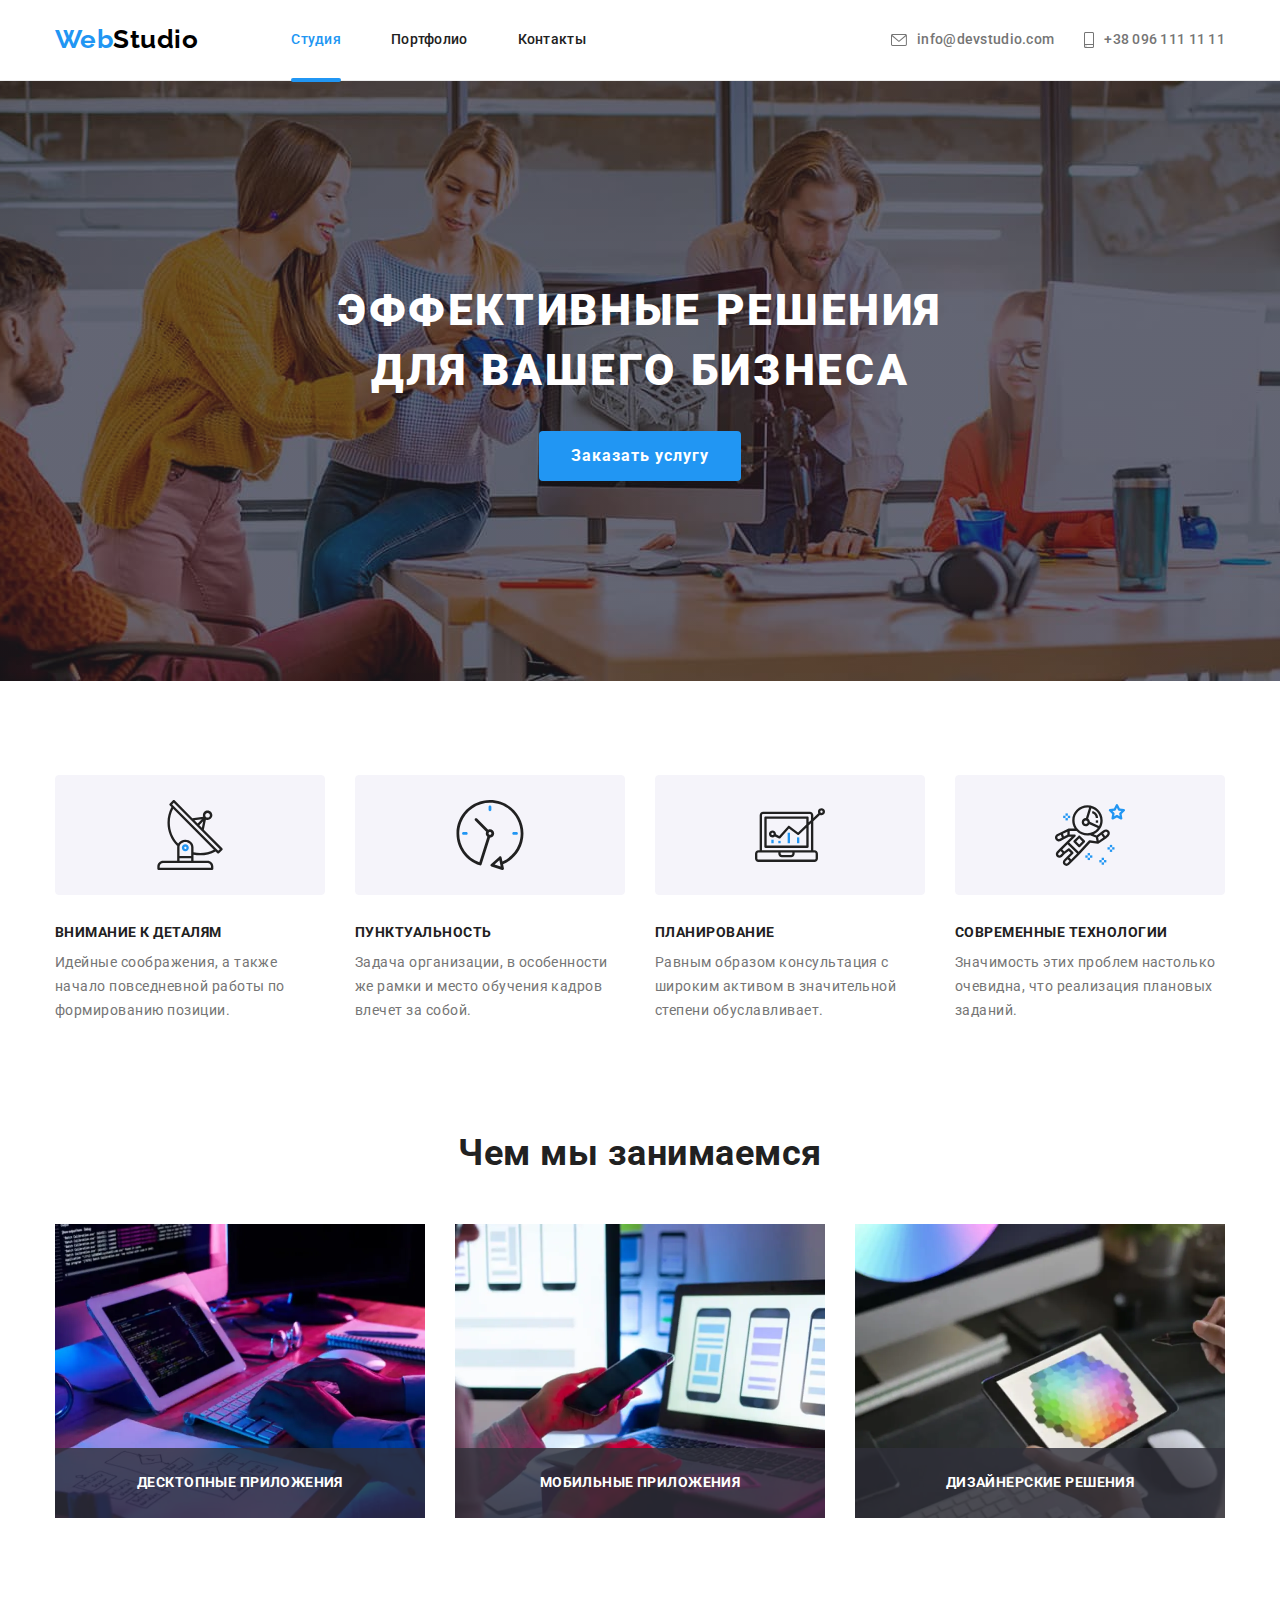
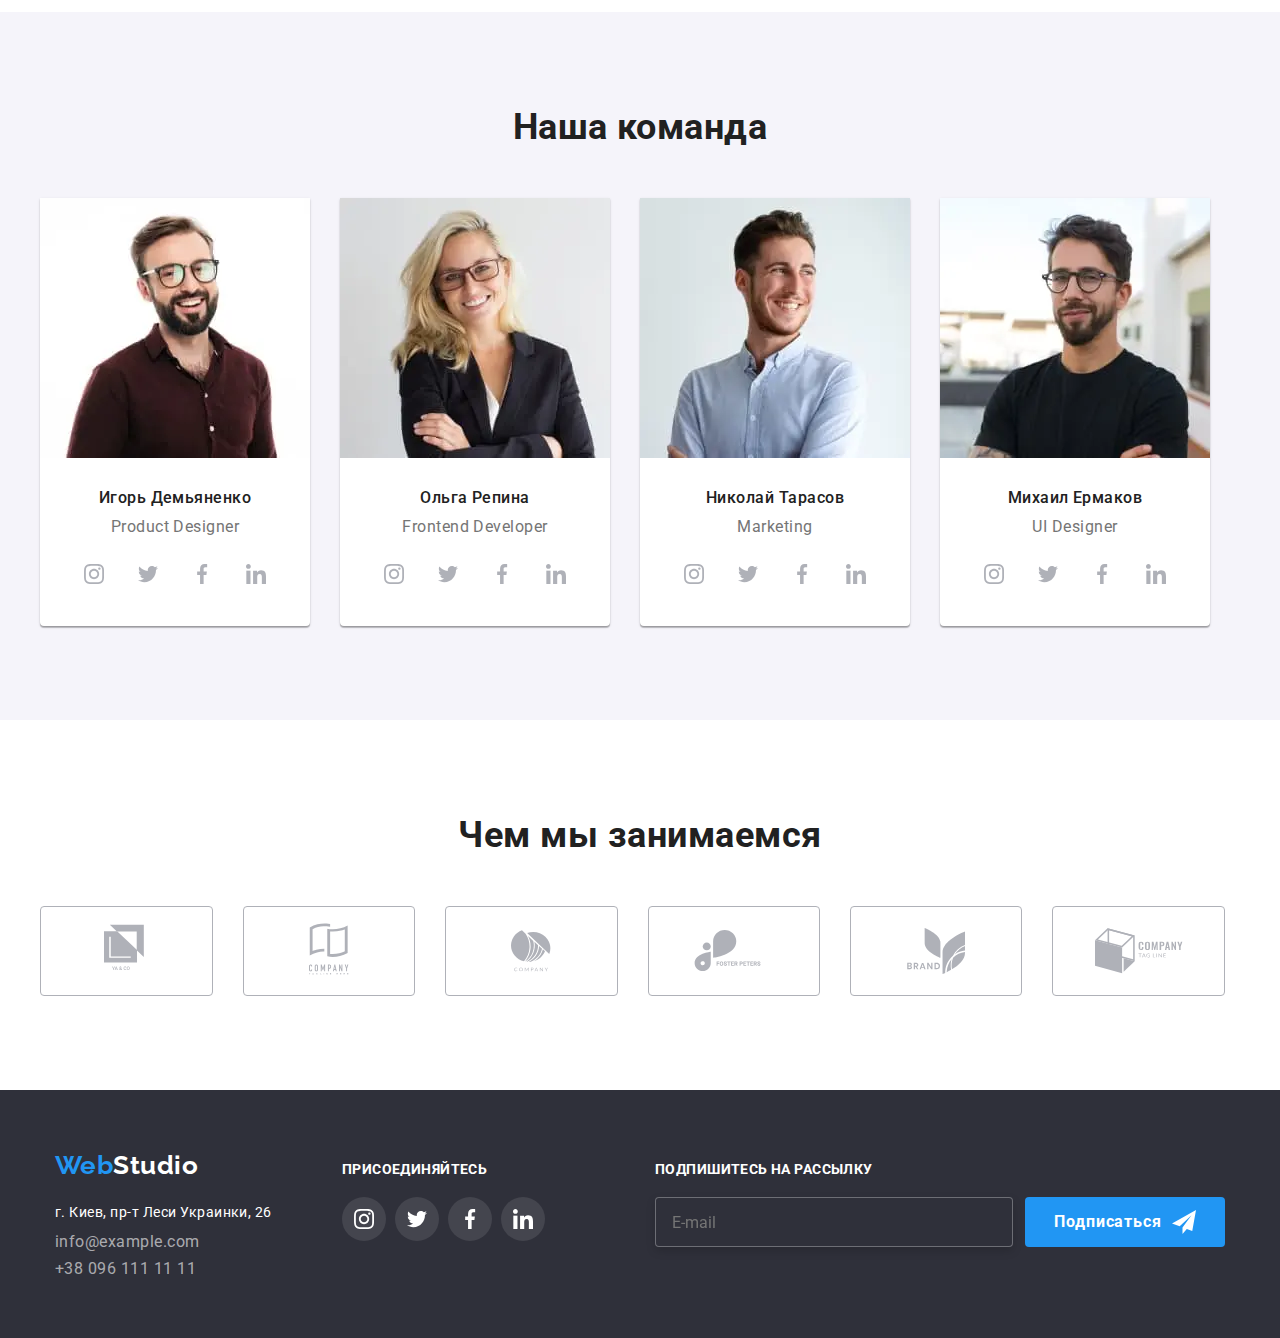
==== commit 3dc56f01: "checked on validator.w3.org" ====
--- a/index.html
+++ b/index.html
@@ -80,8 +80,7 @@
                 <div class="modal">
                     <b class="modal__title"> Оставьте свои данные, мы вам перезвоним</b>
                     <div class="modal__window">
-
-                    <form class="modal__form" autocomplete="off">
+                    <form class="modal__form">
                         <div class="modal__wrapper">
 <label class="modal__label">Имя
         <span class="modal__input--wrapper">
@@ -119,9 +118,9 @@
             <span class="checkbox__label">Соглашаюсь с рассылкой и принимаю&nbsp;<a class="policy link" href="">Условия договора</a></span>
         </label>
 <div class="btn__container"> 
-<button class="form__btn" type="submit">Отправить</button></div>
+<button class="form__btn" type="submit">Отправить</button>
 </div>
-<div class="button__container"></div>
+<div class="button__container">
 <button data-modal-close class="close"><svg class="close__icon" width="20" height="20">
         <use href="./images/symbol-defs5.svg#close-black-18dp-2-1-1"></use>
     </svg></button> 
@@ -129,7 +128,7 @@
 </form>
                 </div>
             </div>
-            
+            </div>
         </section>
         <!-- Особенности -->
         <section class="section__feature">
@@ -181,24 +180,39 @@
             <h2 class="section__title">Чем мы занимаемся</h2>
             <ul class="works">
                 <li class="works__item">
-                    <img  class="works__image" 
-                    src="./images/works/works_1_desktop.jpg" 
-                    srcset="
-                    ./images/works/works_1_desktop.webp 1x,
+<picture>
+    <source 
+    srcset="./images/works/works_1_desktop.webp 1x,
                     ./images/works/works_1_desktop@2x.webp 2x,
-                    ./images/works/works_1_desktop@3x.webp 3x                    
+                    ./images/works/works_1_desktop@3x.webp 3x"                    
+                     type="image/webp">
+<source srcset="                 
                     ./images/works/works_1_desktop.jpg 1x,
                     ./images/works/works_1_desktop@2x.jpg 2x,
-                    ./images/works/works_1_desktop@3x.jpg 3x,
-                    "
-                    alt="руки печатающие на клавиатуре"
-                    width="370" type="image/webp" />
+                    ./images/works/works_1_desktop@3x.jpg 3x">
+                    <img class="works__image" src="./images/works/works_1_desktop.jpg"
+                     alt="руки печатающие на клавиатуре"
+                    width="370" />
+</picture>
+
                     <p class="works__description">
                         Десктопные приложения
                     </p>
                 </li>
                 <li class="works__item">
-                    <img class="works__image" 
+<picture>
+    <source srcset="./images/works/works_2_desktop.webp 1x,
+                    ./images/works/works_2_desktop@2x.webp 2x,
+                    ./images/works/works_2_desktop@3x.webp 3x" type="image/webp">
+    <source srcset="                 
+                    ./images/works/works_2_desktop.jpg 1x,
+                    ./images/works/works_2_desktop@2x.jpg 2x,
+                    ./images/works/works_2_desktop@3x.jpg 3x">
+    <img class="works__image" src="./images/works/works_2_desktop.jpg" alt="руки печатающие на клавиатуре"
+        width="370" />
+</picture>
+
+                    <!-- <img class="works__image" 
                     src="./images/works/works_2_desktop.jpg"
                     srcset="
                     ./images/works/works_2_desktop.webp 1x,
@@ -206,10 +220,10 @@
                     ./images/works/works_2_desktop@3x.webp 3x                   
                     ./images/works/works_2_desktop.jpg 1x,
                     ./images/works/works_2_desktop@2x.jpg 2x,
-                    ./images/works/works_2_desktop@3x.jpg 3x,
+                    ./images/works/works_2_desktop@3x.jpg 3x
                     "
                      alt="в одной руке телефон, а другая на ноутбуке" 
-                     width="370" type="image/webp"/>
+                     width="370" /> -->
                     <p class="works__description">Мобильные приложения</p>
                 </li>
                 <li class="works__item">
@@ -221,10 +235,10 @@
                      ./images/works/works_3_desktop@3x.webp 3x                    
                     ./images/works/works_3_desktop.jpg 1x,
                     ./images/works/works_3_desktop@2x.jpg 2x,
-                    ./images/works/works_3_desktop@3x.jpg 3x,
+                    ./images/works/works_3_desktop@3x.jpg 3x
                     " 
                     alt="руки печатающие на клавиатуре" 
-                    width="370" type="image/webp"/>
+                    width="370" />
                     <p class="works__description">Дизайнерские решения</p>
                 </li>
             </ul>
@@ -245,29 +259,29 @@
     srcset="
     ./images/team/optim-webp/mob/team__1__mob.webp 1x,
     ./images/team/optim-webp/mob/team__1__mob@2x.webp 2x,
-    ./images/team/optim-webp/mob/team__1__mob@3x.webp 3x            
+    ./images/team/optim-webp/mob/team__1__mob@3x.webp 3x,            
             ./images/team/optim-jpg/mob/team__1__mob.jpg 1x,
             ./images/team/optim-jpg/mob/team__1__mob@2x.jpg 2x,
-            ./images/team/optim-jpg/mob/team__1__mob@3x.jpg 3x,
+            ./images/team/optim-jpg/mob/team__1__mob@3x.jpg 3x
             " 
     media="(max-width: 767px)" type="image/webp">
     <source srcset="
     ./images/team/optim-webp/tabl/team__1__tabl.webp 1x,
     ./images/team/optim-webp/tabl/team__1__tabl@2x.webp 2x,
-    ./images/team/optim-webp/tabl/team__1__tabl@3x.webp 3x
+    ./images/team/optim-webp/tabl/team__1__tabl@3x.webp 3x,
                 ./images/team/optim-jpg/tabl/team__1__tabl.jpg 1x,
                 ./images/team/optim-jpg/tabl/team__1__tabl@2x.jpg 2x,
-                ./images/team/optim-jpg/tabl/team__1__tabl@3x.jpg 3x,
+                ./images/team/optim-jpg/tabl/team__1__tabl@3x.jpg 3x
                 "            
                  media="(min-width: 768px) and (max-width: 1199px)" 
                  type="image/webp">
     <source srcset="
     ./images/team/optim-webp/desctop/team__1__desctop.webp 1x,
     ./images/team/optim-webp/desctop/team__1__desctop@2x.webp 2x,
-    ./images/team/optim-webp/desctop/team__1__desctop@3x.webp 3x
+    ./images/team/optim-webp/desctop/team__1__desctop@3x.webp 3x,
                     ./images/team/optim-jpg/desctop/team__1__desctop.jpg 1x,
                     ./images/team/optim-jpg/desctop/team__1__desctop@2x.jpg 2x,
-                    ./images/team/optim-jpg/desctop/team__1__desctop@3x.jpg 3x,
+                    ./images/team/optim-jpg/desctop/team__1__desctop@3x.jpg 3x
                     " media="(min-width: 1200px)" 
                     type="image/webp">
     <img src="./images/team/optim-jpg/desctop/team__1__desctop.jpg"
@@ -320,26 +334,26 @@
     <source srcset="
     ./images/team/optim-webp/mob/team__2__mob.webp 1x,
     ./images/team/optim-webp/mob/team__2__mob@2x.webp 2x,
-    ./images/team/optim-webp/mob/team__2__mob@3x.webp 3x            
+    ./images/team/optim-webp/mob/team__2__mob@3x.webp 3x,            
                 ./images/team/optim-jpg/mob/team__2__mob.jpg 1x,
                 ./images/team/optim-jpg/mob/team__2__mob@2x.jpg 2x,
-                ./images/team/optim-jpg/mob/team__2__mob@3x.jpg 3x,
+                ./images/team/optim-jpg/mob/team__2__mob@3x.jpg 3x
                 " media="(max-width: 767px)" type="image/webp">
     <source srcset="
     ./images/team/optim-webp/tabl/team__2__tabl.webp 1x,
     ./images/team/optim-webp/tabl/team__2__tabl@2x.webp 2x,
-    ./images/team/optim-webp/tabl/team__2__tabl@3x.webp 3x
+    ./images/team/optim-webp/tabl/team__2__tabl@3x.webp 3x,
                     ./images/team/optim-jpg/tabl/team__2__tabl.jpg 1x,
                     ./images/team/optim-jpg/tabl/team__2__tabl@2x.jpg 2x,
-                    ./images/team/optim-jpg/tabl/team__2__tabl@3x.jpg 3x,
+                    ./images/team/optim-jpg/tabl/team__2__tabl@3x.jpg 3x
                     " media="(min-width: 768px) and (max-width: 1199px)" type="image/webp">
     <source srcset="
                     ./images/team/optim-webp/desctop/team__2__desctop.webp 1x,
                     ./images/team/optim-webp/desctop/team__2__desctop@2x.webp 2x,
-                    ./images/team/optim-webp/desctop/team__2__desctop@3x.webp 3x
+                    ./images/team/optim-webp/desctop/team__2__desctop@3x.webp 3x,
                         ./images/team/optim-jpg/desctop/team__2__desctop.jpg 1x,
                         ./images/team/optim-jpg/desctop/team__2__desctop@2x.jpg 2x,
-                        ./images/team/optim-jpg/desctop/team__2__desctop@3x.jpg 3x,
+                        ./images/team/optim-jpg/desctop/team__2__desctop@3x.jpg 3x
                         " media="(min-width: 1200px)" type="image/webp">
         <img src="./images/team/optim-jpg/desctop/team__2__desctop.jpg" 
         alt="фото" class="team__image" />
@@ -391,26 +405,26 @@
     <source srcset="
     ./images/team/optim-webp/mob/team__3__mob.webp 1x,
     ./images/team/optim-webp/mob/team__3__mob@2x.webp 2x,
-    ./images/team/optim-webp/mob/team__3__mob@3x.webp 3x            
+    ./images/team/optim-webp/mob/team__3__mob@3x.webp 3x,            
                     ./images/team/optim-jpg/mob/team__3__mob.jpg 1x,
                     ./images/team/optim-jpg/mob/team__3__mob@2x.jpg 2x,
-                    ./images/team/optim-jpg/mob/team__3__mob@3x.jpg 3x,
+                    ./images/team/optim-jpg/mob/team__3__mob@3x.jpg 3x
                     " media="(max-width: 767px)" type="image/webp">
     <source srcset="
     ./images/team/optim-webp/tabl/team__3__tabl.webp 1x,
     ./images/team/optim-webp/tabl/team__3__tabl@2x.webp 2x,
-    ./images/team/optim-webp/tabl/team__3__tabl@3x.webp 3x
+    ./images/team/optim-webp/tabl/team__3__tabl@3x.webp 3x,
                         ./images/team/optim-jpg/tabl/team__3__tabl.jpg 1x,
                         ./images/team/optim-jpg/tabl/team__3__tabl@2x.jpg 2x,
-                        ./images/team/optim-jpg/tabl/team__3__tabl@3x.jpg 3x,
+                        ./images/team/optim-jpg/tabl/team__3__tabl@3x.jpg 3x
                         " media="(min-width: 768px) and (max-width: 1199px)" type="image/webp">
     <source srcset="
     ./images/team/optim-webp/desctop/team__3__desctop.webp 1x,
     ./images/team/optim-webp/desctop/team__3__desctop@2x.webp 2x,
-    ./images/team/optim-webp/desctop/team__3__desctop@3x.webp 3x
+    ./images/team/optim-webp/desctop/team__3__desctop@3x.webp 3x,
                             ./images/team/optim-jpg/desctop/team__3__desctop.jpg 1x,
                             ./images/team/optim-jpg/desctop/team__3__desctop@2x.jpg 2x,
-                            ./images/team/optim-jpg/desctop/team__3__desctop@3x.jpg 3x,
+                            ./images/team/optim-jpg/desctop/team__3__desctop@3x.jpg 3x
                             " media="(min-width: 1200px)" type="image/webp">
             <img src="./images/team/optim-jpg/desctop/team__3__desctop.jpg"
             alt="фото" class="team__image" />
@@ -462,30 +476,30 @@
     <source srcset="
     ./images/team/optim-webp/mob/team__4__mob.webp 1x,
     ./images/team/optim-webp/mob/team__4__mob@2x.webp 2x,
-    ./images/team/optim-webp/mob/team__4__mob@3x.webp 3x            
+    ./images/team/optim-webp/mob/team__4__mob@3x.webp 3x,            
                         ./images/team/optim-jpg/mob/team__4__mob.jpg 1x,
                         ./images/team/optim-jpg/mob/team__4__mob@2x.jpg 2x,
-                        ./images/team/optim-jpg/mob/team__4__mob@3x.jpg 3x,
+                        ./images/team/optim-jpg/mob/team__4__mob@3x.jpg 3x
                         " media="(max-width: 767px)" type="image/webp">
     <source srcset="
     ./images/team/optim-webp/tabl/team__4__tabl.webp 1x,
     ./images/team/optim-webp/tabl/team__4__tabl@2x.webp 2x,
-    ./images/team/optim-webp/tabl/team__4__tabl@3x.webp 3x
+    ./images/team/optim-webp/tabl/team__4__tabl@3x.webp 3x,
                             ./images/team/optim-jpg/tabl/team__4__tabl.jpg 1x,
                             ./images/team/optim-jpg/tabl/team__4__tabl@2x.jpg 2x,
-                            ./images/team/optim-jpg/tabl/team__4__tabl@3x.jpg 3x,
+                            ./images/team/optim-jpg/tabl/team__4__tabl@3x.jpg 3x
                             " media="(min-width: 768px) and (max-width: 1199px)" type="image/webp">
     <source srcset="
     ./images/team/optim-webp/desctop/team__4__desctop.webp 1x,
     ./images/team/optim-webp/desctop/team__4__desctop@2x.webp 2x,
-    ./images/team/optim-webp/desctop/team__4__desctop@3x.webp 3x
+    ./images/team/optim-webp/desctop/team__4__desctop@3x.webp 3x,
                                 ./images/team/optim-jpg/desctop/team__4__desctop.jpg 1x,
                                 ./images/team/optim-jpg/desctop/team__4__desctop@2x.jpg 2x,
-                                ./images/team/optim-jpg/desctop/team__4__desctop@3x.jpg 3x,
+                                ./images/team/optim-jpg/desctop/team__4__desctop@3x.jpg 3x
                                 " media="(min-width: 1200px)" type="image/webp">
     <img src="./images/team/optim-jpg/desctop/team__4__desctop.jpg" 
-    alt="фото" class="team__image" /></div>
-</picture>
+    alt="фото" class="team__image" />
+</picture></div>
         <div class="team__meta">
             <h4 class="team__name">Михаил Ермаков</h4>
             <p class="team__position">
@@ -648,7 +662,7 @@
                 </label>
                 <form class="form__subscription">
                     <div>
-                        <input class="form__mail" type="mail" name="mail" id="mail" placeholder="E-mail" />
+                        <input class="form__mail" type="email" name="mail" id="mail" placeholder="E-mail" />
                     </div>
                     <div>
                         
--- a/css/main.min.css
+++ b/css/main.min.css
@@ -1,2 +1,2 @@
-h1,h2,h3,h4,h5,h6,p{margin:0}ul,ol{margin:0;padding:0}img{display:block;max-width:100%;height:auto;padding:0}.link{text-decoration:none}.list{list-style:none;text-decoration:none;padding:0;margin:0}.address{font-style:normal}.container{width:320px;margin-left:auto;margin-right:auto;padding-left:15px;padding-right:15px}@media screen and (min-width: 480px){.container{width:480px}}@media screen and (min-width: 768px){.container{width:768px}}@media screen and (min-width: 1200px){.container{width:1200px}}/*! modern-normalize v0.6.0 | MIT License | https://github.com/sindresorhus/modern-normalize */*,*::before,*::after{box-sizing:border-box}:root{-moz-tab-size:4;tab-size:4}html{line-height:1.15;-webkit-text-size-adjust:100%}body{margin:0}body{font-family:system-ui,-apple-system,"Segoe UI",Roboto,Helvetica,Arial,sans-serif,"Apple Color Emoji","Segoe UI Emoji"}hr{height:0}abbr[title]{text-decoration:underline dotted}b,strong{font-weight:bolder}code,kbd,samp,pre{font-family:SFMono-Regular, Consolas, 'Liberation Mono', Menlo, monospace;font-size:1em}small{font-size:80%}sub,sup{font-size:75%;line-height:0;position:relative;vertical-align:baseline}sub{bottom:-0.25em}sup{top:-0.5em}button,input,optgroup,select,textarea{font-family:inherit;font-size:100%;line-height:1.15;margin:0}button,select{text-transform:none}button,[type='button'],[type='reset'],[type='submit']{-webkit-appearance:button}button::-moz-focus-inner,[type='button']::-moz-focus-inner,[type='reset']::-moz-focus-inner,[type='submit']::-moz-focus-inner{border-style:none;padding:0}button:-moz-focusring,[type='button']:-moz-focusring,[type='reset']:-moz-focusring,[type='submit']:-moz-focusring{outline:1px dotted ButtonText}fieldset{padding:0.35em 0.75em 0.625em}legend{padding:0}progress{vertical-align:baseline}[type='number']::-webkit-inner-spin-button,[type='number']::-webkit-outer-spin-button{height:auto}[type='search']{-webkit-appearance:textfield;outline-offset:-2px}[type='search']::-webkit-search-decoration{-webkit-appearance:none}::-webkit-file-upload-button{-webkit-appearance:button;font:inherit}summary{display:list-item}.icon-check{background-image:url("../images/check.svg")}.nav,.contact,.clients,.feature,.works,.team__card,.social--team,.footer__link,.social,.filters,.portfolio,.portfolio__link{list-style:none;text-decoration:none;padding:0;margin:0}.header__line{margin-left:auto;margin-right:auto;width:1200px;padding-left:15px;padding-right:15px}.form__btn{display:inline-flex;justify-content:center;align-items:center;min-width:200px;min-height:50px;color:#ffffff;background-color:#2196f3;font-family:inherit;font-weight:700;font-size:16px;line-height:1.88;letter-spacing:0.06em;cursor:pointer;border:none;border-radius:4px;box-shadow:0;transition:box-shadow 500ms cubic-bezier(0.4, 0, 0.2, 1),background-color 500ms cubic-bezier(0.4, 0, 0.2, 1)}.form__btn:hover,.form__btn :focus{background-color:#188ce8;box-shadow:0px 4px 4px rgba(0,0,0,0.15)}.visually-hidden{position:absolute;width:1px;height:1px;margin:-1px;border:0;padding:0;white-space:nowrap;clip-path:inset(100%);clip:rect(0 0 0 0);overflow:hidden}body{color:#757575;font-family:"Roboto",sans-serif;letter-spacing:0.03em}body.modal-open{overflow:hidden}.container{width:320px;margin-left:auto;margin-right:auto;padding-left:15px;padding-right:15px}@media screen and (min-width: 480px){.container{width:480px}}@media screen and (min-width: 768px){.container{width:768px}}@media screen and (min-width: 1200px){.container{width:1200px}}.logo{color:#000000;font-family:'Raleway', sans-serif;font-weight:bold;text-decoration:none}@media screen and (max-width: 767px){.logo{font-size:24px;line-height:1.16}}@media screen and (min-width: 768px){.logo{margin-right:88px;font-size:24px;line-height:1.16}}@media screen and (min-width: 1200px){.logo{margin-right:93px;font-size:26px;line-height:1.2}}.logo__web{color:#2196f3}.logo__invert{color:#ffffff}@media screen and (max-width: 1299px){.logo__invert{display:block;margin:0 auto}}.header{border-bottom:1px solid #ececec;position:relative}@media screen and (max-width: 767px){.header__line{display:flex;justify-content:space-between}}@media screen and (min-width: 768px){.header__line{display:flex;align-items:center;justify-content:flex-end}}@media screen and (min-width: 1200px){.header__line{display:flex;align-items:center;justify-content:flex-end}}@media screen and (max-width: 767px){.header__nav{display:flex;align-items:center;justify-content:space-between;min-height:60px}}@media screen and (min-width: 768px){.header__nav{display:inline-flex;align-items:center;justify-content:space-between;width:100%}}@media screen and (min-width: 1200px){.header__nav{display:flex;align-items:center;justify-content:space-between;width:100%}}@media screen and (min-width: 768px){.nav{display:flex;margin-right:84px}}@media screen and (min-width: 1200px){.nav{display:flex;margin-right:280px}}.nav__link{color:#212121;text-decoration:none;transition:color 500ms cubic-bezier(0.4, 0, 0.2, 1)}@media screen and (min-width: 768px){.nav__link{display:block;padding-top:32px;padding-bottom:32px;letter-spacing:0.02em;font-weight:500;font-size:14px;line-height:1.14}}@media screen and (min-width: 1200px){.nav__link{display:block;padding-top:32px;padding-bottom:32px;letter-spacing:0.02em;font-weight:500;font-size:14px;line-height:1.14}}.nav__link.current{color:#2196f3;transition:background-color 500ms cubic-bezier(0.4, 0, 0.2, 1)}@media screen and (min-width: 768px){.nav__link.current::after{display:block;width:100%;height:4px;border-radius:2px;bottom:-2px;content:'';position:absolute;background-color:#2196f3;transform:translate(0, 0);opacity:1}}@media screen and (min-width: 1200px){.nav__link.current::after{display:block;width:100%;height:4px;border-radius:2px;bottom:-2px;content:'';position:absolute;background-color:#2196f3;transform:translate(0, 0);opacity:1}}.nav__link:hover,.nav__link:focus{color:#2196f3}@media screen and (max-width: 767px){.contact{display:flex;flex-direction:column-reverse}}@media screen and (min-width: 768px){.contact{display:block;align-items:center;margin-left:auto}}@media screen and (min-width: 1200px){.contact{display:flex;justify-content:flex-end}}@media screen and (max-width: 767px){.nav__item{text-align:left;font-weight:500;font-size:40px;line-height:1.17;letter-spacing:0.02em;margin-bottom:32px}}@media screen and (min-width: 768px){.nav__item{position:relative}.nav__item:not(:last-child){margin-right:50px}}@media screen and (min-width: 1200px){.nav__item{position:relative}.nav__item:not(:last-child){margin-right:50px}.nav__item:last-child{margin-right:0px}}@media screen and (min-width: 1200px){.nav__item{position:relative}}@media screen and (min-width: 1200px){.contact__item:not(:last-child){margin-right:30px}}.nav__email,.nav__tel{font-weight:500;line-height:1.14;letter-spacing:0.02em;color:#757575;display:flex;align-items:baseline;transition:color 500ms cubic-bezier(0.4, 0, 0.2, 1)}@media screen and (min-width: 768px){.nav__email,.nav__tel{font-size:12px}}@media screen and (min-width: 1200px){.nav__email,.nav__tel{font-size:14px}}@media screen and (max-width: 767px){.nav__email{margin-bottom:32px;font-weight:500;font-size:24px;line-height:1.16;letter-spacing:0.02em;transition:font-size 250ms cubic-bezier(0.4, 0, 0.2, 1)}}@media screen and (min-width: 768px){.nav__email{margin-bottom:10px}}@media screen and (min-width: 1200px){.nav__email{margin-bottom:0px}}@media screen and (max-width: 767px){.nav__tel{margin-bottom:10px;color:#757575;font-weight:500;font-size:34px;line-height:1.17;letter-spacing:0.02em;transition:font-size 250ms cubic-bezier(0.4, 0, 0.2, 1)}}.nav__icon{display:none}@media screen and (min-width: 768px){.nav__icon{display:inline-block;align-self:center;stroke-width:0;stroke:currentColor;fill:#757575;margin-right:10px;padding:0;transition:fill 250ms cubic-bezier(0.4, 0, 0.2, 1)}}@media screen and (min-width: 1200px){.nav__icon{display:inline-block;align-self:center;stroke-width:0;stroke:currentColor;fill:#757575;margin-right:10px;padding:0;transition:fill 250ms cubic-bezier(0.4, 0, 0.2, 1)}}.nav__email:hover .nav__icon,.nav__email:focus .nav__icon,.nav__tel:hover .nav__icon,.nav__tel:focus .nav__icon{fill:#2196f3}.nav__email:hover,.nav__email:focus,.nav__tel:hover,.nav__tel:focus{color:#2196f3}@media screen and (max-width: 767px){.nav__email:hover,.nav__email:focus,.nav__tel:hover,.nav__tel:focus{font-weight:500;font-size:34px;line-height:1.17;letter-spacing:0.02em}}@media screen and (max-width: 767px){.social-menu{display:flex;font-weight:500;font-size:18px;line-height:1.22;letter-spacing:0.02em;color:#2196f3}}@media screen and (min-width: 768px){.social-menu{display:none}}.social-menu__link{font-weight:500;font-size:calc(9px + (18 - 9) * ((100vw - 300px) / (480 - 300)));line-height:1.2;letter-spacing:0.02em;color:#2196f3}.social-menu__item:not(:last-child){padding-right:10px;margin-right:10px;border-right:1px solid rgba(33,33,33,0.2);color:#2196f3;font-size:18px;line-height:1.22;font-weight:500}.menu-button .icon-cross{display:none}.menu-button.is-open .icon-cross{display:block}.menu-button.is-open .icon-menu{display:none}.menu-button{position:absolute;top:10px;right:10px;z-index:2;display:inline-flex;margin:0;padding:0;border:none;background-color:transparent;transition-property:fill;transition-duration:250ms}@media screen and (min-width: 768px){.menu-button{display:none}}.menu-button:hover .icon-cross,.menu-button:focus .icon-cross{fill:#2196f3}.menu-button:hover .icon-menu,.menu-button:focus .icon-menu{fill:#2196f3}@media screen and (max-width: 767px){.menu-container{transform:translateY(-100%);transition:transform 250ms cubic-bezier(0.4, 0, 0.2, 1);position:absolute;border:none;top:0;left:0;z-index:1;width:100%;height:auto;height:100vh;background-color:#fff;border:none;padding:48px 40px;display:flex;flex-direction:column;justify-content:space-between}.menu-container.is-open{transform:translateY(0)}}@media screen and (min-width: 768px){.menu-container{display:flex;align-items:center;flex-grow:1}}.section__title{font-weight:700;line-height:1.17;text-align:center;color:#212121}@media screen and (max-width: 767px){.section__title{font-size:28px;padding-bottom:30px}}@media screen and (min-width: 768px){.section__title{font-size:28px;padding-bottom:30px}}@media screen and (min-width: 1200px){.section__title{font-size:36px;padding-bottom:50px}}.client{padding-top:60px;padding-bottom:60px}@media screen and (min-width: 1200px){.client{padding-top:94px;padding-bottom:94px}}.clients{display:flex;justify-content:center;flex-wrap:wrap;margin-top:-15px;margin-left:-15px}@media screen and (min-width: 768px){.clients{display:flex;flex-wrap:wrap;margin-top:-15px;margin-left:-15px}}@media screen and (min-width: 1200px){.clients{display:flex;margin-left:calc(-1 * $flex-gap)}}.client__item{flex-basis:calc((100% - 4 * 15px) / 2);margin-top:15px;margin-left:15px}@media screen and (min-width: 768px){.client__item{flex-basis:calc((100% - 6 * 15px) / 3)}}@media screen and (min-width: 1200px){.client__item{flex-basis:calc((100% - 150px) / 6);margin-left:30px}}@media screen and (min-width: 1200px){.client__item:first-child{margin-left:0}}.client__link{border:1px solid #afb1b8;border-radius:4px;height:90px;width:100%;display:inline-flex;align-items:center;justify-content:center;fill:#afb1b8;transition:border 500ms cubic-bezier(0.4, 0, 0.2, 1);transition:fill 500ms cubic-bezier(0.4, 0, 0.2, 1)}.client__link:hover,.client__link :focus{border:1px solid #2196f3;cursor:pointer;transition:border 500ms cubic-bezier(0.4, 0, 0.2, 1)}.client__logo{fill:#afb1b8}.client__link:hover .client__logo,.client__link:focus .client__logo{fill:#2196f3;cursor:pointer;transition:fill 500ms cubic-bezier(0.4, 0, 0.2, 1)}.section__feature{padding-top:60px;padding-bottom:60px}@media screen and (min-width: 768px){.section__feature{padding-top:60px;padding-bottom:60px}}@media screen and (min-width: 1200px){.section__feature{padding-top:94px;padding-bottom:0px}}@media screen and (min-width: 768px){.feature{display:flex;flex-wrap:wrap;margin:-15px}}@media screen and (min-width: 1200px){.feature{display:flex;flex-wrap:nowrap;margin-left:calc(-1 * $flex-gap)}}.feature__title{color:#212121;text-transform:uppercase;margin-top:30px;text-align:center}@media screen and (max-width: 767px){.feature__title{font-size:14px;font-weight:700;line-height:1.14}}@media screen and (min-width: 768px){.feature__title{font-size:14px;font-weight:700;line-height:1.14;text-align:left}}.feature__description{font-size:14px;line-height:1.71;margin-top:10px}.feature__item:not(:last-child){margin-bottom:30px}@media screen and (min-width: 768px){.feature__item{width:calc((100% - 4 * 15px) / 2);margin:15px}}@media screen and (min-width: 1200px){.feature__item{flex-basis:calc(100% / 4 - $flex-gap);margin-left:30px;margin:15px}}.feature__image{border:1px solid #f5f4fa;background-color:#f5f4fa;display:flex;align-items:center;justify-content:center;height:120px}@media screen and (min-width: 1200px){.feature__image{margin-bottom:30px;border-radius:4px}}.feature__image--svg{width:70px;height:70px}.hero{background-color:#2f303a;background-repeat:no-repeat;background-position:center;background-size:cover;margin-left:auto;margin-right:auto}@media screen and (max-width: 480px){.hero{padding:118px 60px;background-image:linear-gradient(to right, rgba(47,48,58,0.4), rgba(47,48,58,0.4)),url("../images/hero/optim-jpg/hero__mob.jpg")}}@media screen and (max-width: 480px) and (min-device-pixel-ratio: 2), screen and (max-width: 480px) and (min-resolution: 192dpi), screen and (max-width: 480px) and (min-resolution: 2dppx){.hero{background-image:linear-gradient(to right, rgba(47,48,58,0.4), rgba(47,48,58,0.4)),url("../images/hero/optim-jpg/hero__mob@2x.jpg")}}@media screen and (max-width: 480px) and (min-device-pixel-ratio: 3), screen and (max-width: 480px) and (min-resolution: 288dpi), screen and (max-width: 480px) and (min-resolution: 3dppx){.hero{background-image:linear-gradient(to right, rgba(47,48,58,0.4), rgba(47,48,58,0.4)),url("../images/hero/optim-jpg/hero__mob@3x.jpg")}}@media screen and (min-width: 480px) and (max-width: 767px){.hero{width:100%;max-width:480px;height:400px;padding:118px 60px;background-image:linear-gradient(to right, rgba(47,48,58,0.4), rgba(47,48,58,0.4)),url("../images/hero/optim-jpg/hero__mob.jpg")}}@media screen and (min-width: 480px) and (max-width: 767px) and (min-device-pixel-ratio: 2), screen and (min-width: 480px) and (max-width: 767px) and (min-resolution: 192dpi), screen and (min-width: 480px) and (max-width: 767px) and (min-resolution: 2dppx){.hero{background-image:linear-gradient(to right, rgba(47,48,58,0.4), rgba(47,48,58,0.4)),url("../images/hero/optim-jpg/hero__mob@2x.jpg")}}@media screen and (min-width: 480px) and (max-width: 767px) and (min-device-pixel-ratio: 3), screen and (min-width: 480px) and (max-width: 767px) and (min-resolution: 288dpi), screen and (min-width: 480px) and (max-width: 767px) and (min-resolution: 3dppx){.hero{background-image:linear-gradient(to right, rgba(47,48,58,0.4), rgba(47,48,58,0.4)),url("../images/hero/optim-jpg/hero__mob@3x.jpg")}}@media screen and (min-width: 768px){.hero{width:100%;max-width:768px;padding:118px 204px;background-image:linear-gradient(to right, rgba(47,48,58,0.4), rgba(47,48,58,0.4)),url("../images/hero/optim-jpg/hero__tabl.jpg")}}@media screen and (min-width: 768px) and (min-device-pixel-ratio: 2), screen and (min-width: 768px) and (min-resolution: 192dpi), screen and (min-width: 768px) and (min-resolution: 2dppx){.hero{background-image:linear-gradient(to right, rgba(47,48,58,0.4), rgba(47,48,58,0.4)),url("../images/hero/optim-jpg/hero__tabl@2x.jpg")}}@media screen and (min-width: 768px) and (min-device-pixel-ratio: 3), screen and (min-width: 768px) and (min-resolution: 288dpi), screen and (min-width: 768px) and (min-resolution: 3dppx){.hero{background-image:linear-gradient(to right, rgba(47,48,58,0.4), rgba(47,48,58,0.4)),url("../images/hero/optim-jpg/hero__tabl@3x.jpg")}}@media screen and (min-width: 1200px){.hero{width:100%;max-width:1600px;height:600px;padding-top:200px;padding-bottom:200px;background-image:linear-gradient(to right, rgba(47,48,58,0.4), rgba(47,48,58,0.4)),url("../images/hero/optim-jpg/hero__desktop.jpg")}}@media screen and (min-width: 1200px) and (min-device-pixel-ratio: 2), screen and (min-width: 1200px) and (min-resolution: 192dpi), screen and (min-width: 1200px) and (min-resolution: 2dppx){.hero{background-image:linear-gradient(to right, rgba(47,48,58,0.4), rgba(47,48,58,0.4)),url("../images/hero/optim-jpg/hero__desktop@2x.jpg")}}@media screen and (min-width: 1200px) and (min-device-pixel-ratio: 3), screen and (min-width: 1200px) and (min-resolution: 288dpi), screen and (min-width: 1200px) and (min-resolution: 3dppx){.hero{background-image:linear-gradient(to right, rgba(47,48,58,0.4), rgba(47,48,58,0.4)),url("../images/hero/optim-jpg/hero__desktop@3x.jpg")}}.hero__title{font-weight:900;text-align:center;letter-spacing:0.06em;text-transform:uppercase;color:#ffffff;margin-left:auto;margin-right:auto;margin-bottom:30px}@media screen and (max-width: 767px){.hero__title{font-size:26px;line-height:1.62}}@media screen and (min-width: 768px){.hero__title{font-size:26px;line-height:1.62}}@media screen and (min-width: 1200px){.hero__title{font-size:44px;line-height:1.36;max-width:696px}}.button.current{color:#ffffff;background:#2196f3;font-family:inherit;font-weight:700;font-size:16px;line-height:1.88;display:flex;align-items:center;letter-spacing:0.06em;cursor:pointer;min-width:200px;min-height:50px;margin-top:0px;margin-right:auto;margin-left:auto;padding:10px 32px;border-radius:4px;border:none;transition:color 500ms cubic-bezier(0.4, 0, 0.2, 1),background-color 500ms cubic-bezier(0.4, 0, 0.2, 1)}.button.current:hover,.button.current :focus{background:#188ce8}@media screen and (max-width: 1199px){.section__works{display:none}}@media screen and (min-width: 1200px){.section__works{padding-top:94px;padding-bottom:94px}}.works{display:flex;margin-left:calc(-1 * $flex-gap);min-width:370px;padding:0}.works__item{flex-basis:calc(100% / 3 - $flex-gap);margin-right:30px;display:block;position:relative;background-color:#fff}.works__item:last-child{margin-right:0}.works__description{width:100%;height:70px;background-color:rgba(47,48,58,0.8);position:absolute;bottom:0;right:0;padding-top:27px;overflow:hidden;font-family:Roboto;font-style:normal;font-weight:700;font-size:14px;line-height:1.14;text-align:center;letter-spacing:0.03em;text-transform:uppercase;color:#fff}.section__team{background-color:#f5f4fa}@media screen and (max-width: 767px){.section__team{padding-top:60px;padding-bottom:60px}}@media screen and (min-width: 768px){.section__team{padding-top:60px;padding-bottom:60px}}@media screen and (min-width: 1200px){.section__team{padding-top:94px;padding-bottom:94px}}@media screen and (min-width: 768px){.team__card{display:flex;flex-wrap:wrap;margin:-15px}}@media screen and (min-width: 1200px){.team__card{flex-basis:calc(100% / 4 - $flex-gap);display:flex;flex-wrap:nowrap;margin-left:calc(-1 * $flex-gap);margin-top:calc(-1 * $flex-gap)}}.team__item{box-shadow:0px 1px 3px rgba(0,0,0,0.12),0px 1px 1px rgba(0,0,0,0.14),0px 2px 1px rgba(0,0,0,0.2);border-radius:0px 0px 4px 4px;background-color:#ffffff}@media screen and (min-width: 768px){.team__item{margin:15px}}@media screen and (min-width: 1200px){.team__item{flex-basis:auto}}@media screen and (min-width: 1200px){.team__item:first-child{margin-left:0}}@media screen and (max-width: 767px){.team__item:not(:last-child){margin-bottom:30px}}@media screen and (min-width: 320px){.card__thumb{display:flex;justify-content:center;align-items:center}}.team__name{color:#212121;font-weight:500;font-size:16px;line-height:1.19;text-align:center;margin-top:30px}.team__position{font-size:16px;line-height:1.19;text-align:center;margin-top:10px;margin-bottom:16px}.social--team{display:flex;align-items:center;justify-content:center}.social__ellipce--team{width:44px;height:44px;margin-bottom:30px;border-radius:50%;padding:12px;list-style:none;display:flex;align-items:center;justify-content:center;transition:background-color 500ms cubic-bezier(0.4, 0, 0.2, 1),fill 500ms cubic-bezier(0.4, 0, 0.2, 1)}.social__item--team .social__ellipce--team:hover,.social__item--team .social__ellipce--team:focus{background-color:#2196f3;cursor:pointer}.social__item--team:not(:last-child){margin-right:10px}.social__icon--team{fill:#afb1b8}.social__ellipce--team:hover .social__icon--team,.social__ellipce--team:focus .social__icon--team{fill:#ffffff}.backdrop{z-index:3;position:fixed;top:0;left:0;width:100%;height:100%;background-color:rgba(47,48,58,0.4);opacity:1;transition:opacity 300ms cubic-bezier(0.4, 0, 0.2, 1);padding:93px 15px;overflow-y:scroll}.backdrop.is-hidden{opacity:0;pointer-events:none;transition:300ms cubic-bezier(0.4, 0, 0.2, 1)}.backdrop.is-hidden .modal{transition:transform 300ms cubic-bezier(0.4, 0, 0.2, 1)}.close{width:30px;height:30px;border-radius:50%;background-color:#fff;border:1px solid rgba(0,0,0,0.1);display:block;position:absolute;top:8px;right:8px;cursor:pointer;display:inline-flex;align-items:center;justify-content:center;fill:#000;transition:fill 300ms cubic-bezier(0.4, 0, 0.2, 1),border 300ms cubic-bezier(0.4, 0, 0.2, 1)}.close:hover,.close :focus{fill:#2196f3;border:1px solid #2196f3}.form{padding:40px}.modal{position:absolute;max-width:450px;width:100%;border-radius:4px;padding:40px;background-color:#fff;opacity:1;transition:opacity 300ms cubic-bezier(0.4, 0, 0.2, 1)}@media screen and (min-width: 480px){.modal{position:absolute;right:0;left:0;margin:auto;max-width:450px;width:100%}}@media screen and (min-width: 1200px){.modal{min-height:580px;max-width:528px;width:100%}}.modal__form{margin-left:auto;margin-right:auto;padding:0px;border:none}.modal__title{font-family:inherit;font-weight:700;font-size:20px;line-height:1.15;display:flex;justify-content:center;align-items:center;width:100%;text-align:center;color:#212121}@media screen and (min-width: 1200px){.modal__title{margin-bottom:20px}}.modal__input--wrapper{display:block;margin-top:4px;margin-bottom:10px;position:relative}.modal__wrapper{margin-top:12px}.modal__label{margin-top:10px;margin-bottom:4px;font-size:12px;line-height:1.16;letter-spacing:0.01em;color:#757575}.comment::placeholder{font-size:12px;line-height:1.16;letter-spacing:0.01em;color:rgba(117,117,117,0.5)}.policy.link{color:#2196f3}.field__checkbox{display:flex;align-items:center;margin-top:10px}.checkbox{position:absolute;width:1px;height:1px;margin:-1px;border:0;padding:0;clip:rect(0 0 0 0);overflow:hidden}.checkbox__label{transition:transform 250ms cubic-bezier(0.4, 0, 0.2, 1);font-size:12px;line-height:1.17;margin-right:auto}@media screen and (min-width: 1200px){.checkbox__label{font-size:14px;line-height:1.71}}.checkbox__icon{display:inline-block;width:16px;height:15px;margin-right:8px;background-image:url("../images/Vector.svg");border:#212121;transition:transform 250ms cubic-bezier(0.4, 0, 0.2, 1)}@media screen and (min-width: 1200px){.checkbox__icon{margin-right:8px;margin-left:10px}}.checkbox:checked+.checkbox__icon{transform:scale(1.2);border-color:transparent;background-color:#2196f3;background-image:url("../images/check.svg");background-size:contain;background-origin:border-box}.form__btn{margin-top:30px;box-shadow:0px 4px 4px rgba(0,0,0,0.15)}.btn__container{text-align:center}.comment{width:100%;height:120px;margin-top:4px;border:1px solid rgba(33,33,33,0.2);box-sizing:border-box;border-radius:4px;resize:none;padding:12px 16px;transition:border 500ms cubic-bezier(0.4, 0, 0.2, 1)}.comment:focus,.comment:hover{border:1px solid #2196f3}.comment:focus{outline:none;border-color:#2196f3}.modal__input{width:100%;height:40px;padding-left:40px;border:1px solid rgba(33,33,33,0.2);box-sizing:border-box;border-radius:4px;cursor:pointer;transition:border 500ms cubic-bezier(0.4, 0, 0.2, 1);display:flex;flex-direction:column;position:relative}.modal__input:hover{border:1px solid #2196f3}.modal__input:focus{outline:none;border:1px solid #2196f3}.modal__icon{position:absolute;top:50%;left:12px;transform:translateY(-50%);display:block;width:20px;height:20px;transition:fill 500ms cubic-bezier(0.4, 0, 0.2, 1)}.modal__input:focus ~ .modal__icon,.modal__input:hover ~ .modal__icon{fill:#2196f3}.modal__label:focus-within{fill:#2196f3}.footer{background:#2f303a;padding-top:60px;padding-bottom:60px}.footer__adress{color:#ffffff;font-size:14px;font-style:normal;line-height:1.71;margin-bottom:8px;margin-top:20px}.footer__mail{margin-bottom:8px}.footer__link{color:rgba(255,255,255,0.6);font-style:normal}@media screen and (max-width: 767px){.footer__wrap{text-align:center}}@media screen and (min-width: 768px){.footer__wrap{text-align:center}}@media screen and (min-width: 1200px){.footer__wrap{display:flex;flex-wrap:nowrap;text-align:left;align-items:baseline;margin-left:auto;margin-right:auto;width:1200px;padding-left:15px;padding-right:15px;justify-content:space-between}}@media screen and (min-width: 1200px){.footer__column{margin-right:70px}}@media screen and (min-width: 768px){.footer__column--input{margin-top:60px}}@media screen and (min-width: 1200px){.footer__column--input{margin-top:0px}}@media screen and (min-width: 320px){.footer__social--b{color:#ffffff;font-size:14px;font-style:normal;line-height:1.17;letter-spacing:0.03em;text-transform:uppercase;margin-bottom:20px;display:inline-block;margin-top:60px}}@media screen and (min-width: 768px){.footer__social--b{margin-top:0px}}@media screen and (min-width: 1200px){.footer__social--b{margin-top:0px}}.social{display:flex}@media screen and (max-width: 767px){.social{justify-content:center}}.social__ellipce--footer{width:44px;height:44px;display:inline-flex;align-items:center;justify-content:center;margin-right:9px;border-radius:50%;padding:12px;background-color:rgba(255,255,255,0.1);list-style:none;transition:background-color 500ms cubic-bezier(0.4, 0, 0.2, 1)}.social__item--footer .social__ellipce--footer:hover,.social__item--footer .social__ellipce--footer:focus{background-color:#2196f3;cursor:pointer}.social__icon--footer{fill:#ffffff;align-self:center;margin-right:auto}@media screen and (min-width: 1200px){.footer__column--input{display:flex;flex-direction:column;width:450px}}.form__mail{width:95%;max-width:450px;height:50px;font-size:16px;line-height:1.25;border:1px solid rgba(255,255,255,0.3);background-color:#2f303a;filter:drop-shadow(0px 4px 4px rgba(0,0,0,0.15));border-radius:4px;padding-left:16px;padding-top:15px;padding-bottom:15px;margin-bottom:20px;color:rgba(255,255,255,0.3)}@media screen and (min-width: 768px){.form__mail{width:450px}}@media screen and (min-width: 1200px){.form__mail{width:358px;margin-right:12px;margin-left:0}}.form__btn--footer{display:inline-flex;align-items:center;justify-content:center;min-width:200px;min-height:50px;color:#ffffff;background-color:#2196f3;font-family:inherit;font-weight:700;font-size:16px;line-height:1.88;letter-spacing:0.06em;cursor:pointer;border:none;border-radius:4px;box-shadow:0;transition:box-shadow 500ms cubic-bezier(0.4, 0, 0.2, 1),background-color 500ms cubic-bezier(0.4, 0, 0.2, 1)}.form__btn--footer:hover,.form__btn--footer :focus{background-color:#188ce8;box-shadow:0px 4px 4px rgba(0,0,0,0.15)}.form__subscription{display:flex;flex-direction:column;justify-content:center}@media screen and (min-width: 1200px){.form__subscription{flex-direction:unset}}.form__icon{margin-left:10px;display:inline-block;align-self:center;stroke-width:0;stroke:currentColor;fill:#fff;padding:0}@media screen and (min-width: 768px){.footer__info{display:flex;justify-content:space-around;align-items:baseline;margin-bottom:60px}}.filters{font-weight:500;font-size:16px;line-height:1.62;padding:0;list-style:none;margin-bottom:40px;display:flex;flex-wrap:wrap;margin-bottom:40px}@media screen and (min-width: 768px){.filters{display:flex;align-items:center;justify-content:center;margin-bottom:30px;flex-wrap:wrap}}@media screen and (min-width: 1200px){.filters{margin-bottom:50px}}.button__filter{background-color:#f5f4fa;cursor:pointer;border-radius:4px;line-height:1.6;border:0px;padding:6px 22px;font-weight:500;flex-basis:5;margin-right:8px;transition:background-color 500ms cubic-bezier(0.4, 0, 0.2, 1),color 500ms cubic-bezier(0.4, 0, 0.2, 1),box-shadow 500ms cubic-bezier(0.4, 0, 0.2, 1)}@media screen and (max-width: 767px){.button__filter:first-child{margin-bottom:15px}}.button__filter:hover,.button__filter :focus{color:#ffffff;background-color:#2196f3;box-shadow:0px 3px 1px rgba(0,0,0,0.1),0px 1px 2px rgba(0,0,0,0.08),0px 2px 2px rgba(0,0,0,0.12)}.button__filter.current{color:#ffffff;background-color:#2196f3;box-shadow:0px 3px 1px rgba(0,0,0,0.1),0px 1px 2px rgba(0,0,0,0.08),0px 2px 2px rgba(0,0,0,0.12);border-radius:4px}@media screen and (min-width: 320px){.container__filters{padding-bottom:60px;padding-top:60px}}@media screen and (min-width: 1200px){.container__filters{padding-bottom:94px;padding-top:94px}}.portfolio{list-style:none;cursor:pointer}@media screen and (min-width: 768px){.portfolio{display:flex;flex-wrap:wrap;align-items:stretch;margin-left:-30px;margin-top:-30px}}@media screen and (min-width: 1200px){.portfolio{display:flex;flex-wrap:wrap;margin-left:-30px;margin-top:-30px}}@media screen and (min-width: 768px){.portfolio__item{flex-basis:calc(100% / 2 - 30px);margin-left:30px;margin-top:30px}}@media screen and (min-width: 1200px){.portfolio__item{flex-basis:calc(100% / 3 - 30px);margin-left:30px;margin-top:30px}}@media screen and (max-width: 797px){.portfolio__item:not(:last-child){margin-bottom:30px}}.portfolio__name{font-weight:700;font-size:18px;line-height:2;letter-spacing:0.06em;color:#212121}.portfolio__description{font-size:16px;line-height:1.87;letter-spacing:0.03em;color:#757575}.portfolio__content{border-bottom:1px solid #eee;border-right:1px solid #eee;border-left:1px solid #eee;padding-top:20px;padding-left:24px;padding-bottom:20px;padding-right:24px}@media screen and (min-width: 768px) and (max-width: 1199px){.portfolio__content{flex-grow:1}}@media screen and (min-width: 1200px){.portfolio__item:nth-child(3n){margin-right:0}}@media screen and (min-width: 1200px){.portfolio__item:nth-last-child(-n+3){margin-bottom:0}}@media screen and (min-width: 768px){.portfolio__item:nth-child(2n){margin-right:0}}@media screen and (min-width: 768px){.portfolio__item:nth-last-child(-n+2){margin-bottom:0}}.portfolio__img{position:relative;overflow:hidden;display:block}.portfolio__overlay{position:absolute;text-decoration:none;display:block;top:0;left:0;width:100%;height:100%;padding:63px 24px;opacity:0;background-color:rgba(33,150,243,0.9);font-family:Roboto;font-style:normal;font-weight:normal;font-size:18px;line-height:1.56;letter-spacing:0.03em;color:#ffffff;transform:translateY(100%);transition:transform 250ms cubic-bezier(0.4, 0, 0.2, 1) 250ms,opacity 250ms cubic-bezier(0.4, 0, 0.2, 1) 250ms}.portfolio__link:hover .portfolio__overlay,.portfolio__link:focus .portfolio__overlay{display:block;opacity:1;transform:translateY(0)}.portfolio__link{transition:box-shadow 250ms cubic-bezier(0.4, 0, 0.2, 1) 250ms;text-decoration:none;display:block}@media screen and (min-width: 768px) and (max-width: 1199px){.portfolio__link{display:flex;flex-direction:column;height:100%}}.portfolio__link:hover,.portfolio__link :focus{display:block;outline:none;box-shadow:0px 4px 4px rgba(0,0,0,0.25),0px 4px 4px rgba(0,0,0,0.25)}
+h1,h2,h3,h4,h5,h6,p{margin:0}ul,ol{margin:0;padding:0}img{display:block;max-width:100%;height:auto;padding:0}.link{text-decoration:none}.list{list-style:none;text-decoration:none;padding:0;margin:0}.address{font-style:normal}.container{width:320px;margin-left:auto;margin-right:auto;padding-left:15px;padding-right:15px}@media screen and (min-width: 480px){.container{width:480px}}@media screen and (min-width: 768px){.container{width:768px}}@media screen and (min-width: 1200px){.container{width:1200px}}/*! modern-normalize v0.6.0 | MIT License | https://github.com/sindresorhus/modern-normalize */*,*::before,*::after{box-sizing:border-box}:root{-moz-tab-size:4;tab-size:4}html{line-height:1.15;-webkit-text-size-adjust:100%}body{margin:0}body{font-family:system-ui,-apple-system,"Segoe UI",Roboto,Helvetica,Arial,sans-serif,"Apple Color Emoji","Segoe UI Emoji"}hr{height:0}abbr[title]{text-decoration:underline dotted}b,strong{font-weight:bolder}code,kbd,samp,pre{font-family:SFMono-Regular, Consolas, 'Liberation Mono', Menlo, monospace;font-size:1em}small{font-size:80%}sub,sup{font-size:75%;line-height:0;position:relative;vertical-align:baseline}sub{bottom:-0.25em}sup{top:-0.5em}button,input,optgroup,select,textarea{font-family:inherit;font-size:100%;line-height:1.15;margin:0}button,select{text-transform:none}button,[type='button'],[type='reset'],[type='submit']{-webkit-appearance:button}button::-moz-focus-inner,[type='button']::-moz-focus-inner,[type='reset']::-moz-focus-inner,[type='submit']::-moz-focus-inner{border-style:none;padding:0}button:-moz-focusring,[type='button']:-moz-focusring,[type='reset']:-moz-focusring,[type='submit']:-moz-focusring{outline:1px dotted ButtonText}fieldset{padding:0.35em 0.75em 0.625em}legend{padding:0}progress{vertical-align:baseline}[type='number']::-webkit-inner-spin-button,[type='number']::-webkit-outer-spin-button{height:auto}[type='search']{-webkit-appearance:textfield;outline-offset:-2px}[type='search']::-webkit-search-decoration{-webkit-appearance:none}::-webkit-file-upload-button{-webkit-appearance:button;font:inherit}summary{display:list-item}.icon-check{background-image:url("../images/check.svg")}.nav,.contact,.clients,.feature,.works,.team__card,.social--team,.footer__link,.social,.filters,.portfolio,.portfolio__link{list-style:none;text-decoration:none;padding:0;margin:0}.header__line{margin-left:auto;margin-right:auto;width:1200px;padding-left:15px;padding-right:15px}.form__btn{display:inline-flex;justify-content:center;align-items:center;min-width:200px;min-height:50px;color:#ffffff;background-color:#2196f3;font-family:inherit;font-weight:700;font-size:16px;line-height:1.88;letter-spacing:0.06em;cursor:pointer;border:none;border-radius:4px;box-shadow:0;transition:box-shadow 500ms cubic-bezier(0.4, 0, 0.2, 1),background-color 500ms cubic-bezier(0.4, 0, 0.2, 1)}.form__btn:hover,.form__btn :focus{background-color:#188ce8;box-shadow:0px 4px 4px rgba(0,0,0,0.15)}.visually-hidden{position:absolute;width:1px;height:1px;margin:-1px;border:0;padding:0;white-space:nowrap;clip-path:inset(100%);clip:rect(0 0 0 0);overflow:hidden}body{color:#757575;font-family:"Roboto",sans-serif;letter-spacing:0.03em}body.modal-open{overflow:hidden}.container{width:320px;margin-left:auto;margin-right:auto;padding-left:15px;padding-right:15px}@media screen and (min-width: 480px){.container{width:480px}}@media screen and (min-width: 768px){.container{width:768px}}@media screen and (min-width: 1200px){.container{width:1200px}}.logo{color:#000000;font-family:'Raleway', sans-serif;font-weight:bold;text-decoration:none}@media screen and (max-width: 767px){.logo{font-size:24px;line-height:1.16}}@media screen and (min-width: 768px){.logo{margin-right:88px;font-size:24px;line-height:1.16}}@media screen and (min-width: 1200px){.logo{margin-right:93px;font-size:26px;line-height:1.2}}.logo__web{color:#2196f3}.logo__invert{color:#ffffff}@media screen and (max-width: 1299px){.logo__invert{display:block;margin:0 auto}}.header{border-bottom:1px solid #ececec;position:relative}@media screen and (max-width: 767px){.header__line{display:flex;justify-content:space-between}}@media screen and (min-width: 768px){.header__line{display:flex;align-items:center;justify-content:flex-end}}@media screen and (min-width: 1200px){.header__line{display:flex;align-items:center;justify-content:flex-end}}@media screen and (max-width: 767px){.header__nav{display:flex;align-items:center;justify-content:space-between;min-height:60px}}@media screen and (min-width: 768px){.header__nav{display:inline-flex;align-items:center;justify-content:space-between;width:100%}}@media screen and (min-width: 1200px){.header__nav{display:flex;align-items:center;justify-content:space-between;width:100%}}@media screen and (min-width: 768px){.nav{display:flex;margin-right:84px}}@media screen and (min-width: 1200px){.nav{display:flex;margin-right:280px}}.nav__link{color:#212121;text-decoration:none;transition:color 500ms cubic-bezier(0.4, 0, 0.2, 1)}@media screen and (min-width: 768px){.nav__link{display:block;padding-top:32px;padding-bottom:32px;letter-spacing:0.02em;font-weight:500;font-size:14px;line-height:1.14}}@media screen and (min-width: 1200px){.nav__link{display:block;padding-top:32px;padding-bottom:32px;letter-spacing:0.02em;font-weight:500;font-size:14px;line-height:1.14}}.nav__link.current{color:#2196f3;transition:background-color 500ms cubic-bezier(0.4, 0, 0.2, 1)}@media screen and (min-width: 768px){.nav__link.current::after{display:block;width:100%;height:4px;border-radius:2px;bottom:-2px;content:'';position:absolute;background-color:#2196f3;transform:translate(0, 0);opacity:1}}@media screen and (min-width: 1200px){.nav__link.current::after{display:block;width:100%;height:4px;border-radius:2px;bottom:-2px;content:'';position:absolute;background-color:#2196f3;transform:translate(0, 0);opacity:1}}.nav__link:hover,.nav__link:focus{color:#2196f3}@media screen and (max-width: 767px){.contact{display:flex;flex-direction:column-reverse}}@media screen and (min-width: 768px){.contact{display:block;align-items:center;margin-left:auto}}@media screen and (min-width: 1200px){.contact{display:flex;justify-content:flex-end}}@media screen and (max-width: 767px){.nav__item{text-align:left;font-weight:500;font-size:40px;line-height:1.17;letter-spacing:0.02em;margin-bottom:32px}}@media screen and (min-width: 768px){.nav__item{position:relative}.nav__item:not(:last-child){margin-right:50px}}@media screen and (min-width: 1200px){.nav__item{position:relative}.nav__item:not(:last-child){margin-right:50px}.nav__item:last-child{margin-right:0px}}@media screen and (min-width: 1200px){.nav__item{position:relative}}@media screen and (min-width: 1200px){.contact__item:not(:last-child){margin-right:30px}}.nav__email,.nav__tel{font-weight:500;line-height:1.14;letter-spacing:0.02em;color:#757575;display:flex;align-items:baseline;transition:color 500ms cubic-bezier(0.4, 0, 0.2, 1)}@media screen and (min-width: 768px){.nav__email,.nav__tel{font-size:12px}}@media screen and (min-width: 1200px){.nav__email,.nav__tel{font-size:14px}}@media screen and (max-width: 767px){.nav__email{margin-bottom:32px;font-weight:500;font-size:24px;line-height:1.16;letter-spacing:0.02em;transition:font-size 250ms cubic-bezier(0.4, 0, 0.2, 1)}}@media screen and (min-width: 768px){.nav__email{margin-bottom:10px}}@media screen and (min-width: 1200px){.nav__email{margin-bottom:0px}}@media screen and (max-width: 767px){.nav__tel{margin-bottom:10px;color:#757575;font-weight:500;font-size:34px;line-height:1.17;letter-spacing:0.02em;transition:font-size 250ms cubic-bezier(0.4, 0, 0.2, 1)}}.nav__icon{display:none}@media screen and (min-width: 768px){.nav__icon{display:inline-block;align-self:center;stroke-width:0;stroke:currentColor;fill:#757575;margin-right:10px;padding:0;transition:fill 250ms cubic-bezier(0.4, 0, 0.2, 1)}}@media screen and (min-width: 1200px){.nav__icon{display:inline-block;align-self:center;stroke-width:0;stroke:currentColor;fill:#757575;margin-right:10px;padding:0;transition:fill 250ms cubic-bezier(0.4, 0, 0.2, 1)}}.nav__email:hover .nav__icon,.nav__email:focus .nav__icon,.nav__tel:hover .nav__icon,.nav__tel:focus .nav__icon{fill:#2196f3}.nav__email:hover,.nav__email:focus,.nav__tel:hover,.nav__tel:focus{color:#2196f3}@media screen and (max-width: 767px){.nav__email:hover,.nav__email:focus,.nav__tel:hover,.nav__tel:focus{font-weight:500;font-size:34px;line-height:1.17;letter-spacing:0.02em}}@media screen and (max-width: 767px){.social-menu{display:flex;font-weight:500;font-size:18px;line-height:1.22;letter-spacing:0.02em;color:#2196f3}}@media screen and (min-width: 768px){.social-menu{display:none}}.social-menu__link{font-weight:500;font-size:18px;line-height:1.2;letter-spacing:0.02em;color:#2196f3}.social-menu__item:not(:last-child){padding-right:10px;margin-right:10px;border-right:1px solid rgba(33,33,33,0.2);color:#2196f3;font-size:18px;line-height:1.22;font-weight:500}.menu-button .icon-cross{display:none}.menu-button.is-open .icon-cross{display:block}.menu-button.is-open .icon-menu{display:none}.menu-button{position:absolute;top:10px;right:10px;z-index:2;display:inline-flex;margin:0;padding:0;border:none;background-color:transparent;transition-property:fill;transition-duration:250ms}@media screen and (min-width: 768px){.menu-button{display:none}}.menu-button:hover .icon-cross,.menu-button:focus .icon-cross{fill:#2196f3}.menu-button:hover .icon-menu,.menu-button:focus .icon-menu{fill:#2196f3}@media screen and (max-width: 767px){.menu-container{transform:translateY(-100%);transition:transform 250ms cubic-bezier(0.4, 0, 0.2, 1);overflow:hidden;position:absolute;border:none;top:0;left:0;z-index:1;width:100%;height:auto;height:100vh;background-color:#fff;border:none;padding:48px 40px;display:flex;flex-direction:column;justify-content:space-between}.menu-container.is-open{transform:translateY(0)}}@media screen and (min-width: 768px){.menu-container{display:flex;align-items:center;flex-grow:1}}.section__title{font-weight:700;line-height:1.17;text-align:center;color:#212121}@media screen and (max-width: 767px){.section__title{font-size:28px;padding-bottom:30px}}@media screen and (min-width: 768px){.section__title{font-size:28px;padding-bottom:30px}}@media screen and (min-width: 1200px){.section__title{font-size:36px;padding-bottom:50px}}.client{padding-top:60px;padding-bottom:60px}@media screen and (min-width: 1200px){.client{padding-top:94px;padding-bottom:94px}}.clients{display:flex;justify-content:center;flex-wrap:wrap;margin-top:-15px;margin-left:-15px}@media screen and (min-width: 768px){.clients{display:flex;flex-wrap:wrap;margin-top:-15px;margin-left:-15px}}@media screen and (min-width: 1200px){.clients{display:flex;margin-left:calc(-1 * $flex-gap)}}.client__item{flex-basis:calc((100% - 4 * 15px) / 2);margin-top:15px;margin-left:15px}@media screen and (min-width: 768px){.client__item{flex-basis:calc((100% - 6 * 15px) / 3)}}@media screen and (min-width: 1200px){.client__item{flex-basis:calc((100% - 150px) / 6);margin-left:30px}}@media screen and (min-width: 1200px){.client__item:first-child{margin-left:0}}.client__link{border:1px solid #afb1b8;border-radius:4px;height:90px;width:100%;display:inline-flex;align-items:center;justify-content:center;fill:#afb1b8;transition:border 500ms cubic-bezier(0.4, 0, 0.2, 1);transition:fill 500ms cubic-bezier(0.4, 0, 0.2, 1)}.client__link:hover,.client__link :focus{border:1px solid #2196f3;cursor:pointer;transition:border 500ms cubic-bezier(0.4, 0, 0.2, 1)}.client__logo{fill:#afb1b8}.client__link:hover .client__logo,.client__link:focus .client__logo{fill:#2196f3;cursor:pointer;transition:fill 500ms cubic-bezier(0.4, 0, 0.2, 1)}.section__feature{padding-top:60px;padding-bottom:60px}@media screen and (min-width: 768px){.section__feature{padding-top:60px;padding-bottom:60px}}@media screen and (min-width: 1200px){.section__feature{padding-top:94px;padding-bottom:0px}}@media screen and (min-width: 768px){.feature{display:flex;flex-wrap:wrap;margin:-15px}}@media screen and (min-width: 1200px){.feature{display:flex;flex-wrap:nowrap;margin-left:calc(-1 * $flex-gap)}}.feature__title{color:#212121;text-transform:uppercase;margin-top:30px;text-align:center}@media screen and (max-width: 767px){.feature__title{font-size:14px;font-weight:700;line-height:1.14}}@media screen and (min-width: 768px){.feature__title{font-size:14px;font-weight:700;line-height:1.14;text-align:left}}.feature__description{font-size:14px;line-height:1.71;margin-top:10px}.feature__item:not(:last-child){margin-bottom:30px}@media screen and (min-width: 768px){.feature__item{width:calc((100% - 4 * 15px) / 2);margin:15px}}@media screen and (min-width: 1200px){.feature__item{flex-basis:calc(100% / 4 - $flex-gap);margin-left:30px;margin:15px}}.feature__image{border:1px solid #f5f4fa;background-color:#f5f4fa;display:flex;align-items:center;justify-content:center;height:120px}@media screen and (min-width: 1200px){.feature__image{margin-bottom:30px;border-radius:4px}}.feature__image--svg{width:70px;height:70px}.hero{background-color:#2f303a;background-repeat:no-repeat;background-position:center;background-size:cover;margin-left:auto;margin-right:auto}@media screen and (max-width: 480px){.hero{padding:118px 60px;background-image:linear-gradient(to right, rgba(47,48,58,0.4), rgba(47,48,58,0.4)),url("../images/hero/optim-jpg/hero__mob.jpg")}}@media screen and (max-width: 480px) and (min-device-pixel-ratio: 2), screen and (max-width: 480px) and (min-resolution: 192dpi), screen and (max-width: 480px) and (min-resolution: 2dppx){.hero{background-image:linear-gradient(to right, rgba(47,48,58,0.4), rgba(47,48,58,0.4)),url("../images/hero/optim-jpg/hero__mob@2x.jpg")}}@media screen and (max-width: 480px) and (min-device-pixel-ratio: 3), screen and (max-width: 480px) and (min-resolution: 288dpi), screen and (max-width: 480px) and (min-resolution: 3dppx){.hero{background-image:linear-gradient(to right, rgba(47,48,58,0.4), rgba(47,48,58,0.4)),url("../images/hero/optim-jpg/hero__mob@3x.jpg")}}@media screen and (min-width: 480px) and (max-width: 767px){.hero{width:100%;max-width:480px;height:400px;padding:118px 60px;background-image:linear-gradient(to right, rgba(47,48,58,0.4), rgba(47,48,58,0.4)),url("../images/hero/optim-jpg/hero__mob.jpg")}}@media screen and (min-width: 480px) and (max-width: 767px) and (min-device-pixel-ratio: 2), screen and (min-width: 480px) and (max-width: 767px) and (min-resolution: 192dpi), screen and (min-width: 480px) and (max-width: 767px) and (min-resolution: 2dppx){.hero{background-image:linear-gradient(to right, rgba(47,48,58,0.4), rgba(47,48,58,0.4)),url("../images/hero/optim-jpg/hero__mob@2x.jpg")}}@media screen and (min-width: 480px) and (max-width: 767px) and (min-device-pixel-ratio: 3), screen and (min-width: 480px) and (max-width: 767px) and (min-resolution: 288dpi), screen and (min-width: 480px) and (max-width: 767px) and (min-resolution: 3dppx){.hero{background-image:linear-gradient(to right, rgba(47,48,58,0.4), rgba(47,48,58,0.4)),url("../images/hero/optim-jpg/hero__mob@3x.jpg")}}@media screen and (min-width: 768px){.hero{width:100%;max-width:768px;padding:118px 204px;background-image:linear-gradient(to right, rgba(47,48,58,0.4), rgba(47,48,58,0.4)),url("../images/hero/optim-jpg/hero__tabl.jpg")}}@media screen and (min-width: 768px) and (min-device-pixel-ratio: 2), screen and (min-width: 768px) and (min-resolution: 192dpi), screen and (min-width: 768px) and (min-resolution: 2dppx){.hero{background-image:linear-gradient(to right, rgba(47,48,58,0.4), rgba(47,48,58,0.4)),url("../images/hero/optim-jpg/hero__tabl@2x.jpg")}}@media screen and (min-width: 768px) and (min-device-pixel-ratio: 3), screen and (min-width: 768px) and (min-resolution: 288dpi), screen and (min-width: 768px) and (min-resolution: 3dppx){.hero{background-image:linear-gradient(to right, rgba(47,48,58,0.4), rgba(47,48,58,0.4)),url("../images/hero/optim-jpg/hero__tabl@3x.jpg")}}@media screen and (min-width: 1200px){.hero{width:100%;max-width:1600px;height:600px;padding-top:200px;padding-bottom:200px;background-image:linear-gradient(to right, rgba(47,48,58,0.4), rgba(47,48,58,0.4)),url("../images/hero/optim-jpg/hero__desktop.jpg")}}@media screen and (min-width: 1200px) and (min-device-pixel-ratio: 2), screen and (min-width: 1200px) and (min-resolution: 192dpi), screen and (min-width: 1200px) and (min-resolution: 2dppx){.hero{background-image:linear-gradient(to right, rgba(47,48,58,0.4), rgba(47,48,58,0.4)),url("../images/hero/optim-jpg/hero__desktop@2x.jpg")}}@media screen and (min-width: 1200px) and (min-device-pixel-ratio: 3), screen and (min-width: 1200px) and (min-resolution: 288dpi), screen and (min-width: 1200px) and (min-resolution: 3dppx){.hero{background-image:linear-gradient(to right, rgba(47,48,58,0.4), rgba(47,48,58,0.4)),url("../images/hero/optim-jpg/hero__desktop@3x.jpg")}}.hero__title{font-weight:900;text-align:center;letter-spacing:0.06em;text-transform:uppercase;color:#ffffff;margin-left:auto;margin-right:auto;margin-bottom:30px}@media screen and (max-width: 767px){.hero__title{font-size:26px;line-height:1.62}}@media screen and (min-width: 768px){.hero__title{font-size:26px;line-height:1.62}}@media screen and (min-width: 1200px){.hero__title{font-size:44px;line-height:1.36;max-width:696px}}.button.current{color:#ffffff;background:#2196f3;font-family:inherit;font-weight:700;font-size:16px;line-height:1.88;display:flex;align-items:center;letter-spacing:0.06em;cursor:pointer;min-width:200px;min-height:50px;margin-top:0px;margin-right:auto;margin-left:auto;padding:10px 32px;border-radius:4px;border:none;transition:color 500ms cubic-bezier(0.4, 0, 0.2, 1),background-color 500ms cubic-bezier(0.4, 0, 0.2, 1)}.button.current:hover,.button.current :focus{background:#188ce8}@media screen and (max-width: 1199px){.section__works{display:none}}@media screen and (min-width: 1200px){.section__works{padding-top:94px;padding-bottom:94px}}.works{display:flex;margin-left:calc(-1 * $flex-gap);min-width:370px;padding:0}.works__item{flex-basis:calc(100% / 3 - $flex-gap);margin-right:30px;display:block;position:relative;background-color:#fff}.works__item:last-child{margin-right:0}.works__description{width:100%;height:70px;background-color:rgba(47,48,58,0.8);position:absolute;bottom:0;right:0;padding-top:27px;overflow:hidden;font-family:Roboto;font-style:normal;font-weight:700;font-size:14px;line-height:1.14;text-align:center;letter-spacing:0.03em;text-transform:uppercase;color:#fff}.section__team{background-color:#f5f4fa}@media screen and (max-width: 767px){.section__team{padding-top:60px;padding-bottom:60px}}@media screen and (min-width: 768px){.section__team{padding-top:60px;padding-bottom:60px}}@media screen and (min-width: 1200px){.section__team{padding-top:94px;padding-bottom:94px}}@media screen and (min-width: 768px){.team__card{display:flex;flex-wrap:wrap;margin:-15px}}@media screen and (min-width: 1200px){.team__card{flex-basis:calc(100% / 4 - $flex-gap);display:flex;flex-wrap:nowrap;margin-left:calc(-1 * $flex-gap);margin-top:calc(-1 * $flex-gap)}}.team__item{box-shadow:0px 1px 3px rgba(0,0,0,0.12),0px 1px 1px rgba(0,0,0,0.14),0px 2px 1px rgba(0,0,0,0.2);border-radius:0px 0px 4px 4px;background-color:#ffffff}@media screen and (min-width: 768px){.team__item{margin:15px}}@media screen and (min-width: 1200px){.team__item{flex-basis:auto}}@media screen and (min-width: 1200px){.team__item:first-child{margin-left:0}}@media screen and (max-width: 767px){.team__item:not(:last-child){margin-bottom:30px}}@media screen and (min-width: 320px){.card__thumb{display:flex;justify-content:center;align-items:center}}.team__name{color:#212121;font-weight:500;font-size:16px;line-height:1.19;text-align:center;margin-top:30px}.team__position{font-size:16px;line-height:1.19;text-align:center;margin-top:10px;margin-bottom:16px}.social--team{display:flex;align-items:center;justify-content:center}.social__ellipce--team{width:44px;height:44px;margin-bottom:30px;border-radius:50%;padding:12px;list-style:none;display:flex;align-items:center;justify-content:center;transition:background-color 500ms cubic-bezier(0.4, 0, 0.2, 1),fill 500ms cubic-bezier(0.4, 0, 0.2, 1)}.social__item--team .social__ellipce--team:hover,.social__item--team .social__ellipce--team:focus{background-color:#2196f3;cursor:pointer}.social__item--team:not(:last-child){margin-right:10px}.social__icon--team{fill:#afb1b8}.social__ellipce--team:hover .social__icon--team,.social__ellipce--team:focus .social__icon--team{fill:#ffffff}.backdrop{z-index:3;position:fixed;top:0;left:0;width:100%;height:100%;background-color:rgba(47,48,58,0.4);opacity:1;transition:opacity 300ms cubic-bezier(0.4, 0, 0.2, 1);padding:93px 15px;overflow-y:scroll}.backdrop.is-hidden{opacity:0;pointer-events:none;transition:300ms cubic-bezier(0.4, 0, 0.2, 1)}.backdrop.is-hidden .modal{transition:transform 300ms cubic-bezier(0.4, 0, 0.2, 1)}.close{width:30px;height:30px;border-radius:50%;background-color:#fff;border:1px solid rgba(0,0,0,0.1);display:block;position:absolute;top:8px;right:8px;cursor:pointer;display:inline-flex;align-items:center;justify-content:center;fill:#000;transition:fill 300ms cubic-bezier(0.4, 0, 0.2, 1),border 300ms cubic-bezier(0.4, 0, 0.2, 1)}.close:hover,.close :focus{fill:#2196f3;border:1px solid #2196f3}.form{padding:40px}.modal{position:absolute;max-width:450px;width:100%;border-radius:4px;padding:40px;background-color:#fff;opacity:1;transition:opacity 300ms cubic-bezier(0.4, 0, 0.2, 1)}@media screen and (min-width: 480px){.modal{position:absolute;right:0;left:0;margin:auto;max-width:450px;width:100%}}@media screen and (min-width: 1200px){.modal{min-height:580px;max-width:528px;width:100%}}.modal__form{margin-left:auto;margin-right:auto;padding:0px;border:none}.modal__title{font-family:inherit;font-weight:700;font-size:20px;line-height:1.15;display:flex;justify-content:center;align-items:center;width:100%;text-align:center;color:#212121}@media screen and (min-width: 1200px){.modal__title{margin-bottom:20px}}.modal__input--wrapper{display:block;margin-top:4px;margin-bottom:10px;position:relative}.modal__wrapper{margin-top:12px}.modal__label{margin-top:10px;margin-bottom:4px;font-size:12px;line-height:1.16;letter-spacing:0.01em;color:#757575}.comment::placeholder{font-size:12px;line-height:1.16;letter-spacing:0.01em;color:rgba(117,117,117,0.5)}.policy.link{color:#2196f3}.field__checkbox{display:flex;align-items:center;margin-top:10px}.checkbox{position:absolute;width:1px;height:1px;margin:-1px;border:0;padding:0;clip:rect(0 0 0 0);overflow:hidden}.checkbox__label{transition:transform 250ms cubic-bezier(0.4, 0, 0.2, 1);font-size:12px;line-height:1.17;margin-right:auto}@media screen and (min-width: 1200px){.checkbox__label{font-size:14px;line-height:1.71}}.checkbox__icon{display:inline-block;width:16px;height:15px;margin-right:8px;background-image:url("../images/Vector.svg");border:#212121;transition:transform 250ms cubic-bezier(0.4, 0, 0.2, 1)}@media screen and (min-width: 1200px){.checkbox__icon{margin-right:8px;margin-left:10px}}.checkbox:checked+.checkbox__icon{transform:scale(1.2);border-color:transparent;background-color:#2196f3;background-image:url("../images/check.svg");background-size:contain;background-origin:border-box}.form__btn{margin-top:30px;box-shadow:0px 4px 4px rgba(0,0,0,0.15)}.btn__container{text-align:center}.comment{width:100%;height:120px;margin-top:4px;border:1px solid rgba(33,33,33,0.2);box-sizing:border-box;border-radius:4px;resize:none;padding:12px 16px;transition:border 500ms cubic-bezier(0.4, 0, 0.2, 1)}.comment:focus,.comment:hover{border:1px solid #2196f3}.comment:focus{outline:none;border-color:#2196f3}.modal__input{width:100%;height:40px;padding-left:40px;border:1px solid rgba(33,33,33,0.2);box-sizing:border-box;border-radius:4px;cursor:pointer;transition:border 500ms cubic-bezier(0.4, 0, 0.2, 1);display:flex;flex-direction:column;position:relative}.modal__input:hover{border:1px solid #2196f3}.modal__input:focus{outline:none;border:1px solid #2196f3}.modal__icon{position:absolute;top:50%;left:12px;transform:translateY(-50%);display:block;width:20px;height:20px;transition:fill 500ms cubic-bezier(0.4, 0, 0.2, 1)}.modal__input:focus ~ .modal__icon,.modal__input:hover ~ .modal__icon{fill:#2196f3}@media screen and (max-width: 767px){.modal__label:focus-within{color:#2196f3}}.footer{background:#2f303a;padding-top:60px;padding-bottom:60px}.footer__adress{color:#ffffff;font-size:14px;font-style:normal;line-height:1.71;margin-bottom:8px;margin-top:20px}.footer__mail{margin-bottom:8px}.footer__link{color:rgba(255,255,255,0.6);font-style:normal}@media screen and (max-width: 767px){.footer__wrap{text-align:center}}@media screen and (min-width: 768px){.footer__wrap{text-align:center}}@media screen and (min-width: 1200px){.footer__wrap{display:flex;flex-wrap:nowrap;text-align:left;align-items:baseline;margin-left:auto;margin-right:auto;width:1200px;padding-left:15px;padding-right:15px;justify-content:space-between}}@media screen and (min-width: 1200px){.footer__column{margin-right:70px}}@media screen and (min-width: 768px){.footer__column--input{margin-top:60px}}@media screen and (min-width: 1200px){.footer__column--input{margin-top:0px}}@media screen and (min-width: 320px){.footer__social--b{color:#ffffff;font-size:14px;font-style:normal;line-height:1.17;letter-spacing:0.03em;text-transform:uppercase;margin-bottom:20px;display:inline-block;margin-top:60px}}@media screen and (min-width: 768px){.footer__social--b{margin-top:0px}}@media screen and (min-width: 1200px){.footer__social--b{margin-top:0px}}.social{display:flex}@media screen and (max-width: 767px){.social{justify-content:center}}.social__ellipce--footer{width:44px;height:44px;display:inline-flex;align-items:center;justify-content:center;margin-right:9px;border-radius:50%;padding:12px;background-color:rgba(255,255,255,0.1);list-style:none;transition:background-color 500ms cubic-bezier(0.4, 0, 0.2, 1)}.social__item--footer .social__ellipce--footer:hover,.social__item--footer .social__ellipce--footer:focus{background-color:#2196f3;cursor:pointer}.social__icon--footer{fill:#ffffff;align-self:center;margin-right:auto}@media screen and (min-width: 1200px){.footer__column--input{display:flex;flex-direction:column;width:450px}}.form__mail{width:95%;max-width:450px;height:50px;font-size:16px;line-height:1.25;border:1px solid rgba(255,255,255,0.3);background-color:#2f303a;filter:drop-shadow(0px 4px 4px rgba(0,0,0,0.15));border-radius:4px;padding-left:16px;padding-top:15px;padding-bottom:15px;margin-bottom:20px;color:rgba(255,255,255,0.3)}@media screen and (min-width: 768px){.form__mail{width:450px}}@media screen and (min-width: 1200px){.form__mail{width:358px;margin-right:12px;margin-left:0}}.form__btn--footer{display:inline-flex;align-items:center;justify-content:center;min-width:200px;min-height:50px;color:#ffffff;background-color:#2196f3;font-family:inherit;font-weight:700;font-size:16px;line-height:1.88;letter-spacing:0.06em;cursor:pointer;border:none;border-radius:4px;box-shadow:0;transition:box-shadow 500ms cubic-bezier(0.4, 0, 0.2, 1),background-color 500ms cubic-bezier(0.4, 0, 0.2, 1)}.form__btn--footer:hover,.form__btn--footer :focus{background-color:#188ce8;box-shadow:0px 4px 4px rgba(0,0,0,0.15)}.form__subscription{display:flex;flex-direction:column;justify-content:center}@media screen and (min-width: 1200px){.form__subscription{flex-direction:unset}}.form__icon{margin-left:10px;display:inline-block;align-self:center;stroke-width:0;stroke:currentColor;fill:#fff;padding:0}@media screen and (min-width: 768px){.footer__info{display:flex;justify-content:space-around;align-items:baseline;margin-bottom:60px}}@media screen and (min-width: 1200px){.footer__info{margin-bottom:0px}}.filters{font-weight:500;font-size:16px;line-height:1.62;padding:0;list-style:none;margin-bottom:40px;display:flex;flex-wrap:wrap;margin-bottom:40px}@media screen and (min-width: 768px){.filters{display:flex;align-items:center;justify-content:center;margin-bottom:30px;flex-wrap:wrap}}@media screen and (min-width: 1200px){.filters{margin-bottom:50px}}.button__filter{background-color:#f5f4fa;cursor:pointer;border-radius:4px;line-height:1.6;border:0px;padding:6px 22px;font-weight:500;flex-basis:5;margin-right:8px;transition:background-color 500ms cubic-bezier(0.4, 0, 0.2, 1),color 500ms cubic-bezier(0.4, 0, 0.2, 1),box-shadow 500ms cubic-bezier(0.4, 0, 0.2, 1)}@media screen and (max-width: 767px){.button__filter:first-child{margin-bottom:15px}}.button__filter:hover,.button__filter :focus{color:#ffffff;background-color:#2196f3;box-shadow:0px 3px 1px rgba(0,0,0,0.1),0px 1px 2px rgba(0,0,0,0.08),0px 2px 2px rgba(0,0,0,0.12)}.button__filter.current{color:#ffffff;background-color:#2196f3;box-shadow:0px 3px 1px rgba(0,0,0,0.1),0px 1px 2px rgba(0,0,0,0.08),0px 2px 2px rgba(0,0,0,0.12);border-radius:4px}@media screen and (min-width: 320px){.container__filters{padding-bottom:60px;padding-top:60px}}@media screen and (min-width: 1200px){.container__filters{padding-bottom:94px;padding-top:94px}}.portfolio{list-style:none;cursor:pointer}@media screen and (min-width: 768px){.portfolio{display:flex;flex-wrap:wrap;align-items:stretch;margin-left:-30px;margin-top:-30px}}@media screen and (min-width: 1200px){.portfolio{display:flex;flex-wrap:wrap;margin-left:-30px;margin-top:-30px}}@media screen and (min-width: 768px){.portfolio__item{flex-basis:calc(100% / 2 - 30px);margin-left:30px;margin-top:30px}}@media screen and (min-width: 1200px){.portfolio__item{flex-basis:calc(100% / 3 - 30px);margin-left:30px;margin-top:30px}}@media screen and (max-width: 797px){.portfolio__item:not(:last-child){margin-bottom:30px}}.portfolio__name{font-weight:700;font-size:18px;line-height:2;letter-spacing:0.06em;color:#212121}.portfolio__description{font-size:16px;line-height:1.87;letter-spacing:0.03em;color:#757575}.portfolio__content{border-bottom:1px solid #eee;border-right:1px solid #eee;border-left:1px solid #eee;padding-top:20px;padding-left:24px;padding-bottom:20px;padding-right:24px}@media screen and (min-width: 768px) and (max-width: 1199px){.portfolio__content{flex-grow:1}}@media screen and (min-width: 1200px){.portfolio__item:nth-child(3n){margin-right:0}}@media screen and (min-width: 1200px){.portfolio__item:nth-last-child(-n+3){margin-bottom:0}}@media screen and (min-width: 768px){.portfolio__item:nth-child(2n){margin-right:0}}@media screen and (min-width: 768px){.portfolio__item:nth-last-child(-n+2){margin-bottom:0}}.portfolio__img{position:relative;overflow:hidden;display:block}.portfolio__overlay{position:absolute;text-decoration:none;display:block;top:0;left:0;width:100%;height:100%;padding:63px 24px;opacity:0;background-color:rgba(33,150,243,0.9);font-family:Roboto;font-style:normal;font-weight:normal;font-size:18px;line-height:1.56;letter-spacing:0.03em;color:#ffffff;transform:translateY(100%);transition:transform 250ms cubic-bezier(0.4, 0, 0.2, 1) 250ms,opacity 250ms cubic-bezier(0.4, 0, 0.2, 1) 250ms}.portfolio__link:hover .portfolio__overlay,.portfolio__link:focus .portfolio__overlay{display:block;opacity:1;transform:translateY(0)}.portfolio__link{transition:box-shadow 250ms cubic-bezier(0.4, 0, 0.2, 1) 250ms;text-decoration:none;display:block}@media screen and (min-width: 768px) and (max-width: 1199px){.portfolio__link{display:flex;flex-direction:column;height:100%}}.portfolio__link:hover,.portfolio__link :focus{display:block;outline:none;box-shadow:0px 4px 4px rgba(0,0,0,0.25),0px 4px 4px rgba(0,0,0,0.25)}
 /*# sourceMappingURL=main.min.css.map */